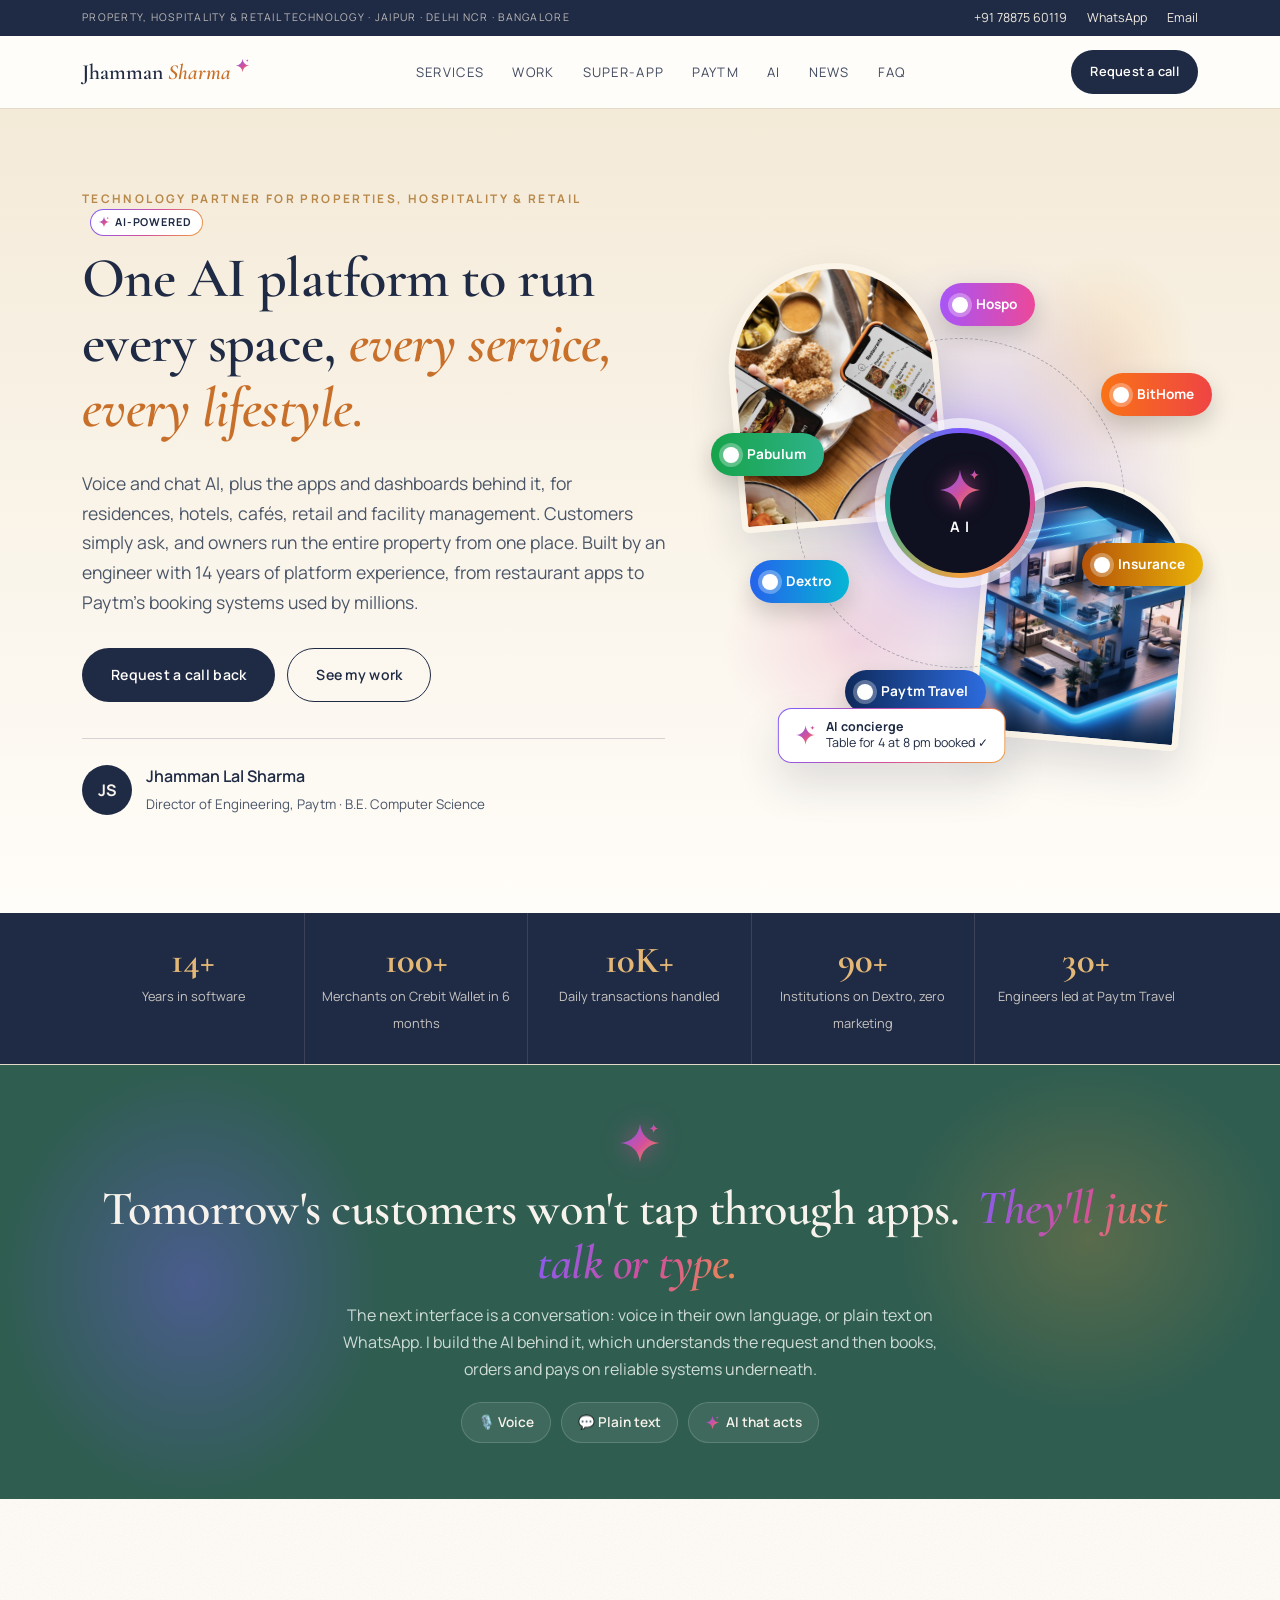
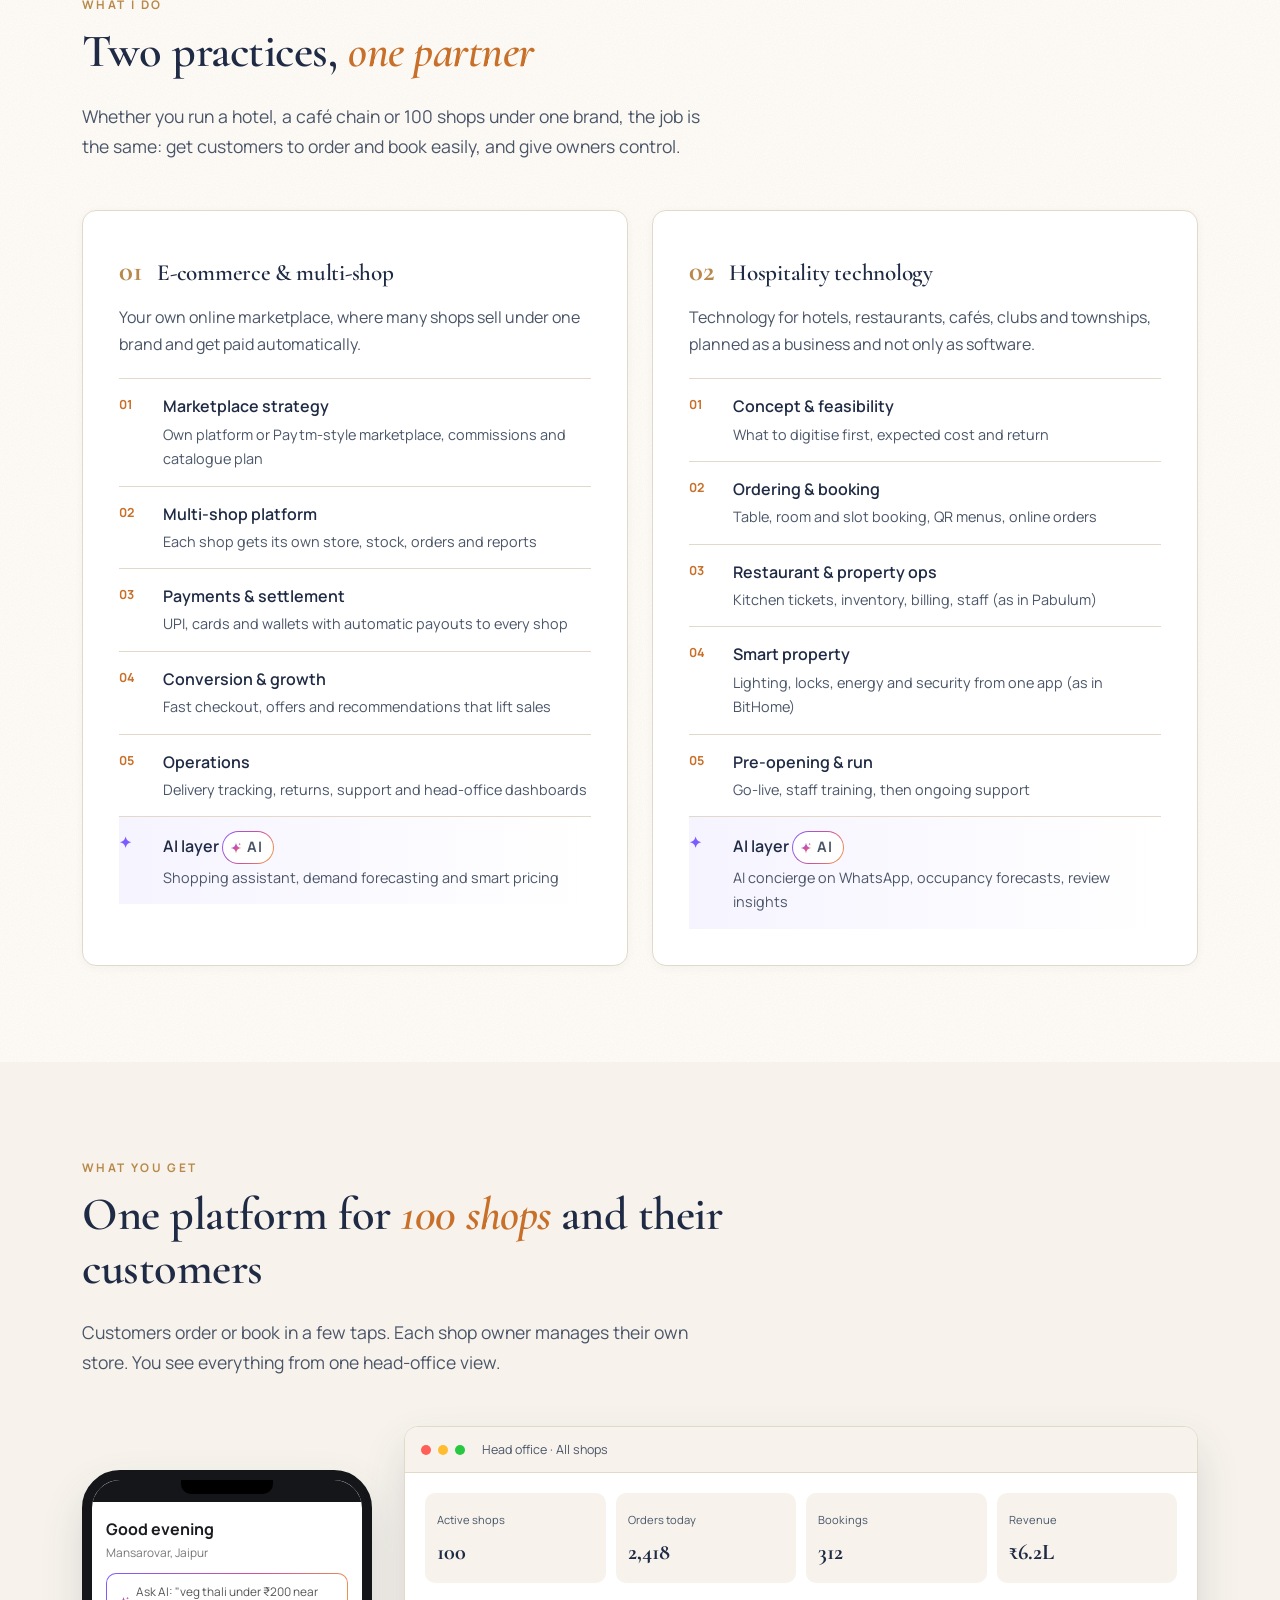
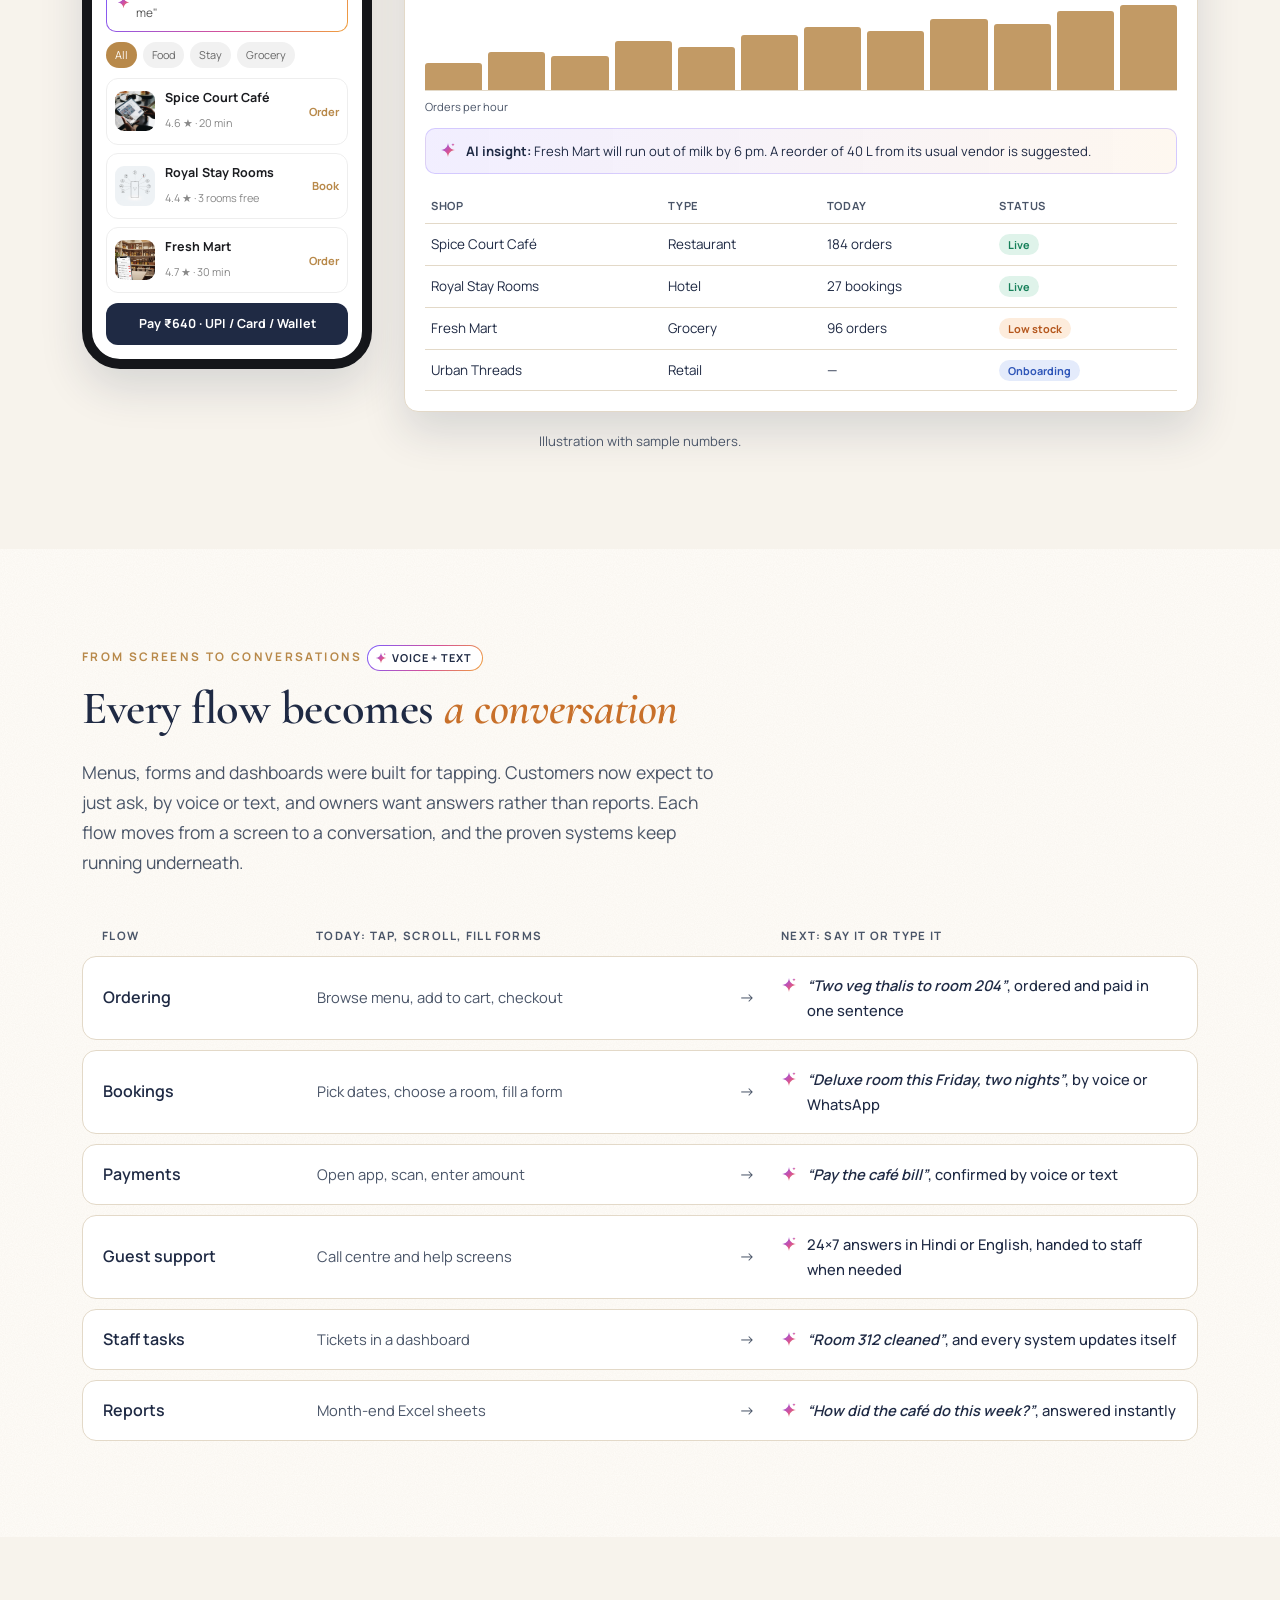
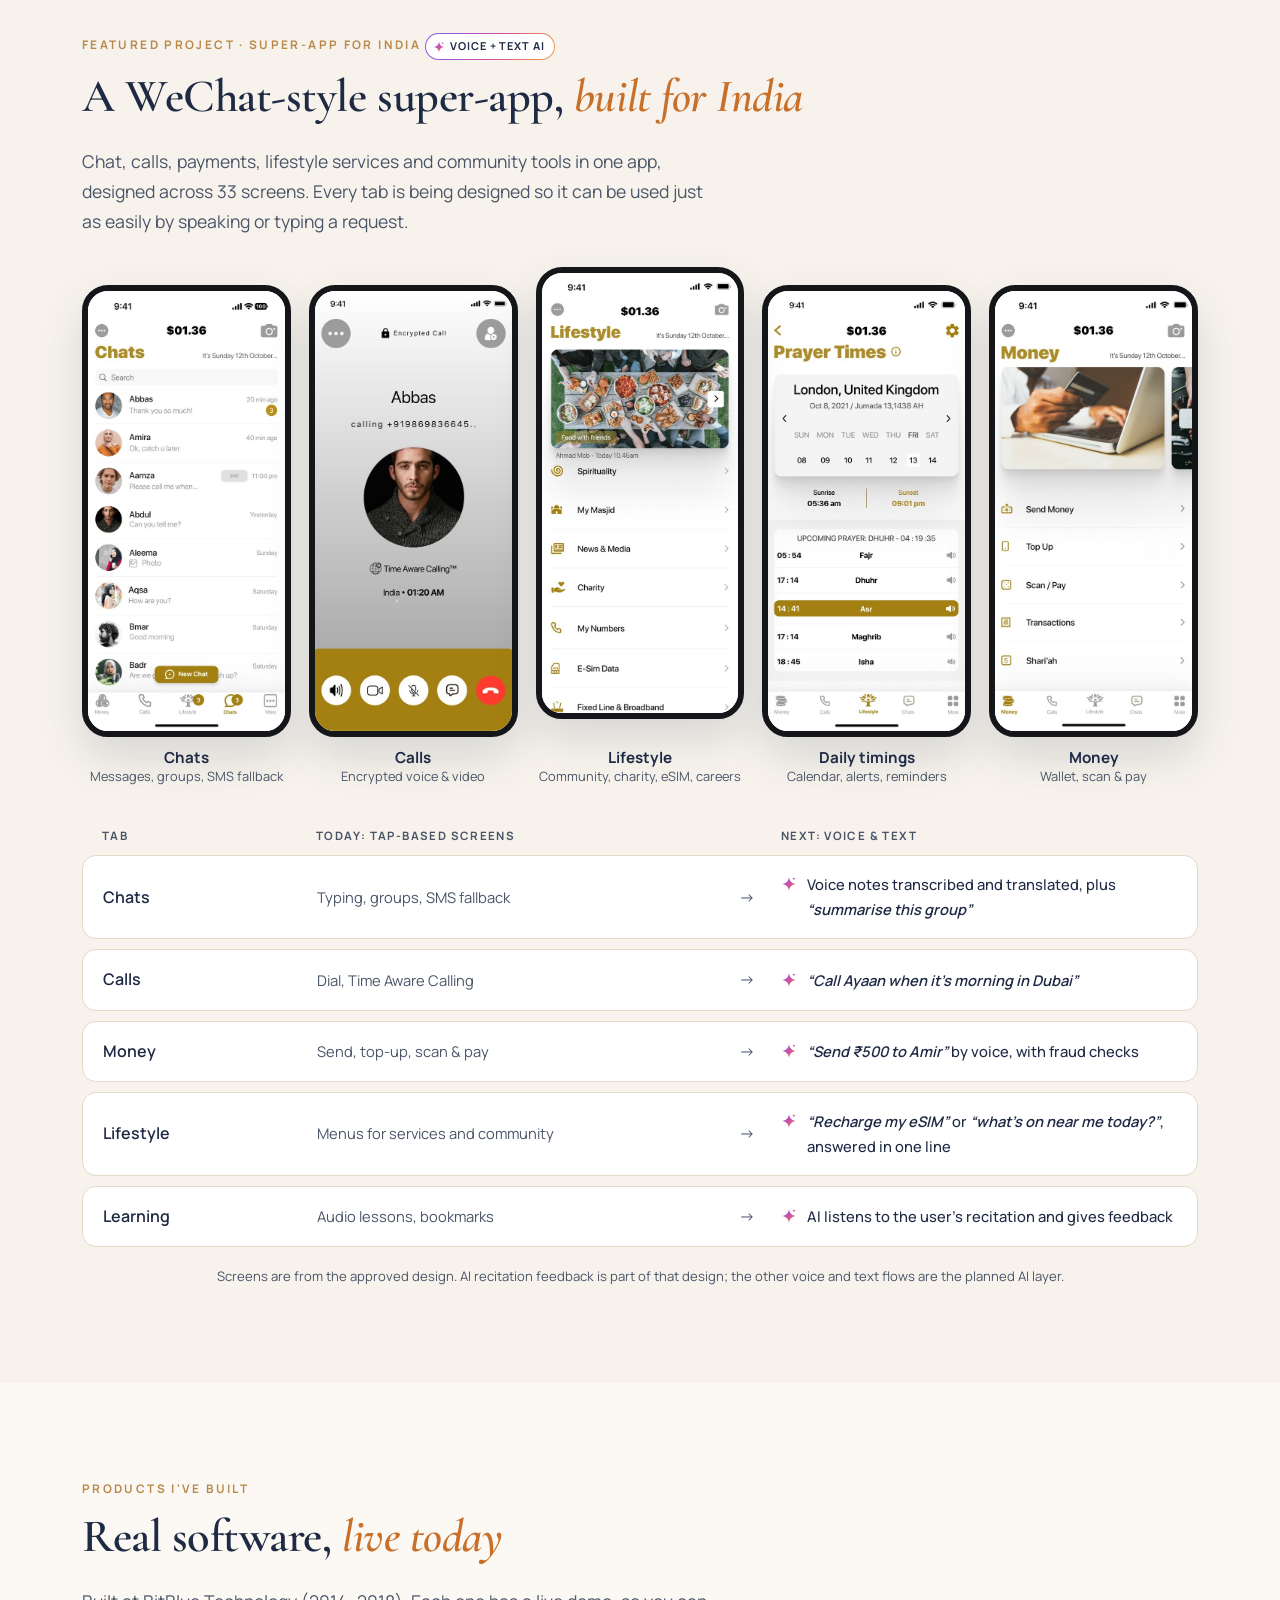
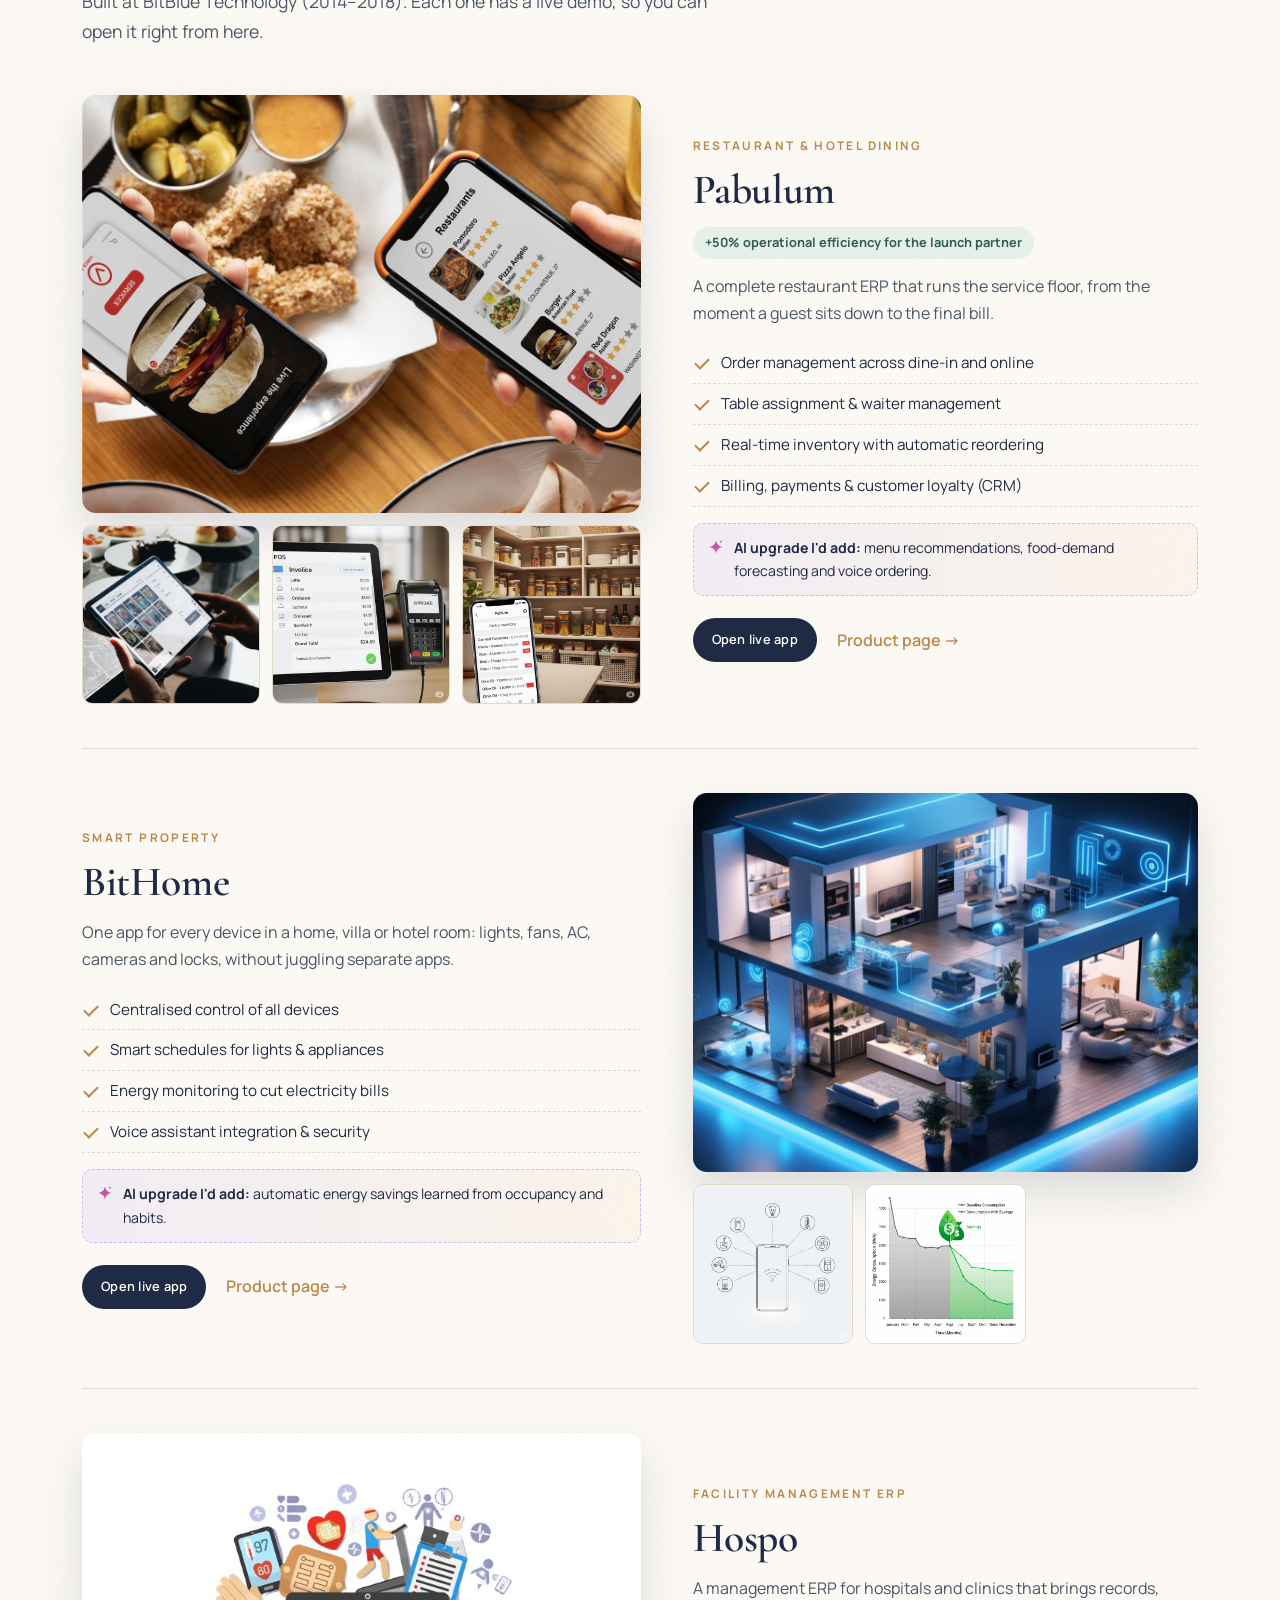
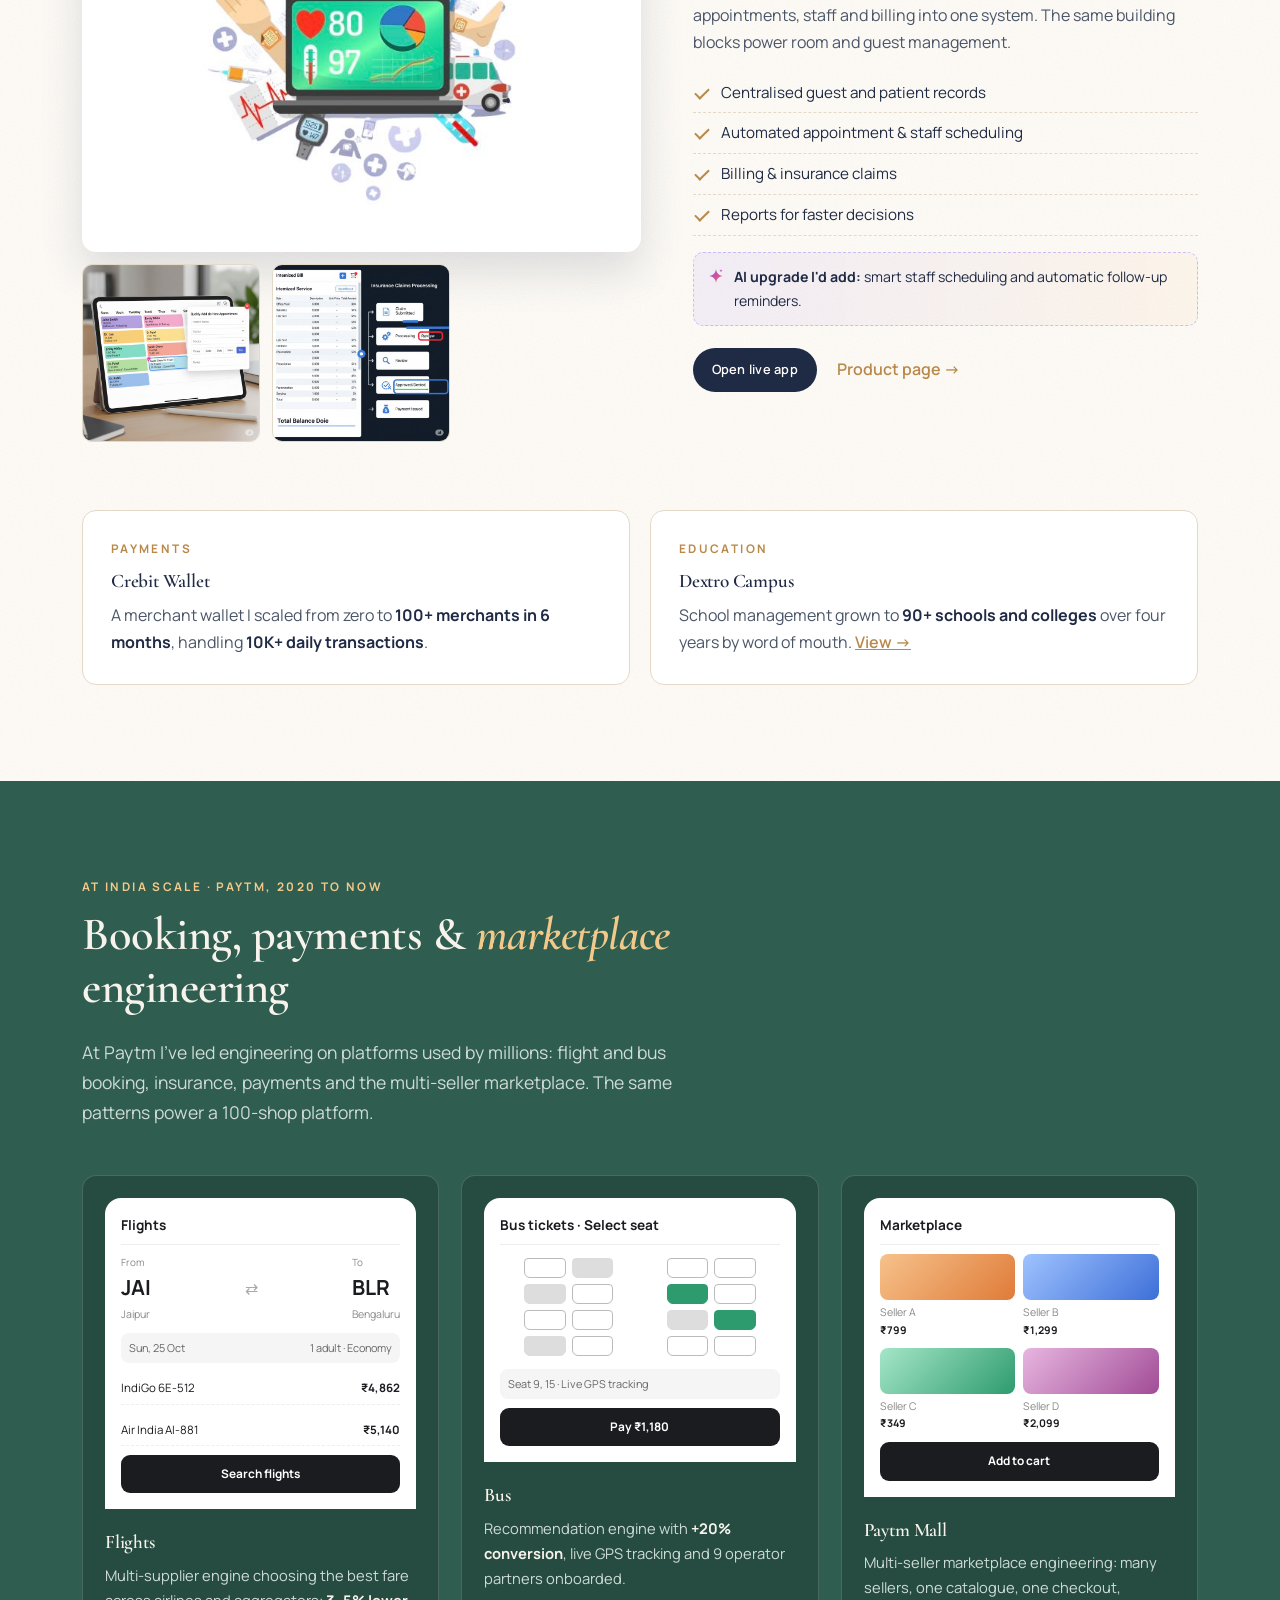
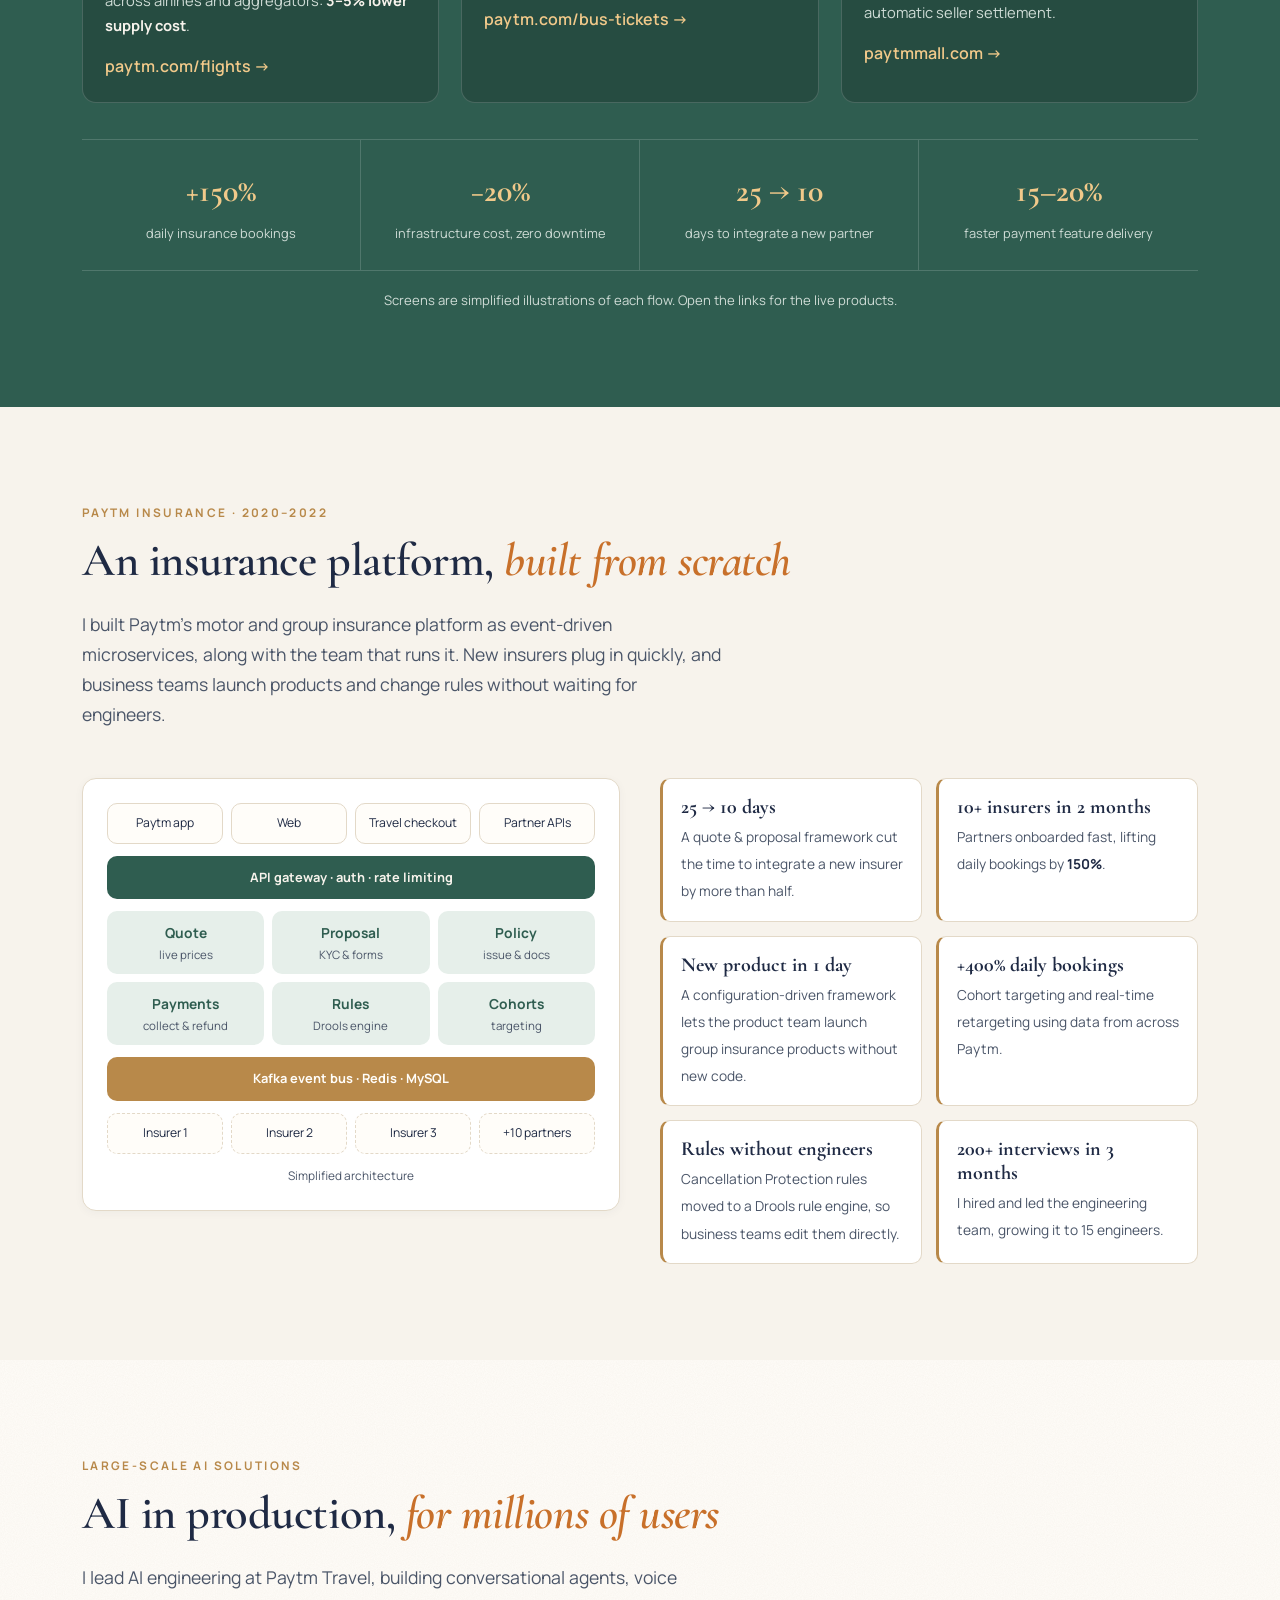
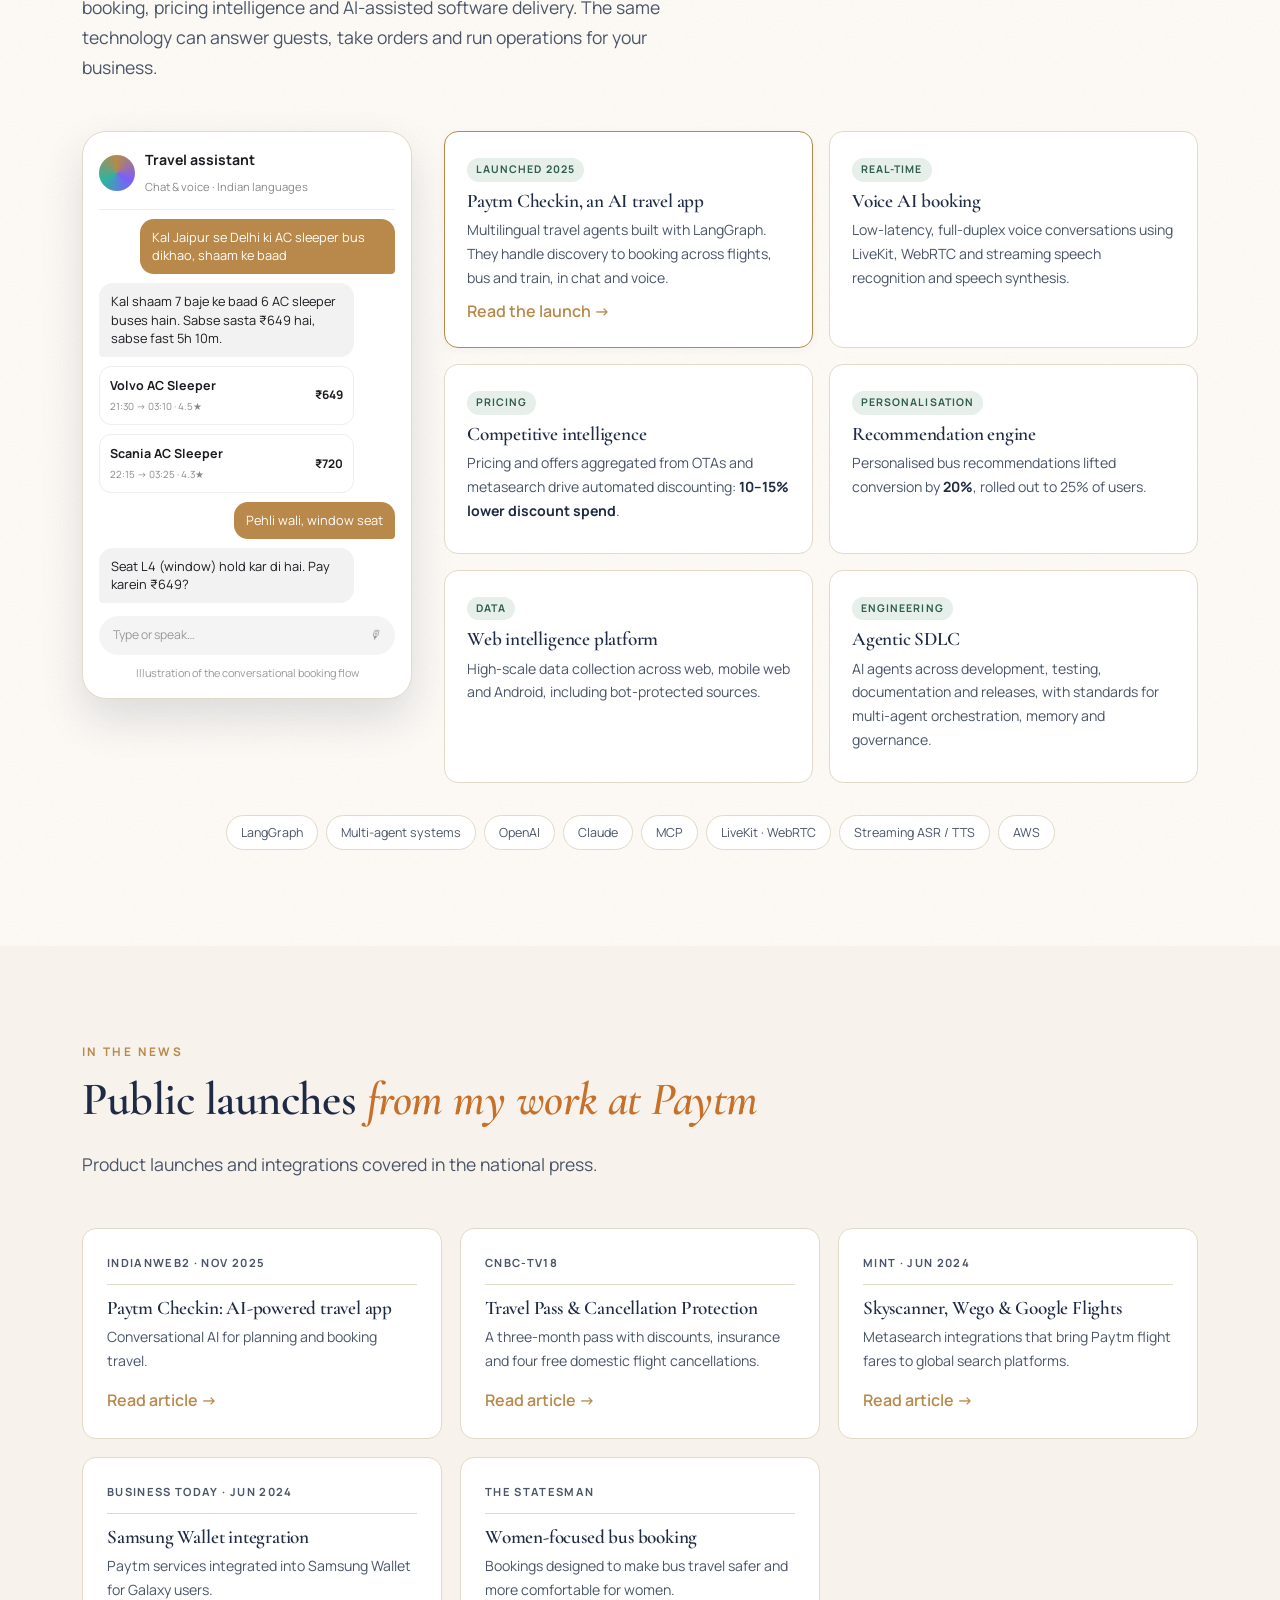
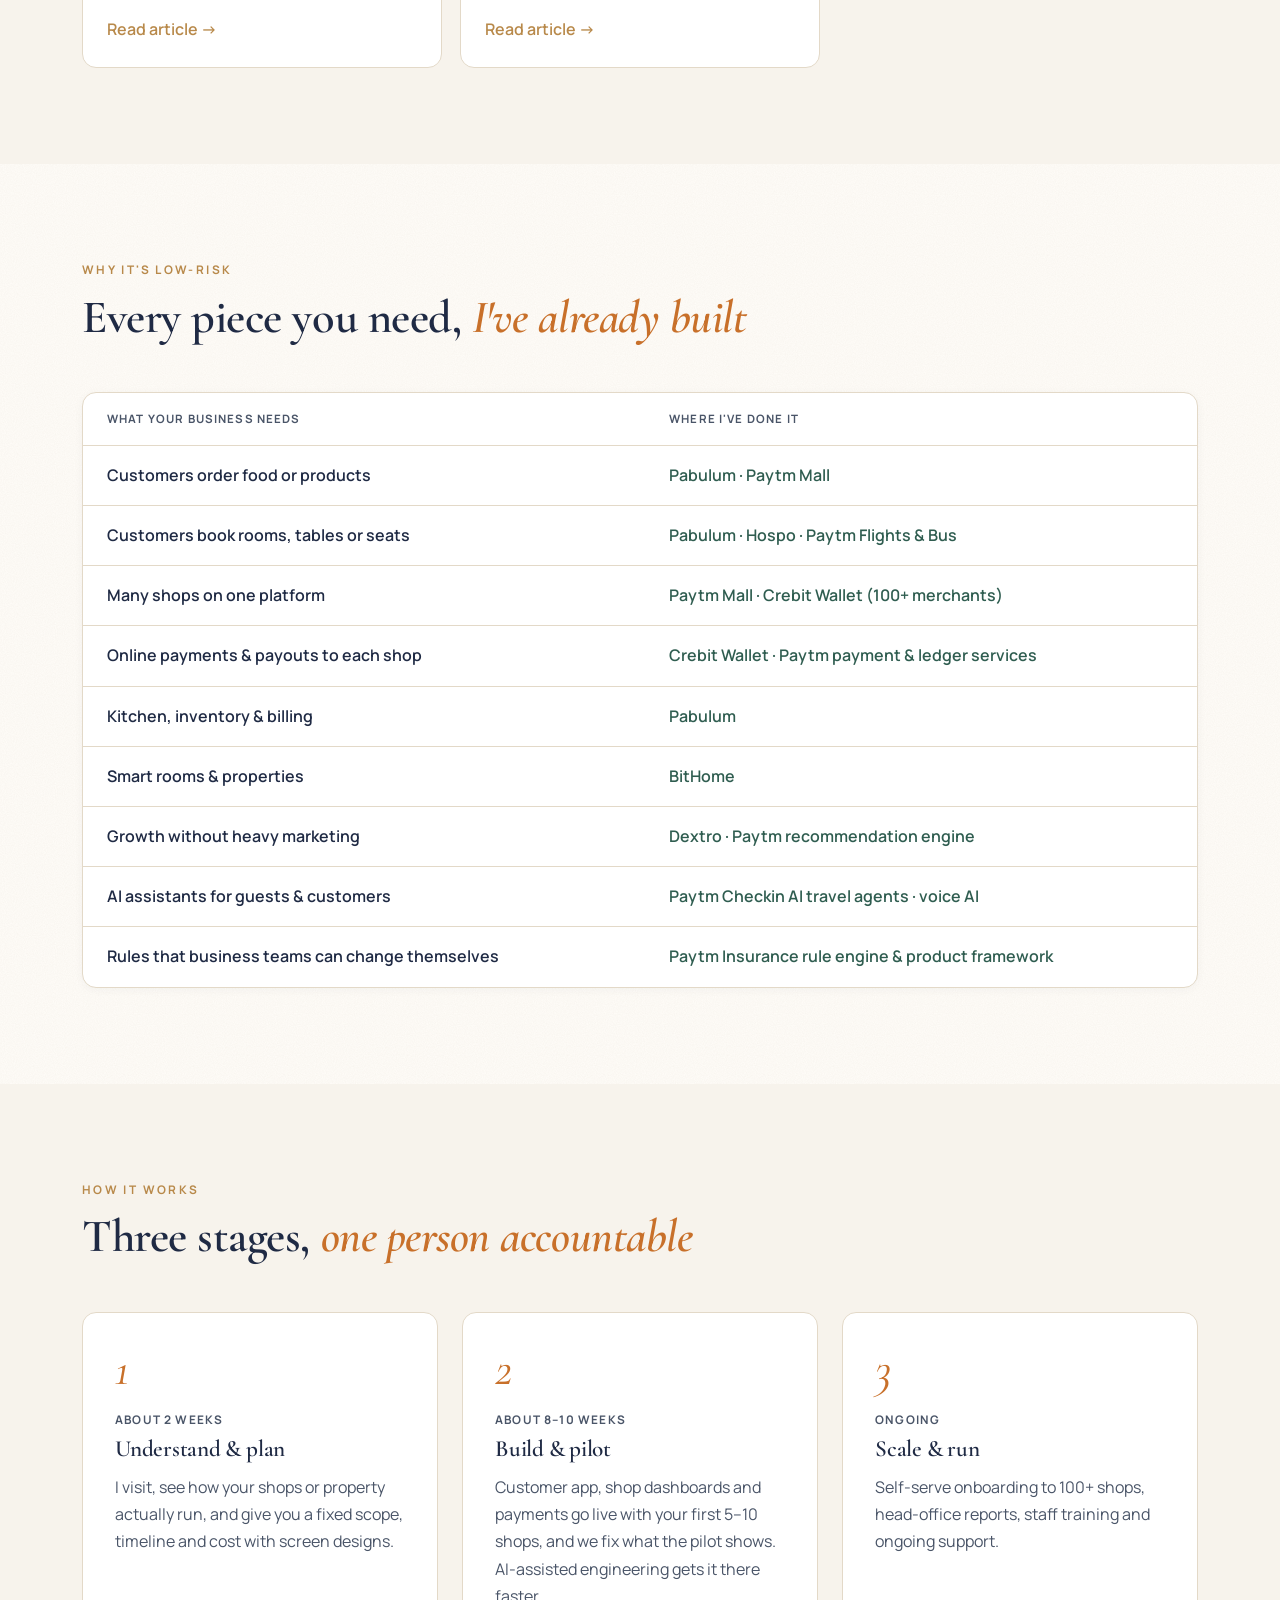
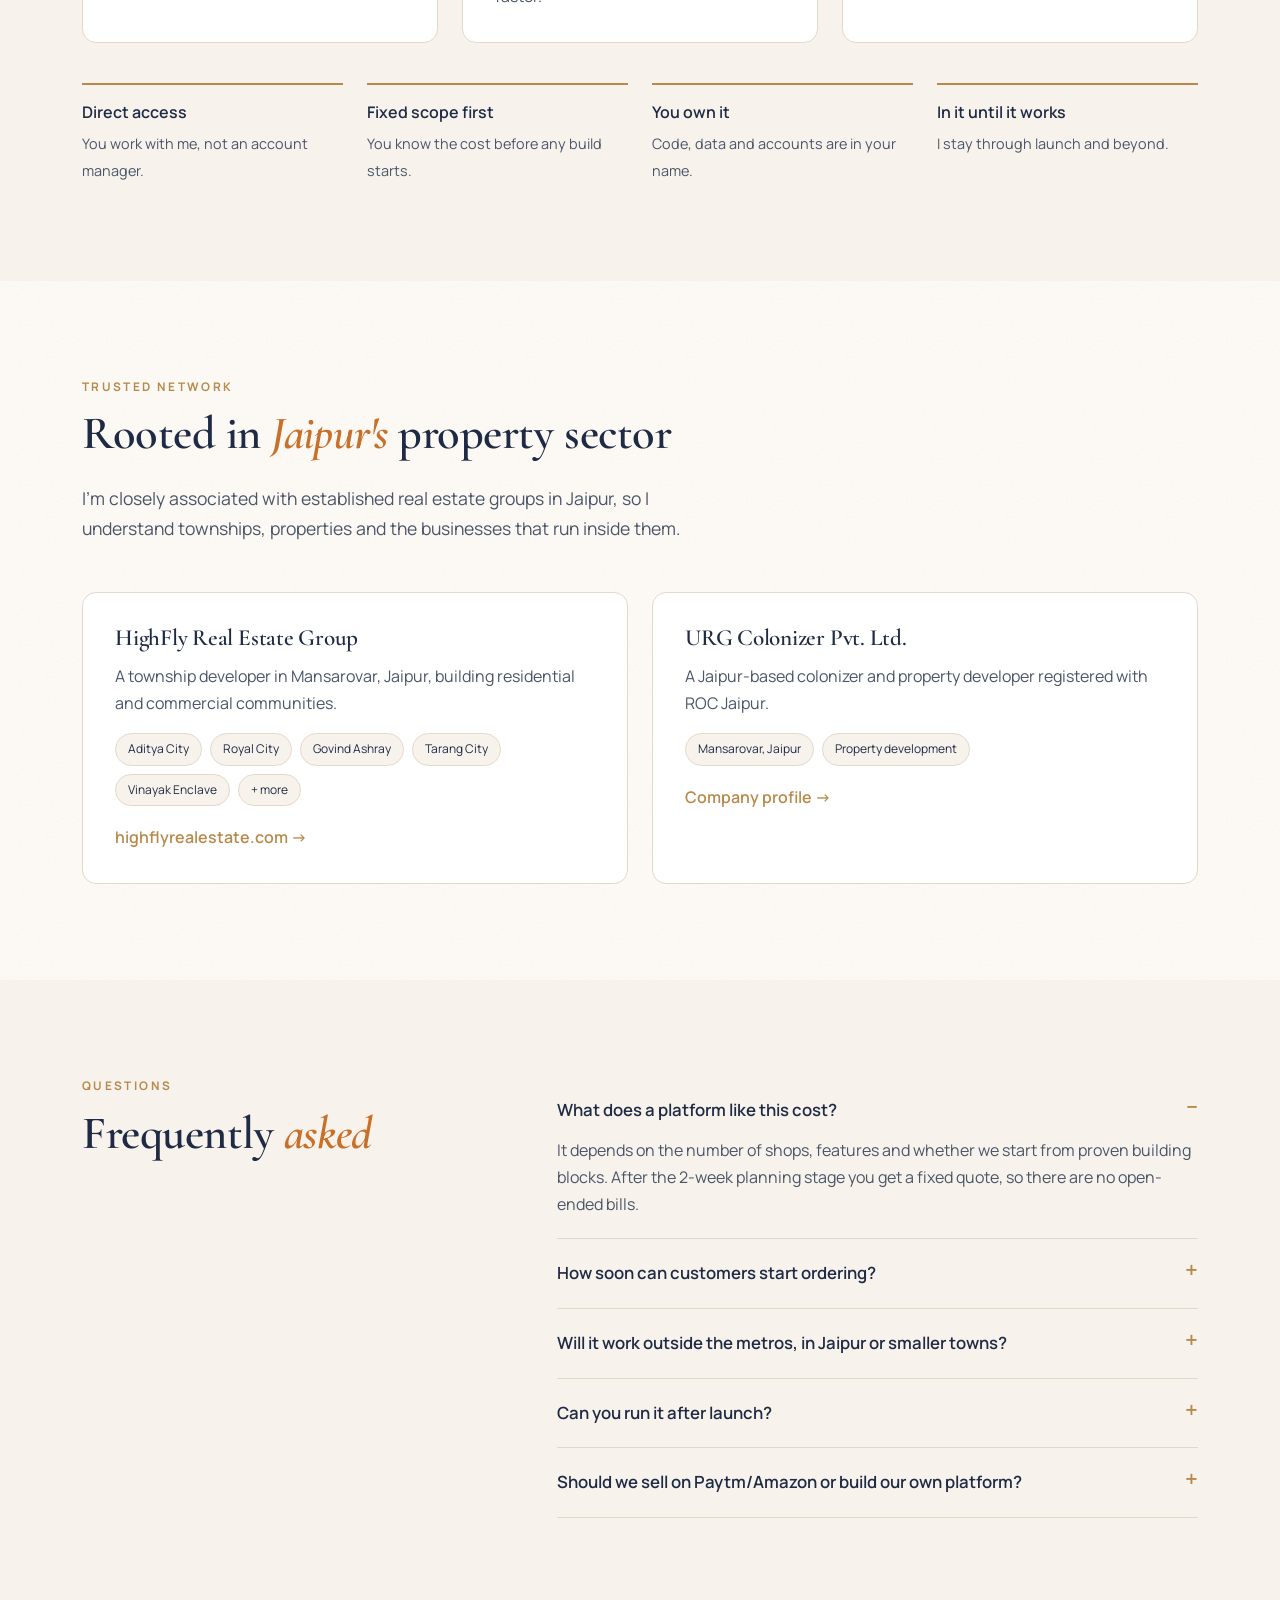
==== index.html @ 4aa09f67 "changes name of file" ====
<!doctype html>
<html lang="en">
<head>
<meta charset="utf-8">
<meta name="viewport" content="width=device-width, initial-scale=1">
<title>Jhamman Sharma — Ivory & Ink</title>
<meta name="description" content="Jhamman Lal Sharma: hospitality and e-commerce technology consultant. Ordering, booking and multi-shop platforms.">
<link rel="preconnect" href="https://fonts.googleapis.com">
<link rel="preconnect" href="https://fonts.gstatic.com" crossorigin>
<link href="https://fonts.googleapis.com/css2?family=Cormorant+Garamond:ital,wght@0,500;0,600;0,700;1,600&family=Manrope:wght@400;500;600;700&display=swap" rel="stylesheet">
<style>
/* Shared layout. Each theme file sets the variables below and may add overrides. */
*{box-sizing:border-box}
html{scroll-behavior:smooth}
body{margin:0;background:var(--bg);color:var(--ink);font-family:var(--body);font-weight:var(--body-weight,400);font-size:16px;line-height:1.7;-webkit-font-smoothing:antialiased}
img{max-width:100%;display:block}
a{color:inherit}
h1,h2,h3,h4{font-family:var(--head);font-weight:var(--head-weight,600);line-height:1.15;margin:0 0 .5em;letter-spacing:var(--head-spacing,-.01em)}
h1{font-size:clamp(2.4rem,6vw,4.4rem)}
h2{font-size:clamp(1.9rem,4vw,2.9rem)}
h3{font-size:1.45rem}
h4{font-size:1.2rem}
h1 em,h2 em{font-family:var(--em-font);font-style:var(--em-style,italic);font-weight:var(--em-weight,inherit);color:var(--em-color);font-size:var(--em-size,1em)}
p{margin:0 0 1em}
.wrap{max-width:1180px;margin:0 auto;padding:0 16px}
@media (min-width:760px){.wrap{padding:0 32px}}
.eyebrow,.kicker{font-size:.74rem;font-weight:700;letter-spacing:.2em;text-transform:uppercase;color:var(--accent);margin-bottom:.9em}
.lead{font-size:1.1rem;color:var(--muted);max-width:640px}
.note{font-size:.82rem;color:var(--muted);text-align:center;margin:18px 0 0}
.txt{font-weight:600;color:var(--accent);text-decoration:none}
.txt:hover{text-decoration:underline}
.scroll-x{overflow-x:auto}

/* buttons */
.btn{display:inline-block;padding:14px 28px;border-radius:var(--btn-radius);font-family:var(--body);font-weight:600;font-size:.88rem;letter-spacing:var(--btn-spacing,.02em);text-transform:var(--btn-transform,none);text-decoration:none;border:1px solid transparent;cursor:pointer;transition:transform .2s,background .2s,color .2s}
.btn:hover{transform:translateY(-1px)}
.btn-primary{background:var(--btn-bg,var(--accent));color:var(--accent-ink);border-color:transparent}
.btn-line{background:transparent;color:var(--hero-ink);border-color:var(--hero-line)}
.btn-sm{padding:10px 18px;font-size:.8rem}

/* top bar + header */
.topbar{background:var(--topbar-bg);color:var(--topbar-ink);font-size:.78rem}
.topbar-in{display:flex;justify-content:space-between;align-items:center;min-height:36px;gap:12px}
.topbar-note{letter-spacing:.12em;text-transform:uppercase;font-size:.66rem;opacity:.75}
.topbar-links{display:flex;gap:20px}
.topbar-links a{text-decoration:none}
.topbar-links a:hover{color:var(--accent)}
@media (max-width:760px){.topbar-note{display:none}.topbar-links{width:100%;justify-content:space-between}}
.header{position:sticky;top:0;z-index:30;background:var(--header-bg);border-bottom:1px solid var(--header-line);backdrop-filter:blur(10px)}
.header-in{display:flex;align-items:center;justify-content:space-between;height:72px;gap:16px}
.logo{font-family:var(--head);font-size:1.35rem;font-weight:var(--head-weight,600);text-decoration:none;color:var(--header-ink)}
.logo span{font-family:var(--em-font);font-style:var(--em-style,italic);color:var(--em-color)}
.nav{display:flex;gap:28px}
.nav a{text-decoration:none;color:var(--header-ink);font-size:.82rem;letter-spacing:.1em;text-transform:uppercase;opacity:.85}
.nav a:hover{color:var(--accent);opacity:1}
@media (max-width:900px){.nav{display:none}}

/* hero */
.hero{background:var(--hero-bg);color:var(--hero-ink);padding:80px 0 96px;position:relative;overflow:hidden}
.hero .lead{color:var(--hero-muted)}
.hero-grid{display:grid;grid-template-columns:1.1fr .9fr;gap:56px;align-items:center}
@media (max-width:900px){.hero-grid{grid-template-columns:1fr}.hero{padding:56px 0 64px}}
.ctas{display:flex;gap:12px;flex-wrap:wrap;margin:30px 0 36px}
.hero-who{display:flex;align-items:center;gap:14px;padding-top:24px;border-top:1px solid var(--hero-line)}
.hero-who b{display:block;font-weight:600}
.hero-who small{color:var(--hero-muted)}
.avatar{width:50px;height:50px;border-radius:50%;display:grid;place-items:center;font-weight:700;background:var(--accent);color:var(--accent-ink);flex:none}
.hero-art{position:relative;min-height:440px}
.frame{margin:0;position:absolute;overflow:hidden;border-radius:var(--radius-lg);box-shadow:var(--shadow)}
.frame img{width:100%;height:100%;object-fit:cover}
.frame-a{top:0;left:0;width:68%;height:78%}
.frame-b{bottom:0;right:0;width:52%;height:56%;border:6px solid var(--hero-bg)}
.hero-badge{position:absolute;left:4%;bottom:6%;background:var(--accent);color:var(--accent-ink);padding:16px 20px;border-radius:var(--radius);display:flex;gap:12px;align-items:center;box-shadow:var(--shadow)}
.hero-badge b{font-family:var(--head);font-size:2.2rem;line-height:1}
.hero-badge span{font-size:.78rem;line-height:1.3;font-weight:600}
@media (max-width:900px){.hero-art{min-height:340px}}

/* stats */
.stats-strip{background:var(--strip-bg);color:var(--strip-ink);border-bottom:1px solid var(--line)}
.stats{display:grid;grid-template-columns:repeat(5,1fr)}
.stat{padding:28px 16px;text-align:center;border-right:1px solid var(--strip-line)}
.stat:last-child{border-right:0}
.stat b{display:block;font-family:var(--head);font-size:2.3rem;line-height:1.1;color:var(--strip-num)}
.stat span{font-size:.8rem;opacity:.8}
@media (max-width:800px){.stats{grid-template-columns:repeat(2,1fr)}.stat{border-bottom:1px solid var(--strip-line)}.stat:last-child{grid-column:1/-1}}

/* sections */
.sec{padding:96px 0}
@media (max-width:760px){.sec{padding:64px 0}}
.sec-alt{background:var(--bg-alt)}
.sec-head{margin-bottom:48px;max-width:760px}
.sec-dark{background:var(--dark);color:var(--dark-ink)}
.sec-dark .lead,.sec-dark .note{color:var(--dark-muted)}
.sec-dark h2 em{color:var(--dark-em,var(--em-color))}

/* practices */
.practices{display:grid;grid-template-columns:1fr 1fr;gap:24px}
@media (max-width:860px){.practices{grid-template-columns:1fr}}
.practice{background:var(--card);border:1px solid var(--line);border-radius:var(--radius-lg);padding:36px;box-shadow:var(--shadow-soft)}
.practice-top{display:flex;align-items:baseline;gap:14px;margin-bottom:6px}
.practice-top .kicker{font-family:var(--head);font-size:1.8rem;letter-spacing:0;margin:0}
.practice>p{color:var(--muted)}
.steps{list-style:none;padding:0;margin:20px 0 0;counter-reset:s}
.steps li{display:grid;gap:2px;padding:14px 0 14px 44px;border-top:1px solid var(--line);position:relative;counter-increment:s}
.steps li::before{content:counter(s,decimal-leading-zero);position:absolute;left:0;top:15px;font-size:.78rem;font-weight:700;color:var(--accent)}
.steps b{font-weight:600}
.steps span{font-size:.9rem;color:var(--muted)}

/* platform mockup */
.showcase{display:grid;grid-template-columns:290px 1fr;gap:32px;align-items:center}
@media (max-width:900px){.showcase{grid-template-columns:1fr}}
.phone{width:100%;max-width:290px;margin:0 auto;border:10px solid #15161a;border-radius:38px;background:#fff;color:#1b1c20;overflow:hidden;box-shadow:var(--shadow)}
.phone-notch{height:22px;background:#15161a;display:flex;justify-content:center}
.phone-notch i{width:92px;height:14px;background:#000;border-radius:0 0 10px 10px}
.phone-screen{padding:14px;font-family:var(--body)}
.p-title{font-weight:700}
.p-sub{font-size:.74rem;color:#777}
.p-search{margin:10px 0;padding:8px 10px;border-radius:10px;background:#f1f1f1;font-size:.76rem;color:#888}
.p-chips{display:flex;gap:6px;margin-bottom:10px}
.p-chips span{font-size:.68rem;padding:4px 9px;border-radius:999px;background:#f1f1f1;color:#666}
.p-chips .on{background:var(--accent);color:var(--accent-ink)}
.p-shop{display:flex;gap:10px;align-items:center;padding:8px;border:1px solid #eee;border-radius:12px;margin-bottom:8px}
.p-shop img{width:40px;height:40px;border-radius:9px;object-fit:cover}
.p-shop b{display:block;font-size:.78rem}
.p-shop small{font-size:.68rem;color:#888}
.p-shop em{margin-left:auto;font-style:normal;font-size:.7rem;font-weight:700;color:var(--accent)}
.p-pay{margin-top:10px;padding:10px;border-radius:12px;background:#1b1c20;color:#fff;font-size:.78rem;font-weight:700;text-align:center}
.dash{background:var(--card);border:1px solid var(--line);border-radius:var(--radius-lg);overflow:hidden;box-shadow:var(--shadow)}
.dash-bar{display:flex;align-items:center;gap:7px;padding:12px 16px;background:var(--bg-alt);border-bottom:1px solid var(--line)}
.dash-bar i{width:10px;height:10px;border-radius:50%;background:#ff5f57}
.dash-bar i:nth-child(2){background:#febc2e}.dash-bar i:nth-child(3){background:#28c840}
.dash-bar span{margin-left:10px;font-size:.78rem;color:var(--muted)}
.dash-body{padding:20px}
.kpis{display:grid;grid-template-columns:repeat(4,1fr);gap:10px}
.kpis div{padding:12px;border-radius:var(--radius);background:var(--bg-alt)}
.kpis small{font-size:.7rem;color:var(--muted)}
.kpis b{display:block;font-family:var(--head);font-size:1.4rem}
@media (max-width:560px){.kpis{grid-template-columns:repeat(2,1fr)}}
.bars{display:flex;align-items:flex-end;gap:6px;height:90px;margin-top:18px;border-bottom:1px solid var(--line)}
.bars i{flex:1;background:var(--accent);border-radius:3px 3px 0 0;opacity:.85}
.bars-l{font-size:.7rem;color:var(--muted);margin:6px 0 12px}
.dash table{width:100%;border-collapse:collapse;font-size:.84rem}
.dash th{text-align:left;font-size:.7rem;text-transform:uppercase;letter-spacing:.06em;color:var(--muted);padding:8px 6px;border-bottom:1px solid var(--line)}
.dash td{padding:9px 6px;border-bottom:1px solid var(--line);white-space:nowrap}
.tag{font-size:.68rem;font-weight:700;padding:3px 9px;border-radius:999px}
.tag.ok{background:#dff3ea;color:#17805a}.tag.warn{background:#fdecdc;color:#b4561c}.tag.new{background:#e4ebfb;color:#2f56b8}

/* products */
.product{display:grid;grid-template-columns:1.05fr .95fr;gap:52px;align-items:center;padding:44px 0;border-top:1px solid var(--line)}
.product:first-of-type{border-top:0;padding-top:0}
.product.flip .product-media{order:2}
@media (max-width:900px){.product{grid-template-columns:1fr;gap:28px}.product.flip .product-media{order:0}}
.product-media .main{width:100%;aspect-ratio:4/3;object-fit:cover;border-radius:var(--radius-lg);box-shadow:var(--shadow)}
.product-media .main.contain{object-fit:contain;background:#fff;padding:20px}
.thumbs{display:grid;grid-template-columns:repeat(3,1fr);gap:12px;margin-top:12px}
.thumbs img{width:100%;aspect-ratio:1;object-fit:cover;border-radius:var(--radius);border:1px solid var(--line)}
.product-copy h3{font-size:2.3rem;margin-bottom:.3em}
.product-copy>p{color:var(--muted)}
.metric{display:inline-block;font-size:.8rem;font-weight:700;padding:5px 12px;border-radius:var(--btn-radius);background:var(--metric-bg);color:var(--metric-ink);margin-bottom:14px}
.ticks{list-style:none;padding:0;margin:0 0 24px}
.ticks li{padding:7px 0 7px 28px;position:relative;border-bottom:1px dashed var(--line);font-size:.95rem}
.ticks li::before{content:"";position:absolute;left:2px;top:15px;width:12px;height:6px;border-left:2px solid var(--accent);border-bottom:2px solid var(--accent);transform:rotate(-45deg)}
.links{display:flex;gap:20px;align-items:center;flex-wrap:wrap}
.minis{display:grid;grid-template-columns:1fr 1fr;gap:20px;margin-top:24px}
@media (max-width:760px){.minis{grid-template-columns:1fr}}
.mini{background:var(--card);border:1px solid var(--line);border-radius:var(--radius-lg);padding:28px}
.mini p{color:var(--muted);margin:0}
.mini b{color:var(--ink)}
.mini a{color:var(--accent);font-weight:600}

/* paytm */
.paytm-grid{display:grid;grid-template-columns:repeat(3,1fr);gap:22px}
@media (max-width:960px){.paytm-grid{grid-template-columns:1fr 1fr}}
@media (max-width:640px){.paytm-grid{grid-template-columns:1fr}}
.pcard{display:flex;flex-direction:column;text-decoration:none;background:var(--dark-card);border:1px solid var(--dark-line);border-radius:var(--radius-lg);overflow:hidden;transition:transform .25s}
.pcard:hover{transform:translateY(-4px)}
.mock{margin:22px 22px 0;background:#fff;color:#1b1c20;border-radius:16px 16px 0 0;padding:16px;font-family:var(--body);min-height:220px;display:flex;flex-direction:column;gap:9px}
.m-head{font-weight:700;font-size:.85rem;padding-bottom:6px;border-bottom:1px solid #eee}
.m-row{display:flex;justify-content:space-between;align-items:center}
.m-row small{display:block;font-size:.62rem;color:#888}
.m-row b{font-size:1.3rem}
.m-row span{display:block;font-size:.66rem;color:#888}
.m-arrow{color:#aaa}
.m-line{display:flex;justify-content:space-between;font-size:.68rem;color:#666;background:#f5f5f5;padding:6px 8px;border-radius:8px}
.m-fare{display:flex;justify-content:space-between;font-size:.72rem;padding:6px 0;border-bottom:1px dashed #eee}
.m-btn{margin-top:auto;background:#1b1c20;color:#fff;text-align:center;font-size:.74rem;font-weight:700;padding:9px;border-radius:9px}
.seats{display:grid;grid-template-columns:repeat(5,1fr);gap:6px;padding:4px 24px}
.seats i{height:20px;border:1.5px solid #bbb;border-radius:4px 4px 6px 6px}
.seats i.t{background:#ddd;border-color:#ddd}
.seats i.s{background:#2e9b6f;border-color:#2e9b6f}
.m-prods{display:grid;grid-template-columns:1fr 1fr;gap:8px}
.m-prods div{font-size:.66rem;display:grid}
.m-prods i{height:46px;border-radius:8px;margin-bottom:4px}
.m-prods span{color:#888}
.pcard-copy{padding:22px;color:var(--dark-ink)}
.pcard-copy p{color:var(--dark-muted);font-size:.92rem}
.pcard-copy b{color:var(--dark-ink)}
.pcard-copy .txt{color:var(--dark-em,var(--accent))}
.paytm-metrics{display:grid;grid-template-columns:repeat(4,1fr);margin-top:36px;border-top:1px solid var(--dark-line);border-bottom:1px solid var(--dark-line)}
.paytm-metrics div{padding:24px 12px;text-align:center;border-right:1px solid var(--dark-line)}
.paytm-metrics div:last-child{border-right:0}
.paytm-metrics b{display:block;font-family:var(--head);font-size:2rem;color:var(--dark-em,var(--accent))}
.paytm-metrics span{font-size:.8rem;color:var(--dark-muted)}
@media (max-width:760px){.paytm-metrics{grid-template-columns:1fr 1fr}.paytm-metrics div{border-bottom:1px solid var(--dark-line)}}

/* capability map */
.map{background:var(--card);border:1px solid var(--line);border-radius:var(--radius-lg);box-shadow:var(--shadow-soft)}
.map table{width:100%;border-collapse:collapse;min-width:520px}
.map th{text-align:left;font-size:.72rem;text-transform:uppercase;letter-spacing:.1em;color:var(--muted);padding:16px 24px;border-bottom:1px solid var(--line)}
.map td{padding:16px 24px;border-bottom:1px solid var(--line)}
.map tr:last-child td{border-bottom:0}
.map td:first-child{font-weight:600}
.map td:last-child{color:var(--accent)}

/* process */
.process{display:grid;grid-template-columns:repeat(3,1fr);gap:24px}
@media (max-width:860px){.process{grid-template-columns:1fr}}
.pstep{background:var(--card);border:1px solid var(--line);border-radius:var(--radius-lg);padding:32px;position:relative}
.pstep .num{font-family:var(--head);font-size:3rem;line-height:1;color:var(--accent);display:block;margin-bottom:12px}
.pstep small{font-size:.74rem;font-weight:700;letter-spacing:.1em;text-transform:uppercase;color:var(--muted)}
.pstep h3{margin-top:4px}
.pstep p{color:var(--muted);margin:0}
.promises{display:grid;grid-template-columns:repeat(4,1fr);gap:24px;margin-top:40px}
@media (max-width:860px){.promises{grid-template-columns:1fr 1fr}}
.promises div{border-top:2px solid var(--accent);padding-top:14px}
.promises b{display:block;font-weight:600;margin-bottom:4px}
.promises span{font-size:.9rem;color:var(--muted)}

/* network */
.net{display:grid;grid-template-columns:1fr 1fr;gap:24px}
@media (max-width:760px){.net{grid-template-columns:1fr}}
.net-card{background:var(--card);border:1px solid var(--line);border-radius:var(--radius-lg);padding:32px}
.net-card p{color:var(--muted)}
.pills{display:flex;flex-wrap:wrap;gap:8px;margin-bottom:18px}
.pills span{font-size:.75rem;padding:5px 12px;border-radius:999px;background:var(--bg-alt);border:1px solid var(--line)}

/* faq */
.faq-wrap{display:grid;grid-template-columns:.8fr 1.2fr;gap:48px}
@media (max-width:860px){.faq-wrap{grid-template-columns:1fr;gap:0}}
.faq details{border-bottom:1px solid var(--line);padding:20px 0}
.faq summary{cursor:pointer;font-weight:600;font-size:1.05rem;list-style:none;display:flex;justify-content:space-between;gap:16px}
.faq summary::-webkit-details-marker{display:none}
.faq summary::after{content:"+";color:var(--accent);font-size:1.4rem;line-height:1}
.faq details[open] summary::after{content:"−"}
.faq p{color:var(--muted);margin:12px 0 0}

/* contact */
.contact{background:var(--contact-bg);color:var(--contact-ink)}
.contact .lead{color:var(--contact-muted)}
.contact h2 em{color:var(--dark-em,var(--em-color))}
.contact-grid{display:grid;grid-template-columns:1fr 1fr;gap:56px;align-items:start}
@media (max-width:860px){.contact-grid{grid-template-columns:1fr}}
.contact-lines{display:grid;gap:10px;margin-top:24px}
.contact-lines a{text-decoration:none;font-size:1.05rem;border-bottom:1px solid var(--contact-line);padding-bottom:10px}
.contact-lines a:hover{color:var(--accent)}
.form{background:var(--card);color:var(--ink);border-radius:var(--radius-lg);padding:32px;display:grid;gap:16px;box-shadow:var(--shadow)}
.form label{display:grid;gap:6px;font-size:.8rem;font-weight:600;color:var(--muted)}
.form input,.form select{font:inherit;font-size:.95rem;padding:12px 14px;border:1px solid var(--line);border-radius:var(--radius);background:var(--bg);color:var(--ink)}
.form input:focus,.form select:focus{outline:2px solid var(--accent);outline-offset:1px}
.form small{color:var(--muted);text-align:center}
.footer{background:var(--contact-bg);color:var(--contact-muted);font-size:.8rem;text-align:center;padding:24px 0 36px;border-top:1px solid var(--contact-line)}

/* insurance */
.ins{display:grid;grid-template-columns:1fr 1fr;gap:40px;align-items:start}
@media (max-width:900px){.ins{grid-template-columns:1fr}}
.arch-diagram{background:var(--card);border:1px solid var(--line);border-radius:var(--radius-lg);padding:24px;display:grid;gap:12px;box-shadow:var(--shadow-soft)}
.arch-diagram>small{text-align:center;color:var(--muted);font-size:.74rem}
.ad-row{display:grid;grid-template-columns:repeat(4,1fr);gap:8px}
.ad-row span{font-size:.76rem;text-align:center;padding:9px 6px;border-radius:var(--radius);border:1px solid var(--line);background:var(--bg)}
.ad-svc{grid-template-columns:repeat(3,1fr)}
.ad-svc span{background:var(--metric-bg);border-color:transparent;color:var(--ink);font-size:.72rem;color:var(--muted)}
.ad-svc b{display:block;font-size:.86rem;color:var(--metric-ink)}
.ad-gw,.ad-bus{text-align:center;font-size:.8rem;font-weight:700;padding:11px;border-radius:var(--radius);background:var(--dark);color:var(--dark-ink);position:relative}
.ad-bus{background:var(--accent);color:var(--accent-ink)}
.ad-ins span{border-style:dashed}
.ins-points{display:grid;grid-template-columns:1fr 1fr;gap:14px}
@media (max-width:560px){.ins-points{grid-template-columns:1fr}}
.ip{background:var(--card);border:1px solid var(--line);border-left:3px solid var(--accent);border-radius:var(--radius);padding:16px 18px}
.ip b{display:block;font-family:var(--head);font-size:1.25rem;line-height:1.2;margin-bottom:4px}
.ip span{font-size:.86rem;color:var(--muted)}
.ip strong{color:var(--ink)}

/* ai */
.ai-top{display:grid;grid-template-columns:330px 1fr;gap:32px;align-items:start}
@media (max-width:960px){.ai-top{grid-template-columns:1fr}}
.chat{background:#fff;color:#1b1c20;border-radius:24px;border:1px solid var(--line);padding:16px;display:grid;gap:9px;box-shadow:var(--shadow);font-family:var(--body);max-width:360px;width:100%;margin:0 auto}
.chat-head{display:flex;gap:10px;align-items:center;padding-bottom:10px;border-bottom:1px solid #eee}
.chat-head i{width:36px;height:36px;border-radius:50%;background:conic-gradient(var(--accent),#7c5cff,#2fb3a0,var(--accent))}
.chat-head b{display:block;font-size:.88rem}
.chat-head small{font-size:.7rem;color:#888}
.msg{font-size:.8rem;line-height:1.45;padding:9px 12px;border-radius:14px;max-width:86%}
.msg.me{justify-self:end;background:var(--accent);color:var(--accent-ink);border-bottom-right-radius:4px}
.msg.bot{background:#f2f2f2;border-bottom-left-radius:4px}
.msg-card{display:flex;justify-content:space-between;align-items:center;border:1px solid #eee;border-radius:12px;padding:8px 10px;font-size:.74rem;max-width:86%}
.msg-card b{display:block;font-size:.78rem}
.msg-card small{color:#888}
.msg-card em{font-style:normal;font-weight:700}
.chat-input{display:flex;justify-content:space-between;align-items:center;background:#f4f4f4;border-radius:999px;padding:9px 14px;font-size:.76rem;color:#999;margin-top:4px}
.chat-note{text-align:center;font-size:.68rem;color:#999}
.ai-grid{display:grid;grid-template-columns:repeat(2,1fr);gap:16px}
@media (max-width:640px){.ai-grid{grid-template-columns:1fr}}
.ai-card{display:block;text-decoration:none;background:var(--card);border:1px solid var(--line);border-radius:var(--radius-lg);padding:22px;transition:transform .2s}
a.ai-card{border-color:var(--accent);box-shadow:var(--shadow-soft)}
a.ai-card:hover{transform:translateY(-3px)}
.ai-card h4{margin:8px 0 6px}
.ai-card p{font-size:.88rem;color:var(--muted);margin:0 0 8px}
.ai-card b{color:var(--ink)}
.ai-tag{display:inline-block;font-size:.66rem;font-weight:700;letter-spacing:.1em;text-transform:uppercase;padding:3px 9px;border-radius:999px;background:var(--metric-bg);color:var(--metric-ink)}
.ai-stack{display:flex;flex-wrap:wrap;gap:8px;justify-content:center;margin-top:32px}
.ai-stack span{font-size:.78rem;padding:6px 14px;border-radius:999px;border:1px solid var(--line);background:var(--card);color:var(--muted)}

/* press */
.press{display:grid;grid-template-columns:repeat(3,1fr);gap:18px}
@media (max-width:960px){.press{grid-template-columns:1fr 1fr}}
@media (max-width:600px){.press{grid-template-columns:1fr}}
.pr{display:flex;flex-direction:column;text-decoration:none;background:var(--card);border:1px solid var(--line);border-radius:var(--radius-lg);padding:24px;transition:transform .2s,border-color .2s}
.pr:hover{transform:translateY(-3px);border-color:var(--accent)}
.pr-src{font-size:.7rem;font-weight:700;letter-spacing:.12em;text-transform:uppercase;color:var(--muted);padding-bottom:12px;margin-bottom:12px;border-bottom:1px solid var(--line)}
.pr h4{margin-bottom:6px}
.pr p{font-size:.88rem;color:var(--muted);flex:1}

/* AI touches: sparkle mark, chips, insight rows, traditional-vs-AI table */
:root{--ai-grad:linear-gradient(120deg,#7c5cff,#d4509a 55%,#f0a03c)}
.spark{width:1em;height:1em;vertical-align:-.12em;fill:url(#aiGrad)}
.ai-chip{display:inline-flex;align-items:center;gap:5px;font-size:.68rem;font-weight:700;letter-spacing:.08em;text-transform:uppercase;padding:3px 10px 3px 7px;border-radius:999px;background:var(--card);border:1px solid transparent;background-image:linear-gradient(var(--card),var(--card)),var(--ai-grad);background-origin:border-box;background-clip:padding-box,border-box;color:var(--ink);vertical-align:middle;white-space:nowrap}
.ai-chip .spark{width:12px;height:12px}
.ai-text{background:var(--ai-grad);-webkit-background-clip:text;background-clip:text;color:transparent;font-weight:700}
.hero .ai-chip{margin-left:8px}
.logo .spark{width:.7em;height:.7em;margin-left:4px;vertical-align:.25em}
.hero-ai{position:absolute;top:6%;right:0;display:flex;align-items:center;gap:10px;background:var(--card);color:var(--ink);padding:12px 16px;border-radius:var(--radius);box-shadow:var(--shadow);font-size:.78rem;line-height:1.3;max-width:220px;z-index:2}
.hero-ai .spark{width:28px;height:28px;flex:none}
.hero-ai b{display:block}
.steps li.ai-step{background:linear-gradient(90deg,rgba(124,92,255,.07),transparent)}
.steps li.ai-step::before{content:"✦";color:#7c5cff;font-size:.95rem;top:13px}
.p-ask{display:flex;align-items:center;gap:6px;margin:10px 0;padding:8px 10px;border-radius:10px;font-size:.74rem;color:#555;border:1px solid transparent;background-image:linear-gradient(#fff,#fff),var(--ai-grad);background-origin:border-box;background-clip:padding-box,border-box}
.p-ask .spark{width:13px;height:13px;flex:none}
.ai-insight{display:flex;gap:10px;align-items:flex-start;margin:4px 0 14px;padding:11px 14px;border-radius:var(--radius);font-size:.82rem;background:linear-gradient(90deg,rgba(124,92,255,.10),rgba(240,160,60,.08));border:1px solid rgba(124,92,255,.25);color:var(--ink)}
.ai-insight .spark{width:16px;height:16px;flex:none;margin-top:2px}
.ai-insight b{font-weight:700}
.ai-up{display:flex;gap:10px;align-items:flex-start;font-size:.88rem;padding:12px 14px;border-radius:var(--radius);margin:-8px 0 22px;background:linear-gradient(90deg,rgba(124,92,255,.08),rgba(240,160,60,.06));border:1px dashed rgba(124,92,255,.35)}
.ai-up .spark{width:16px;height:16px;flex:none;margin-top:3px}
.layer{display:grid;gap:10px}
.layer-row{display:grid;grid-template-columns:200px 1fr 40px 1fr;gap:14px;align-items:center;background:var(--card);border:1px solid var(--line);border-radius:var(--radius-lg);padding:16px 20px}
.layer-head{background:none;border:0;padding:0 20px;font-size:.72rem;font-weight:700;letter-spacing:.12em;text-transform:uppercase;color:var(--muted)}
.layer-row>b{font-weight:600}
.layer-row .trad{color:var(--muted);font-size:.92rem}
.layer-row .arrow{text-align:center;color:var(--muted)}
.layer-row .withai{display:flex;gap:10px;align-items:flex-start;font-size:.92rem;font-weight:500}
.layer-row .withai .spark{width:16px;height:16px;flex:none;margin-top:4px}
@media (max-width:800px){.layer-row{grid-template-columns:1fr;gap:6px}.layer-row .arrow{display:none}.layer-head{display:none}.layer-row .trad::before{content:"Today: ";font-weight:700}}

/* hero visual: live platform scene */
.hv{min-height:480px}
.hv-photo{position:absolute;margin:0;top:0;right:0;width:58%;height:62%;border-radius:var(--radius-lg);overflow:hidden;box-shadow:var(--shadow)}
.hv-photo img{width:100%;height:100%;object-fit:cover}
.hv-photo::after{content:"";position:absolute;inset:0;background:linear-gradient(200deg,transparent 40%,rgba(0,0,0,.35))}
.hv-dash{position:absolute;left:0;top:16%;width:64%;background:var(--card);color:var(--ink);border:1px solid var(--line);border-radius:var(--radius-lg);padding:18px 20px;box-shadow:var(--shadow);z-index:2}
.hv-top{display:flex;justify-content:space-between;font-size:.72rem;color:var(--muted)}
.hv-live{color:#17a36b;font-weight:700}
.hv-big{font-family:var(--head);font-size:2.2rem;line-height:1.1;margin:6px 0 2px}
.hv-big small{font-family:var(--body);font-size:.72rem;font-weight:700;color:#17a36b;vertical-align:middle}
.hv-line{width:100%;height:70px;display:block;color:var(--accent)}
.hv-line .area{fill:currentColor;opacity:.12}
.hv-line .ln{fill:none;stroke:currentColor;stroke-width:3;stroke-linecap:round;vector-effect:non-scaling-stroke}
.hv-kpis{display:grid;grid-template-columns:repeat(3,1fr);gap:8px;margin-top:10px;padding-top:12px;border-top:1px solid var(--line)}
.hv-kpis b{display:block;font-family:var(--head);font-size:1.15rem;line-height:1.2}
.hv-kpis small{font-size:.7rem;color:var(--muted)}
.hv-phone{position:absolute;right:4%;bottom:0;width:42%;min-width:200px;background:#fff;color:#1b1c20;border:8px solid #15161a;border-radius:28px;padding:12px;display:grid;gap:7px;box-shadow:var(--shadow);z-index:3;font-family:var(--body)}
.hv-chat-h{display:flex;align-items:center;gap:6px;font-size:.78rem;padding-bottom:6px;border-bottom:1px solid #eee}
.hv-chat-h .spark{width:16px;height:16px}
.hv-msg{font-size:.74rem;line-height:1.4;padding:7px 10px;border-radius:12px;max-width:88%}
.hv-msg.me{justify-self:end;background:var(--accent);color:var(--accent-ink);border-bottom-right-radius:3px}
.hv-msg.bot{background:#f1f1f1;border-bottom-left-radius:3px}
.hv-typing{display:flex;gap:4px;padding:8px 10px;background:#f1f1f1;border-radius:12px;width:max-content}
.hv-typing i{width:6px;height:6px;border-radius:50%;background:#aaa;animation:hvdot 1.2s infinite}
.hv-typing i:nth-child(2){animation-delay:.2s}.hv-typing i:nth-child(3){animation-delay:.4s}
@keyframes hvdot{0%,60%,100%{opacity:.3;transform:none}30%{opacity:1;transform:translateY(-3px)}}
.hv-toast{position:absolute;z-index:4;display:flex;align-items:center;gap:8px;background:var(--card);color:var(--ink);border:1px solid var(--line);border-radius:999px;padding:9px 14px;font-size:.76rem;font-weight:600;box-shadow:var(--shadow);white-space:nowrap;animation:hvfloat 5s ease-in-out infinite}
.hv-toast b{color:var(--accent)}
.hv-toast .spark{width:15px;height:15px}
.hv-toast.t1{top:3%;left:6%}
.hv-toast.t2{top:62%;left:-3%;animation-delay:1.2s}
.hv-toast.t3{bottom:4%;left:8%;animation-delay:2.4s;border:1px solid transparent;background-image:linear-gradient(var(--card),var(--card)),var(--ai-grad);background-origin:border-box;background-clip:padding-box,border-box}
@keyframes hvfloat{0%,100%{transform:translateY(0)}50%{transform:translateY(-6px)}}
@media (prefers-reduced-motion:reduce){.hv-toast,.hv-typing i{animation:none}}
@media (max-width:900px){.hv{min-height:520px}.hv-dash{width:78%}.hv-photo{width:70%}.hv-phone{width:58%}.hv-toast.t2{left:0}}
@media (max-width:480px){.hv-dash{width:92%}.hv-phone{width:66%;min-width:0}.hv-toast{font-size:.7rem}}
.hero h1{font-size:clamp(2.2rem,4.4vw,3.7rem)}
.hv-spaces{display:flex;flex-wrap:wrap;gap:5px;margin:10px 0 4px}
.hv-spaces span{font-size:.64rem;font-weight:600;padding:3px 8px;border-radius:999px;background:var(--bg-alt);color:var(--muted)}
.hv-spaces .on{background:var(--accent);color:var(--accent-ink)}
.hv-toast.t4{top:14%;right:-2%;animation-delay:3.4s}
.hv-photo::after{background:linear-gradient(200deg,transparent 50%,rgba(0,0,0,.25))}
@media (max-width:900px){.hv-toast.t4{display:none}}
.hv-dash{width:60%}

/* hero visual: AI core with orbiting products (BitBlue-inspired) */
.orbit{min-height:500px;isolation:isolate}
.ob-glow{position:absolute;inset:-10%;z-index:-1;background:radial-gradient(circle at 55% 45%,rgba(124,92,255,.28),transparent 45%),radial-gradient(circle at 30% 75%,rgba(212,80,154,.22),transparent 40%),radial-gradient(circle at 80% 20%,rgba(240,160,60,.22),transparent 40%);filter:blur(10px)}
.ob-photo{position:absolute;margin:0;overflow:hidden;border-radius:var(--radius-lg);box-shadow:var(--shadow);border:6px solid var(--card)}
.ob-photo img{width:100%;height:100%;object-fit:cover}
.ob-p1{top:2%;left:2%;width:44%;aspect-ratio:4/5;transform:rotate(-5deg)}
.ob-p2{bottom:2%;right:2%;width:44%;aspect-ratio:4/5;transform:rotate(5deg)}
.ob-ring{position:absolute;left:50%;top:50%;width:330px;height:330px;margin:-165px 0 0 -165px;border-radius:50%;border:1.5px dashed color-mix(in srgb,var(--hero-ink) 30%,transparent);animation:obspin 40s linear infinite}
.ob-core{position:absolute;left:50%;top:50%;width:150px;height:150px;margin:-75px 0 0 -75px;border-radius:50%;padding:5px;background:conic-gradient(from 0deg,#7c5cff,#d4509a,#f0a03c,#2fb3a0,#7c5cff);box-shadow:0 0 0 10px color-mix(in srgb,var(--card) 60%,transparent),0 0 60px rgba(124,92,255,.55);animation:obspin 8s linear infinite;z-index:3}
.ob-core-in{width:100%;height:100%;border-radius:50%;background:#0f1020;display:grid;place-items:center;align-content:center;gap:2px;animation:obspin 8s linear infinite reverse}
.ob-core-in .spark{width:46px;height:46px;filter:drop-shadow(0 0 10px rgba(212,80,154,.8))}
.ob-core-in b{color:#fff;font-family:var(--body);font-size:.9rem;letter-spacing:.3em;padding-left:.3em}
.ob-pill{position:absolute;z-index:4;display:inline-flex;align-items:center;gap:8px;padding:10px 18px 10px 12px;border-radius:999px;color:#fff;font-family:var(--body);font-weight:700;font-size:.85rem;text-decoration:none;box-shadow:0 10px 24px rgba(0,0,0,.18);animation:hvfloat 5s ease-in-out infinite;white-space:nowrap}
.ob-pill i{width:16px;height:16px;border-radius:50%;background:#fff;box-shadow:0 0 0 4px rgba(255,255,255,.3)}
.ob-pill:hover{text-decoration:none;filter:brightness(1.08)}
.ob-pill.c1{background:linear-gradient(90deg,#16a34a,#2fb38a);top:36%;left:-2%}
.ob-pill.c2{background:linear-gradient(90deg,#a855f7,#ec4899);top:6%;left:46%;animation-delay:.8s}
.ob-pill.c3{background:linear-gradient(90deg,#f97316,#ef4444);top:24%;right:-3%;animation-delay:1.6s}
.ob-pill.c4{background:linear-gradient(90deg,#2563eb,#06b6d4);bottom:30%;left:6%;animation-delay:2.4s}
.ob-pill.c5{background:linear-gradient(90deg,#0f2a5c,#2d6cdf);bottom:8%;left:26%;animation-delay:3.2s}
.ob-pill.c6{background:linear-gradient(90deg,#b45309,#eab308);top:58%;right:-1%;animation-delay:4s}
.ob-chat{position:absolute;z-index:5;left:50%;bottom:-2%;transform:translateX(-80%);display:flex;gap:10px;align-items:center;background:var(--card);color:var(--ink);padding:10px 16px;border-radius:14px;box-shadow:var(--shadow);font-size:.78rem;line-height:1.35;border:1px solid transparent;background-image:linear-gradient(var(--card),var(--card)),var(--ai-grad);background-origin:border-box;background-clip:padding-box,border-box;white-space:nowrap}
.ob-chat .spark{width:22px;height:22px;flex:none}
.ob-chat b{display:block}
@keyframes obspin{to{transform:rotate(360deg)}}
@media (prefers-reduced-motion:reduce){.ob-ring,.ob-core,.ob-core-in,.ob-pill{animation:none}}
@media (max-width:900px){.orbit{min-height:460px}.ob-ring{width:260px;height:260px;margin:-130px 0 0 -130px}.ob-core{width:120px;height:120px;margin:-60px 0 0 -60px}.ob-pill{font-size:.76rem;padding:8px 14px 8px 10px}.ob-pill.c1{left:0}.ob-pill.c3,.ob-pill.c6{right:0}.ob-chat{bottom:0}}
.ob-glow{inset:0;filter:none;background:radial-gradient(closest-side at 55% 48%,rgba(124,92,255,.26),transparent),radial-gradient(closest-side at 28% 78%,rgba(212,80,154,.18),transparent),radial-gradient(closest-side at 80% 22%,rgba(240,160,60,.18),transparent)}
@media (max-width:900px){.orbit{min-height:520px}.ob-pill.c5{bottom:15%;left:4%}.ob-chat{bottom:-1%;left:auto;right:4%;transform:none}}

/* highlight band */
.hl-band{background:var(--dark);color:var(--dark-ink);padding:56px 0;position:relative;overflow:hidden}
.hl-band::before{content:"";position:absolute;inset:0;background:radial-gradient(closest-side at 15% 50%,rgba(124,92,255,.35),transparent),radial-gradient(closest-side at 85% 40%,rgba(240,160,60,.22),transparent)}
.hl-in{position:relative;text-align:center;display:grid;justify-items:center;gap:10px}
.hl-mark .spark{width:44px;height:44px;filter:drop-shadow(0 0 12px rgba(212,80,154,.7))}
.hl-line{font-family:var(--head);font-weight:var(--head-weight,600);font-size:clamp(1.8rem,4vw,3rem);line-height:1.15;margin:0;letter-spacing:var(--head-spacing,-.01em)}
.hl-line em{font-family:var(--em-font);font-style:var(--em-style,italic);background:var(--ai-grad);-webkit-background-clip:text;background-clip:text;color:transparent;padding-right:.08em}
.hl-sub{color:var(--dark-muted);max-width:640px;margin:0}

/* featured super-app project */
.superapp-screens{display:grid;grid-template-columns:repeat(5,1fr);gap:18px;align-items:end;margin-bottom:40px}
.superapp-screens figure{margin:0;display:grid;gap:10px}
.superapp-screens img{width:100%;aspect-ratio:540/1169;object-fit:cover;object-position:top;border-radius:26px;border:6px solid #15161a;box-shadow:var(--shadow);background:#fff}
.superapp-screens .mid img{transform:translateY(-18px)}
.superapp-screens figcaption{font-size:.8rem;color:var(--muted);text-align:center;line-height:1.4}
.superapp-screens figcaption b{display:block;color:var(--ink);font-size:.95rem}
@media (max-width:900px){.superapp-screens{grid-template-columns:repeat(3,1fr)}.superapp-screens .mid img{transform:none}}
@media (max-width:560px){.superapp-screens{grid-template-columns:repeat(2,1fr)}}

.hl-modes{display:flex;flex-wrap:wrap;gap:10px;justify-content:center;margin-top:8px}
.hl-modes span{display:inline-flex;align-items:center;gap:6px;font-size:.85rem;font-weight:600;padding:8px 16px;border-radius:999px;background:rgba(255,255,255,.08);border:1px solid var(--dark-line)}
.hl-modes .spark{width:15px;height:15px}
.layer-row q{font-style:italic;font-weight:600}
.hl-line em{padding:.05em .25em .15em .15em;-webkit-box-decoration-break:clone;box-decoration-break:clone}

/* @fonts https://fonts.googleapis.com/css2?family=Cormorant+Garamond:ital,wght@0,500;0,600;0,700;1,600&family=Manrope:wght@400;500;600;700&display=swap */
/* @title Jhamman Sharma — Ivory & Ink */
/* Ivory & Ink: palette and type from the Merrillion 2 site */
:root{
  --ink-navy:#1F2A44; --gold:#B8894A; --saffron:#C8702A; --monsoon:#2F5D50;
  --bg:#FFFDF9; --bg-alt:#F7F3EC; --card:#FFFFFF; --ink:#1F2A44; --muted:#4A5568; --line:#E3D9C8;
  --accent:#B8894A; --accent-ink:#FFFDF9; --btn-bg:#1F2A44;
  --head:'Cormorant Garamond',Georgia,serif; --body:'Manrope','Helvetica Neue',Arial,sans-serif; --head-weight:600;
  --em-font:'Cormorant Garamond',Georgia,serif; --em-style:italic; --em-color:var(--saffron);
  --radius:10px; --radius-lg:14px; --btn-radius:999px;
  --shadow:0 20px 44px rgba(31,42,68,.14); --shadow-soft:0 2px 10px rgba(31,42,68,.04);
  --topbar-bg:var(--ink-navy); --topbar-ink:#F1EBE0;
  --header-bg:rgba(255,253,249,.92); --header-ink:var(--ink-navy); --header-line:var(--line);
  --hero-bg:#F4EAD8; --hero-ink:var(--ink-navy); --hero-muted:#4A5568; --hero-line:rgba(31,42,68,.18);
  --strip-bg:var(--ink-navy); --strip-ink:#F1EBE0; --strip-num:#E3B877; --strip-line:rgba(255,255,255,.12);
  --dark:var(--monsoon); --dark-ink:#F7F3EC; --dark-muted:#cfdcd6; --dark-line:rgba(255,255,255,.16); --dark-card:rgba(0,0,0,.18); --dark-em:#F1C98A;
  --metric-bg:#E6EFEA; --metric-ink:var(--monsoon);
  --contact-bg:var(--ink-navy); --contact-ink:#F7F3EC; --contact-muted:#c9cfdb; --contact-line:rgba(255,255,255,.14);
}
body{background-image:url("data:image/svg+xml,%3Csvg xmlns='http://www.w3.org/2000/svg' width='160' height='160'%3E%3Cfilter id='n'%3E%3CfeTurbulence type='fractalNoise' baseFrequency='.9' numOctaves='2' stitchTiles='stitch'/%3E%3CfeColorMatrix values='0 0 0 0 .34 0 0 0 0 .24 0 0 0 0 .16 0 0 0 .07 0'/%3E%3C/filter%3E%3Crect width='100%25' height='100%25' filter='url(%23n)'/%3E%3C/svg%3E")}
.hero{background:linear-gradient(180deg,#F4EAD8,#FFFDF9)}
.btn-primary{color:#FFFDF9}
.btn-primary:hover{background:var(--gold)}
.btn-line{border-color:var(--ink-navy);color:var(--ink-navy)}
.frame-a{border-radius:200px 200px 14px 14px}
.frame-b{border-color:#FBF4E8}
.hero-badge{background:var(--saffron);color:#fff}
.avatar{background:var(--ink-navy);color:#F7F3EC}
.eyebrow{color:var(--gold)}
.sec-dark .eyebrow{color:#F1C98A}
.contact .eyebrow{color:#E3B877}
.product-copy h3{font-size:2.6rem}
.map td:last-child{color:var(--monsoon);font-weight:600}
.steps li::before{color:var(--saffron)}
.pstep .num{color:var(--saffron);font-style:italic}
.promises div{border-top-color:var(--gold)}
.p-pay{background:var(--ink-navy)}
.contact .form{border:1px solid var(--line)}
.hv-photo{border-radius:200px 200px 14px 14px}
.hv-msg.me{background:var(--ink-navy)}
.ob-photo{border-radius:200px 200px 14px 14px;border-color:#FBF4E8}

</style>
</head>
<body>
<svg width="0" height="0" style="position:absolute" aria-hidden="true">
  <defs>
    <linearGradient id="aiGrad" x1="0" y1="0" x2="1" y2="1"><stop offset="0" stop-color="#7c5cff"/><stop offset=".55" stop-color="#d4509a"/><stop offset="1" stop-color="#f0a03c"/></linearGradient>
    <symbol id="spk" viewBox="0 0 24 24"><path d="M12 1.5C12.7 7.6 16.4 11.3 22.5 12 16.4 12.7 12.7 16.4 12 22.5 11.3 16.4 7.6 12.7 1.5 12 7.6 11.3 11.3 7.6 12 1.5Z"/><path d="M19.5 1.5c.2 1.6 1 2.4 2.5 2.5-1.5.2-2.3 1-2.5 2.5-.2-1.5-1-2.3-2.5-2.5 1.5-.1 2.3-.9 2.5-2.5Z"/></symbol>
  </defs>
</svg>
<div class="topbar">
  <div class="wrap topbar-in">
    <span class="topbar-note">Property, Hospitality &amp; Retail Technology · Jaipur · Delhi NCR · Bangalore</span>
    <div class="topbar-links">
      <a href="tel:+917887560119">+91 78875 60119</a>
      <a href="https://wa.me/917887560119" target="_blank" rel="noopener">WhatsApp</a>
      <a href="mailto:jhammansharma23@gmail.com">Email</a>
    </div>
  </div>
</div>

<header class="header">
  <div class="wrap header-in">
    <a class="logo" href="#top">Jhamman <span>Sharma</span><svg class="spark" aria-hidden="true"><use href="#spk"/></svg></a>
    <nav class="nav">
      <a href="#services">Services</a>
      <a href="#work">Work</a>
      <a href="#superapp">Super-app</a>
      <a href="#paytm">Paytm</a>
      <a href="#ai">AI</a>
      <a href="#news">News</a>
      <a href="#faq">FAQ</a>
    </nav>
    <a class="btn btn-primary btn-sm" href="#contact">Request a call</a>
  </div>
</header>

<section class="hero" id="top">
  <div class="wrap hero-grid">
    <div class="hero-copy">
      <div class="eyebrow">Technology partner for properties, hospitality &amp; retail <span class="ai-chip"><svg class="spark" aria-hidden="true"><use href="#spk"/></svg>AI-powered</span></div>
      <h1>One AI platform to run every space, <em>every service, every lifestyle.</em></h1>
      <p class="lead">Voice and chat AI, plus the apps and dashboards behind it, for residences, hotels, cafés, retail and facility management. Customers simply ask, and owners run the entire property from one place. Built by an engineer with 14 years of platform experience, from restaurant apps to Paytm's booking systems used by millions.</p>
      <div class="ctas">
        <a class="btn btn-primary" href="#contact">Request a call back</a>
        <a class="btn btn-line" href="#work">See my work</a>
      </div>
      <div class="hero-who">
        <div class="avatar">JS</div>
        <div><b>Jhamman Lal Sharma</b><small>Director of Engineering, Paytm · B.E. Computer Science</small></div>
      </div>
    </div>
    <div class="hero-art orbit" aria-label="AI core connecting products I have built">
      <div class="ob-glow"></div>
      <figure class="ob-photo ob-p1"><img src="assets/pabulum-app.jpg" alt="Pabulum restaurant app"></figure>
      <figure class="ob-photo ob-p2"><img src="assets/bithome-app.jpg" alt="BitHome smart home"></figure>
      <div class="ob-ring"></div>
      <div class="ob-core"><div class="ob-core-in"><svg class="spark" aria-hidden="true"><use href="#spk"/></svg><b>AI</b></div></div>
      <a class="ob-pill c1" href="https://pabulum-bt.web.app/" target="_blank" rel="noopener"><i></i>Pabulum</a>
      <a class="ob-pill c2" href="https://hospo-bt.web.app/" target="_blank" rel="noopener"><i></i>Hospo</a>
      <a class="ob-pill c3" href="https://bithome-bt.web.app/" target="_blank" rel="noopener"><i></i>BitHome</a>
      <a class="ob-pill c4" href="https://bitbluetech.com/products/dextro/" target="_blank" rel="noopener"><i></i>Dextro</a>
      <a class="ob-pill c5" href="#paytm"><i></i>Paytm Travel</a>
      <a class="ob-pill c6" href="#insurance"><i></i>Insurance</a>
      <div class="ob-chat"><svg class="spark" aria-hidden="true"><use href="#spk"/></svg><div><b>AI concierge</b>Table for 4 at 8 pm booked ✓</div></div>
    </div>
  </div>
</section>

<section class="stats-strip">
  <div class="wrap stats">
    <div class="stat"><b>14+</b><span>Years in software</span></div>
    <div class="stat"><b>100+</b><span>Merchants on Crebit Wallet in 6 months</span></div>
    <div class="stat"><b>10K+</b><span>Daily transactions handled</span></div>
    <div class="stat"><b>90+</b><span>Institutions on Dextro, zero marketing</span></div>
    <div class="stat"><b>30+</b><span>Engineers led at Paytm Travel</span></div>
  </div>
</section>


<section class="hl-band">
  <div class="wrap hl-in">
    <div class="hl-mark"><svg class="spark" aria-hidden="true"><use href="#spk"/></svg></div>
    <p class="hl-line">Tomorrow's customers won't tap through apps. <em>They'll just talk or type.</em></p>
    <p class="hl-sub">The next interface is a conversation: voice in their own language, or plain text on WhatsApp. I build the AI behind it, which understands the request and then books, orders and pays on reliable systems underneath.</p>
    <div class="hl-modes"><span>🎙️ Voice</span><span>💬 Plain text</span><span><svg class="spark" aria-hidden="true"><use href="#spk"/></svg> AI that acts</span></div>
  </div>
</section>

<section id="services" class="sec">
  <div class="wrap">
    <div class="sec-head">
      <div class="eyebrow">What I do</div>
      <h2>Two practices, <em>one partner</em></h2>
      <p class="lead">Whether you run a hotel, a café chain or 100 shops under one brand, the job is the same: get customers to order and book easily, and give owners control.</p>
    </div>
    <div class="practices">
      <div class="practice">
        <div class="practice-top"><span class="kicker">01</span><h3>E-commerce &amp; multi-shop</h3></div>
        <p>Your own online marketplace, where many shops sell under one brand and get paid automatically.</p>
        <ol class="steps">
          <li><b>Marketplace strategy</b><span>Own platform or Paytm-style marketplace, commissions and catalogue plan</span></li>
          <li><b>Multi-shop platform</b><span>Each shop gets its own store, stock, orders and reports</span></li>
          <li><b>Payments &amp; settlement</b><span>UPI, cards and wallets with automatic payouts to every shop</span></li>
          <li><b>Conversion &amp; growth</b><span>Fast checkout, offers and recommendations that lift sales</span></li>
          <li><b>Operations</b><span>Delivery tracking, returns, support and head-office dashboards</span></li>
          <li class="ai-step"><b>AI layer <span class="ai-chip"><svg class="spark" aria-hidden="true"><use href="#spk"/></svg>AI</span></b><span>Shopping assistant, demand forecasting and smart pricing</span></li>
        </ol>
      </div>
      <div class="practice">
        <div class="practice-top"><span class="kicker">02</span><h3>Hospitality technology</h3></div>
        <p>Technology for hotels, restaurants, cafés, clubs and townships, planned as a business and not only as software.</p>
        <ol class="steps">
          <li><b>Concept &amp; feasibility</b><span>What to digitise first, expected cost and return</span></li>
          <li><b>Ordering &amp; booking</b><span>Table, room and slot booking, QR menus, online orders</span></li>
          <li><b>Restaurant &amp; property ops</b><span>Kitchen tickets, inventory, billing, staff (as in Pabulum)</span></li>
          <li><b>Smart property</b><span>Lighting, locks, energy and security from one app (as in BitHome)</span></li>
          <li><b>Pre-opening &amp; run</b><span>Go-live, staff training, then ongoing support</span></li>
          <li class="ai-step"><b>AI layer <span class="ai-chip"><svg class="spark" aria-hidden="true"><use href="#spk"/></svg>AI</span></b><span>AI concierge on WhatsApp, occupancy forecasts, review insights</span></li>
        </ol>
      </div>
    </div>
  </div>
</section>

<section id="platform" class="sec sec-alt">
  <div class="wrap">
    <div class="sec-head">
      <div class="eyebrow">What you get</div>
      <h2>One platform for <em>100 shops</em> and their customers</h2>
      <p class="lead">Customers order or book in a few taps. Each shop owner manages their own store. You see everything from one head-office view.</p>
    </div>
    <div class="showcase">
      <div class="phone">
        <div class="phone-notch"><i></i></div>
        <div class="phone-screen">
          <div class="p-title">Good evening</div>
          <div class="p-sub">Mansarovar, Jaipur</div>
          <div class="p-ask"><svg class="spark" aria-hidden="true"><use href="#spk"/></svg>Ask AI: "veg thali under ₹200 near me"</div>
          <div class="p-chips"><span class="on">All</span><span>Food</span><span>Stay</span><span>Grocery</span></div>
          <div class="p-shop"><img src="assets/pabulum-orders.jpg" alt=""><div><b>Spice Court Café</b><small>4.6 ★ · 20 min</small></div><em>Order</em></div>
          <div class="p-shop"><img src="assets/bithome-control.jpg" alt=""><div><b>Royal Stay Rooms</b><small>4.4 ★ · 3 rooms free</small></div><em>Book</em></div>
          <div class="p-shop"><img src="assets/pabulum-inventory.jpg" alt=""><div><b>Fresh Mart</b><small>4.7 ★ · 30 min</small></div><em>Order</em></div>
          <div class="p-pay">Pay ₹640 · UPI / Card / Wallet</div>
        </div>
      </div>
      <div class="dash">
        <div class="dash-bar"><i></i><i></i><i></i><span>Head office · All shops</span></div>
        <div class="dash-body">
          <div class="kpis">
            <div><small>Active shops</small><b>100</b></div>
            <div><small>Orders today</small><b>2,418</b></div>
            <div><small>Bookings</small><b>312</b></div>
            <div><small>Revenue</small><b>₹6.2L</b></div>
          </div>
          <div class="bars" aria-hidden="true"><i style="height:30%"></i><i style="height:42%"></i><i style="height:38%"></i><i style="height:55%"></i><i style="height:48%"></i><i style="height:62%"></i><i style="height:70%"></i><i style="height:66%"></i><i style="height:80%"></i><i style="height:74%"></i><i style="height:88%"></i><i style="height:95%"></i></div>
          <div class="bars-l">Orders per hour</div>
          <div class="ai-insight"><svg class="spark" aria-hidden="true"><use href="#spk"/></svg><div><b>AI insight:</b> Fresh Mart will run out of milk by 6 pm. A reorder of 40 L from its usual vendor is suggested.</div></div>
          <div class="scroll-x">
            <table>
              <tr><th>Shop</th><th>Type</th><th>Today</th><th>Status</th></tr>
              <tr><td>Spice Court Café</td><td>Restaurant</td><td>184 orders</td><td><span class="tag ok">Live</span></td></tr>
              <tr><td>Royal Stay Rooms</td><td>Hotel</td><td>27 bookings</td><td><span class="tag ok">Live</span></td></tr>
              <tr><td>Fresh Mart</td><td>Grocery</td><td>96 orders</td><td><span class="tag warn">Low stock</span></td></tr>
              <tr><td>Urban Threads</td><td>Retail</td><td>—</td><td><span class="tag new">Onboarding</span></td></tr>
            </table>
          </div>
        </div>
      </div>
    </div>
    <p class="note">Illustration with sample numbers.</p>
  </div>
</section>


<section id="ai-layer" class="sec">
  <div class="wrap">
    <div class="sec-head">
      <div class="eyebrow">From screens to conversations <span class="ai-chip"><svg class="spark" aria-hidden="true"><use href="#spk"/></svg>Voice + text</span></div>
      <h2>Every flow becomes <em>a conversation</em></h2>
      <p class="lead">Menus, forms and dashboards were built for tapping. Customers now expect to just ask, by voice or text, and owners want answers rather than reports. Each flow moves from a screen to a conversation, and the proven systems keep running underneath.</p>
    </div>
    <div class="layer">
      <div class="layer-row layer-head"><span>Flow</span><span>Today: tap, scroll, fill forms</span><span></span><span>Next: say it or type it</span></div>
      <div class="layer-row"><b>Ordering</b><span class="trad">Browse menu, add to cart, checkout</span><span class="arrow">→</span><span class="withai"><svg class="spark" aria-hidden="true"><use href="#spk"/></svg><span><q>Two veg thalis to room 204</q>, ordered and paid in one sentence</span></span></div>
      <div class="layer-row"><b>Bookings</b><span class="trad">Pick dates, choose a room, fill a form</span><span class="arrow">→</span><span class="withai"><svg class="spark" aria-hidden="true"><use href="#spk"/></svg><span><q>Deluxe room this Friday, two nights</q>, by voice or WhatsApp</span></span></div>
      <div class="layer-row"><b>Payments</b><span class="trad">Open app, scan, enter amount</span><span class="arrow">→</span><span class="withai"><svg class="spark" aria-hidden="true"><use href="#spk"/></svg><span><q>Pay the café bill</q>, confirmed by voice or text</span></span></div>
      <div class="layer-row"><b>Guest support</b><span class="trad">Call centre and help screens</span><span class="arrow">→</span><span class="withai"><svg class="spark" aria-hidden="true"><use href="#spk"/></svg><span>24×7 answers in Hindi or English, handed to staff when needed</span></span></div>
      <div class="layer-row"><b>Staff tasks</b><span class="trad">Tickets in a dashboard</span><span class="arrow">→</span><span class="withai"><svg class="spark" aria-hidden="true"><use href="#spk"/></svg><span><q>Room 312 cleaned</q>, and every system updates itself</span></span></div>
      <div class="layer-row"><b>Reports</b><span class="trad">Month-end Excel sheets</span><span class="arrow">→</span><span class="withai"><svg class="spark" aria-hidden="true"><use href="#spk"/></svg><span><q>How did the café do this week?</q>, answered instantly</span></span></div>
    </div>
  </div>
</section>


<section id="superapp" class="sec sec-alt">
  <div class="wrap">
    <div class="sec-head">
      <div class="eyebrow">Featured project · Super-app for India <span class="ai-chip"><svg class="spark" aria-hidden="true"><use href="#spk"/></svg>Voice + text AI</span></div>
      <h2>A WeChat-style super-app, <em>built for India</em></h2>
      <p class="lead">Chat, calls, payments, lifestyle services and community tools in one app, designed across 33 screens. Every tab is being designed so it can be used just as easily by speaking or typing a request.</p>
    </div>
    <div class="superapp-screens">
      <figure><img src="assets/superapp-chats.jpg" alt="Super-app chats screen"><figcaption><b>Chats</b>Messages, groups, SMS fallback</figcaption></figure>
      <figure><img src="assets/superapp-call.jpg" alt="Super-app call screen"><figcaption><b>Calls</b>Encrypted voice &amp; video</figcaption></figure>
      <figure class="mid"><img src="assets/superapp-lifestyle.jpg" alt="Super-app lifestyle hub"><figcaption><b>Lifestyle</b>Community, charity, eSIM, careers</figcaption></figure>
      <figure><img src="assets/superapp-prayer-times.jpg" alt="Super-app daily timings screen"><figcaption><b>Daily timings</b>Calendar, alerts, reminders</figcaption></figure>
      <figure><img src="assets/superapp-money.jpg" alt="Super-app wallet"><figcaption><b>Money</b>Wallet, scan &amp; pay</figcaption></figure>
    </div>
    <div class="layer superapp-layer">
      <div class="layer-row layer-head"><span>Tab</span><span>Today: tap-based screens</span><span></span><span>Next: voice &amp; text</span></div>
      <div class="layer-row"><b>Chats</b><span class="trad">Typing, groups, SMS fallback</span><span class="arrow">→</span><span class="withai"><svg class="spark" aria-hidden="true"><use href="#spk"/></svg><span>Voice notes transcribed and translated, plus <q>summarise this group</q></span></span></div>
      <div class="layer-row"><b>Calls</b><span class="trad">Dial, Time Aware Calling</span><span class="arrow">→</span><span class="withai"><svg class="spark" aria-hidden="true"><use href="#spk"/></svg><span><q>Call Ayaan when it's morning in Dubai</q></span></span></div>
      <div class="layer-row"><b>Money</b><span class="trad">Send, top-up, scan &amp; pay</span><span class="arrow">→</span><span class="withai"><svg class="spark" aria-hidden="true"><use href="#spk"/></svg><span><q>Send ₹500 to Amir</q> by voice, with fraud checks</span></span></div>
      <div class="layer-row"><b>Lifestyle</b><span class="trad">Menus for services and community</span><span class="arrow">→</span><span class="withai"><svg class="spark" aria-hidden="true"><use href="#spk"/></svg><span><q>Recharge my eSIM</q> or <q>what's on near me today?</q>, answered in one line</span></span></div>
      <div class="layer-row"><b>Learning</b><span class="trad">Audio lessons, bookmarks</span><span class="arrow">→</span><span class="withai"><svg class="spark" aria-hidden="true"><use href="#spk"/></svg><span>AI listens to the user's recitation and gives feedback</span></span></div>
    </div>
    <p class="note">Screens are from the approved design. AI recitation feedback is part of that design; the other voice and text flows are the planned AI layer.</p>
  </div>
</section>

<section id="work" class="sec">
  <div class="wrap">
    <div class="sec-head">
      <div class="eyebrow">Products I've built</div>
      <h2>Real software, <em>live today</em></h2>
      <p class="lead">Built at BitBlue Technology (2014–2018). Each one has a live demo, so you can open it right from here.</p>
    </div>

    <article class="product">
      <div class="product-media">
        <img class="main" src="assets/pabulum-app.jpg" alt="Pabulum restaurant app on phones">
        <div class="thumbs"><img src="assets/pabulum-orders.jpg" alt="Order taking on a tablet"><img src="assets/pabulum-billing.jpg" alt="Billing and payments"><img src="assets/pabulum-inventory.jpg" alt="Inventory management"></div>
      </div>
      <div class="product-copy">
        <div class="kicker">Restaurant &amp; hotel dining</div>
        <h3>Pabulum</h3>
        <span class="metric">+50% operational efficiency for the launch partner</span>
        <p>A complete restaurant ERP that runs the service floor, from the moment a guest sits down to the final bill.</p>
        <ul class="ticks"><li>Order management across dine-in and online</li><li>Table assignment &amp; waiter management</li><li>Real-time inventory with automatic reordering</li><li>Billing, payments &amp; customer loyalty (CRM)</li></ul>
        <div class="ai-up"><svg class="spark" aria-hidden="true"><use href="#spk"/></svg><div><b>AI upgrade I'd add:</b> menu recommendations, food-demand forecasting and voice ordering.</div></div>
        <div class="links"><a class="btn btn-primary btn-sm" href="https://pabulum-bt.web.app/" target="_blank" rel="noopener">Open live app</a><a class="txt" href="https://bitbluetech.com/products/pabulum/" target="_blank" rel="noopener">Product page →</a></div>
      </div>
    </article>

    <article class="product flip">
      <div class="product-media">
        <img class="main" src="assets/bithome-app.jpg" alt="BitHome smart home illustration">
        <div class="thumbs"><img src="assets/bithome-control.jpg" alt="Centralised control"><img src="assets/bithome-energy.jpg" alt="Energy monitoring"></div>
      </div>
      <div class="product-copy">
        <div class="kicker">Smart property</div>
        <h3>BitHome</h3>
        <p>One app for every device in a home, villa or hotel room: lights, fans, AC, cameras and locks, without juggling separate apps.</p>
        <ul class="ticks"><li>Centralised control of all devices</li><li>Smart schedules for lights &amp; appliances</li><li>Energy monitoring to cut electricity bills</li><li>Voice assistant integration &amp; security</li></ul>
        <div class="ai-up"><svg class="spark" aria-hidden="true"><use href="#spk"/></svg><div><b>AI upgrade I'd add:</b> automatic energy savings learned from occupancy and habits.</div></div>
        <div class="links"><a class="btn btn-primary btn-sm" href="https://bithome-bt.web.app/" target="_blank" rel="noopener">Open live app</a><a class="txt" href="https://bitbluetech.com/products/bithome/" target="_blank" rel="noopener">Product page →</a></div>
      </div>
    </article>

    <article class="product">
      <div class="product-media">
        <img class="main contain" src="assets/hospo-app.jpg" alt="Hospo management system illustration">
        <div class="thumbs"><img src="assets/hospo-scheduling.jpg" alt="Appointment scheduling"><img src="assets/hospo-billing.jpg" alt="Billing"></div>
      </div>
      <div class="product-copy">
        <div class="kicker">Facility management ERP</div>
        <h3>Hospo</h3>
        <p>A management ERP for hospitals and clinics that brings records, appointments, staff and billing into one system. The same building blocks power room and guest management.</p>
        <ul class="ticks"><li>Centralised guest and patient records</li><li>Automated appointment &amp; staff scheduling</li><li>Billing &amp; insurance claims</li><li>Reports for faster decisions</li></ul>
        <div class="ai-up"><svg class="spark" aria-hidden="true"><use href="#spk"/></svg><div><b>AI upgrade I'd add:</b> smart staff scheduling and automatic follow-up reminders.</div></div>
        <div class="links"><a class="btn btn-primary btn-sm" href="https://hospo-bt.web.app/" target="_blank" rel="noopener">Open live app</a><a class="txt" href="https://bitbluetech.com/products/hospo/" target="_blank" rel="noopener">Product page →</a></div>
      </div>
    </article>

    <div class="minis">
      <div class="mini"><div class="kicker">Payments</div><h4>Crebit Wallet</h4><p>A merchant wallet I scaled from zero to <b>100+ merchants in 6 months</b>, handling <b>10K+ daily transactions</b>.</p></div>
      <div class="mini"><div class="kicker">Education</div><h4>Dextro Campus</h4><p>School management grown to <b>90+ schools and colleges</b> over four years by word of mouth. <a href="https://bitbluetech.com/products/dextro/" target="_blank" rel="noopener">View →</a></p></div>
    </div>
  </div>
</section>

<section id="paytm" class="sec sec-dark">
  <div class="wrap">
    <div class="sec-head">
      <div class="eyebrow">At India scale · Paytm, 2020 to now</div>
      <h2>Booking, payments &amp; <em>marketplace</em> engineering</h2>
      <p class="lead">At Paytm I've led engineering on platforms used by millions: flight and bus booking, insurance, payments and the multi-seller marketplace. The same patterns power a 100-shop platform.</p>
    </div>
    <div class="paytm-grid">
      <a class="pcard" href="https://paytm.com/flights" target="_blank" rel="noopener">
        <div class="mock">
          <div class="m-head">Flights</div>
          <div class="m-row"><div><small>From</small><b>JAI</b><span>Jaipur</span></div><div class="m-arrow">⇄</div><div><small>To</small><b>BLR</b><span>Bengaluru</span></div></div>
          <div class="m-line"><span>Sun, 25 Oct</span><span>1 adult · Economy</span></div>
          <div class="m-fare"><span>IndiGo 6E-512</span><b>₹4,862</b></div>
          <div class="m-fare"><span>Air India AI-881</span><b>₹5,140</b></div>
          <div class="m-btn">Search flights</div>
        </div>
        <div class="pcard-copy"><h4>Flights</h4><p>Multi-supplier engine choosing the best fare across airlines and aggregators: <b>3–5% lower supply cost</b>.</p><span class="txt">paytm.com/flights →</span></div>
      </a>
      <a class="pcard" href="https://paytm.com/bus-tickets" target="_blank" rel="noopener">
        <div class="mock">
          <div class="m-head">Bus tickets · Select seat</div>
          <div class="seats">
            <i></i><i class="t"></i><b></b><i></i><i></i>
            <i class="t"></i><i></i><b></b><i class="s"></i><i></i>
            <i></i><i></i><b></b><i class="t"></i><i class="s"></i>
            <i class="t"></i><i></i><b></b><i></i><i></i>
          </div>
          <div class="m-line"><span>Seat 9, 15 · Live GPS tracking</span></div>
          <div class="m-btn">Pay ₹1,180</div>
        </div>
        <div class="pcard-copy"><h4>Bus</h4><p>Recommendation engine with <b>+20% conversion</b>, live GPS tracking and 9 operator partners onboarded.</p><span class="txt">paytm.com/bus-tickets →</span></div>
      </a>
      <a class="pcard" href="https://paytmmall.com/" target="_blank" rel="noopener">
        <div class="mock">
          <div class="m-head">Marketplace</div>
          <div class="m-prods">
            <div><i style="background:linear-gradient(135deg,#f6c28b,#e07b39)"></i><span>Seller A</span><b>₹799</b></div>
            <div><i style="background:linear-gradient(135deg,#9fc3ff,#3d6fd8)"></i><span>Seller B</span><b>₹1,299</b></div>
            <div><i style="background:linear-gradient(135deg,#a5e6c8,#2e9b6f)"></i><span>Seller C</span><b>₹349</b></div>
            <div><i style="background:linear-gradient(135deg,#e7b6e0,#a14c96)"></i><span>Seller D</span><b>₹2,099</b></div>
          </div>
          <div class="m-btn">Add to cart</div>
        </div>
        <div class="pcard-copy"><h4>Paytm Mall</h4><p>Multi-seller marketplace engineering: many sellers, one catalogue, one checkout, automatic seller settlement.</p><span class="txt">paytmmall.com →</span></div>
      </a>
    </div>
    <div class="paytm-metrics">
      <div><b>+150%</b><span>daily insurance bookings</span></div>
      <div><b>−20%</b><span>infrastructure cost, zero downtime</span></div>
      <div><b>25 → 10</b><span>days to integrate a new partner</span></div>
      <div><b>15–20%</b><span>faster payment feature delivery</span></div>
    </div>
    <p class="note">Screens are simplified illustrations of each flow. Open the links for the live products.</p>
  </div>
</section>

<section id="insurance" class="sec sec-alt">
  <div class="wrap">
    <div class="sec-head">
      <div class="eyebrow">Paytm Insurance · 2020–2022</div>
      <h2>An insurance platform, <em>built from scratch</em></h2>
      <p class="lead">I built Paytm's motor and group insurance platform as event-driven microservices, along with the team that runs it. New insurers plug in quickly, and business teams launch products and change rules without waiting for engineers.</p>
    </div>
    <div class="ins">
      <div class="arch-diagram" aria-label="Insurance microservices architecture">
        <div class="ad-row ad-chan"><span>Paytm app</span><span>Web</span><span>Travel checkout</span><span>Partner APIs</span></div>
        <div class="ad-gw">API gateway · auth · rate limiting</div>
        <div class="ad-row ad-svc">
          <span><b>Quote</b>live prices</span><span><b>Proposal</b>KYC &amp; forms</span><span><b>Policy</b>issue &amp; docs</span>
          <span><b>Payments</b>collect &amp; refund</span><span><b>Rules</b>Drools engine</span><span><b>Cohorts</b>targeting</span>
        </div>
        <div class="ad-bus">Kafka event bus · Redis · MySQL</div>
        <div class="ad-row ad-ins"><span>Insurer 1</span><span>Insurer 2</span><span>Insurer 3</span><span>+10 partners</span></div>
        <small>Simplified architecture</small>
      </div>
      <div class="ins-points">
        <div class="ip"><b>25 → 10 days</b><span>A quote &amp; proposal framework cut the time to integrate a new insurer by more than half.</span></div>
        <div class="ip"><b>10+ insurers in 2 months</b><span>Partners onboarded fast, lifting daily bookings by <strong>150%</strong>.</span></div>
        <div class="ip"><b>New product in 1 day</b><span>A configuration-driven framework lets the product team launch group insurance products without new code.</span></div>
        <div class="ip"><b>+400% daily bookings</b><span>Cohort targeting and real-time retargeting using data from across Paytm.</span></div>
        <div class="ip"><b>Rules without engineers</b><span>Cancellation Protection rules moved to a Drools rule engine, so business teams edit them directly.</span></div>
        <div class="ip"><b>200+ interviews in 3 months</b><span>I hired and led the engineering team, growing it to 15 engineers.</span></div>
      </div>
    </div>
  </div>
</section>

<section id="ai" class="sec">
  <div class="wrap">
    <div class="sec-head">
      <div class="eyebrow">Large-scale AI solutions</div>
      <h2>AI in production, <em>for millions of users</em></h2>
      <p class="lead">I lead AI engineering at Paytm Travel, building conversational agents, voice booking, pricing intelligence and AI-assisted software delivery. The same technology can answer guests, take orders and run operations for your business.</p>
    </div>
    <div class="ai-top">
      <div class="chat">
        <div class="chat-head"><i></i><div><b>Travel assistant</b><small>Chat &amp; voice · Indian languages</small></div></div>
        <div class="msg me">Kal Jaipur se Delhi ki AC sleeper bus dikhao, shaam ke baad</div>
        <div class="msg bot">Kal shaam 7 baje ke baad 6 AC sleeper buses hain. Sabse sasta ₹649 hai, sabse fast 5h 10m.</div>
        <div class="msg-card"><div><b>Volvo AC Sleeper</b><small>21:30 → 03:10 · 4.5★</small></div><em>₹649</em></div>
        <div class="msg-card"><div><b>Scania AC Sleeper</b><small>22:15 → 03:25 · 4.3★</small></div><em>₹720</em></div>
        <div class="msg me">Pehli wali, window seat</div>
        <div class="msg bot">Seat L4 (window) hold kar di hai. Pay karein ₹649?</div>
        <div class="chat-input"><span>Type or speak…</span><i>🎙</i></div>
        <small class="chat-note">Illustration of the conversational booking flow</small>
      </div>
      <div class="ai-grid">
        <a class="ai-card" href="https://www.indianweb2.com/2025/11/paytm-launches-ai-powered-travel-app.html" target="_blank" rel="noopener">
          <span class="ai-tag">Launched 2025</span><h4>Paytm Checkin, an AI travel app</h4>
          <p>Multilingual travel agents built with LangGraph. They handle discovery to booking across flights, bus and train, in chat and voice.</p><span class="txt">Read the launch →</span>
        </a>
        <div class="ai-card"><span class="ai-tag">Real-time</span><h4>Voice AI booking</h4><p>Low-latency, full-duplex voice conversations using LiveKit, WebRTC and streaming speech recognition and speech synthesis.</p></div>
        <div class="ai-card"><span class="ai-tag">Pricing</span><h4>Competitive intelligence</h4><p>Pricing and offers aggregated from OTAs and metasearch drive automated discounting: <b>10–15% lower discount spend</b>.</p></div>
        <div class="ai-card"><span class="ai-tag">Personalisation</span><h4>Recommendation engine</h4><p>Personalised bus recommendations lifted conversion by <b>20%</b>, rolled out to 25% of users.</p></div>
        <div class="ai-card"><span class="ai-tag">Data</span><h4>Web intelligence platform</h4><p>High-scale data collection across web, mobile web and Android, including bot-protected sources.</p></div>
        <div class="ai-card"><span class="ai-tag">Engineering</span><h4>Agentic SDLC</h4><p>AI agents across development, testing, documentation and releases, with standards for multi-agent orchestration, memory and governance.</p></div>
      </div>
    </div>
    <div class="ai-stack"><span>LangGraph</span><span>Multi-agent systems</span><span>OpenAI</span><span>Claude</span><span>MCP</span><span>LiveKit · WebRTC</span><span>Streaming ASR / TTS</span><span>AWS</span></div>
  </div>
</section>

<section id="news" class="sec sec-alt">
  <div class="wrap">
    <div class="sec-head">
      <div class="eyebrow">In the news</div>
      <h2>Public launches <em>from my work at Paytm</em></h2>
      <p class="lead">Product launches and integrations covered in the national press.</p>
    </div>
    <div class="press">
      <a class="pr" href="https://www.indianweb2.com/2025/11/paytm-launches-ai-powered-travel-app.html" target="_blank" rel="noopener">
        <span class="pr-src">IndianWeb2 · Nov 2025</span><h4>Paytm Checkin: AI-powered travel app</h4><p>Conversational AI for planning and booking travel.</p><span class="txt">Read article →</span>
      </a>
      <a class="pr" href="https://www.cnbctv18.com/travel/paytm-launches-travel-pass-flight-bookings-how-to-access-discounts-insurance-free-cancellations-19582533.htm" target="_blank" rel="noopener">
        <span class="pr-src">CNBC-TV18</span><h4>Travel Pass &amp; Cancellation Protection</h4><p>A three-month pass with discounts, insurance and four free domestic flight cancellations.</p><span class="txt">Read article →</span>
      </a>
      <a class="pr" href="https://www.livemint.com/companies/paytm-joins-hands-with-skyscanner-wego-googleflights-as-it-eyes-expansion-11719206573143.html" target="_blank" rel="noopener">
        <span class="pr-src">Mint · Jun 2024</span><h4>Skyscanner, Wego &amp; Google Flights</h4><p>Metasearch integrations that bring Paytm flight fares to global search platforms.</p><span class="txt">Read article →</span>
      </a>
      <a class="pr" href="https://www.businesstoday.in/markets/company-stock/story/paytm-stock-rally-after-samsung-partnership-stock-rebound-25-in-a-week-433106-2024-06-13" target="_blank" rel="noopener">
        <span class="pr-src">Business Today · Jun 2024</span><h4>Samsung Wallet integration</h4><p>Paytm services integrated into Samsung Wallet for Galaxy users.</p><span class="txt">Read article →</span>
      </a>
      <a class="pr" href="https://www.thestatesman.com/business/paytm-launches-booking-for-female-to-enhance-womens-bus-travel-experience-1503281452.html" target="_blank" rel="noopener">
        <span class="pr-src">The Statesman</span><h4>Women-focused bus booking</h4><p>Bookings designed to make bus travel safer and more comfortable for women.</p><span class="txt">Read article →</span>
      </a>
    </div>
  </div>
</section>

<section class="sec">
  <div class="wrap">
    <div class="sec-head">
      <div class="eyebrow">Why it's low-risk</div>
      <h2>Every piece you need, <em>I've already built</em></h2>
    </div>
    <div class="map scroll-x">
      <table>
        <tr><th>What your business needs</th><th>Where I've done it</th></tr>
        <tr><td>Customers order food or products</td><td>Pabulum · Paytm Mall</td></tr>
        <tr><td>Customers book rooms, tables or seats</td><td>Pabulum · Hospo · Paytm Flights &amp; Bus</td></tr>
        <tr><td>Many shops on one platform</td><td>Paytm Mall · Crebit Wallet (100+ merchants)</td></tr>
        <tr><td>Online payments &amp; payouts to each shop</td><td>Crebit Wallet · Paytm payment &amp; ledger services</td></tr>
        <tr><td>Kitchen, inventory &amp; billing</td><td>Pabulum</td></tr>
        <tr><td>Smart rooms &amp; properties</td><td>BitHome</td></tr>
        <tr><td>Growth without heavy marketing</td><td>Dextro · Paytm recommendation engine</td></tr>
        <tr><td>AI assistants for guests &amp; customers</td><td>Paytm Checkin AI travel agents · voice AI</td></tr>
        <tr><td>Rules that business teams can change themselves</td><td>Paytm Insurance rule engine &amp; product framework</td></tr>
      </table>
    </div>
  </div>
</section>

<section id="process" class="sec sec-alt">
  <div class="wrap">
    <div class="sec-head">
      <div class="eyebrow">How it works</div>
      <h2>Three stages, <em>one person accountable</em></h2>
    </div>
    <div class="process">
      <div class="pstep"><span class="num">1</span><small>About 2 weeks</small><h3>Understand &amp; plan</h3><p>I visit, see how your shops or property actually run, and give you a fixed scope, timeline and cost with screen designs.</p></div>
      <div class="pstep"><span class="num">2</span><small>About 8–10 weeks</small><h3>Build &amp; pilot</h3><p>Customer app, shop dashboards and payments go live with your first 5–10 shops, and we fix what the pilot shows. AI-assisted engineering gets it there faster.</p></div>
      <div class="pstep"><span class="num">3</span><small>Ongoing</small><h3>Scale &amp; run</h3><p>Self-serve onboarding to 100+ shops, head-office reports, staff training and ongoing support.</p></div>
    </div>
    <div class="promises">
      <div><b>Direct access</b><span>You work with me, not an account manager.</span></div>
      <div><b>Fixed scope first</b><span>You know the cost before any build starts.</span></div>
      <div><b>You own it</b><span>Code, data and accounts are in your name.</span></div>
      <div><b>In it until it works</b><span>I stay through launch and beyond.</span></div>
    </div>
  </div>
</section>

<section id="network" class="sec">
  <div class="wrap">
    <div class="sec-head">
      <div class="eyebrow">Trusted network</div>
      <h2>Rooted in <em>Jaipur's</em> property sector</h2>
      <p class="lead">I'm closely associated with established real estate groups in Jaipur, so I understand townships, properties and the businesses that run inside them.</p>
    </div>
    <div class="net">
      <div class="net-card">
        <h3>HighFly Real Estate Group</h3>
        <p>A township developer in Mansarovar, Jaipur, building residential and commercial communities.</p>
        <div class="pills"><span>Aditya City</span><span>Royal City</span><span>Govind Ashray</span><span>Tarang City</span><span>Vinayak Enclave</span><span>+ more</span></div>
        <a class="txt" href="https://highflyrealestate.com/" target="_blank" rel="noopener">highflyrealestate.com →</a>
      </div>
      <div class="net-card">
        <h3>URG Colonizer Pvt. Ltd.</h3>
        <p>A Jaipur-based colonizer and property developer registered with ROC Jaipur.</p>
        <div class="pills"><span>Mansarovar, Jaipur</span><span>Property development</span></div>
        <a class="txt" href="https://tracxn.com/d/legal-entities/india/urg-colonizer-private-limited/__OYivucKuVonXjHG3CvmptGk1sxacODy3KSIndPjfCtA" target="_blank" rel="noopener">Company profile →</a>
      </div>
    </div>
  </div>
</section>

<section id="faq" class="sec sec-alt">
  <div class="wrap faq-wrap">
    <div class="sec-head">
      <div class="eyebrow">Questions</div>
      <h2>Frequently <em>asked</em></h2>
    </div>
    <div class="faq">
      <details open><summary>What does a platform like this cost?</summary><p>It depends on the number of shops, features and whether we start from proven building blocks. After the 2-week planning stage you get a fixed quote, so there are no open-ended bills.</p></details>
      <details><summary>How soon can customers start ordering?</summary><p>A pilot with your first 5–10 shops is typically live in 8–10 weeks from the start of the build.</p></details>
      <details><summary>Will it work outside the metros, in Jaipur or smaller towns?</summary><p>Yes. UPI payments, Hindi/English screens and light apps that work on basic phones and slow networks are part of the plan from day one.</p></details>
      <details><summary>Can you run it after launch?</summary><p>Yes. I can stay on for support and improvements, or train your team and hand over completely. Either way, you own the code and data.</p></details>
      <details><summary>Should we sell on Paytm/Amazon or build our own platform?</summary><p>Often both. Marketplaces bring reach while your own platform builds loyalty and saves commission. I'll help you choose the mix in the planning stage.</p></details>
    </div>
  </div>
</section>

<section id="contact" class="sec contact">
  <div class="wrap contact-grid">
    <div>
      <div class="eyebrow">Let's talk</div>
      <h2>Tell me about your <em>business</em></h2>
      <p class="lead">A 30-minute call is enough to understand your shops or property and show you what the first version would look like.</p>
      <div class="contact-lines">
        <a href="tel:+917887560119">+91 78875 60119</a>
        <a href="mailto:jhammansharma23@gmail.com">jhammansharma23@gmail.com</a>
        <a href="https://www.linkedin.com/in/jhamman-sharma" target="_blank" rel="noopener">linkedin.com/in/jhamman-sharma</a>
      </div>
    </div>
    <form class="form" id="callback">
      <label>Your name<input name="name" required placeholder="Full name"></label>
      <label>Phone<input name="phone" required placeholder="+91" inputmode="tel"></label>
      <label>Business type
        <select name="type"><option>Hotel / Resort</option><option>Restaurant / Café</option><option>Multi-shop / Retail</option><option>Real estate / Township</option><option>Other</option></select>
      </label>
      <label>City<input name="city" placeholder="e.g. Jaipur"></label>
      <button class="btn btn-primary" type="submit">Request a call back on WhatsApp</button>
      <small>Opens WhatsApp with your details filled in.</small>
    </form>
  </div>
</section>

<footer class="footer">
  <div class="wrap">© Jhamman Lal Sharma · Product images from the live BitBlue apps; Paytm screens are illustrations.</div>
</footer>

<script>
document.getElementById('callback').addEventListener('submit', function (e) {
  e.preventDefault();
  var f = new FormData(this);
  var msg = 'Hi Jhamman, I would like a call back.\nName: ' + f.get('name') + '\nPhone: ' + f.get('phone') +
            '\nBusiness: ' + f.get('type') + '\nCity: ' + (f.get('city') || '-');
  window.open('https://wa.me/917887560119?text=' + encodeURIComponent(msg), '_blank');
});
</script>

</body>
</html>
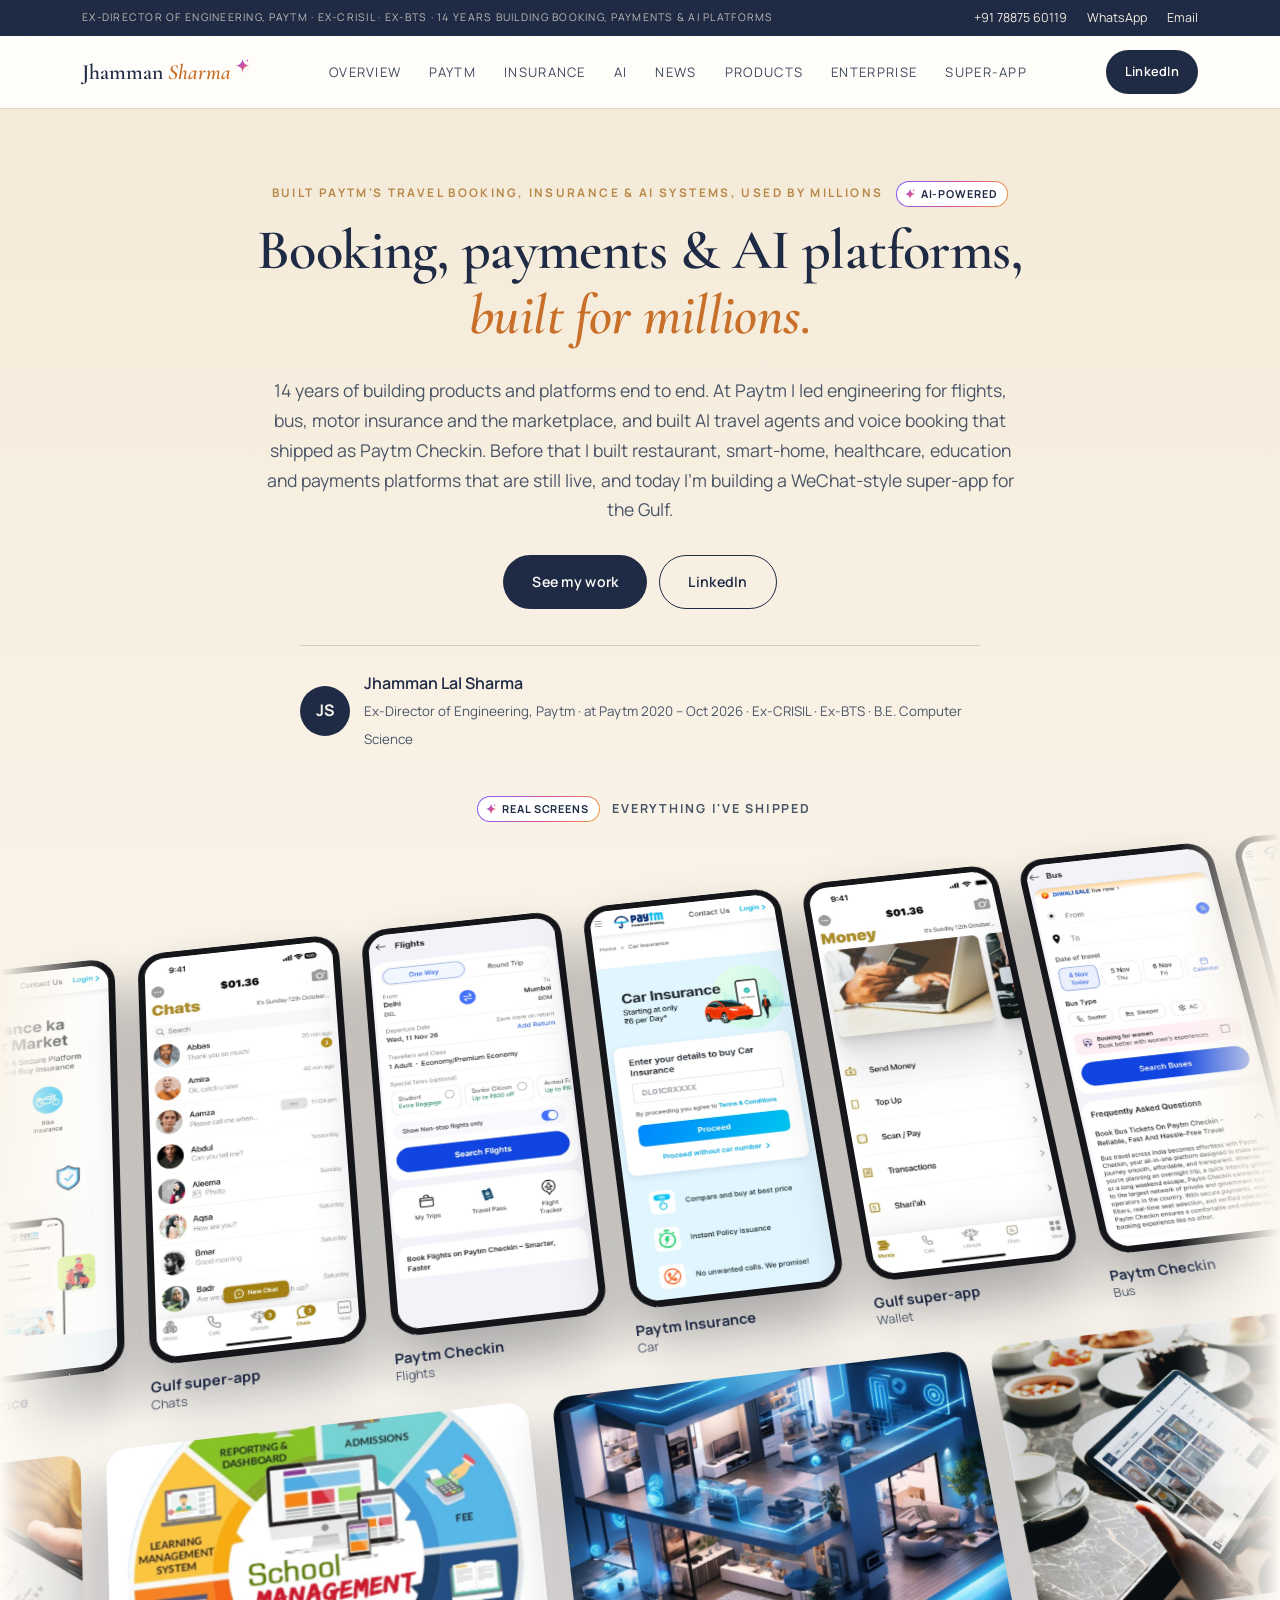
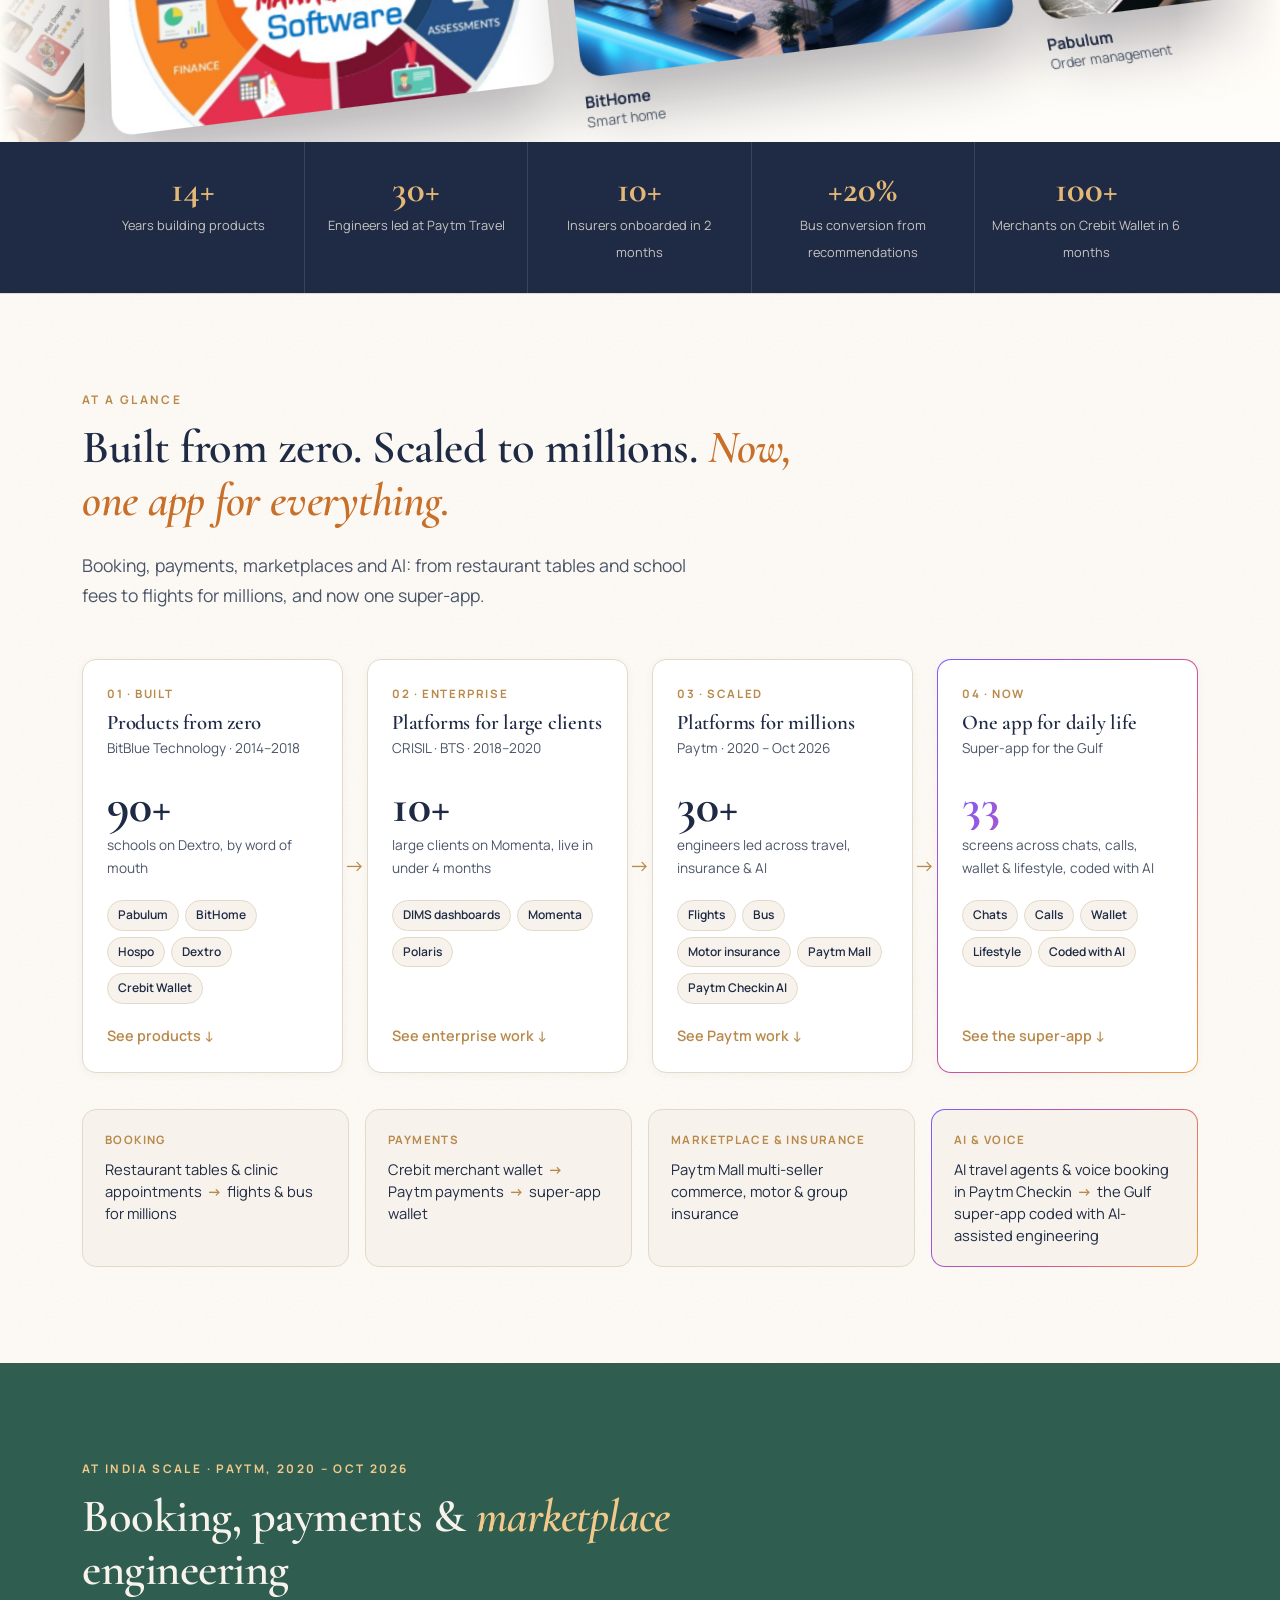
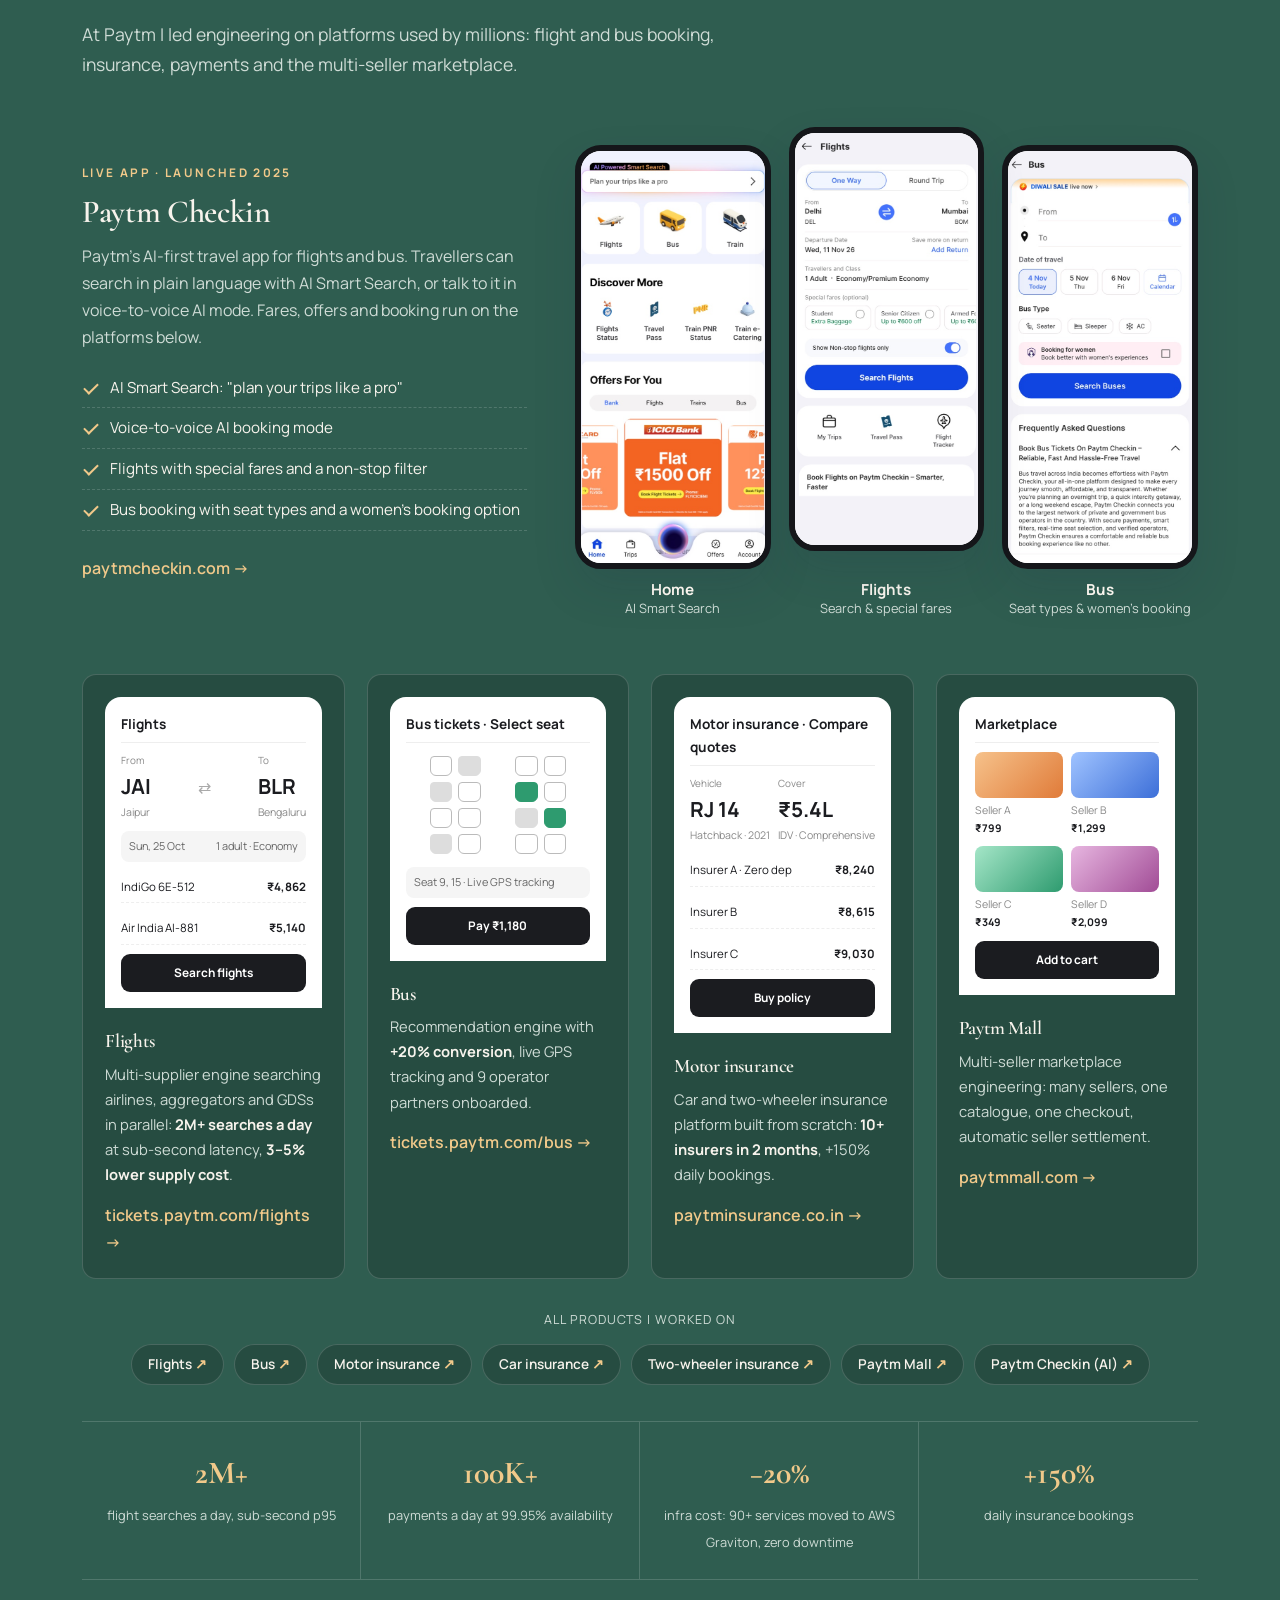
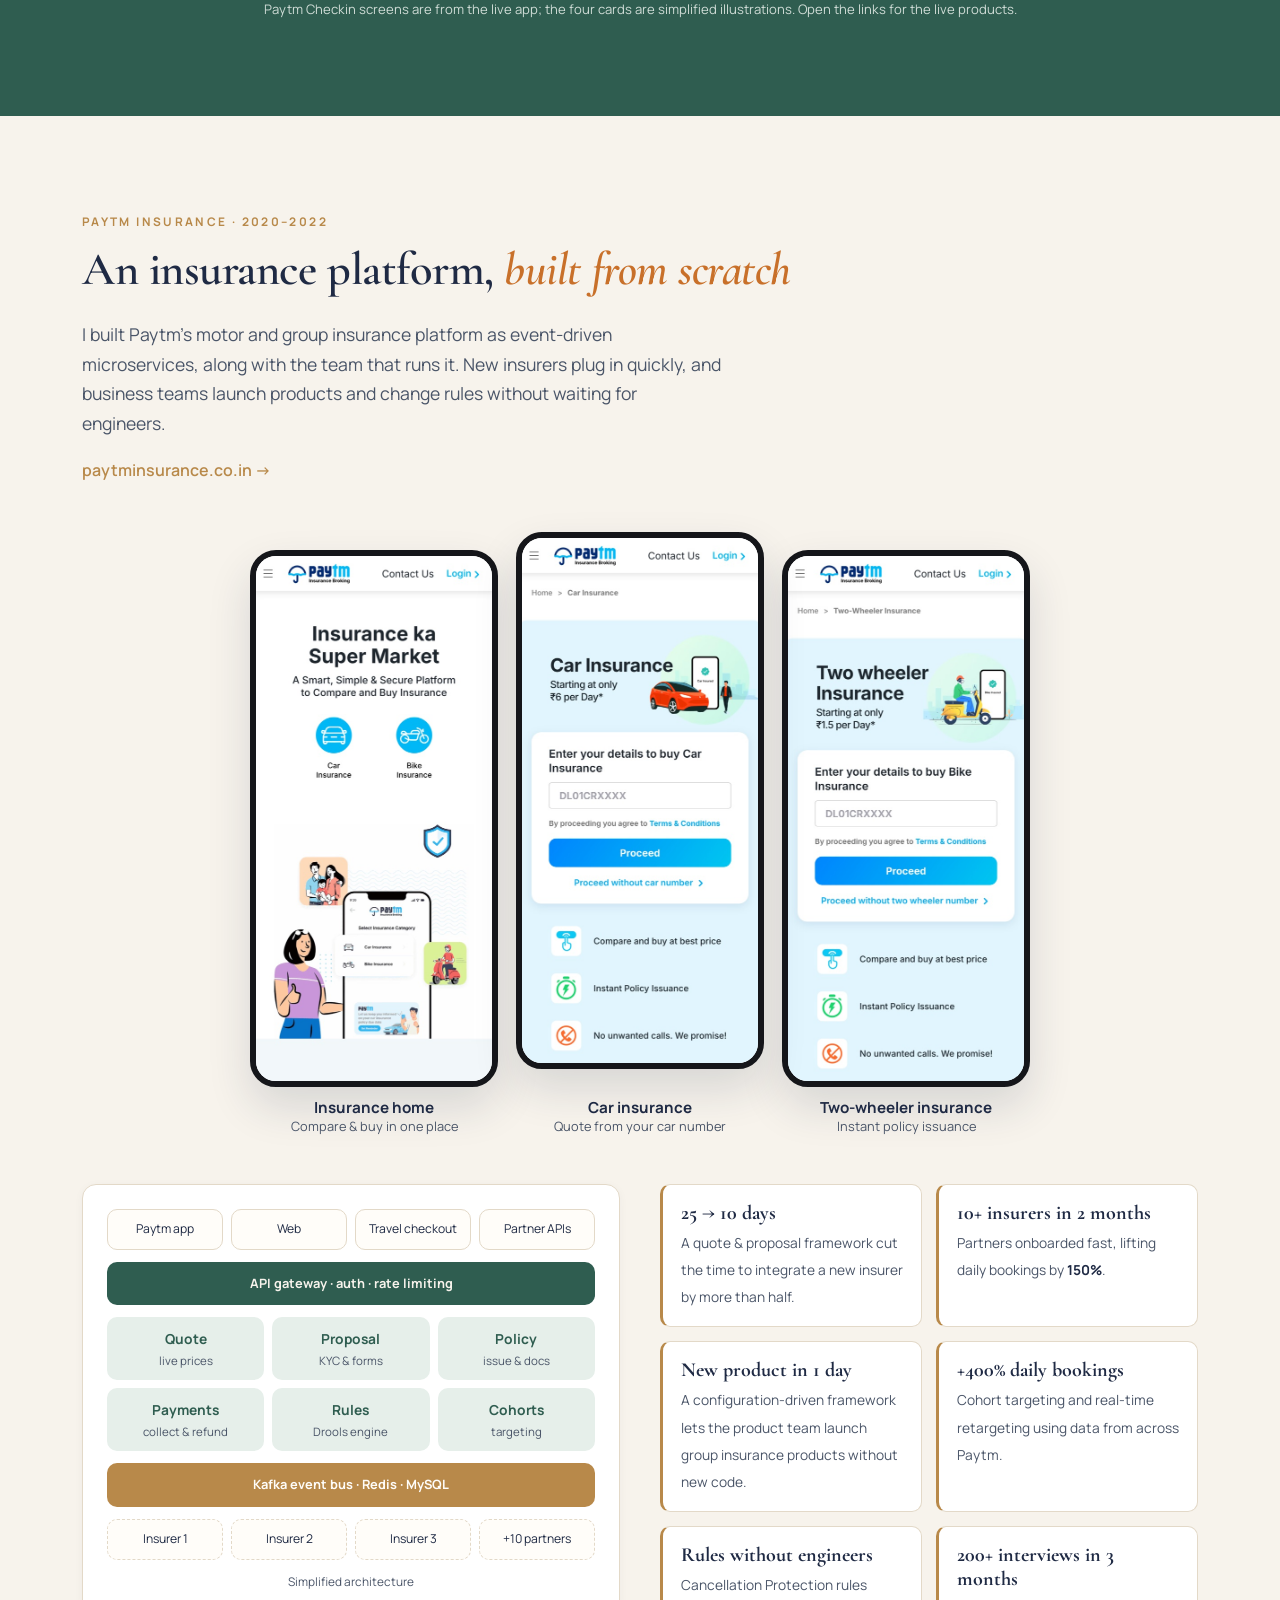
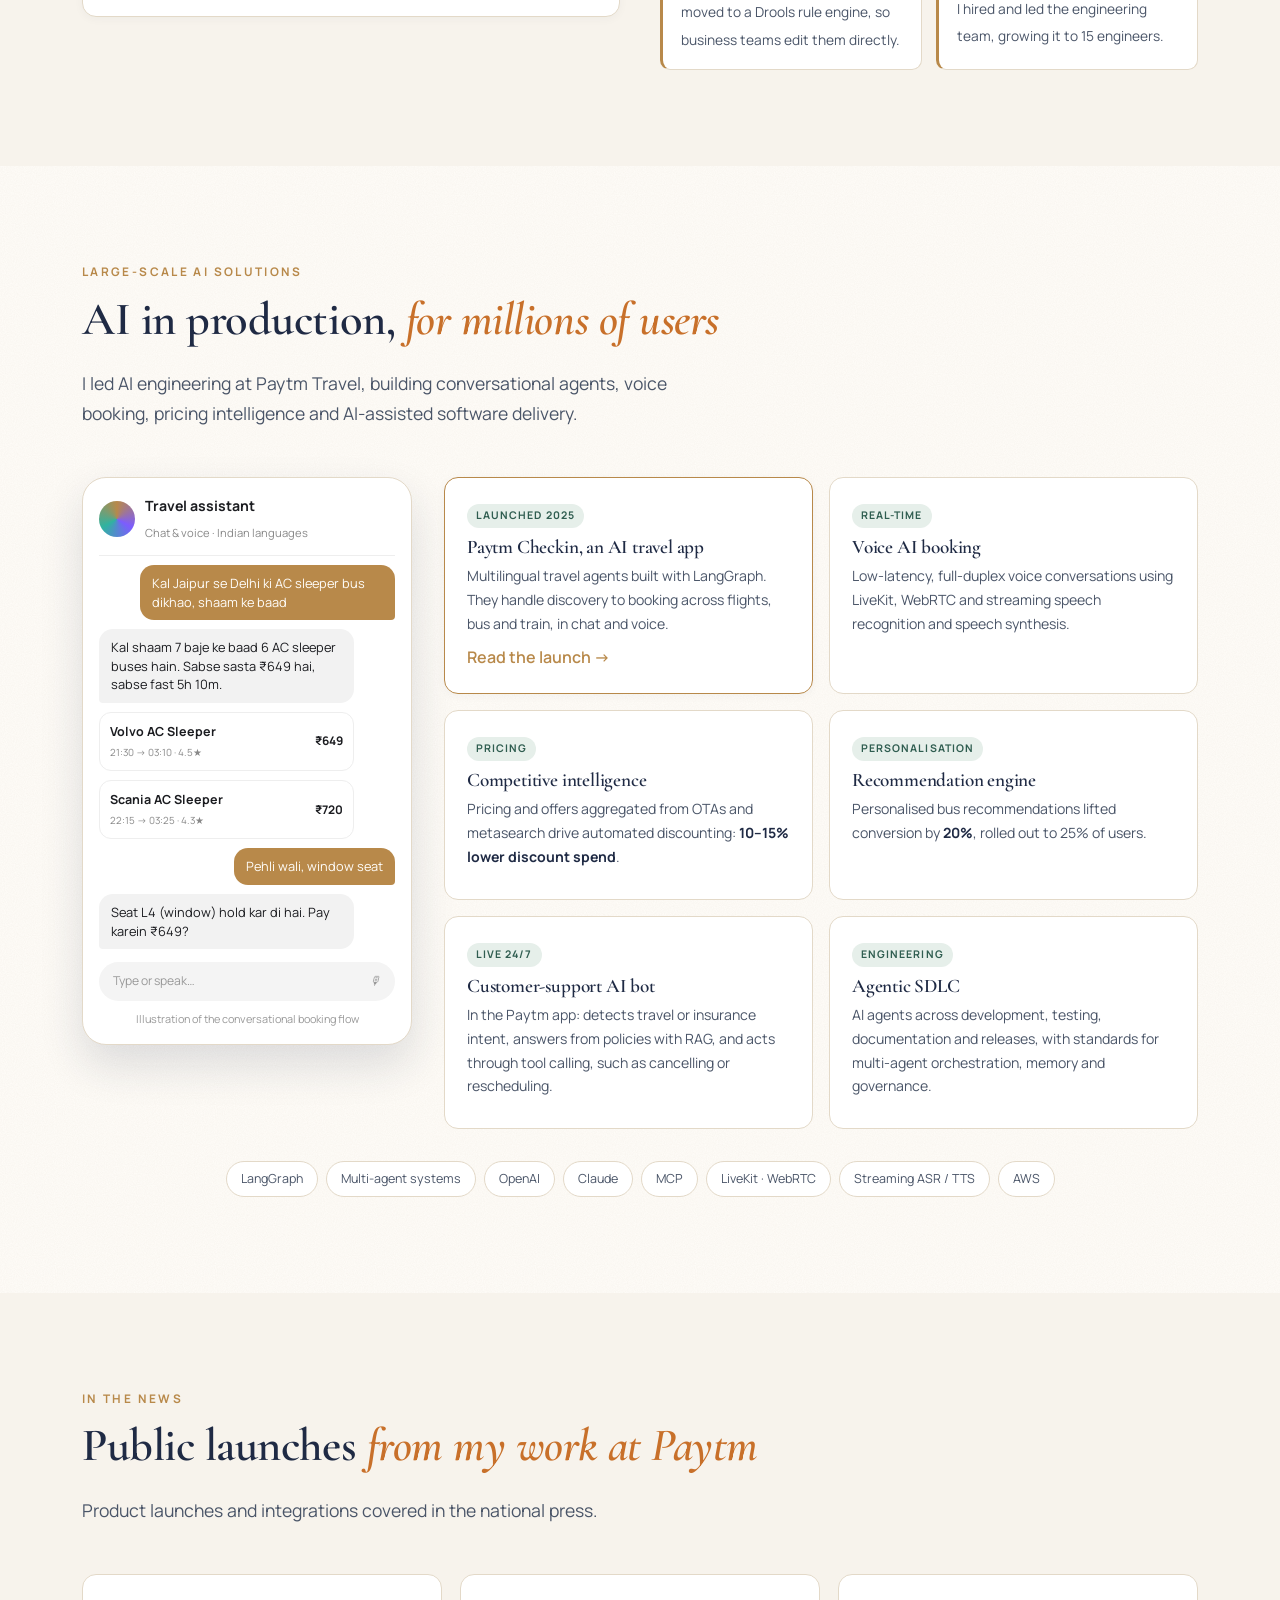
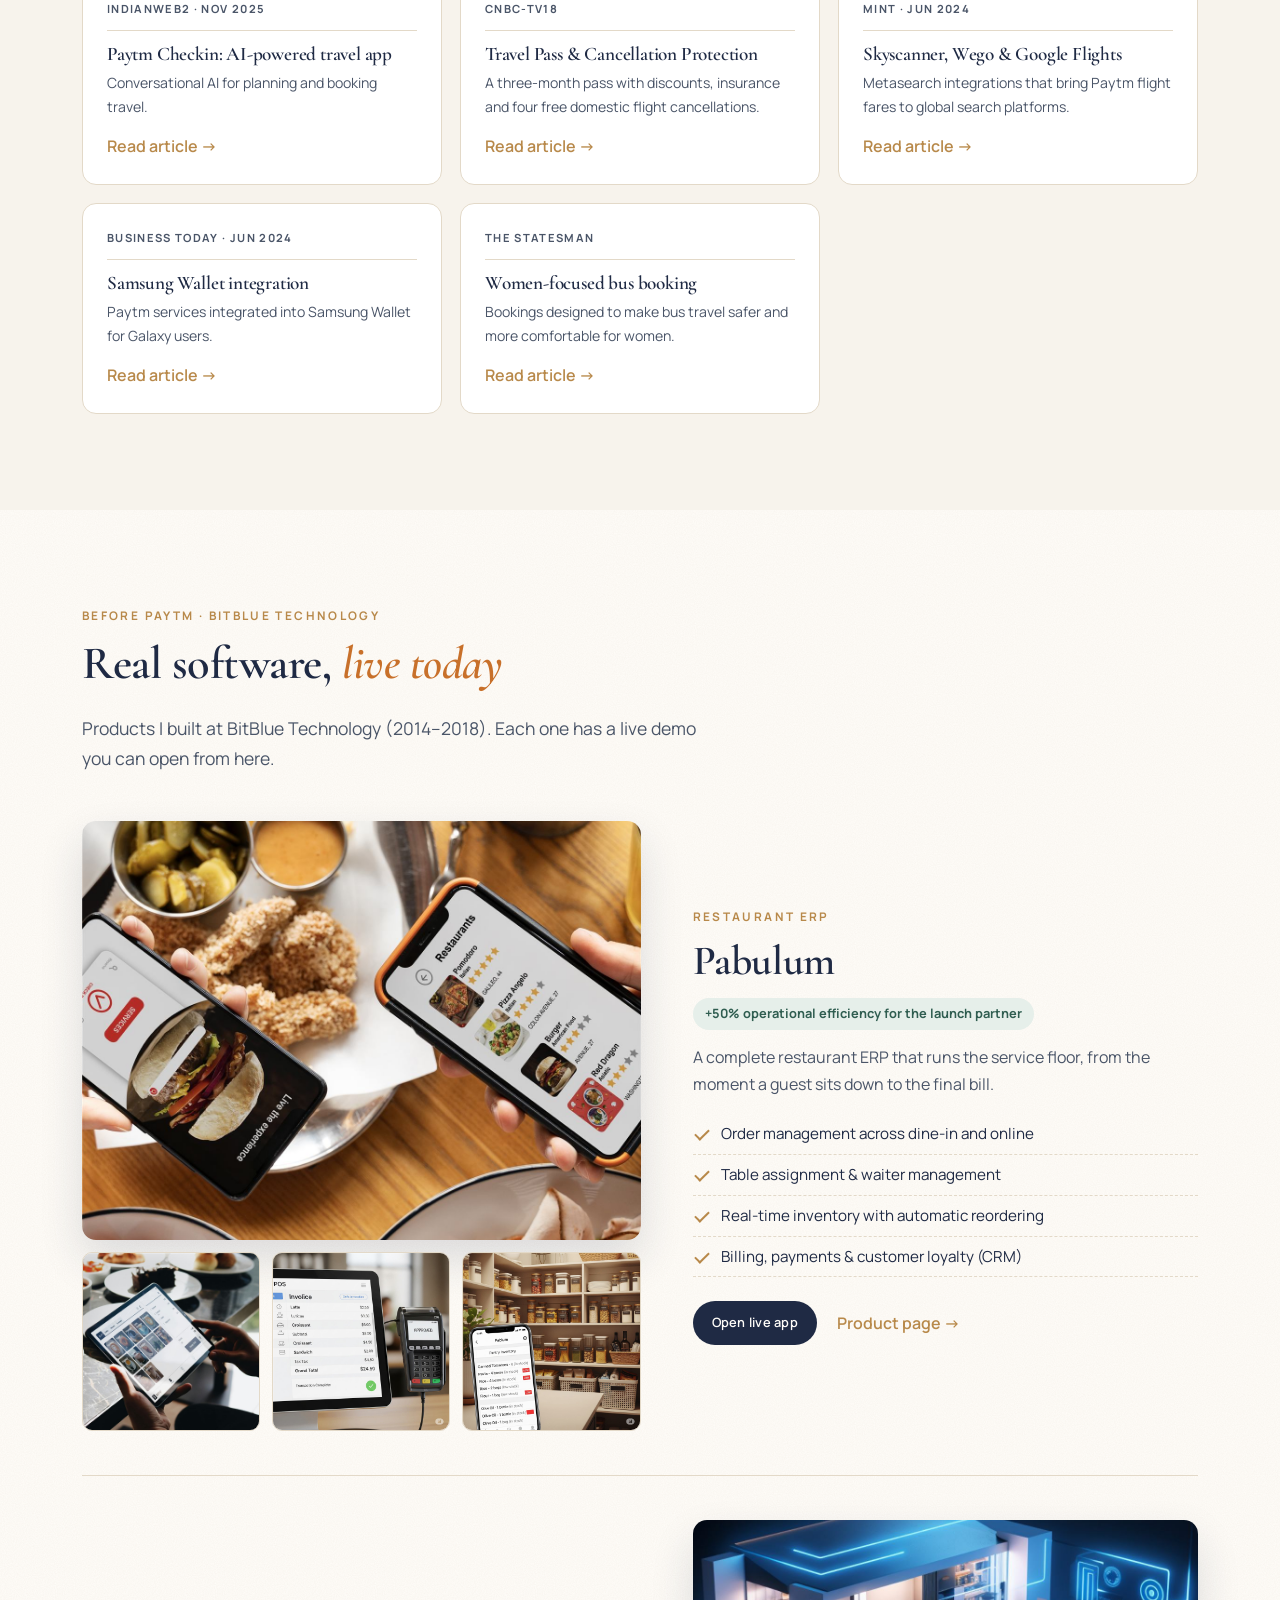
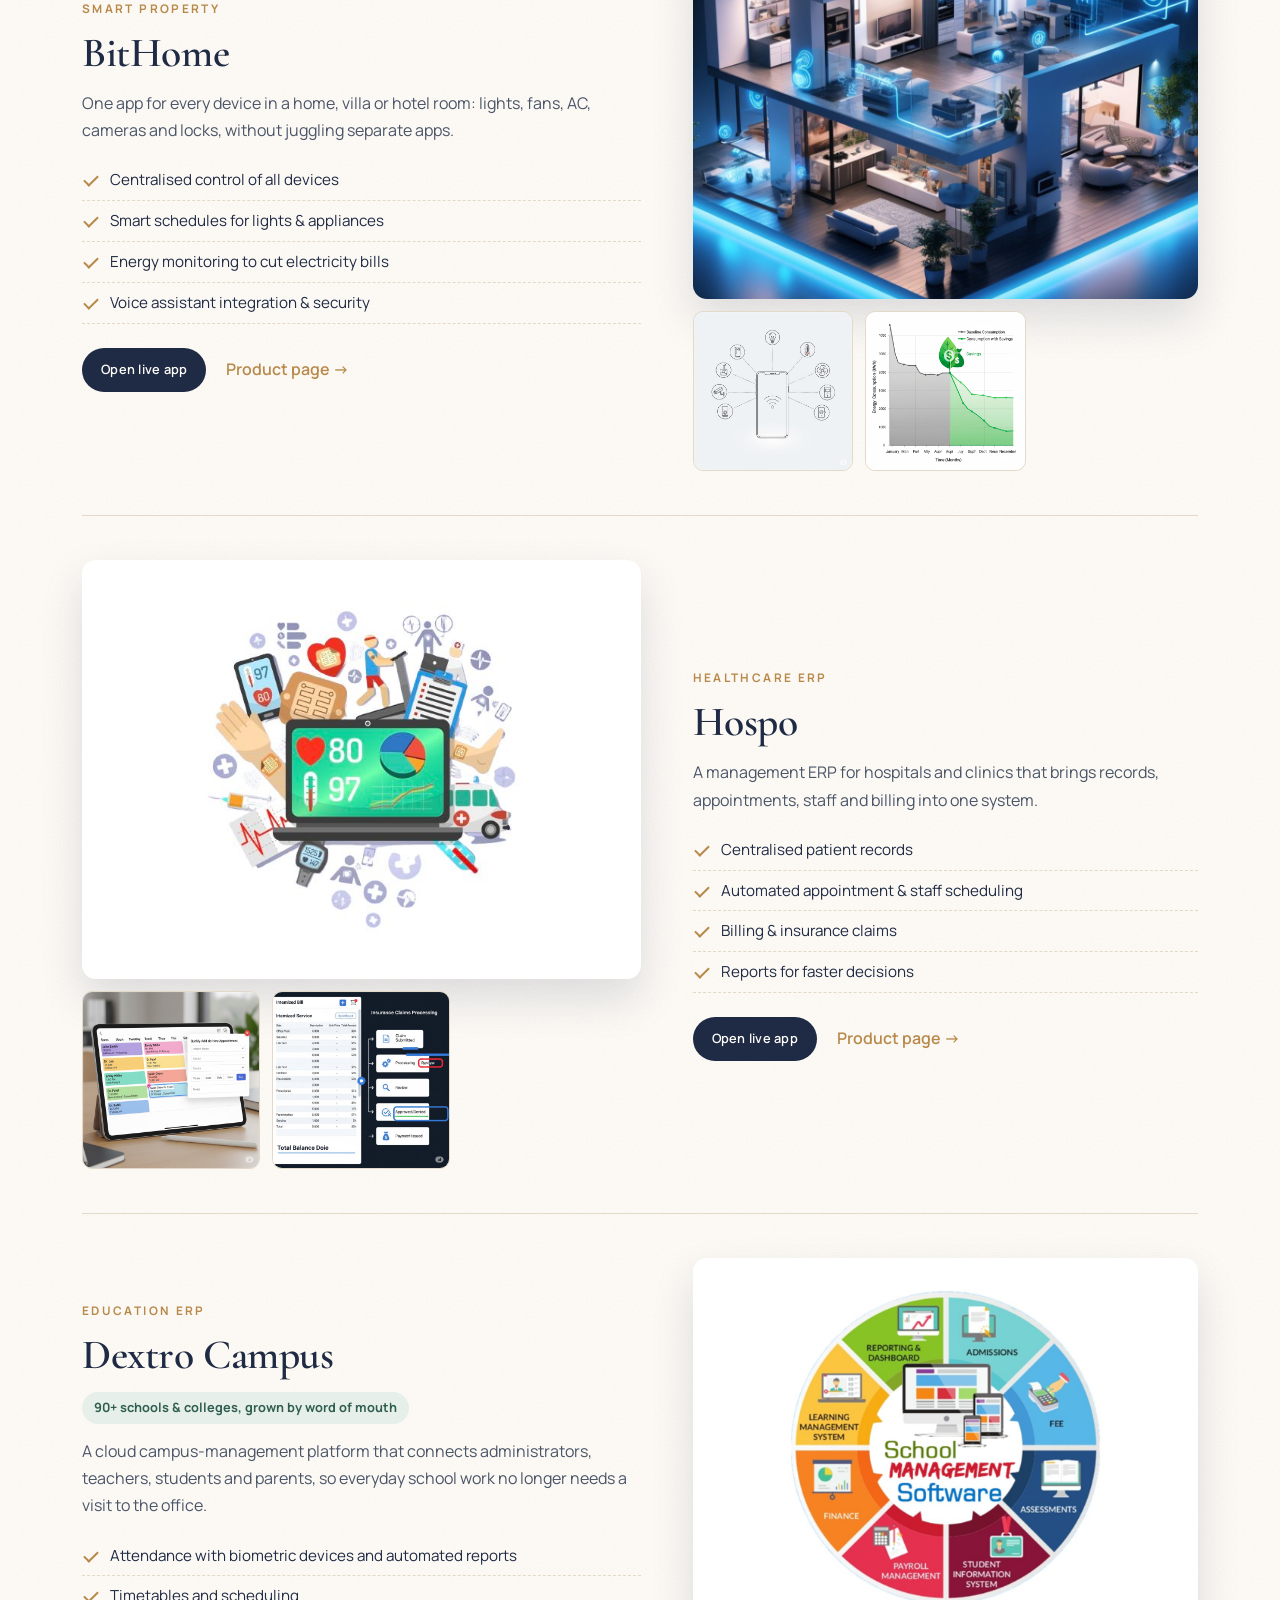
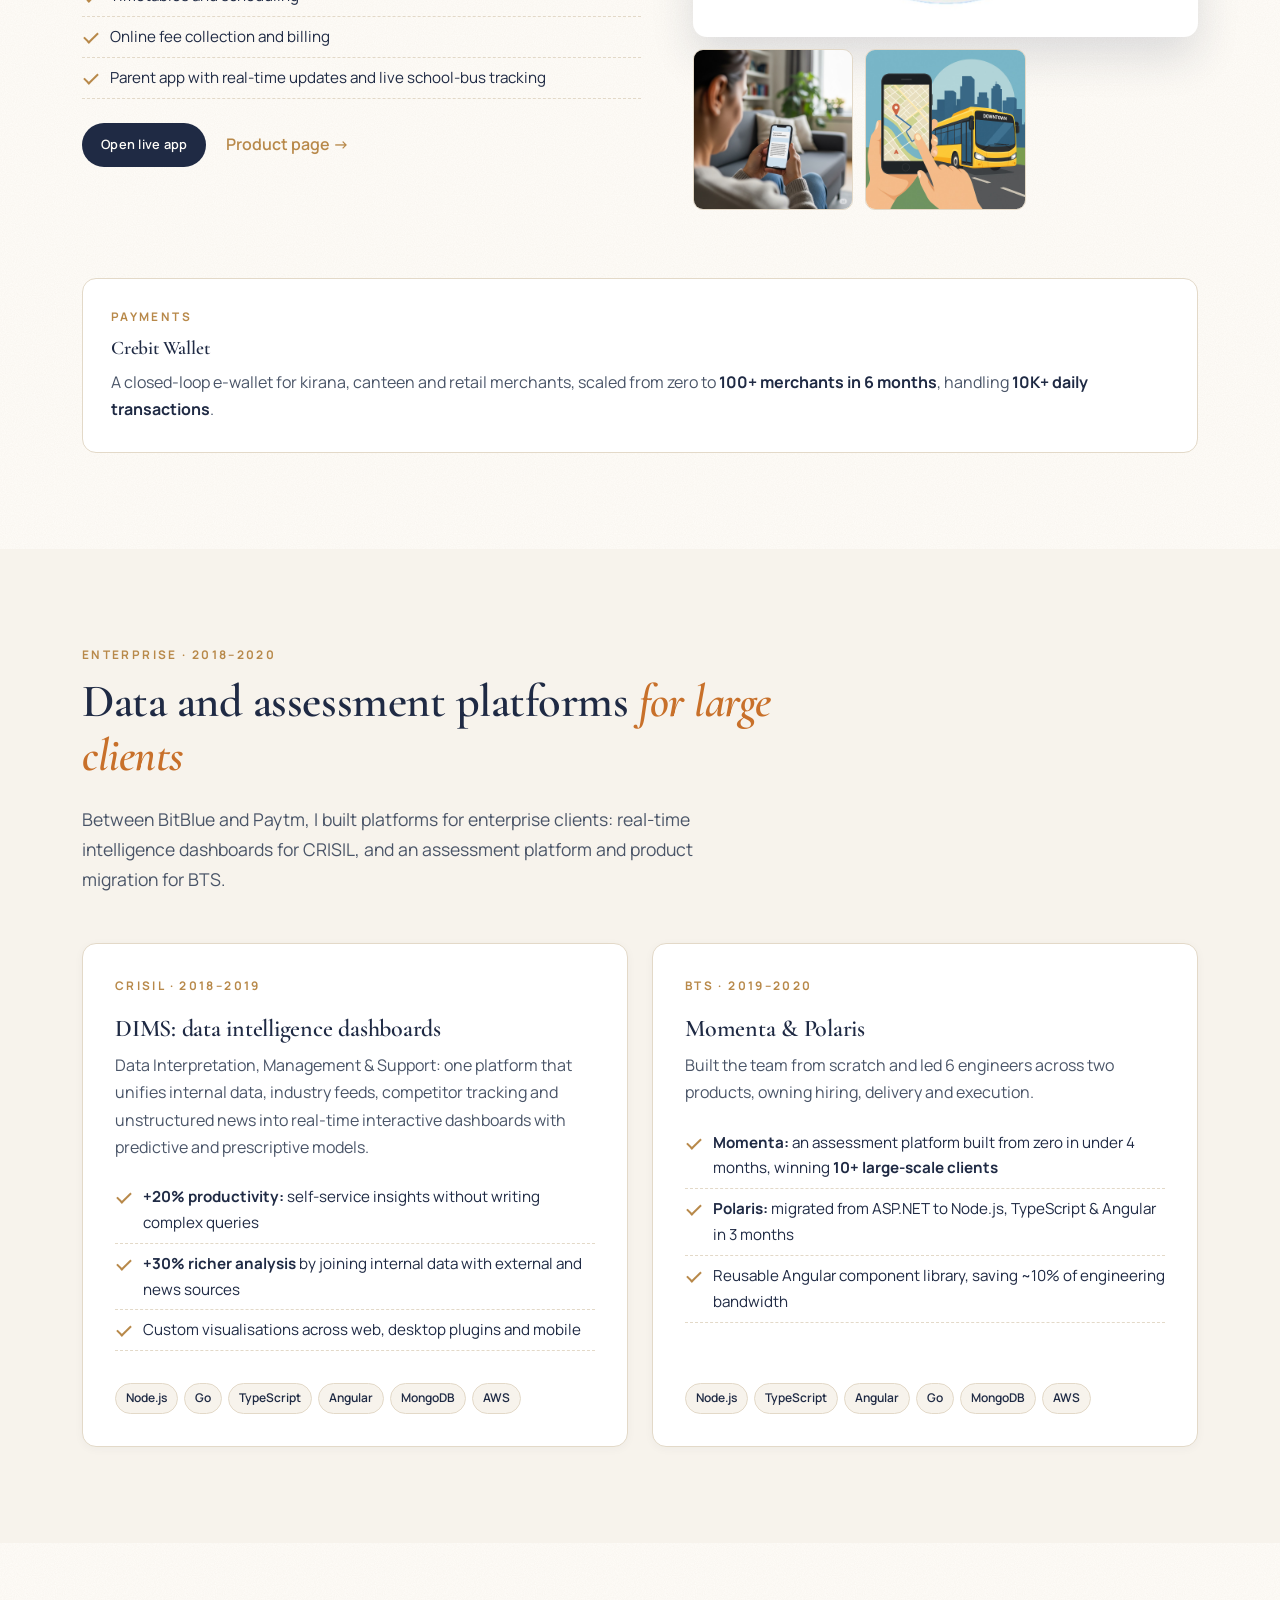
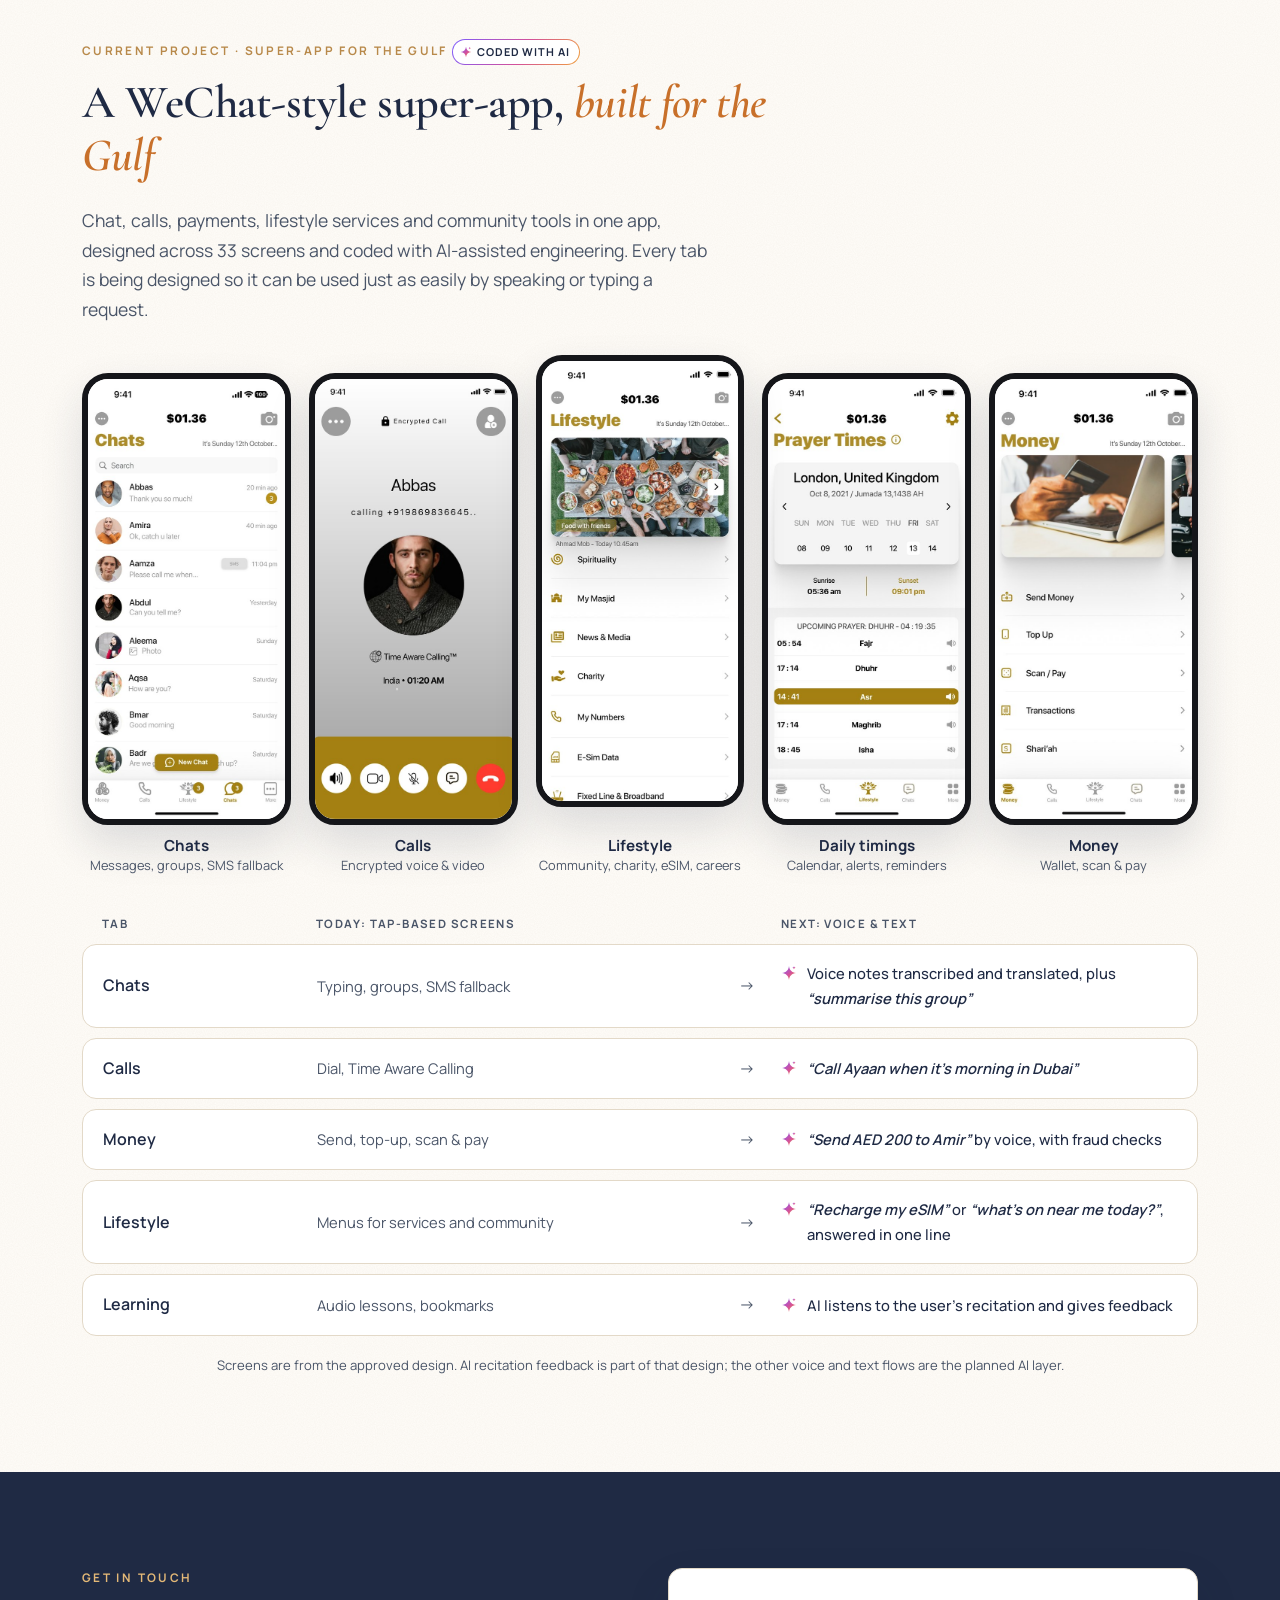
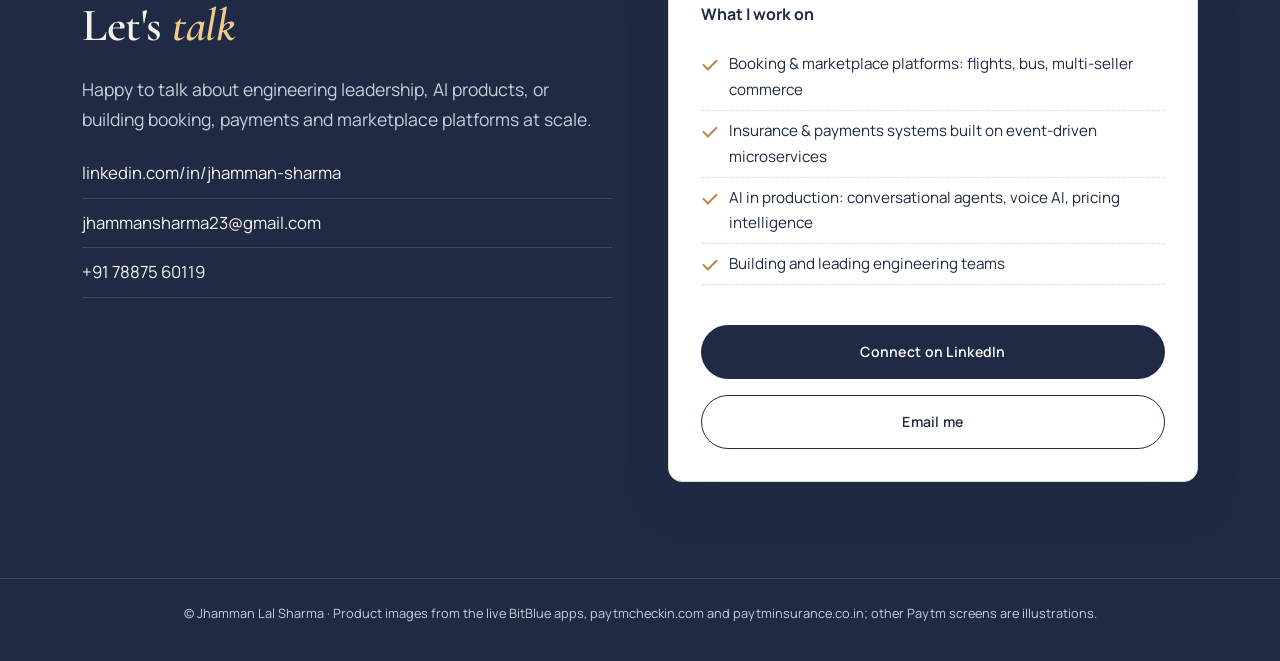
==== commit 980f0486: "Rework profile around shipped work: product wall hero, chapters, real screens - Hero: centred intro " ====
--- a/index.html
+++ b/index.html
@@ -4,7 +4,7 @@
 <meta charset="utf-8">
 <meta name="viewport" content="width=device-width, initial-scale=1">
 <title>Jhamman Sharma — Ivory & Ink</title>
-<meta name="description" content="Jhamman Lal Sharma: hospitality and e-commerce technology consultant. Ordering, booking and multi-shop platforms.">
+<meta name="description" content="Jhamman Lal Sharma: engineering leader. Booking, payments, insurance and AI platforms built at Paytm scale, plus live products from BitBlue.">
 <link rel="preconnect" href="https://fonts.googleapis.com">
 <link rel="preconnect" href="https://fonts.gstatic.com" crossorigin>
 <link href="https://fonts.googleapis.com/css2?family=Cormorant+Garamond:ital,wght@0,500;0,600;0,700;1,600&family=Manrope:wght@400;500;600;700&display=swap" rel="stylesheet">
@@ -164,13 +164,14 @@
 .minis{display:grid;grid-template-columns:1fr 1fr;gap:20px;margin-top:24px}
 @media (max-width:760px){.minis{grid-template-columns:1fr}}
 .mini{background:var(--card);border:1px solid var(--line);border-radius:var(--radius-lg);padding:28px}
+.mini:only-child{grid-column:1/-1}
 .mini p{color:var(--muted);margin:0}
 .mini b{color:var(--ink)}
 .mini a{color:var(--accent);font-weight:600}
 
 /* paytm */
-.paytm-grid{display:grid;grid-template-columns:repeat(3,1fr);gap:22px}
-@media (max-width:960px){.paytm-grid{grid-template-columns:1fr 1fr}}
+.paytm-grid{display:grid;grid-template-columns:repeat(4,1fr);gap:22px}
+@media (max-width:1100px){.paytm-grid{grid-template-columns:1fr 1fr}}
 @media (max-width:640px){.paytm-grid{grid-template-columns:1fr}}
 .pcard{display:flex;flex-direction:column;text-decoration:none;background:var(--dark-card);border:1px solid var(--dark-line);border-radius:var(--radius-lg);overflow:hidden;transition:transform .25s}
 .pcard:hover{transform:translateY(-4px)}
@@ -196,6 +197,11 @@
 .pcard-copy p{color:var(--dark-muted);font-size:.92rem}
 .pcard-copy b{color:var(--dark-ink)}
 .pcard-copy .txt{color:var(--dark-em,var(--accent))}
+.plinks{display:flex;flex-wrap:wrap;align-items:center;justify-content:center;gap:10px;margin-top:30px}
+.plinks-title{width:100%;text-align:center;font-size:.78rem;letter-spacing:.08em;text-transform:uppercase;color:var(--dark-muted);margin-bottom:4px}
+.plinks a{font-size:.85rem;font-weight:600;padding:8px 16px;border-radius:999px;text-decoration:none;color:var(--dark-ink);background:var(--dark-card);border:1px solid var(--dark-line);transition:border-color .2s,color .2s}
+.plinks a::after{content:" ↗";color:var(--dark-em,var(--accent))}
+.plinks a:hover{border-color:var(--dark-em,var(--accent));color:var(--dark-em,var(--accent))}
 .paytm-metrics{display:grid;grid-template-columns:repeat(4,1fr);margin-top:36px;border-top:1px solid var(--dark-line);border-bottom:1px solid var(--dark-line)}
 .paytm-metrics div{padding:24px 12px;text-align:center;border-right:1px solid var(--dark-line)}
 .paytm-metrics div:last-child{border-right:0}
@@ -258,6 +264,7 @@
 .form input,.form select{font:inherit;font-size:.95rem;padding:12px 14px;border:1px solid var(--line);border-radius:var(--radius);background:var(--bg);color:var(--ink)}
 .form input:focus,.form select:focus{outline:2px solid var(--accent);outline-offset:1px}
 .form small{color:var(--muted);text-align:center}
+.form .btn{justify-content:center;text-align:center}
 .footer{background:var(--contact-bg);color:var(--contact-muted);font-size:.8rem;text-align:center;padding:24px 0 36px;border-top:1px solid var(--contact-line)}
 
 /* insurance */
@@ -448,6 +455,117 @@
 .hl-modes .spark{width:15px;height:15px}
 .layer-row q{font-style:italic;font-weight:600}
 .hl-line em{padding:.05em .25em .15em .15em;-webkit-box-decoration-break:clone;box-decoration-break:clone}
+/* Paytm Checkin showcase inside the dark Paytm section */
+.checkin{display:grid;grid-template-columns:1fr 1.4fr;gap:48px;align-items:center;margin:0 0 56px}
+@media (max-width:900px){.checkin{grid-template-columns:1fr;gap:32px}}
+.checkin-copy .kicker{color:var(--dark-em,var(--accent))}
+.checkin-copy h3{color:var(--dark-ink);font-size:2rem;margin:6px 0 12px}
+.checkin-copy p{color:var(--dark-muted)}
+.checkin-copy .ticks li{color:var(--dark-ink);border-bottom-color:var(--dark-line)}
+.checkin-copy .ticks li::before{border-color:var(--dark-em,var(--accent))}
+.checkin-copy .txt{color:var(--dark-em,var(--accent))}
+.checkin-phones{grid-template-columns:repeat(3,1fr);margin-bottom:0;padding-top:18px}
+.checkin-phones img{aspect-ratio:390/844}
+.sec-dark .superapp-screens figcaption{color:var(--dark-muted)}
+.sec-dark .superapp-screens figcaption b{color:var(--dark-ink)}
+@media (max-width:900px){.checkin-phones{grid-template-columns:repeat(3,1fr)}.checkin-phones .mid img{transform:translateY(-18px)}}
+@media (max-width:560px){.checkin-phones{gap:10px}.checkin-phones img{border-width:4px;border-radius:18px}.checkin-phones figcaption{font-size:.7rem}}
+.ins-phones{max-width:780px;margin:0 auto 48px}
+.ob-screen img{object-position:top;background:#eef0fb;padding-top:16%;box-sizing:border-box}
+/* Orbit labels: Paytm labels stack on the left under the Checkin screen, BitBlue labels stack top-right, Pabulum sits on its photo */
+.ob-pill.c4{top:1%;right:2%;left:auto;bottom:auto}
+.ob-pill.c2{top:13%;right:8%;left:auto;bottom:auto}
+.ob-pill.c3{top:25%;right:-2%;left:auto;bottom:auto}
+.ob-pill.c1{bottom:5%;right:16%;top:auto;left:auto}
+.ob-pill.c5{bottom:32%;left:0;top:auto;right:auto}
+.ob-pill.c6{bottom:20%;left:4%;top:auto;right:auto}
+.ob-chat{bottom:3%;left:0;right:auto;transform:none}
+@media (max-width:900px){
+  .ob-pill.c4{top:0;right:0}
+  .ob-pill.c2{top:10%;right:4%}
+  .ob-pill.c3{top:20%;right:0}
+  .ob-pill.c1{bottom:19%;right:0}
+  .ob-pill.c5{bottom:33%;left:0}
+  .ob-pill.c6{bottom:22%;left:0}
+  .ob-chat{bottom:2%;left:0;right:auto}
+}
+
+/* Product wall: tilted, two-row marquee of real screens */
+.wall{position:relative;overflow:hidden;padding:96px 0 24px;background:var(--bg-alt);isolation:isolate}
+.wall::before{content:"";position:absolute;inset:0;z-index:-1;background:radial-gradient(closest-side at 18% 30%,rgba(124,92,255,.22),transparent),radial-gradient(closest-side at 82% 70%,rgba(212,80,154,.18),transparent),radial-gradient(closest-side at 60% 20%,rgba(240,160,60,.16),transparent)}
+.wall-head{text-align:center}
+.wall-head h2{max-width:920px;margin:14px auto 0;font-size:clamp(1.7rem,3.4vw,2.9rem);line-height:1.15}
+.wall-head h2 em{background:var(--ai-grad);-webkit-background-clip:text;background-clip:text;color:transparent}
+.wall-stage{perspective:1800px;margin-top:28px;height:920px;-webkit-mask-image:linear-gradient(90deg,transparent,#000 8%,#000 92%,transparent);mask-image:linear-gradient(90deg,transparent,#000 8%,#000 92%,transparent)}
+.wall-tilt{width:150%;margin-left:-25%;transform:rotateX(20deg) rotateZ(-7deg);transform-origin:50% 40%;padding-top:40px}
+.wall-row{margin:0 0 30px}
+.wall-track{display:flex;width:max-content;animation:wallscroll 70s linear infinite}
+.wall-dup{display:flex}
+.r2 .wall-track{animation-duration:85s;animation-direction:reverse}
+.wall-stage:hover .wall-track{animation-play-state:paused}
+@keyframes wallscroll{to{transform:translateX(-50%)}}
+.wp,.wc{margin:0 24px 0 0;flex:none}
+.wp{width:210px}
+.wp img{width:100%;aspect-ratio:390/844;object-fit:cover;object-position:top;border-radius:28px;border:7px solid #15161a;background:#fff;box-shadow:0 34px 60px rgba(15,16,32,.35)}
+.wc{width:400px}
+.wc img{width:100%;aspect-ratio:3/2;object-fit:cover;border-radius:20px;background:#fff;box-shadow:0 30px 56px rgba(15,16,32,.3)}
+.wp figcaption,.wc figcaption{margin-top:12px;font-size:.78rem;color:var(--muted);line-height:1.35}
+.wp figcaption b,.wc figcaption b{display:block;color:var(--ink);font-size:.9rem}
+@media (max-width:900px){.wall{padding-top:72px}.wall-stage{height:640px}.wp{width:140px}.wp img{border-width:5px;border-radius:20px}.wc{width:260px}.wp,.wc{margin-right:16px}.wall-row{margin-bottom:22px}}
+@media (prefers-reduced-motion:reduce){.wall-track{animation:none}}
+/* Hero: centred intro with the product wall as the hero visual */
+.hero-wall{padding:72px 0 0}
+.hero-solo{text-align:center;max-width:900px}
+.hero-solo .lead{max-width:760px;margin-left:auto;margin-right:auto}
+.hero-solo .ctas{justify-content:center}
+.hero-solo .hero-who{justify-content:center;text-align:left;max-width:680px;margin:0 auto}
+.wall-label{text-align:center;margin-top:44px;font-size:.78rem;font-weight:700;letter-spacing:.14em;text-transform:uppercase;color:var(--hero-muted)}
+.wall-label .ai-chip{margin-right:8px}
+.hero-wall .wall-stage{margin-top:0}
+.hero-wall .wp figcaption,.hero-wall .wc figcaption{color:var(--hero-muted)}
+.hero-wall .wp figcaption b,.hero-wall .wc figcaption b{color:var(--hero-ink)}
+@media (max-width:900px){.hero-wall{padding-top:48px}.wall-label{margin-top:32px}}
+
+/* At a glance: three chapters + common-thread grid */
+.chapters{display:grid;grid-template-columns:repeat(3,1fr);gap:28px;position:relative}
+.chapter{position:relative;display:flex;flex-direction:column;text-decoration:none;color:var(--ink);background:var(--card);border:1px solid var(--line);border-radius:var(--radius-lg);padding:28px;box-shadow:var(--shadow-soft);transition:transform .25s,box-shadow .25s}
+.chapter:hover{transform:translateY(-4px);box-shadow:var(--shadow)}
+.chapter:not(:last-child)::after{content:"→";position:absolute;right:-24px;top:50%;transform:translateY(-50%);width:20px;text-align:center;font-size:1.3rem;color:var(--accent);z-index:2}
+.ch-step{font-size:.72rem;font-weight:700;letter-spacing:.14em;text-transform:uppercase;color:var(--accent)}
+.chapter h3{margin:8px 0 2px;font-size:1.5rem}
+.ch-org{font-size:.85rem;color:var(--muted)}
+.ch-num{font-family:var(--head);font-size:3rem;line-height:1;margin-top:22px;color:var(--ink)}
+.ch-now .ch-num{background:var(--ai-grad);-webkit-background-clip:text;background-clip:text;color:transparent}
+.ch-numlabel{font-size:.85rem;color:var(--muted);margin-top:4px}
+.ch-chips{display:flex;flex-wrap:wrap;gap:6px;margin:20px 0}
+.ch-chips i{font-style:normal;font-size:.75rem;font-weight:600;padding:4px 10px;border-radius:999px;background:var(--bg-alt);border:1px solid var(--line)}
+.ch-go{margin-top:auto;font-weight:600;font-size:.9rem;color:var(--accent)}
+.ch-now{border-color:transparent;background-image:linear-gradient(var(--card),var(--card)),var(--ai-grad);background-origin:border-box;background-clip:padding-box,border-box}
+@media (max-width:900px){.chapters{grid-template-columns:1fr;gap:34px}.chapter:not(:last-child)::after{content:"↓";right:auto;left:50%;top:auto;bottom:-30px;transform:translateX(-50%)}}
+.threads{display:grid;grid-template-columns:repeat(4,1fr);gap:16px;margin-top:36px}
+.thread-card{padding:20px 22px;border-radius:var(--radius-lg);background:var(--bg-alt);border:1px solid var(--line)}
+.tc-k{display:block;font-size:.72rem;font-weight:700;letter-spacing:.12em;text-transform:uppercase;color:var(--accent);margin-bottom:8px}
+.thread-card p{margin:0;font-size:.92rem;line-height:1.5}
+.thread-card p span{color:var(--accent);font-weight:700;padding:0 2px}
+.tc-ai{border-color:transparent;background-image:linear-gradient(var(--bg-alt),var(--bg-alt)),var(--ai-grad);background-origin:border-box;background-clip:padding-box,border-box}
+@media (max-width:1000px){.threads{grid-template-columns:1fr 1fr}}
+@media (max-width:560px){.threads{grid-template-columns:1fr}}
+
+/* Enterprise work (CRISIL, BTS) */
+.ent-grid{display:grid;grid-template-columns:1fr 1fr;gap:24px}
+.ent-card{background:var(--card);border:1px solid var(--line);border-radius:var(--radius-lg);padding:32px;box-shadow:var(--shadow-soft);display:flex;flex-direction:column}
+.ent-card .kicker{color:var(--accent)}
+.ent-card h3{margin:8px 0 10px;font-size:1.5rem}
+.ent-card>p{color:var(--muted)}
+.ent-card .ch-chips{margin:auto 0 0;padding-top:8px}
+@media (max-width:860px){.ent-grid{grid-template-columns:1fr}}
+/* four chapters */
+.chapters{grid-template-columns:repeat(4,1fr);gap:24px}
+.chapter{padding:24px}
+.chapter h3{font-size:1.3rem}
+.chapter:not(:last-child)::after{right:-22px}
+@media (max-width:1100px){.chapters{grid-template-columns:1fr 1fr;gap:34px}.chapter:nth-child(2)::after{content:"↓";right:auto;left:50%;top:auto;bottom:-30px;transform:translateX(-50%)}}
+@media (max-width:900px){.chapters{grid-template-columns:1fr}.chapter:not(:last-child)::after{content:"↓";right:auto;left:50%;top:auto;bottom:-30px;transform:translateX(-50%)}}
 
 /* @fonts https://fonts.googleapis.com/css2?family=Cormorant+Garamond:ital,wght@0,500;0,600;0,700;1,600&family=Manrope:wght@400;500;600;700&display=swap */
 /* @title Jhamman Sharma — Ivory & Ink */
@@ -502,7 +620,7 @@
 </svg>
 <div class="topbar">
   <div class="wrap topbar-in">
-    <span class="topbar-note">Property, Hospitality &amp; Retail Technology · Jaipur · Delhi NCR · Bangalore</span>
+    <span class="topbar-note">Ex-Director of Engineering, Paytm · Ex-CRISIL · Ex-BTS · 14 years building booking, payments &amp; AI platforms</span>
     <div class="topbar-links">
       <a href="tel:+917887560119">+91 78875 60119</a>
       <a href="https://wa.me/917887560119" target="_blank" rel="noopener">WhatsApp</a>
@@ -515,259 +633,150 @@
   <div class="wrap header-in">
     <a class="logo" href="#top">Jhamman <span>Sharma</span><svg class="spark" aria-hidden="true"><use href="#spk"/></svg></a>
     <nav class="nav">
-      <a href="#services">Services</a>
-      <a href="#work">Work</a>
-      <a href="#superapp">Super-app</a>
+      <a href="#glance">Overview</a>
       <a href="#paytm">Paytm</a>
+      <a href="#insurance">Insurance</a>
       <a href="#ai">AI</a>
       <a href="#news">News</a>
-      <a href="#faq">FAQ</a>
+      <a href="#work">Products</a>
+      <a href="#enterprise">Enterprise</a>
+      <a href="#superapp">Super-app</a>
     </nav>
-    <a class="btn btn-primary btn-sm" href="#contact">Request a call</a>
+    <a class="btn btn-primary btn-sm" href="https://www.linkedin.com/in/jhamman-sharma/" target="_blank" rel="noopener">LinkedIn</a>
   </div>
 </header>
 
-<section class="hero" id="top">
-  <div class="wrap hero-grid">
+<section class="hero hero-wall" id="top">
+  <div class="wrap hero-solo">
     <div class="hero-copy">
-      <div class="eyebrow">Technology partner for properties, hospitality &amp; retail <span class="ai-chip"><svg class="spark" aria-hidden="true"><use href="#spk"/></svg>AI-powered</span></div>
-      <h1>One AI platform to run every space, <em>every service, every lifestyle.</em></h1>
-      <p class="lead">Voice and chat AI, plus the apps and dashboards behind it, for residences, hotels, cafés, retail and facility management. Customers simply ask, and owners run the entire property from one place. Built by an engineer with 14 years of platform experience, from restaurant apps to Paytm's booking systems used by millions.</p>
+      <div class="eyebrow">Built Paytm's travel booking, insurance &amp; AI systems, used by millions <span class="ai-chip"><svg class="spark" aria-hidden="true"><use href="#spk"/></svg>AI-powered</span></div>
+      <h1>Booking, payments &amp; AI platforms, <em>built for millions.</em></h1>
+      <p class="lead">14 years of building products and platforms end to end. At Paytm I led engineering for flights, bus, motor insurance and the marketplace, and built AI travel agents and voice booking that shipped as Paytm Checkin. Before that I built restaurant, smart-home, healthcare, education and payments platforms that are still live, and today I'm building a WeChat-style super-app for the Gulf.</p>
       <div class="ctas">
-        <a class="btn btn-primary" href="#contact">Request a call back</a>
-        <a class="btn btn-line" href="#work">See my work</a>
+        <a class="btn btn-primary" href="#glance">See my work</a>
+        <a class="btn btn-line" href="https://www.linkedin.com/in/jhamman-sharma/" target="_blank" rel="noopener">LinkedIn</a>
       </div>
       <div class="hero-who">
         <div class="avatar">JS</div>
-        <div><b>Jhamman Lal Sharma</b><small>Director of Engineering, Paytm · B.E. Computer Science</small></div>
-      </div>
-    </div>
-    <div class="hero-art orbit" aria-label="AI core connecting products I have built">
-      <div class="ob-glow"></div>
-      <figure class="ob-photo ob-p1"><img src="assets/pabulum-app.jpg" alt="Pabulum restaurant app"></figure>
-      <figure class="ob-photo ob-p2"><img src="assets/bithome-app.jpg" alt="BitHome smart home"></figure>
-      <div class="ob-ring"></div>
-      <div class="ob-core"><div class="ob-core-in"><svg class="spark" aria-hidden="true"><use href="#spk"/></svg><b>AI</b></div></div>
-      <a class="ob-pill c1" href="https://pabulum-bt.web.app/" target="_blank" rel="noopener"><i></i>Pabulum</a>
-      <a class="ob-pill c2" href="https://hospo-bt.web.app/" target="_blank" rel="noopener"><i></i>Hospo</a>
-      <a class="ob-pill c3" href="https://bithome-bt.web.app/" target="_blank" rel="noopener"><i></i>BitHome</a>
-      <a class="ob-pill c4" href="https://bitbluetech.com/products/dextro/" target="_blank" rel="noopener"><i></i>Dextro</a>
-      <a class="ob-pill c5" href="#paytm"><i></i>Paytm Travel</a>
-      <a class="ob-pill c6" href="#insurance"><i></i>Insurance</a>
-      <div class="ob-chat"><svg class="spark" aria-hidden="true"><use href="#spk"/></svg><div><b>AI concierge</b>Table for 4 at 8 pm booked ✓</div></div>
+        <div><b>Jhamman Lal Sharma</b><small>Ex-Director of Engineering, Paytm · at Paytm 2020 – Oct 2026 · Ex-CRISIL · Ex-BTS · B.E. Computer Science</small></div>
+      </div>
+    </div>
+  </div>
+  <div class="wall-label"><span class="ai-chip"><svg class="spark" aria-hidden="true"><use href="#spk"/></svg>Real screens</span> Everything I've shipped</div>
+  <div class="wall-stage" aria-label="Screens from products I have built">
+    <div class="wall-tilt">
+      <div class="wall-row r1">
+        <div class="wall-track">
+          <figure class="wp"><img loading="lazy" decoding="async" src="assets/checkin-home.jpg" alt="Paytm Checkin: AI Smart Search"><figcaption><b>Paytm Checkin</b>AI Smart Search</figcaption></figure>
+          <figure class="wp"><img loading="lazy" decoding="async" src="assets/insurance-home.jpg" alt="Paytm Insurance: Compare & buy"><figcaption><b>Paytm Insurance</b>Compare &amp; buy</figcaption></figure>
+          <figure class="wp"><img loading="lazy" decoding="async" src="assets/superapp-chats.jpg" alt="Gulf super-app: Chats"><figcaption><b>Gulf super-app</b>Chats</figcaption></figure>
+          <figure class="wp"><img loading="lazy" decoding="async" src="assets/checkin-flights.jpg" alt="Paytm Checkin: Flights"><figcaption><b>Paytm Checkin</b>Flights</figcaption></figure>
+          <figure class="wp"><img loading="lazy" decoding="async" src="assets/insurance-car.jpg" alt="Paytm Insurance: Car"><figcaption><b>Paytm Insurance</b>Car</figcaption></figure>
+          <figure class="wp"><img loading="lazy" decoding="async" src="assets/superapp-money.jpg" alt="Gulf super-app: Wallet"><figcaption><b>Gulf super-app</b>Wallet</figcaption></figure>
+          <figure class="wp"><img loading="lazy" decoding="async" src="assets/checkin-bus.jpg" alt="Paytm Checkin: Bus"><figcaption><b>Paytm Checkin</b>Bus</figcaption></figure>
+          <figure class="wp"><img loading="lazy" decoding="async" src="assets/insurance-bike.jpg" alt="Paytm Insurance: Two-wheeler"><figcaption><b>Paytm Insurance</b>Two-wheeler</figcaption></figure>
+          <figure class="wp"><img loading="lazy" decoding="async" src="assets/superapp-lifestyle.jpg" alt="Gulf super-app: Lifestyle"><figcaption><b>Gulf super-app</b>Lifestyle</figcaption></figure>
+          <figure class="wp"><img loading="lazy" decoding="async" src="assets/superapp-call.jpg" alt="Gulf super-app: Calls"><figcaption><b>Gulf super-app</b>Calls</figcaption></figure>
+          <figure class="wp"><img loading="lazy" decoding="async" src="assets/superapp-prayer-times.jpg" alt="Gulf super-app: Daily timings"><figcaption><b>Gulf super-app</b>Daily timings</figcaption></figure>
+          <div class="wall-dup" aria-hidden="true">
+          <figure class="wp"><img loading="lazy" decoding="async" src="assets/checkin-home.jpg" alt=""><figcaption><b>Paytm Checkin</b>AI Smart Search</figcaption></figure>
+          <figure class="wp"><img loading="lazy" decoding="async" src="assets/insurance-home.jpg" alt=""><figcaption><b>Paytm Insurance</b>Compare &amp; buy</figcaption></figure>
+          <figure class="wp"><img loading="lazy" decoding="async" src="assets/superapp-chats.jpg" alt=""><figcaption><b>Gulf super-app</b>Chats</figcaption></figure>
+          <figure class="wp"><img loading="lazy" decoding="async" src="assets/checkin-flights.jpg" alt=""><figcaption><b>Paytm Checkin</b>Flights</figcaption></figure>
+          <figure class="wp"><img loading="lazy" decoding="async" src="assets/insurance-car.jpg" alt=""><figcaption><b>Paytm Insurance</b>Car</figcaption></figure>
+          <figure class="wp"><img loading="lazy" decoding="async" src="assets/superapp-money.jpg" alt=""><figcaption><b>Gulf super-app</b>Wallet</figcaption></figure>
+          <figure class="wp"><img loading="lazy" decoding="async" src="assets/checkin-bus.jpg" alt=""><figcaption><b>Paytm Checkin</b>Bus</figcaption></figure>
+          <figure class="wp"><img loading="lazy" decoding="async" src="assets/insurance-bike.jpg" alt=""><figcaption><b>Paytm Insurance</b>Two-wheeler</figcaption></figure>
+          <figure class="wp"><img loading="lazy" decoding="async" src="assets/superapp-lifestyle.jpg" alt=""><figcaption><b>Gulf super-app</b>Lifestyle</figcaption></figure>
+          <figure class="wp"><img loading="lazy" decoding="async" src="assets/superapp-call.jpg" alt=""><figcaption><b>Gulf super-app</b>Calls</figcaption></figure>
+          <figure class="wp"><img loading="lazy" decoding="async" src="assets/superapp-prayer-times.jpg" alt=""><figcaption><b>Gulf super-app</b>Daily timings</figcaption></figure>
+          </div>
+        </div>
+      </div>
+      <div class="wall-row r2">
+        <div class="wall-track">
+          <figure class="wc"><img loading="lazy" decoding="async" src="assets/pabulum-app.jpg" alt="Pabulum: Restaurant ERP"><figcaption><b>Pabulum</b>Restaurant ERP</figcaption></figure>
+          <figure class="wc"><img loading="lazy" decoding="async" src="assets/dextro-app.jpg" alt="Dextro Campus: Education ERP"><figcaption><b>Dextro Campus</b>Education ERP</figcaption></figure>
+          <figure class="wc"><img loading="lazy" decoding="async" src="assets/bithome-app.jpg" alt="BitHome: Smart home"><figcaption><b>BitHome</b>Smart home</figcaption></figure>
+          <figure class="wc"><img loading="lazy" decoding="async" src="assets/pabulum-orders.jpg" alt="Pabulum: Order management"><figcaption><b>Pabulum</b>Order management</figcaption></figure>
+          <figure class="wc"><img loading="lazy" decoding="async" src="assets/hospo-app.jpg" alt="Hospo: Healthcare ERP"><figcaption><b>Hospo</b>Healthcare ERP</figcaption></figure>
+          <figure class="wc"><img loading="lazy" decoding="async" src="assets/dextro-parents.jpg" alt="Dextro Campus: Parent app"><figcaption><b>Dextro Campus</b>Parent app</figcaption></figure>
+          <figure class="wc"><img loading="lazy" decoding="async" src="assets/bithome-control.jpg" alt="BitHome: Device control"><figcaption><b>BitHome</b>Device control</figcaption></figure>
+          <figure class="wc"><img loading="lazy" decoding="async" src="assets/pabulum-billing.jpg" alt="Pabulum: Billing"><figcaption><b>Pabulum</b>Billing</figcaption></figure>
+          <figure class="wc"><img loading="lazy" decoding="async" src="assets/hospo-scheduling.jpg" alt="Hospo: Scheduling"><figcaption><b>Hospo</b>Scheduling</figcaption></figure>
+          <div class="wall-dup" aria-hidden="true">
+          <figure class="wc"><img loading="lazy" decoding="async" src="assets/pabulum-app.jpg" alt=""><figcaption><b>Pabulum</b>Restaurant ERP</figcaption></figure>
+          <figure class="wc"><img loading="lazy" decoding="async" src="assets/dextro-app.jpg" alt=""><figcaption><b>Dextro Campus</b>Education ERP</figcaption></figure>
+          <figure class="wc"><img loading="lazy" decoding="async" src="assets/bithome-app.jpg" alt=""><figcaption><b>BitHome</b>Smart home</figcaption></figure>
+          <figure class="wc"><img loading="lazy" decoding="async" src="assets/pabulum-orders.jpg" alt=""><figcaption><b>Pabulum</b>Order management</figcaption></figure>
+          <figure class="wc"><img loading="lazy" decoding="async" src="assets/hospo-app.jpg" alt=""><figcaption><b>Hospo</b>Healthcare ERP</figcaption></figure>
+          <figure class="wc"><img loading="lazy" decoding="async" src="assets/dextro-parents.jpg" alt=""><figcaption><b>Dextro Campus</b>Parent app</figcaption></figure>
+          <figure class="wc"><img loading="lazy" decoding="async" src="assets/bithome-control.jpg" alt=""><figcaption><b>BitHome</b>Device control</figcaption></figure>
+          <figure class="wc"><img loading="lazy" decoding="async" src="assets/pabulum-billing.jpg" alt=""><figcaption><b>Pabulum</b>Billing</figcaption></figure>
+          <figure class="wc"><img loading="lazy" decoding="async" src="assets/hospo-scheduling.jpg" alt=""><figcaption><b>Hospo</b>Scheduling</figcaption></figure>
+          </div>
+        </div>
+      </div>
     </div>
   </div>
 </section>
 
 <section class="stats-strip">
   <div class="wrap stats">
-    <div class="stat"><b>14+</b><span>Years in software</span></div>
+    <div class="stat"><b>14+</b><span>Years building products</span></div>
+    <div class="stat"><b>30+</b><span>Engineers led at Paytm Travel</span></div>
+    <div class="stat"><b>10+</b><span>Insurers onboarded in 2 months</span></div>
+    <div class="stat"><b>+20%</b><span>Bus conversion from recommendations</span></div>
     <div class="stat"><b>100+</b><span>Merchants on Crebit Wallet in 6 months</span></div>
-    <div class="stat"><b>10K+</b><span>Daily transactions handled</span></div>
-    <div class="stat"><b>90+</b><span>Institutions on Dextro, zero marketing</span></div>
-    <div class="stat"><b>30+</b><span>Engineers led at Paytm Travel</span></div>
   </div>
 </section>
 
-
-<section class="hl-band">
-  <div class="wrap hl-in">
-    <div class="hl-mark"><svg class="spark" aria-hidden="true"><use href="#spk"/></svg></div>
-    <p class="hl-line">Tomorrow's customers won't tap through apps. <em>They'll just talk or type.</em></p>
-    <p class="hl-sub">The next interface is a conversation: voice in their own language, or plain text on WhatsApp. I build the AI behind it, which understands the request and then books, orders and pays on reliable systems underneath.</p>
-    <div class="hl-modes"><span>🎙️ Voice</span><span>💬 Plain text</span><span><svg class="spark" aria-hidden="true"><use href="#spk"/></svg> AI that acts</span></div>
-  </div>
-</section>
-
-<section id="services" class="sec">
+<section id="glance" class="sec glance">
   <div class="wrap">
     <div class="sec-head">
-      <div class="eyebrow">What I do</div>
-      <h2>Two practices, <em>one partner</em></h2>
-      <p class="lead">Whether you run a hotel, a café chain or 100 shops under one brand, the job is the same: get customers to order and book easily, and give owners control.</p>
-    </div>
-    <div class="practices">
-      <div class="practice">
-        <div class="practice-top"><span class="kicker">01</span><h3>E-commerce &amp; multi-shop</h3></div>
-        <p>Your own online marketplace, where many shops sell under one brand and get paid automatically.</p>
-        <ol class="steps">
-          <li><b>Marketplace strategy</b><span>Own platform or Paytm-style marketplace, commissions and catalogue plan</span></li>
-          <li><b>Multi-shop platform</b><span>Each shop gets its own store, stock, orders and reports</span></li>
-          <li><b>Payments &amp; settlement</b><span>UPI, cards and wallets with automatic payouts to every shop</span></li>
-          <li><b>Conversion &amp; growth</b><span>Fast checkout, offers and recommendations that lift sales</span></li>
-          <li><b>Operations</b><span>Delivery tracking, returns, support and head-office dashboards</span></li>
-          <li class="ai-step"><b>AI layer <span class="ai-chip"><svg class="spark" aria-hidden="true"><use href="#spk"/></svg>AI</span></b><span>Shopping assistant, demand forecasting and smart pricing</span></li>
-        </ol>
-      </div>
-      <div class="practice">
-        <div class="practice-top"><span class="kicker">02</span><h3>Hospitality technology</h3></div>
-        <p>Technology for hotels, restaurants, cafés, clubs and townships, planned as a business and not only as software.</p>
-        <ol class="steps">
-          <li><b>Concept &amp; feasibility</b><span>What to digitise first, expected cost and return</span></li>
-          <li><b>Ordering &amp; booking</b><span>Table, room and slot booking, QR menus, online orders</span></li>
-          <li><b>Restaurant &amp; property ops</b><span>Kitchen tickets, inventory, billing, staff (as in Pabulum)</span></li>
-          <li><b>Smart property</b><span>Lighting, locks, energy and security from one app (as in BitHome)</span></li>
-          <li><b>Pre-opening &amp; run</b><span>Go-live, staff training, then ongoing support</span></li>
-          <li class="ai-step"><b>AI layer <span class="ai-chip"><svg class="spark" aria-hidden="true"><use href="#spk"/></svg>AI</span></b><span>AI concierge on WhatsApp, occupancy forecasts, review insights</span></li>
-        </ol>
-      </div>
-    </div>
-  </div>
-</section>
-
-<section id="platform" class="sec sec-alt">
-  <div class="wrap">
-    <div class="sec-head">
-      <div class="eyebrow">What you get</div>
-      <h2>One platform for <em>100 shops</em> and their customers</h2>
-      <p class="lead">Customers order or book in a few taps. Each shop owner manages their own store. You see everything from one head-office view.</p>
-    </div>
-    <div class="showcase">
-      <div class="phone">
-        <div class="phone-notch"><i></i></div>
-        <div class="phone-screen">
-          <div class="p-title">Good evening</div>
-          <div class="p-sub">Mansarovar, Jaipur</div>
-          <div class="p-ask"><svg class="spark" aria-hidden="true"><use href="#spk"/></svg>Ask AI: "veg thali under ₹200 near me"</div>
-          <div class="p-chips"><span class="on">All</span><span>Food</span><span>Stay</span><span>Grocery</span></div>
-          <div class="p-shop"><img src="assets/pabulum-orders.jpg" alt=""><div><b>Spice Court Café</b><small>4.6 ★ · 20 min</small></div><em>Order</em></div>
-          <div class="p-shop"><img src="assets/bithome-control.jpg" alt=""><div><b>Royal Stay Rooms</b><small>4.4 ★ · 3 rooms free</small></div><em>Book</em></div>
-          <div class="p-shop"><img src="assets/pabulum-inventory.jpg" alt=""><div><b>Fresh Mart</b><small>4.7 ★ · 30 min</small></div><em>Order</em></div>
-          <div class="p-pay">Pay ₹640 · UPI / Card / Wallet</div>
-        </div>
-      </div>
-      <div class="dash">
-        <div class="dash-bar"><i></i><i></i><i></i><span>Head office · All shops</span></div>
-        <div class="dash-body">
-          <div class="kpis">
-            <div><small>Active shops</small><b>100</b></div>
-            <div><small>Orders today</small><b>2,418</b></div>
-            <div><small>Bookings</small><b>312</b></div>
-            <div><small>Revenue</small><b>₹6.2L</b></div>
-          </div>
-          <div class="bars" aria-hidden="true"><i style="height:30%"></i><i style="height:42%"></i><i style="height:38%"></i><i style="height:55%"></i><i style="height:48%"></i><i style="height:62%"></i><i style="height:70%"></i><i style="height:66%"></i><i style="height:80%"></i><i style="height:74%"></i><i style="height:88%"></i><i style="height:95%"></i></div>
-          <div class="bars-l">Orders per hour</div>
-          <div class="ai-insight"><svg class="spark" aria-hidden="true"><use href="#spk"/></svg><div><b>AI insight:</b> Fresh Mart will run out of milk by 6 pm. A reorder of 40 L from its usual vendor is suggested.</div></div>
-          <div class="scroll-x">
-            <table>
-              <tr><th>Shop</th><th>Type</th><th>Today</th><th>Status</th></tr>
-              <tr><td>Spice Court Café</td><td>Restaurant</td><td>184 orders</td><td><span class="tag ok">Live</span></td></tr>
-              <tr><td>Royal Stay Rooms</td><td>Hotel</td><td>27 bookings</td><td><span class="tag ok">Live</span></td></tr>
-              <tr><td>Fresh Mart</td><td>Grocery</td><td>96 orders</td><td><span class="tag warn">Low stock</span></td></tr>
-              <tr><td>Urban Threads</td><td>Retail</td><td>—</td><td><span class="tag new">Onboarding</span></td></tr>
-            </table>
-          </div>
-        </div>
-      </div>
-    </div>
-    <p class="note">Illustration with sample numbers.</p>
-  </div>
-</section>
-
-
-<section id="ai-layer" class="sec">
-  <div class="wrap">
-    <div class="sec-head">
-      <div class="eyebrow">From screens to conversations <span class="ai-chip"><svg class="spark" aria-hidden="true"><use href="#spk"/></svg>Voice + text</span></div>
-      <h2>Every flow becomes <em>a conversation</em></h2>
-      <p class="lead">Menus, forms and dashboards were built for tapping. Customers now expect to just ask, by voice or text, and owners want answers rather than reports. Each flow moves from a screen to a conversation, and the proven systems keep running underneath.</p>
-    </div>
-    <div class="layer">
-      <div class="layer-row layer-head"><span>Flow</span><span>Today: tap, scroll, fill forms</span><span></span><span>Next: say it or type it</span></div>
-      <div class="layer-row"><b>Ordering</b><span class="trad">Browse menu, add to cart, checkout</span><span class="arrow">→</span><span class="withai"><svg class="spark" aria-hidden="true"><use href="#spk"/></svg><span><q>Two veg thalis to room 204</q>, ordered and paid in one sentence</span></span></div>
-      <div class="layer-row"><b>Bookings</b><span class="trad">Pick dates, choose a room, fill a form</span><span class="arrow">→</span><span class="withai"><svg class="spark" aria-hidden="true"><use href="#spk"/></svg><span><q>Deluxe room this Friday, two nights</q>, by voice or WhatsApp</span></span></div>
-      <div class="layer-row"><b>Payments</b><span class="trad">Open app, scan, enter amount</span><span class="arrow">→</span><span class="withai"><svg class="spark" aria-hidden="true"><use href="#spk"/></svg><span><q>Pay the café bill</q>, confirmed by voice or text</span></span></div>
-      <div class="layer-row"><b>Guest support</b><span class="trad">Call centre and help screens</span><span class="arrow">→</span><span class="withai"><svg class="spark" aria-hidden="true"><use href="#spk"/></svg><span>24×7 answers in Hindi or English, handed to staff when needed</span></span></div>
-      <div class="layer-row"><b>Staff tasks</b><span class="trad">Tickets in a dashboard</span><span class="arrow">→</span><span class="withai"><svg class="spark" aria-hidden="true"><use href="#spk"/></svg><span><q>Room 312 cleaned</q>, and every system updates itself</span></span></div>
-      <div class="layer-row"><b>Reports</b><span class="trad">Month-end Excel sheets</span><span class="arrow">→</span><span class="withai"><svg class="spark" aria-hidden="true"><use href="#spk"/></svg><span><q>How did the café do this week?</q>, answered instantly</span></span></div>
-    </div>
-  </div>
-</section>
-
-
-<section id="superapp" class="sec sec-alt">
-  <div class="wrap">
-    <div class="sec-head">
-      <div class="eyebrow">Featured project · Super-app for India <span class="ai-chip"><svg class="spark" aria-hidden="true"><use href="#spk"/></svg>Voice + text AI</span></div>
-      <h2>A WeChat-style super-app, <em>built for India</em></h2>
-      <p class="lead">Chat, calls, payments, lifestyle services and community tools in one app, designed across 33 screens. Every tab is being designed so it can be used just as easily by speaking or typing a request.</p>
-    </div>
-    <div class="superapp-screens">
-      <figure><img src="assets/superapp-chats.jpg" alt="Super-app chats screen"><figcaption><b>Chats</b>Messages, groups, SMS fallback</figcaption></figure>
-      <figure><img src="assets/superapp-call.jpg" alt="Super-app call screen"><figcaption><b>Calls</b>Encrypted voice &amp; video</figcaption></figure>
-      <figure class="mid"><img src="assets/superapp-lifestyle.jpg" alt="Super-app lifestyle hub"><figcaption><b>Lifestyle</b>Community, charity, eSIM, careers</figcaption></figure>
-      <figure><img src="assets/superapp-prayer-times.jpg" alt="Super-app daily timings screen"><figcaption><b>Daily timings</b>Calendar, alerts, reminders</figcaption></figure>
-      <figure><img src="assets/superapp-money.jpg" alt="Super-app wallet"><figcaption><b>Money</b>Wallet, scan &amp; pay</figcaption></figure>
-    </div>
-    <div class="layer superapp-layer">
-      <div class="layer-row layer-head"><span>Tab</span><span>Today: tap-based screens</span><span></span><span>Next: voice &amp; text</span></div>
-      <div class="layer-row"><b>Chats</b><span class="trad">Typing, groups, SMS fallback</span><span class="arrow">→</span><span class="withai"><svg class="spark" aria-hidden="true"><use href="#spk"/></svg><span>Voice notes transcribed and translated, plus <q>summarise this group</q></span></span></div>
-      <div class="layer-row"><b>Calls</b><span class="trad">Dial, Time Aware Calling</span><span class="arrow">→</span><span class="withai"><svg class="spark" aria-hidden="true"><use href="#spk"/></svg><span><q>Call Ayaan when it's morning in Dubai</q></span></span></div>
-      <div class="layer-row"><b>Money</b><span class="trad">Send, top-up, scan &amp; pay</span><span class="arrow">→</span><span class="withai"><svg class="spark" aria-hidden="true"><use href="#spk"/></svg><span><q>Send ₹500 to Amir</q> by voice, with fraud checks</span></span></div>
-      <div class="layer-row"><b>Lifestyle</b><span class="trad">Menus for services and community</span><span class="arrow">→</span><span class="withai"><svg class="spark" aria-hidden="true"><use href="#spk"/></svg><span><q>Recharge my eSIM</q> or <q>what's on near me today?</q>, answered in one line</span></span></div>
-      <div class="layer-row"><b>Learning</b><span class="trad">Audio lessons, bookmarks</span><span class="arrow">→</span><span class="withai"><svg class="spark" aria-hidden="true"><use href="#spk"/></svg><span>AI listens to the user's recitation and gives feedback</span></span></div>
-    </div>
-    <p class="note">Screens are from the approved design. AI recitation feedback is part of that design; the other voice and text flows are the planned AI layer.</p>
-  </div>
-</section>
-
-<section id="work" class="sec">
-  <div class="wrap">
-    <div class="sec-head">
-      <div class="eyebrow">Products I've built</div>
-      <h2>Real software, <em>live today</em></h2>
-      <p class="lead">Built at BitBlue Technology (2014–2018). Each one has a live demo, so you can open it right from here.</p>
-    </div>
-
-    <article class="product">
-      <div class="product-media">
-        <img class="main" src="assets/pabulum-app.jpg" alt="Pabulum restaurant app on phones">
-        <div class="thumbs"><img src="assets/pabulum-orders.jpg" alt="Order taking on a tablet"><img src="assets/pabulum-billing.jpg" alt="Billing and payments"><img src="assets/pabulum-inventory.jpg" alt="Inventory management"></div>
-      </div>
-      <div class="product-copy">
-        <div class="kicker">Restaurant &amp; hotel dining</div>
-        <h3>Pabulum</h3>
-        <span class="metric">+50% operational efficiency for the launch partner</span>
-        <p>A complete restaurant ERP that runs the service floor, from the moment a guest sits down to the final bill.</p>
-        <ul class="ticks"><li>Order management across dine-in and online</li><li>Table assignment &amp; waiter management</li><li>Real-time inventory with automatic reordering</li><li>Billing, payments &amp; customer loyalty (CRM)</li></ul>
-        <div class="ai-up"><svg class="spark" aria-hidden="true"><use href="#spk"/></svg><div><b>AI upgrade I'd add:</b> menu recommendations, food-demand forecasting and voice ordering.</div></div>
-        <div class="links"><a class="btn btn-primary btn-sm" href="https://pabulum-bt.web.app/" target="_blank" rel="noopener">Open live app</a><a class="txt" href="https://bitbluetech.com/products/pabulum/" target="_blank" rel="noopener">Product page →</a></div>
-      </div>
-    </article>
-
-    <article class="product flip">
-      <div class="product-media">
-        <img class="main" src="assets/bithome-app.jpg" alt="BitHome smart home illustration">
-        <div class="thumbs"><img src="assets/bithome-control.jpg" alt="Centralised control"><img src="assets/bithome-energy.jpg" alt="Energy monitoring"></div>
-      </div>
-      <div class="product-copy">
-        <div class="kicker">Smart property</div>
-        <h3>BitHome</h3>
-        <p>One app for every device in a home, villa or hotel room: lights, fans, AC, cameras and locks, without juggling separate apps.</p>
-        <ul class="ticks"><li>Centralised control of all devices</li><li>Smart schedules for lights &amp; appliances</li><li>Energy monitoring to cut electricity bills</li><li>Voice assistant integration &amp; security</li></ul>
-        <div class="ai-up"><svg class="spark" aria-hidden="true"><use href="#spk"/></svg><div><b>AI upgrade I'd add:</b> automatic energy savings learned from occupancy and habits.</div></div>
-        <div class="links"><a class="btn btn-primary btn-sm" href="https://bithome-bt.web.app/" target="_blank" rel="noopener">Open live app</a><a class="txt" href="https://bitbluetech.com/products/bithome/" target="_blank" rel="noopener">Product page →</a></div>
-      </div>
-    </article>
-
-    <article class="product">
-      <div class="product-media">
-        <img class="main contain" src="assets/hospo-app.jpg" alt="Hospo management system illustration">
-        <div class="thumbs"><img src="assets/hospo-scheduling.jpg" alt="Appointment scheduling"><img src="assets/hospo-billing.jpg" alt="Billing"></div>
-      </div>
-      <div class="product-copy">
-        <div class="kicker">Facility management ERP</div>
-        <h3>Hospo</h3>
-        <p>A management ERP for hospitals and clinics that brings records, appointments, staff and billing into one system. The same building blocks power room and guest management.</p>
-        <ul class="ticks"><li>Centralised guest and patient records</li><li>Automated appointment &amp; staff scheduling</li><li>Billing &amp; insurance claims</li><li>Reports for faster decisions</li></ul>
-        <div class="ai-up"><svg class="spark" aria-hidden="true"><use href="#spk"/></svg><div><b>AI upgrade I'd add:</b> smart staff scheduling and automatic follow-up reminders.</div></div>
-        <div class="links"><a class="btn btn-primary btn-sm" href="https://hospo-bt.web.app/" target="_blank" rel="noopener">Open live app</a><a class="txt" href="https://bitbluetech.com/products/hospo/" target="_blank" rel="noopener">Product page →</a></div>
-      </div>
-    </article>
-
-    <div class="minis">
-      <div class="mini"><div class="kicker">Payments</div><h4>Crebit Wallet</h4><p>A merchant wallet I scaled from zero to <b>100+ merchants in 6 months</b>, handling <b>10K+ daily transactions</b>.</p></div>
-      <div class="mini"><div class="kicker">Education</div><h4>Dextro Campus</h4><p>School management grown to <b>90+ schools and colleges</b> over four years by word of mouth. <a href="https://bitbluetech.com/products/dextro/" target="_blank" rel="noopener">View →</a></p></div>
+      <div class="eyebrow">At a glance</div>
+      <h2>Built from zero. Scaled to millions. <em>Now, one app for everything.</em></h2>
+      <p class="lead">Booking, payments, marketplaces and AI: from restaurant tables and school fees to flights for millions, and now one super-app.</p>
+    </div>
+    <div class="chapters">
+      <a class="chapter" href="#work">
+        <span class="ch-step">01 · Built</span>
+        <h3>Products from zero</h3>
+        <span class="ch-org">BitBlue Technology · 2014–2018</span>
+        <b class="ch-num">90+</b><span class="ch-numlabel">schools on Dextro, by word of mouth</span>
+        <span class="ch-chips"><i>Pabulum</i><i>BitHome</i><i>Hospo</i><i>Dextro</i><i>Crebit Wallet</i></span>
+        <span class="ch-go">See products ↓</span>
+      </a>
+      <a class="chapter" href="#enterprise">
+        <span class="ch-step">02 · Enterprise</span>
+        <h3>Platforms for large clients</h3>
+        <span class="ch-org">CRISIL · BTS · 2018–2020</span>
+        <b class="ch-num">10+</b><span class="ch-numlabel">large clients on Momenta, live in under 4 months</span>
+        <span class="ch-chips"><i>DIMS dashboards</i><i>Momenta</i><i>Polaris</i></span>
+        <span class="ch-go">See enterprise work ↓</span>
+      </a>
+      <a class="chapter" href="#paytm">
+        <span class="ch-step">03 · Scaled</span>
+        <h3>Platforms for millions</h3>
+        <span class="ch-org">Paytm · 2020 – Oct 2026</span>
+        <b class="ch-num">30+</b><span class="ch-numlabel">engineers led across travel, insurance &amp; AI</span>
+        <span class="ch-chips"><i>Flights</i><i>Bus</i><i>Motor insurance</i><i>Paytm Mall</i><i>Paytm Checkin AI</i></span>
+        <span class="ch-go">See Paytm work ↓</span>
+      </a>
+      <a class="chapter ch-now" href="#superapp">
+        <span class="ch-step">04 · Now</span>
+        <h3>One app for daily life</h3>
+        <span class="ch-org">Super-app for the Gulf</span>
+        <b class="ch-num">33</b><span class="ch-numlabel">screens across chats, calls, wallet &amp; lifestyle, coded with AI</span>
+        <span class="ch-chips"><i>Chats</i><i>Calls</i><i>Wallet</i><i>Lifestyle</i><i>Coded with AI</i></span>
+        <span class="ch-go">See the super-app ↓</span>
+      </a>
+    </div>
+    <div class="threads">
+      <div class="thread-card"><span class="tc-k">Booking</span><p>Restaurant tables &amp; clinic appointments <span>→</span> flights &amp; bus for millions</p></div>
+      <div class="thread-card"><span class="tc-k">Payments</span><p>Crebit merchant wallet <span>→</span> Paytm payments <span>→</span> super-app wallet</p></div>
+      <div class="thread-card"><span class="tc-k">Marketplace &amp; insurance</span><p>Paytm Mall multi-seller commerce, motor &amp; group insurance</p></div>
+      <div class="thread-card tc-ai"><span class="tc-k">AI &amp; voice</span><p>AI travel agents &amp; voice booking in Paytm Checkin <span>→</span> the Gulf super-app coded with AI-assisted engineering</p></div>
     </div>
   </div>
 </section>
@@ -775,12 +784,26 @@
 <section id="paytm" class="sec sec-dark">
   <div class="wrap">
     <div class="sec-head">
-      <div class="eyebrow">At India scale · Paytm, 2020 to now</div>
+      <div class="eyebrow">At India scale · Paytm, 2020 – Oct 2026</div>
       <h2>Booking, payments &amp; <em>marketplace</em> engineering</h2>
-      <p class="lead">At Paytm I've led engineering on platforms used by millions: flight and bus booking, insurance, payments and the multi-seller marketplace. The same patterns power a 100-shop platform.</p>
+      <p class="lead">At Paytm I led engineering on platforms used by millions: flight and bus booking, insurance, payments and the multi-seller marketplace.</p>
+    </div>
+    <div class="checkin">
+      <div class="checkin-copy">
+        <div class="kicker">Live app · Launched 2025</div>
+        <h3>Paytm Checkin</h3>
+        <p>Paytm's AI-first travel app for flights and bus. Travellers can search in plain language with AI Smart Search, or talk to it in voice-to-voice AI mode. Fares, offers and booking run on the platforms below.</p>
+        <ul class="ticks"><li>AI Smart Search: "plan your trips like a pro"</li><li>Voice-to-voice AI booking mode</li><li>Flights with special fares and a non-stop filter</li><li>Bus booking with seat types and a women's booking option</li></ul>
+        <a class="txt" href="https://paytmcheckin.com/" target="_blank" rel="noopener">paytmcheckin.com →</a>
+      </div>
+      <div class="superapp-screens checkin-phones">
+        <figure><img src="assets/checkin-home.jpg" alt="Paytm Checkin home with AI Smart Search" loading="lazy"><figcaption><b>Home</b>AI Smart Search</figcaption></figure>
+        <figure class="mid"><img src="assets/checkin-flights.jpg" alt="Paytm Checkin flight search" loading="lazy"><figcaption><b>Flights</b>Search &amp; special fares</figcaption></figure>
+        <figure><img src="assets/checkin-bus.jpg" alt="Paytm Checkin bus search" loading="lazy"><figcaption><b>Bus</b>Seat types &amp; women's booking</figcaption></figure>
+      </div>
     </div>
     <div class="paytm-grid">
-      <a class="pcard" href="https://paytm.com/flights" target="_blank" rel="noopener">
+      <a class="pcard" href="https://tickets.paytm.com/flights/" target="_blank" rel="noopener">
         <div class="mock">
           <div class="m-head">Flights</div>
           <div class="m-row"><div><small>From</small><b>JAI</b><span>Jaipur</span></div><div class="m-arrow">⇄</div><div><small>To</small><b>BLR</b><span>Bengaluru</span></div></div>
@@ -789,9 +812,9 @@
           <div class="m-fare"><span>Air India AI-881</span><b>₹5,140</b></div>
           <div class="m-btn">Search flights</div>
         </div>
-        <div class="pcard-copy"><h4>Flights</h4><p>Multi-supplier engine choosing the best fare across airlines and aggregators: <b>3–5% lower supply cost</b>.</p><span class="txt">paytm.com/flights →</span></div>
-      </a>
-      <a class="pcard" href="https://paytm.com/bus-tickets" target="_blank" rel="noopener">
+        <div class="pcard-copy"><h4>Flights</h4><p>Multi-supplier engine searching airlines, aggregators and GDSs in parallel: <b>2M+ searches a day</b> at sub-second latency, <b>3–5% lower supply cost</b>.</p><span class="txt">tickets.paytm.com/flights →</span></div>
+      </a>
+      <a class="pcard" href="https://tickets.paytm.com/bus/" target="_blank" rel="noopener">
         <div class="mock">
           <div class="m-head">Bus tickets · Select seat</div>
           <div class="seats">
@@ -803,7 +826,18 @@
           <div class="m-line"><span>Seat 9, 15 · Live GPS tracking</span></div>
           <div class="m-btn">Pay ₹1,180</div>
         </div>
-        <div class="pcard-copy"><h4>Bus</h4><p>Recommendation engine with <b>+20% conversion</b>, live GPS tracking and 9 operator partners onboarded.</p><span class="txt">paytm.com/bus-tickets →</span></div>
+        <div class="pcard-copy"><h4>Bus</h4><p>Recommendation engine with <b>+20% conversion</b>, live GPS tracking and 9 operator partners onboarded.</p><span class="txt">tickets.paytm.com/bus →</span></div>
+      </a>
+      <a class="pcard" href="https://paytminsurance.co.in/motor-insurance/" target="_blank" rel="noopener">
+        <div class="mock">
+          <div class="m-head">Motor insurance · Compare quotes</div>
+          <div class="m-row"><div><small>Vehicle</small><b>RJ 14</b><span>Hatchback · 2021</span></div><div><small>Cover</small><b>₹5.4L</b><span>IDV · Comprehensive</span></div></div>
+          <div class="m-fare"><span>Insurer A · Zero dep</span><b>₹8,240</b></div>
+          <div class="m-fare"><span>Insurer B</span><b>₹8,615</b></div>
+          <div class="m-fare"><span>Insurer C</span><b>₹9,030</b></div>
+          <div class="m-btn">Buy policy</div>
+        </div>
+        <div class="pcard-copy"><h4>Motor insurance</h4><p>Car and two-wheeler insurance platform built from scratch: <b>10+ insurers in 2 months</b>, +150% daily bookings.</p><span class="txt">paytminsurance.co.in →</span></div>
       </a>
       <a class="pcard" href="https://paytmmall.com/" target="_blank" rel="noopener">
         <div class="mock">
@@ -819,13 +853,23 @@
         <div class="pcard-copy"><h4>Paytm Mall</h4><p>Multi-seller marketplace engineering: many sellers, one catalogue, one checkout, automatic seller settlement.</p><span class="txt">paytmmall.com →</span></div>
       </a>
     </div>
+    <div class="plinks">
+      <span class="plinks-title">All products I worked on</span>
+      <a href="https://tickets.paytm.com/flights/" target="_blank" rel="noopener">Flights</a>
+      <a href="https://tickets.paytm.com/bus/" target="_blank" rel="noopener">Bus</a>
+      <a href="https://paytminsurance.co.in/motor-insurance/" target="_blank" rel="noopener">Motor insurance</a>
+      <a href="https://paytminsurance.co.in/car-insurance/" target="_blank" rel="noopener">Car insurance</a>
+      <a href="https://paytminsurance.co.in/two-wheeler-insurance/" target="_blank" rel="noopener">Two-wheeler insurance</a>
+      <a href="https://paytmmall.com/" target="_blank" rel="noopener">Paytm Mall</a>
+      <a href="https://www.indianweb2.com/2025/11/paytm-launches-ai-powered-travel-app.html" target="_blank" rel="noopener">Paytm Checkin (AI)</a>
+    </div>
     <div class="paytm-metrics">
+      <div><b>2M+</b><span>flight searches a day, sub-second p95</span></div>
+      <div><b>100K+</b><span>payments a day at 99.95% availability</span></div>
+      <div><b>−20%</b><span>infra cost: 90+ services moved to AWS Graviton, zero downtime</span></div>
       <div><b>+150%</b><span>daily insurance bookings</span></div>
-      <div><b>−20%</b><span>infrastructure cost, zero downtime</span></div>
-      <div><b>25 → 10</b><span>days to integrate a new partner</span></div>
-      <div><b>15–20%</b><span>faster payment feature delivery</span></div>
-    </div>
-    <p class="note">Screens are simplified illustrations of each flow. Open the links for the live products.</p>
+    </div>
+    <p class="note">Paytm Checkin screens are from the live app; the four cards are simplified illustrations. Open the links for the live products.</p>
   </div>
 </section>
 
@@ -835,6 +879,12 @@
       <div class="eyebrow">Paytm Insurance · 2020–2022</div>
       <h2>An insurance platform, <em>built from scratch</em></h2>
       <p class="lead">I built Paytm's motor and group insurance platform as event-driven microservices, along with the team that runs it. New insurers plug in quickly, and business teams launch products and change rules without waiting for engineers.</p>
+      <a class="txt" href="https://paytminsurance.co.in/" target="_blank" rel="noopener">paytminsurance.co.in →</a>
+    </div>
+    <div class="superapp-screens checkin-phones ins-phones">
+      <figure><img src="assets/insurance-home.jpg" alt="Paytm Insurance home: compare and buy car and bike insurance" loading="lazy"><figcaption><b>Insurance home</b>Compare &amp; buy in one place</figcaption></figure>
+      <figure class="mid"><img src="assets/insurance-car.jpg" alt="Paytm car insurance quote flow" loading="lazy"><figcaption><b>Car insurance</b>Quote from your car number</figcaption></figure>
+      <figure><img src="assets/insurance-bike.jpg" alt="Paytm two-wheeler insurance quote flow" loading="lazy"><figcaption><b>Two-wheeler insurance</b>Instant policy issuance</figcaption></figure>
     </div>
     <div class="ins">
       <div class="arch-diagram" aria-label="Insurance microservices architecture">
@@ -865,7 +915,7 @@
     <div class="sec-head">
       <div class="eyebrow">Large-scale AI solutions</div>
       <h2>AI in production, <em>for millions of users</em></h2>
-      <p class="lead">I lead AI engineering at Paytm Travel, building conversational agents, voice booking, pricing intelligence and AI-assisted software delivery. The same technology can answer guests, take orders and run operations for your business.</p>
+      <p class="lead">I led AI engineering at Paytm Travel, building conversational agents, voice booking, pricing intelligence and AI-assisted software delivery.</p>
     </div>
     <div class="ai-top">
       <div class="chat">
@@ -887,7 +937,7 @@
         <div class="ai-card"><span class="ai-tag">Real-time</span><h4>Voice AI booking</h4><p>Low-latency, full-duplex voice conversations using LiveKit, WebRTC and streaming speech recognition and speech synthesis.</p></div>
         <div class="ai-card"><span class="ai-tag">Pricing</span><h4>Competitive intelligence</h4><p>Pricing and offers aggregated from OTAs and metasearch drive automated discounting: <b>10–15% lower discount spend</b>.</p></div>
         <div class="ai-card"><span class="ai-tag">Personalisation</span><h4>Recommendation engine</h4><p>Personalised bus recommendations lifted conversion by <b>20%</b>, rolled out to 25% of users.</p></div>
-        <div class="ai-card"><span class="ai-tag">Data</span><h4>Web intelligence platform</h4><p>High-scale data collection across web, mobile web and Android, including bot-protected sources.</p></div>
+        <div class="ai-card"><span class="ai-tag">Live 24/7</span><h4>Customer-support AI bot</h4><p>In the Paytm app: detects travel or insurance intent, answers from policies with RAG, and acts through tool calling, such as cancelling or rescheduling.</p></div>
         <div class="ai-card"><span class="ai-tag">Engineering</span><h4>Agentic SDLC</h4><p>AI agents across development, testing, documentation and releases, with standards for multi-agent orchestration, memory and governance.</p></div>
       </div>
     </div>
@@ -922,127 +972,154 @@
   </div>
 </section>
 
-<section class="sec">
+<section id="work" class="sec">
   <div class="wrap">
     <div class="sec-head">
-      <div class="eyebrow">Why it's low-risk</div>
-      <h2>Every piece you need, <em>I've already built</em></h2>
-    </div>
-    <div class="map scroll-x">
-      <table>
-        <tr><th>What your business needs</th><th>Where I've done it</th></tr>
-        <tr><td>Customers order food or products</td><td>Pabulum · Paytm Mall</td></tr>
-        <tr><td>Customers book rooms, tables or seats</td><td>Pabulum · Hospo · Paytm Flights &amp; Bus</td></tr>
-        <tr><td>Many shops on one platform</td><td>Paytm Mall · Crebit Wallet (100+ merchants)</td></tr>
-        <tr><td>Online payments &amp; payouts to each shop</td><td>Crebit Wallet · Paytm payment &amp; ledger services</td></tr>
-        <tr><td>Kitchen, inventory &amp; billing</td><td>Pabulum</td></tr>
-        <tr><td>Smart rooms &amp; properties</td><td>BitHome</td></tr>
-        <tr><td>Growth without heavy marketing</td><td>Dextro · Paytm recommendation engine</td></tr>
-        <tr><td>AI assistants for guests &amp; customers</td><td>Paytm Checkin AI travel agents · voice AI</td></tr>
-        <tr><td>Rules that business teams can change themselves</td><td>Paytm Insurance rule engine &amp; product framework</td></tr>
-      </table>
+      <div class="eyebrow">Before Paytm · BitBlue Technology</div>
+      <h2>Real software, <em>live today</em></h2>
+      <p class="lead">Products I built at BitBlue Technology (2014–2018). Each one has a live demo you can open from here.</p>
+    </div>
+
+    <article class="product">
+      <div class="product-media">
+        <img loading="lazy" decoding="async" class="main" src="assets/pabulum-app.jpg" alt="Pabulum restaurant app on phones">
+        <div class="thumbs"><img loading="lazy" decoding="async" src="assets/pabulum-orders.jpg" alt="Order taking on a tablet"><img loading="lazy" decoding="async" src="assets/pabulum-billing.jpg" alt="Billing and payments"><img loading="lazy" decoding="async" src="assets/pabulum-inventory.jpg" alt="Inventory management"></div>
+      </div>
+      <div class="product-copy">
+        <div class="kicker">Restaurant ERP</div>
+        <h3>Pabulum</h3>
+        <span class="metric">+50% operational efficiency for the launch partner</span>
+        <p>A complete restaurant ERP that runs the service floor, from the moment a guest sits down to the final bill.</p>
+        <ul class="ticks"><li>Order management across dine-in and online</li><li>Table assignment &amp; waiter management</li><li>Real-time inventory with automatic reordering</li><li>Billing, payments &amp; customer loyalty (CRM)</li></ul>
+        <div class="links"><a class="btn btn-primary btn-sm" href="https://pabulum-bt.web.app/" target="_blank" rel="noopener">Open live app</a><a class="txt" href="https://bitbluetech.com/products/pabulum/" target="_blank" rel="noopener">Product page →</a></div>
+      </div>
+    </article>
+
+    <article class="product flip">
+      <div class="product-media">
+        <img loading="lazy" decoding="async" class="main" src="assets/bithome-app.jpg" alt="BitHome smart home illustration">
+        <div class="thumbs"><img loading="lazy" decoding="async" src="assets/bithome-control.jpg" alt="Centralised control"><img loading="lazy" decoding="async" src="assets/bithome-energy.jpg" alt="Energy monitoring"></div>
+      </div>
+      <div class="product-copy">
+        <div class="kicker">Smart property</div>
+        <h3>BitHome</h3>
+        <p>One app for every device in a home, villa or hotel room: lights, fans, AC, cameras and locks, without juggling separate apps.</p>
+        <ul class="ticks"><li>Centralised control of all devices</li><li>Smart schedules for lights &amp; appliances</li><li>Energy monitoring to cut electricity bills</li><li>Voice assistant integration &amp; security</li></ul>
+        <div class="links"><a class="btn btn-primary btn-sm" href="https://bithome-bt.web.app/" target="_blank" rel="noopener">Open live app</a><a class="txt" href="https://bitbluetech.com/products/bithome/" target="_blank" rel="noopener">Product page →</a></div>
+      </div>
+    </article>
+
+    <article class="product">
+      <div class="product-media">
+        <img loading="lazy" decoding="async" class="main contain" src="assets/hospo-app.jpg" alt="Hospo management system illustration">
+        <div class="thumbs"><img loading="lazy" decoding="async" src="assets/hospo-scheduling.jpg" alt="Appointment scheduling"><img loading="lazy" decoding="async" src="assets/hospo-billing.jpg" alt="Billing"></div>
+      </div>
+      <div class="product-copy">
+        <div class="kicker">Healthcare ERP</div>
+        <h3>Hospo</h3>
+        <p>A management ERP for hospitals and clinics that brings records, appointments, staff and billing into one system.</p>
+        <ul class="ticks"><li>Centralised patient records</li><li>Automated appointment &amp; staff scheduling</li><li>Billing &amp; insurance claims</li><li>Reports for faster decisions</li></ul>
+        <div class="links"><a class="btn btn-primary btn-sm" href="https://hospo-bt.web.app/" target="_blank" rel="noopener">Open live app</a><a class="txt" href="https://bitbluetech.com/products/hospo/" target="_blank" rel="noopener">Product page →</a></div>
+      </div>
+    </article>
+
+    <article class="product flip">
+      <div class="product-media">
+        <img loading="lazy" decoding="async" class="main contain" src="assets/dextro-app.jpg" alt="Dextro Campus modules: admissions, fees, assessments, finance, payroll and more">
+        <div class="thumbs"><img loading="lazy" decoding="async" src="assets/dextro-parents.jpg" alt="Parent app with school updates"><img loading="lazy" decoding="async" src="assets/dextro-bus.jpg" alt="Live school-bus GPS tracking"></div>
+      </div>
+      <div class="product-copy">
+        <div class="kicker">Education ERP</div>
+        <h3>Dextro Campus</h3>
+        <span class="metric">90+ schools &amp; colleges, grown by word of mouth</span>
+        <p>A cloud campus-management platform that connects administrators, teachers, students and parents, so everyday school work no longer needs a visit to the office.</p>
+        <ul class="ticks"><li>Attendance with biometric devices and automated reports</li><li>Timetables and scheduling</li><li>Online fee collection and billing</li><li>Parent app with real-time updates and live school-bus tracking</li></ul>
+        <div class="links"><a class="btn btn-primary btn-sm" href="https://dextro-bt.web.app/" target="_blank" rel="noopener">Open live app</a><a class="txt" href="https://bitbluetech.com/products/dextro/" target="_blank" rel="noopener">Product page →</a></div>
+      </div>
+    </article>
+
+    <div class="minis">
+      <div class="mini"><div class="kicker">Payments</div><h4>Crebit Wallet</h4><p>A closed-loop e-wallet for kirana, canteen and retail merchants, scaled from zero to <b>100+ merchants in 6 months</b>, handling <b>10K+ daily transactions</b>.</p></div>
     </div>
   </div>
 </section>
 
-<section id="process" class="sec sec-alt">
+<section id="enterprise" class="sec sec-alt">
   <div class="wrap">
     <div class="sec-head">
-      <div class="eyebrow">How it works</div>
-      <h2>Three stages, <em>one person accountable</em></h2>
-    </div>
-    <div class="process">
-      <div class="pstep"><span class="num">1</span><small>About 2 weeks</small><h3>Understand &amp; plan</h3><p>I visit, see how your shops or property actually run, and give you a fixed scope, timeline and cost with screen designs.</p></div>
-      <div class="pstep"><span class="num">2</span><small>About 8–10 weeks</small><h3>Build &amp; pilot</h3><p>Customer app, shop dashboards and payments go live with your first 5–10 shops, and we fix what the pilot shows. AI-assisted engineering gets it there faster.</p></div>
-      <div class="pstep"><span class="num">3</span><small>Ongoing</small><h3>Scale &amp; run</h3><p>Self-serve onboarding to 100+ shops, head-office reports, staff training and ongoing support.</p></div>
-    </div>
-    <div class="promises">
-      <div><b>Direct access</b><span>You work with me, not an account manager.</span></div>
-      <div><b>Fixed scope first</b><span>You know the cost before any build starts.</span></div>
-      <div><b>You own it</b><span>Code, data and accounts are in your name.</span></div>
-      <div><b>In it until it works</b><span>I stay through launch and beyond.</span></div>
+      <div class="eyebrow">Enterprise · 2018–2020</div>
+      <h2>Data and assessment platforms <em>for large clients</em></h2>
+      <p class="lead">Between BitBlue and Paytm, I built platforms for enterprise clients: real-time intelligence dashboards for CRISIL, and an assessment platform and product migration for BTS.</p>
+    </div>
+    <div class="ent-grid">
+      <article class="ent-card">
+        <div class="kicker">CRISIL · 2018–2019</div>
+        <h3>DIMS: data intelligence dashboards</h3>
+        <p>Data Interpretation, Management &amp; Support: one platform that unifies internal data, industry feeds, competitor tracking and unstructured news into real-time interactive dashboards with predictive and prescriptive models.</p>
+        <ul class="ticks"><li><b>+20% productivity:</b> self-service insights without writing complex queries</li><li><b>+30% richer analysis</b> by joining internal data with external and news sources</li><li>Custom visualisations across web, desktop plugins and mobile</li></ul>
+        <span class="ch-chips"><i>Node.js</i><i>Go</i><i>TypeScript</i><i>Angular</i><i>MongoDB</i><i>AWS</i></span>
+      </article>
+      <article class="ent-card">
+        <div class="kicker">BTS · 2019–2020</div>
+        <h3>Momenta &amp; Polaris</h3>
+        <p>Built the team from scratch and led 6 engineers across two products, owning hiring, delivery and execution.</p>
+        <ul class="ticks"><li><b>Momenta:</b> an assessment platform built from zero in under 4 months, winning <b>10+ large-scale clients</b></li><li><b>Polaris:</b> migrated from ASP.NET to Node.js, TypeScript &amp; Angular in 3 months</li><li>Reusable Angular component library, saving ~10% of engineering bandwidth</li></ul>
+        <span class="ch-chips"><i>Node.js</i><i>TypeScript</i><i>Angular</i><i>Go</i><i>MongoDB</i><i>AWS</i></span>
+      </article>
     </div>
   </div>
 </section>
 
-<section id="network" class="sec">
+<section id="superapp" class="sec">
   <div class="wrap">
     <div class="sec-head">
-      <div class="eyebrow">Trusted network</div>
-      <h2>Rooted in <em>Jaipur's</em> property sector</h2>
-      <p class="lead">I'm closely associated with established real estate groups in Jaipur, so I understand townships, properties and the businesses that run inside them.</p>
-    </div>
-    <div class="net">
-      <div class="net-card">
-        <h3>HighFly Real Estate Group</h3>
-        <p>A township developer in Mansarovar, Jaipur, building residential and commercial communities.</p>
-        <div class="pills"><span>Aditya City</span><span>Royal City</span><span>Govind Ashray</span><span>Tarang City</span><span>Vinayak Enclave</span><span>+ more</span></div>
-        <a class="txt" href="https://highflyrealestate.com/" target="_blank" rel="noopener">highflyrealestate.com →</a>
-      </div>
-      <div class="net-card">
-        <h3>URG Colonizer Pvt. Ltd.</h3>
-        <p>A Jaipur-based colonizer and property developer registered with ROC Jaipur.</p>
-        <div class="pills"><span>Mansarovar, Jaipur</span><span>Property development</span></div>
-        <a class="txt" href="https://tracxn.com/d/legal-entities/india/urg-colonizer-private-limited/__OYivucKuVonXjHG3CvmptGk1sxacODy3KSIndPjfCtA" target="_blank" rel="noopener">Company profile →</a>
-      </div>
-    </div>
-  </div>
-</section>
-
-<section id="faq" class="sec sec-alt">
-  <div class="wrap faq-wrap">
-    <div class="sec-head">
-      <div class="eyebrow">Questions</div>
-      <h2>Frequently <em>asked</em></h2>
-    </div>
-    <div class="faq">
-      <details open><summary>What does a platform like this cost?</summary><p>It depends on the number of shops, features and whether we start from proven building blocks. After the 2-week planning stage you get a fixed quote, so there are no open-ended bills.</p></details>
-      <details><summary>How soon can customers start ordering?</summary><p>A pilot with your first 5–10 shops is typically live in 8–10 weeks from the start of the build.</p></details>
-      <details><summary>Will it work outside the metros, in Jaipur or smaller towns?</summary><p>Yes. UPI payments, Hindi/English screens and light apps that work on basic phones and slow networks are part of the plan from day one.</p></details>
-      <details><summary>Can you run it after launch?</summary><p>Yes. I can stay on for support and improvements, or train your team and hand over completely. Either way, you own the code and data.</p></details>
-      <details><summary>Should we sell on Paytm/Amazon or build our own platform?</summary><p>Often both. Marketplaces bring reach while your own platform builds loyalty and saves commission. I'll help you choose the mix in the planning stage.</p></details>
-    </div>
+      <div class="eyebrow">Current project · Super-app for the Gulf <span class="ai-chip"><svg class="spark" aria-hidden="true"><use href="#spk"/></svg>Coded with AI</span></div>
+      <h2>A WeChat-style super-app, <em>built for the Gulf</em></h2>
+      <p class="lead">Chat, calls, payments, lifestyle services and community tools in one app, designed across 33 screens and coded with AI-assisted engineering. Every tab is being designed so it can be used just as easily by speaking or typing a request.</p>
+    </div>
+    <div class="superapp-screens">
+      <figure><img loading="lazy" decoding="async" src="assets/superapp-chats.jpg" alt="Super-app chats screen"><figcaption><b>Chats</b>Messages, groups, SMS fallback</figcaption></figure>
+      <figure><img loading="lazy" decoding="async" src="assets/superapp-call.jpg" alt="Super-app call screen"><figcaption><b>Calls</b>Encrypted voice &amp; video</figcaption></figure>
+      <figure class="mid"><img loading="lazy" decoding="async" src="assets/superapp-lifestyle.jpg" alt="Super-app lifestyle hub"><figcaption><b>Lifestyle</b>Community, charity, eSIM, careers</figcaption></figure>
+      <figure><img loading="lazy" decoding="async" src="assets/superapp-prayer-times.jpg" alt="Super-app daily timings screen"><figcaption><b>Daily timings</b>Calendar, alerts, reminders</figcaption></figure>
+      <figure><img loading="lazy" decoding="async" src="assets/superapp-money.jpg" alt="Super-app wallet"><figcaption><b>Money</b>Wallet, scan &amp; pay</figcaption></figure>
+    </div>
+    <div class="layer superapp-layer">
+      <div class="layer-row layer-head"><span>Tab</span><span>Today: tap-based screens</span><span></span><span>Next: voice &amp; text</span></div>
+      <div class="layer-row"><b>Chats</b><span class="trad">Typing, groups, SMS fallback</span><span class="arrow">→</span><span class="withai"><svg class="spark" aria-hidden="true"><use href="#spk"/></svg><span>Voice notes transcribed and translated, plus <q>summarise this group</q></span></span></div>
+      <div class="layer-row"><b>Calls</b><span class="trad">Dial, Time Aware Calling</span><span class="arrow">→</span><span class="withai"><svg class="spark" aria-hidden="true"><use href="#spk"/></svg><span><q>Call Ayaan when it's morning in Dubai</q></span></span></div>
+      <div class="layer-row"><b>Money</b><span class="trad">Send, top-up, scan &amp; pay</span><span class="arrow">→</span><span class="withai"><svg class="spark" aria-hidden="true"><use href="#spk"/></svg><span><q>Send AED 200 to Amir</q> by voice, with fraud checks</span></span></div>
+      <div class="layer-row"><b>Lifestyle</b><span class="trad">Menus for services and community</span><span class="arrow">→</span><span class="withai"><svg class="spark" aria-hidden="true"><use href="#spk"/></svg><span><q>Recharge my eSIM</q> or <q>what's on near me today?</q>, answered in one line</span></span></div>
+      <div class="layer-row"><b>Learning</b><span class="trad">Audio lessons, bookmarks</span><span class="arrow">→</span><span class="withai"><svg class="spark" aria-hidden="true"><use href="#spk"/></svg><span>AI listens to the user's recitation and gives feedback</span></span></div>
+    </div>
+    <p class="note">Screens are from the approved design. AI recitation feedback is part of that design; the other voice and text flows are the planned AI layer.</p>
   </div>
 </section>
 
 <section id="contact" class="sec contact">
   <div class="wrap contact-grid">
     <div>
-      <div class="eyebrow">Let's talk</div>
-      <h2>Tell me about your <em>business</em></h2>
-      <p class="lead">A 30-minute call is enough to understand your shops or property and show you what the first version would look like.</p>
+      <div class="eyebrow">Get in touch</div>
+      <h2>Let's <em>talk</em></h2>
+      <p class="lead">Happy to talk about engineering leadership, AI products, or building booking, payments and marketplace platforms at scale.</p>
       <div class="contact-lines">
+        <a href="https://www.linkedin.com/in/jhamman-sharma/" target="_blank" rel="noopener">linkedin.com/in/jhamman-sharma</a>
+        <a href="mailto:jhammansharma23@gmail.com">jhammansharma23@gmail.com</a>
         <a href="tel:+917887560119">+91 78875 60119</a>
-        <a href="mailto:jhammansharma23@gmail.com">jhammansharma23@gmail.com</a>
-        <a href="https://www.linkedin.com/in/jhamman-sharma" target="_blank" rel="noopener">linkedin.com/in/jhamman-sharma</a>
-      </div>
-    </div>
-    <form class="form" id="callback">
-      <label>Your name<input name="name" required placeholder="Full name"></label>
-      <label>Phone<input name="phone" required placeholder="+91" inputmode="tel"></label>
-      <label>Business type
-        <select name="type"><option>Hotel / Resort</option><option>Restaurant / Café</option><option>Multi-shop / Retail</option><option>Real estate / Township</option><option>Other</option></select>
-      </label>
-      <label>City<input name="city" placeholder="e.g. Jaipur"></label>
-      <button class="btn btn-primary" type="submit">Request a call back on WhatsApp</button>
-      <small>Opens WhatsApp with your details filled in.</small>
-    </form>
+      </div>
+    </div>
+    <div class="form">
+      <b>What I work on</b>
+      <ul class="ticks"><li>Booking &amp; marketplace platforms: flights, bus, multi-seller commerce</li><li>Insurance &amp; payments systems built on event-driven microservices</li><li>AI in production: conversational agents, voice AI, pricing intelligence</li><li>Building and leading engineering teams</li></ul>
+      <a class="btn btn-primary" href="https://www.linkedin.com/in/jhamman-sharma/" target="_blank" rel="noopener">Connect on LinkedIn</a>
+      <a class="btn btn-line" href="mailto:jhammansharma23@gmail.com">Email me</a>
+    </div>
   </div>
 </section>
 
 <footer class="footer">
-  <div class="wrap">© Jhamman Lal Sharma · Product images from the live BitBlue apps; Paytm screens are illustrations.</div>
+  <div class="wrap">© Jhamman Lal Sharma · Product images from the live BitBlue apps, paytmcheckin.com and paytminsurance.co.in; other Paytm screens are illustrations.</div>
 </footer>
-
-<script>
-document.getElementById('callback').addEventListener('submit', function (e) {
-  e.preventDefault();
-  var f = new FormData(this);
-  var msg = 'Hi Jhamman, I would like a call back.\nName: ' + f.get('name') + '\nPhone: ' + f.get('phone') +
-            '\nBusiness: ' + f.get('type') + '\nCity: ' + (f.get('city') || '-');
-  window.open('https://wa.me/917887560119?text=' + encodeURIComponent(msg), '_blank');
-});
-</script>
 
 </body>
 </html>
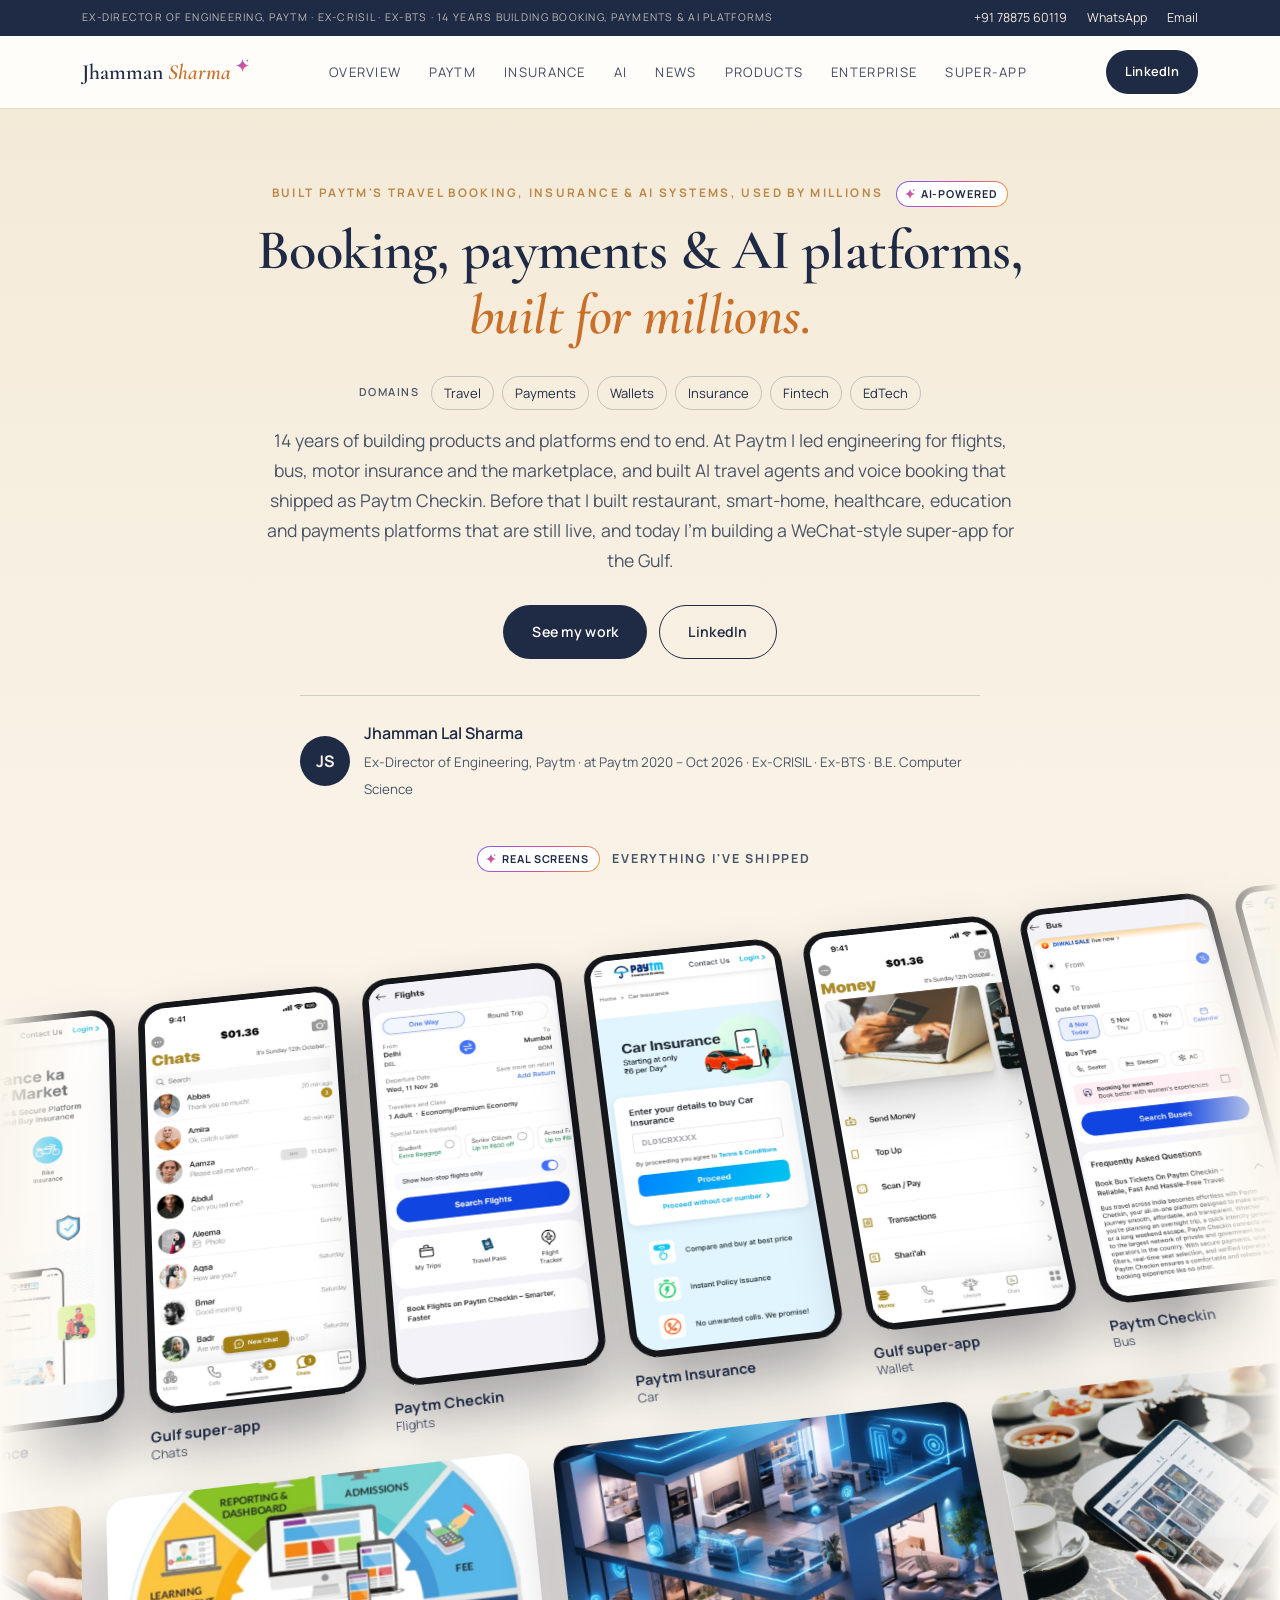
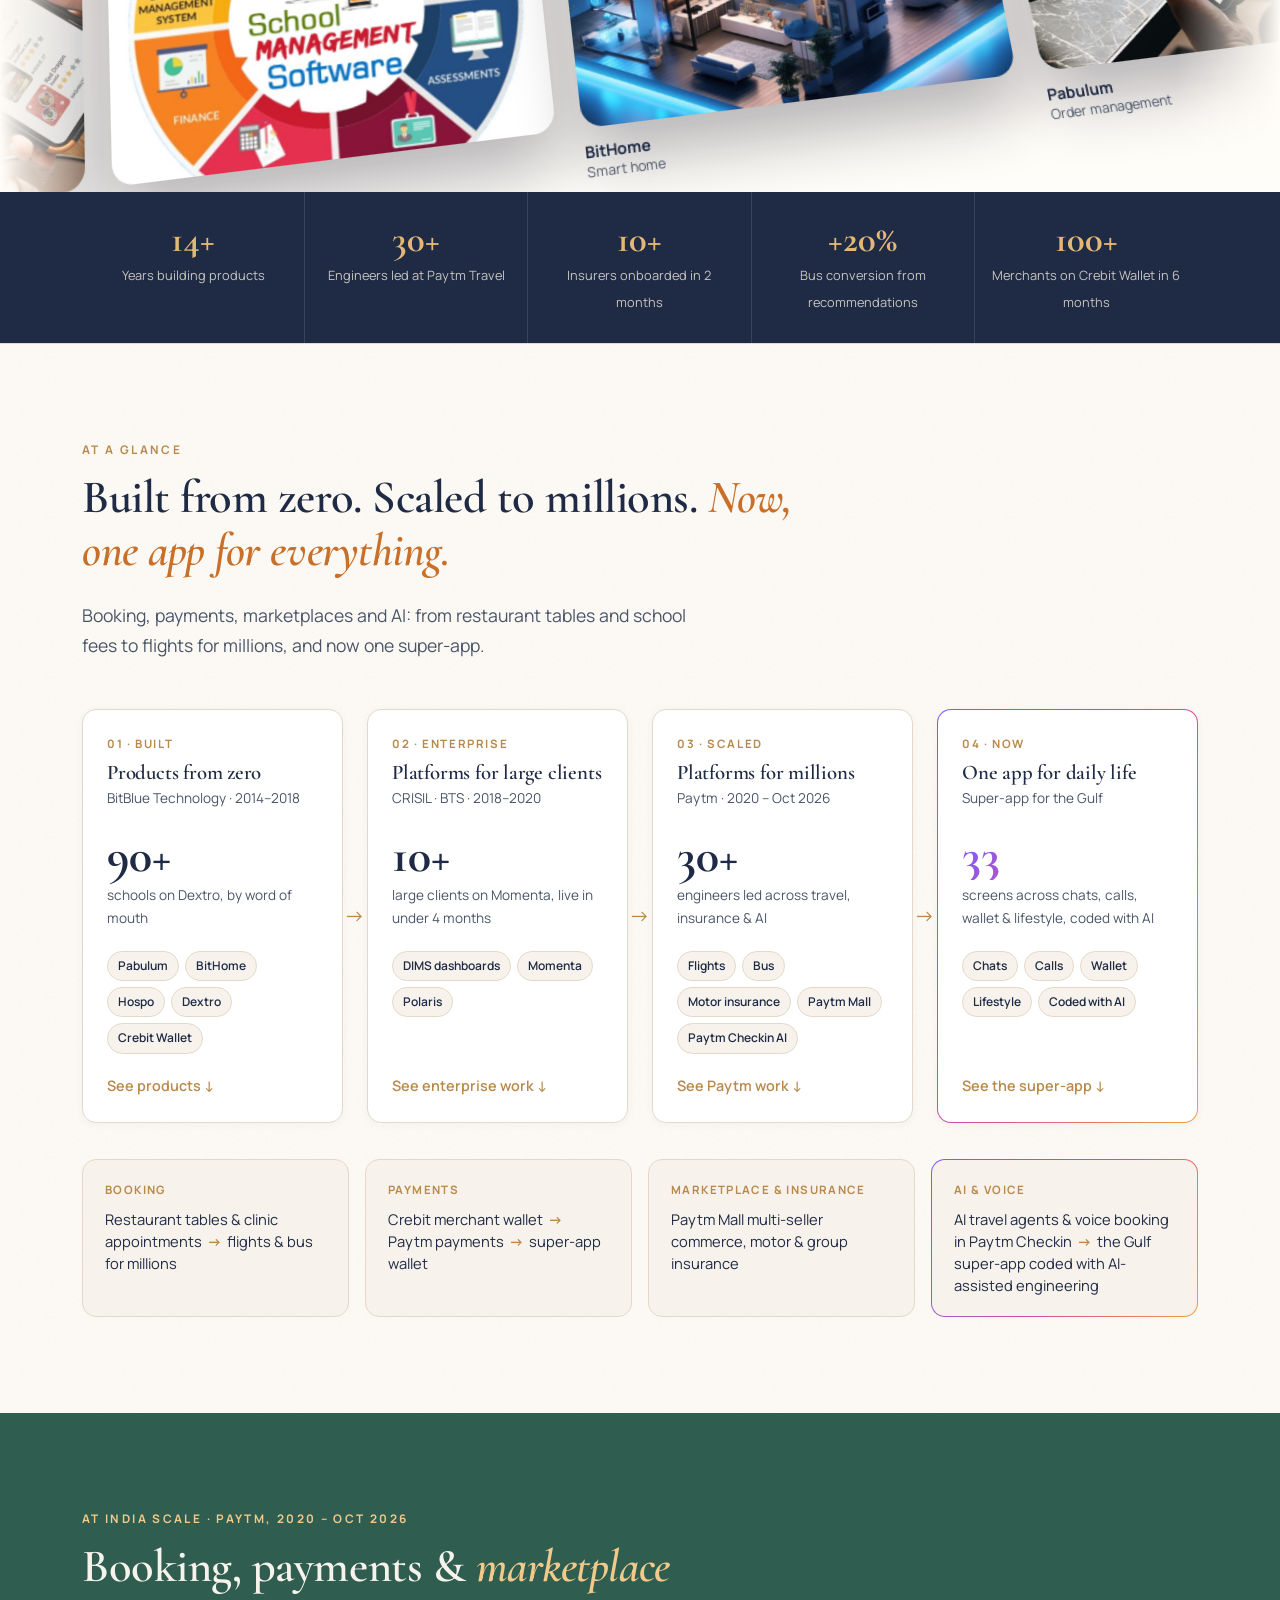
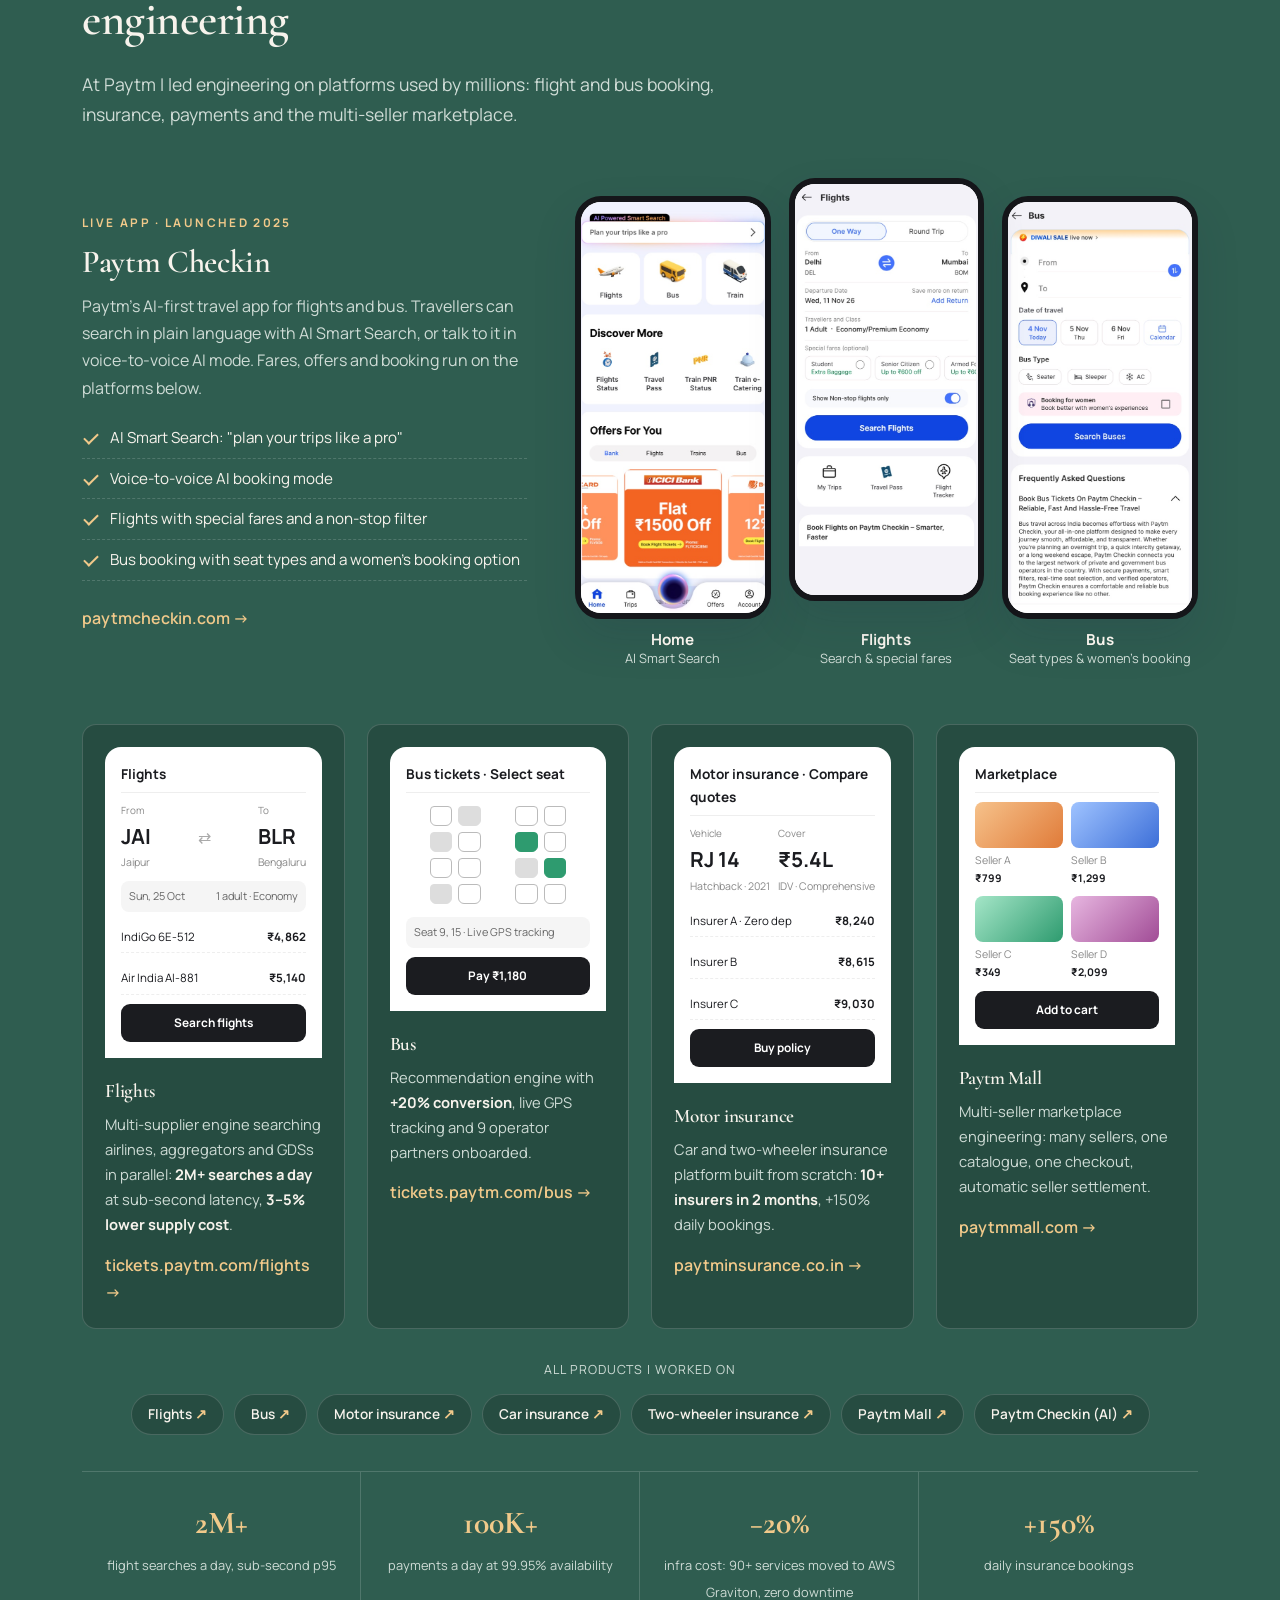
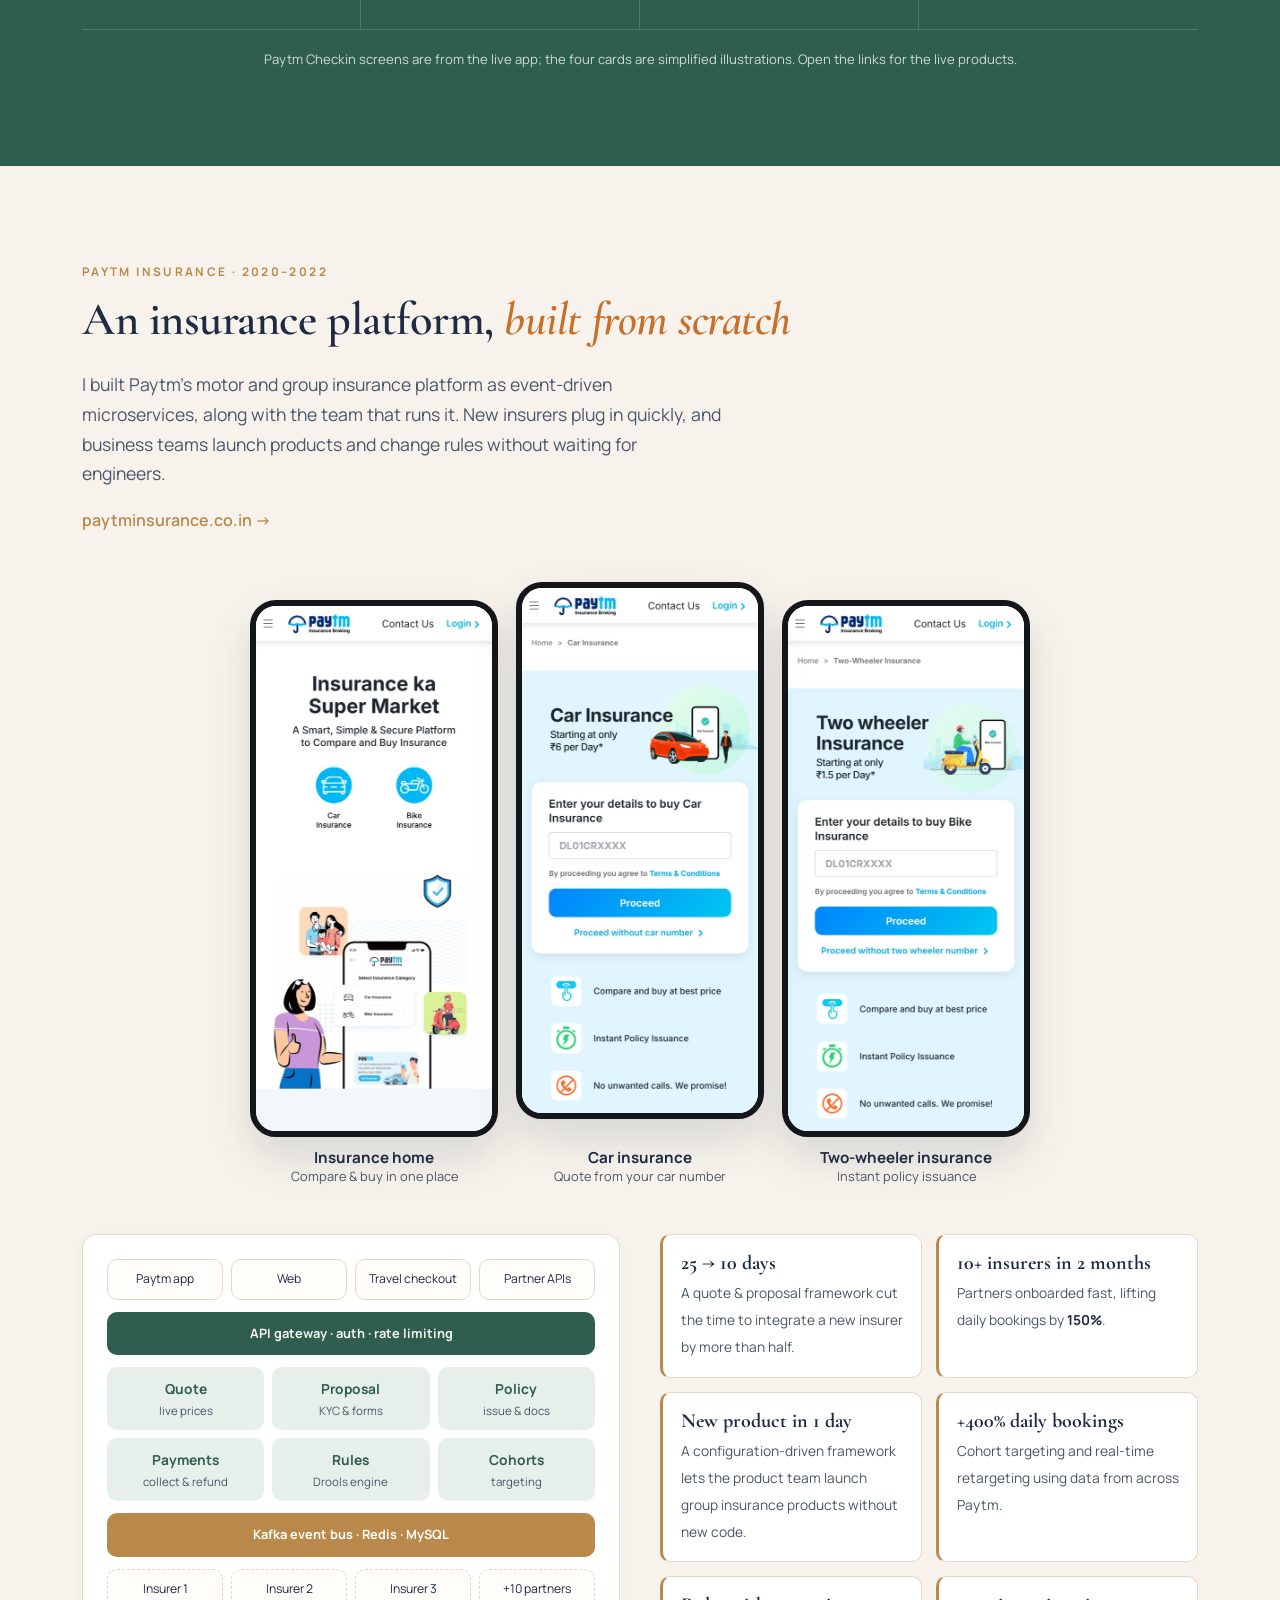
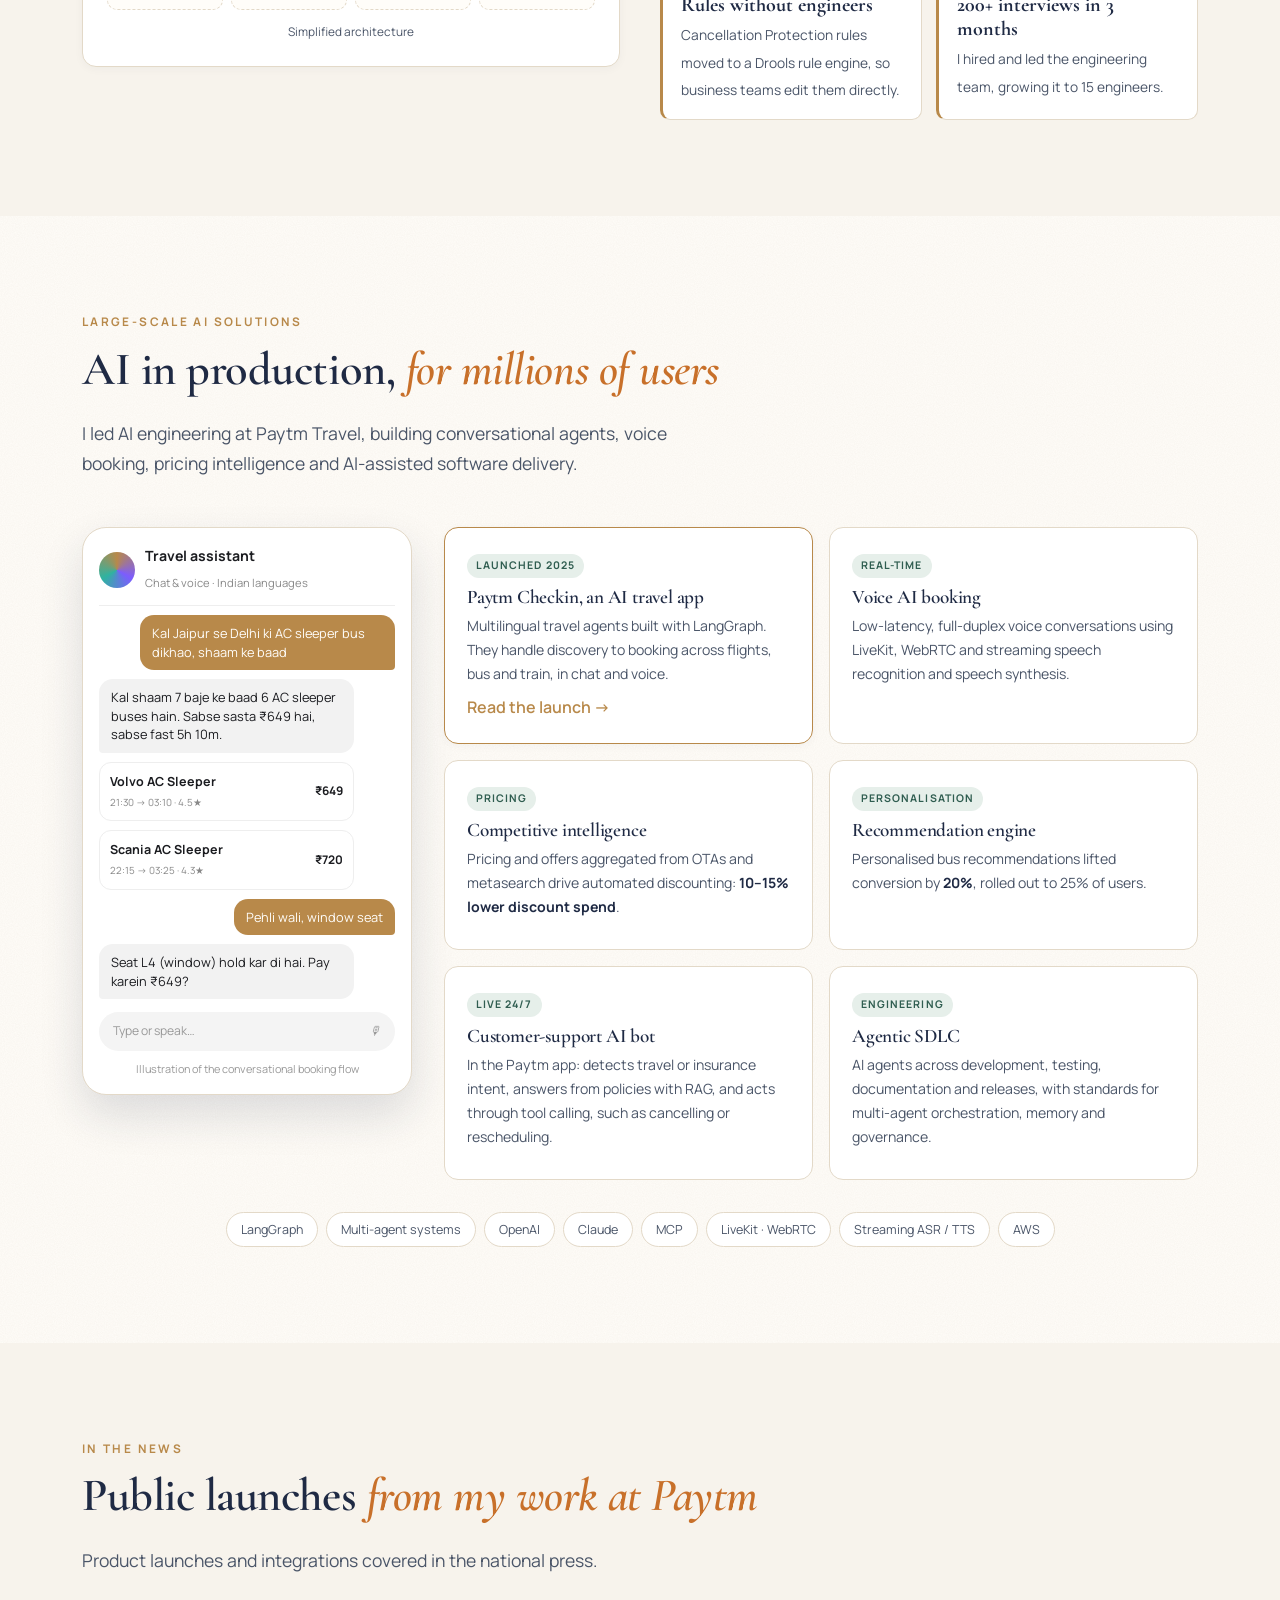
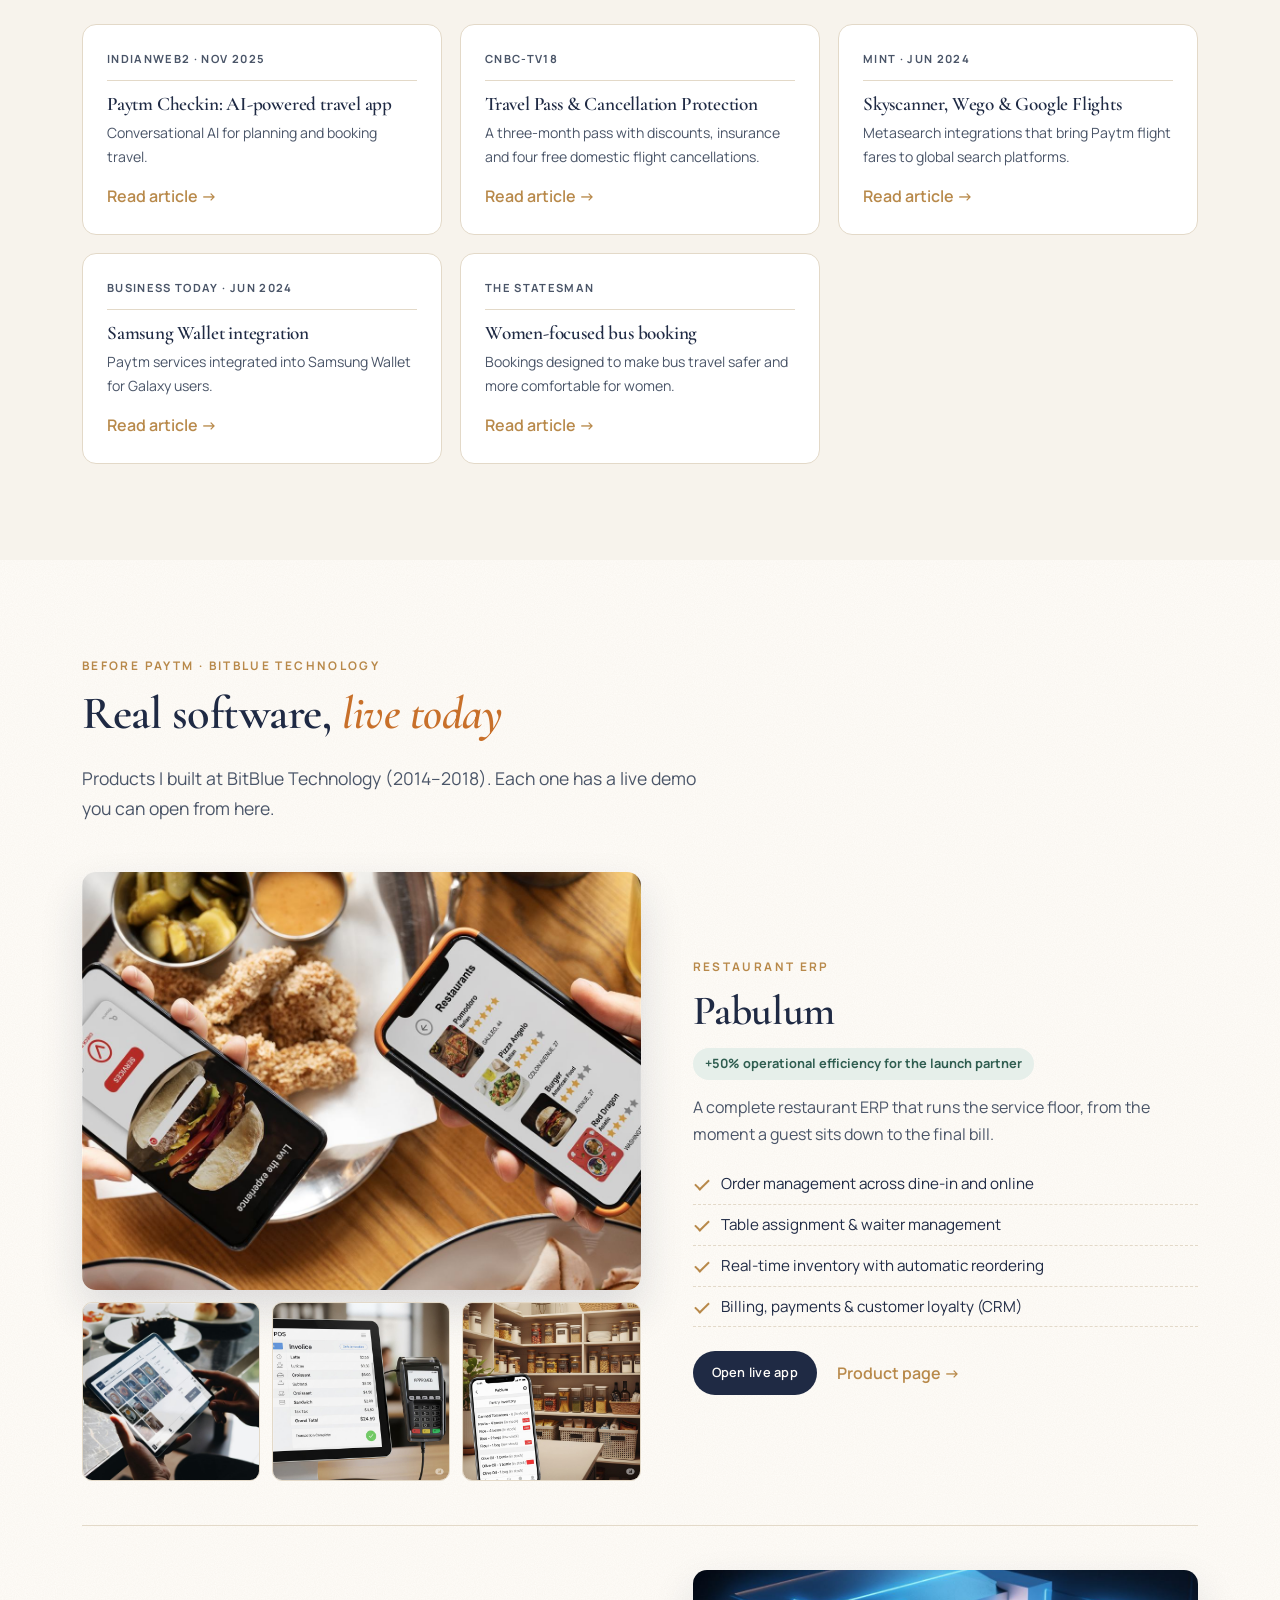
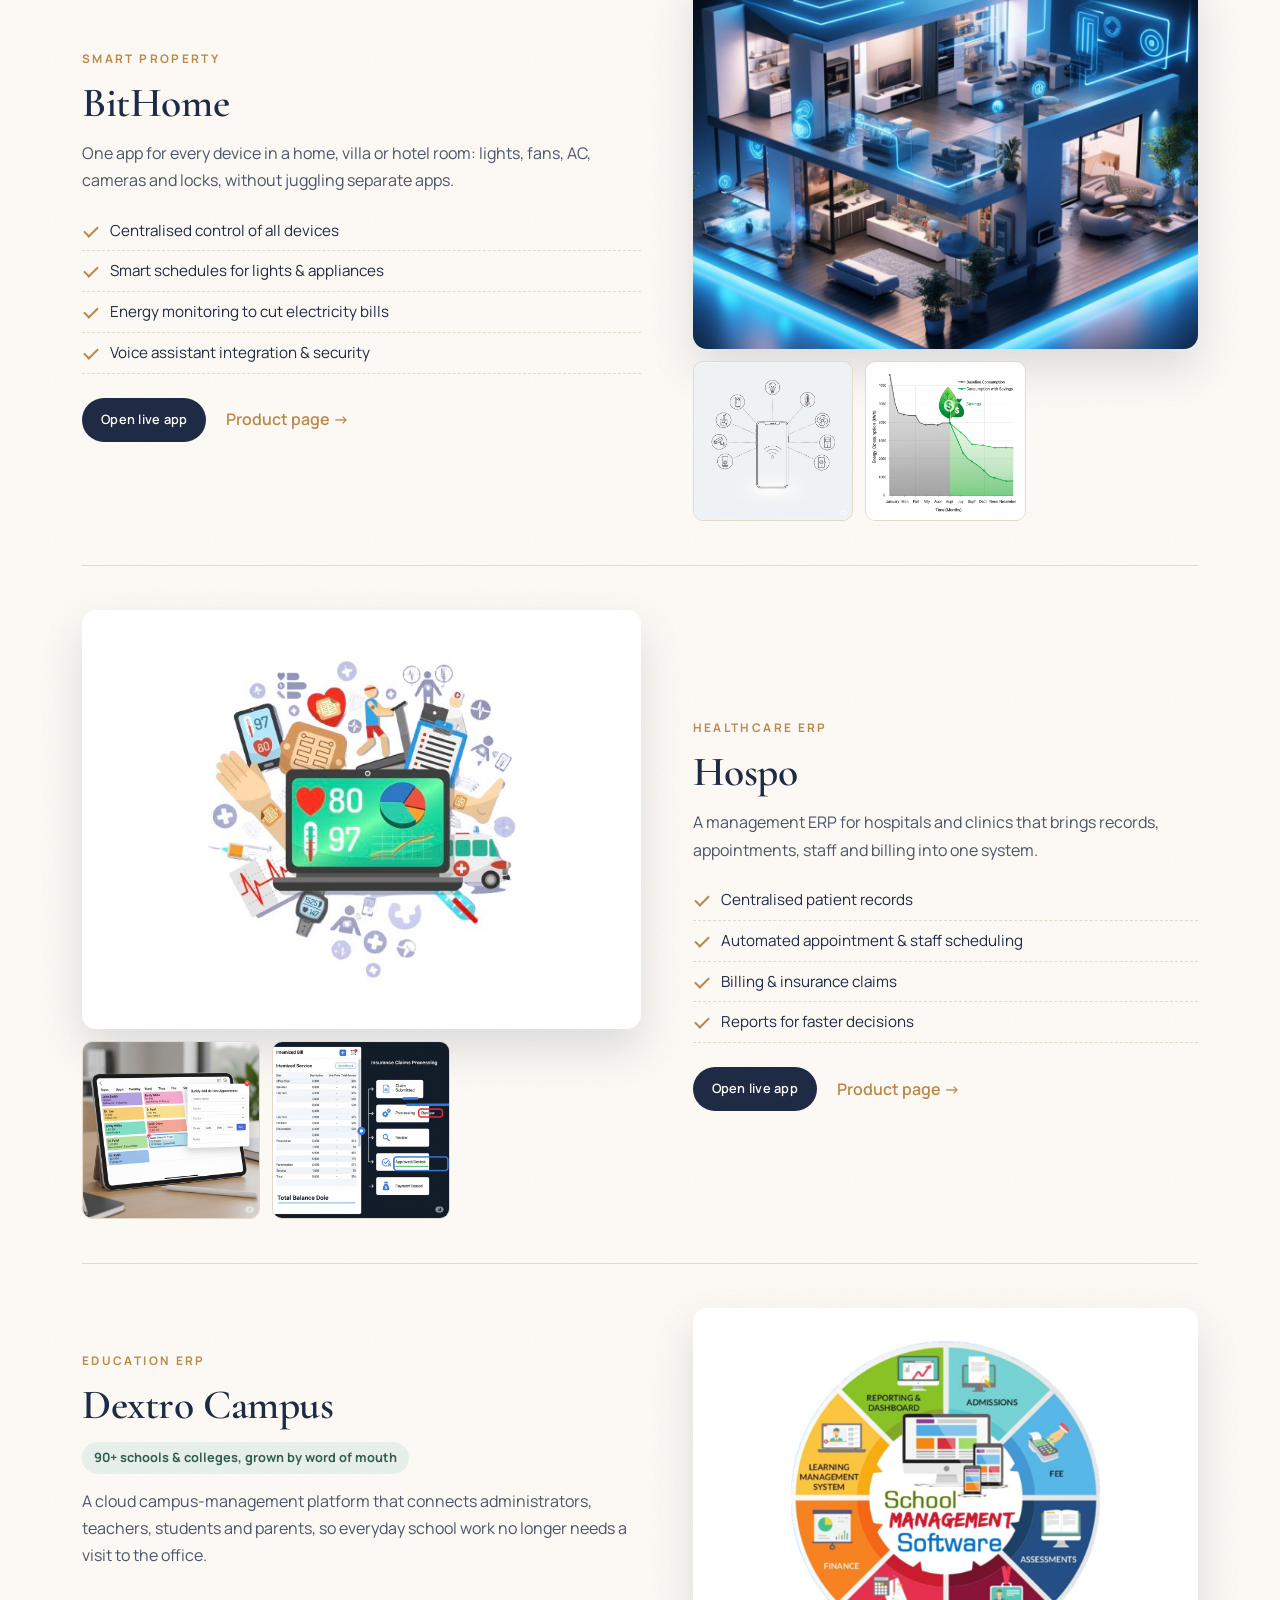
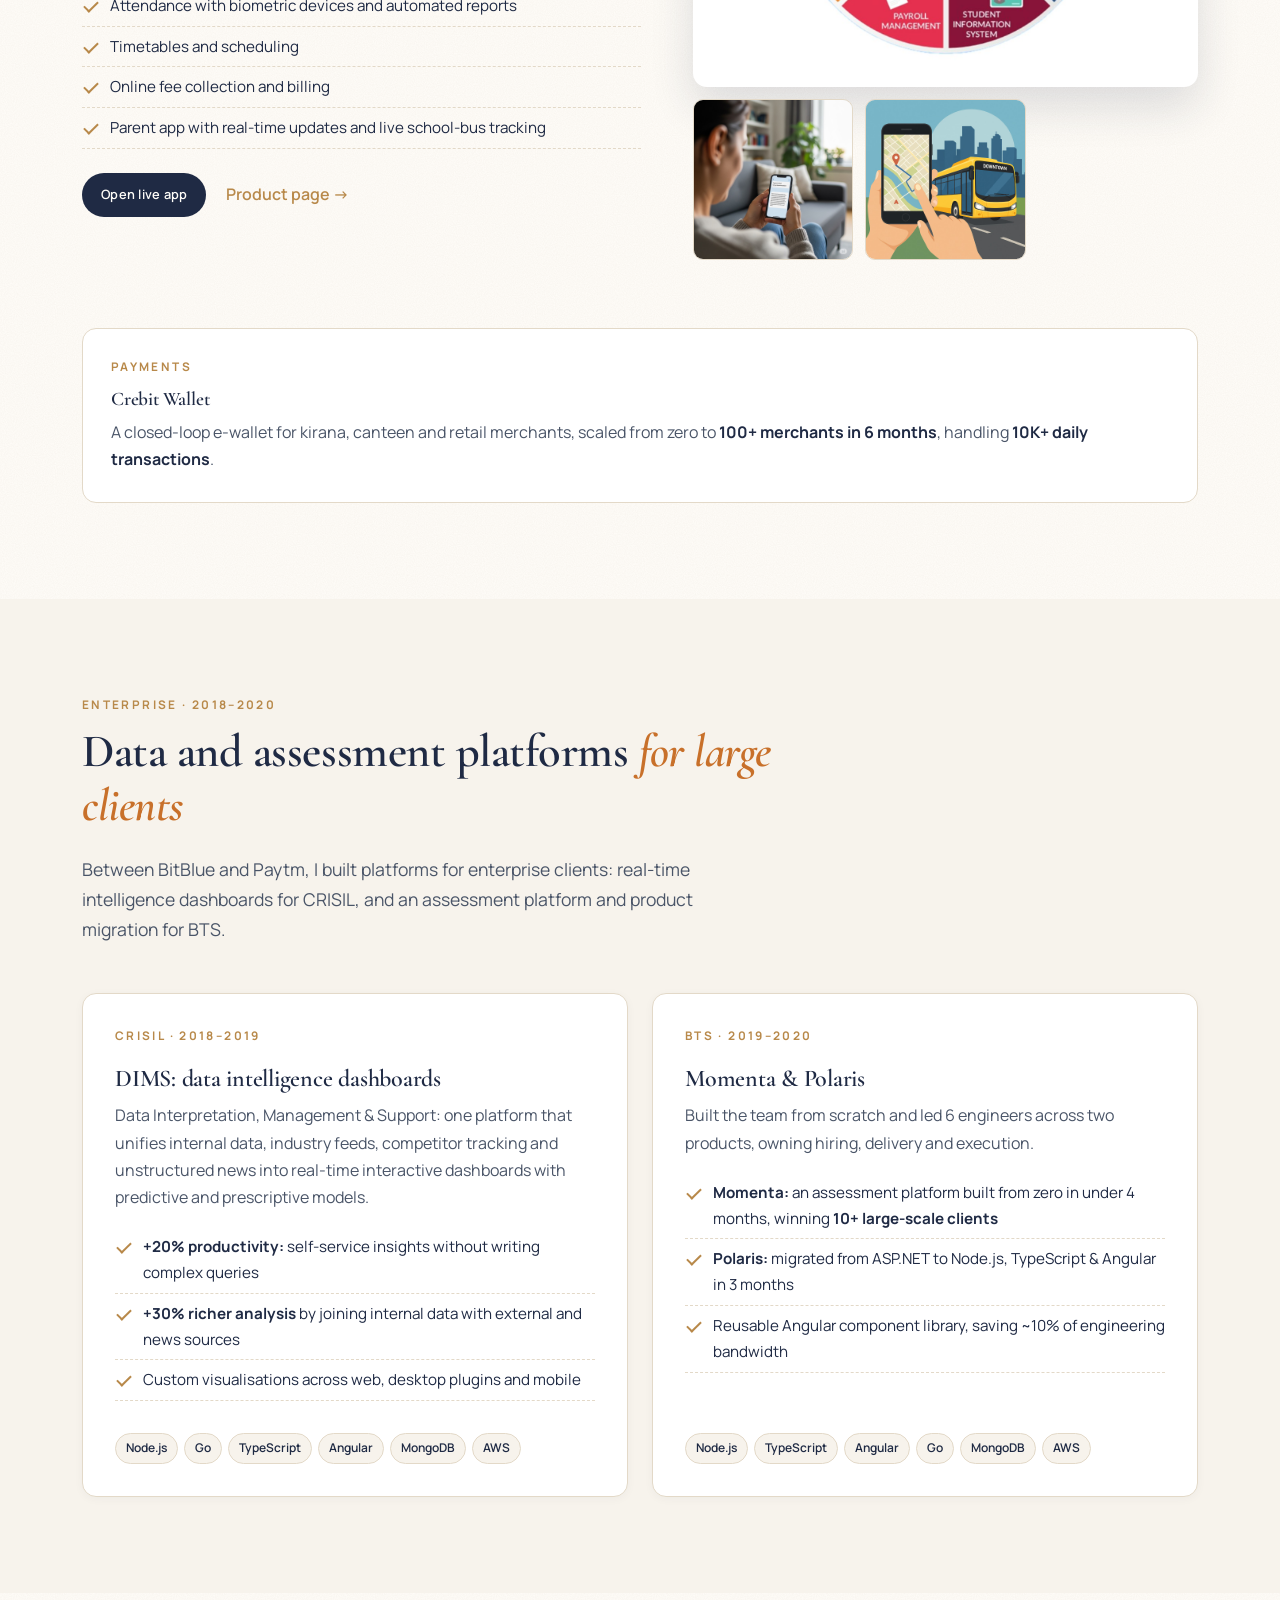
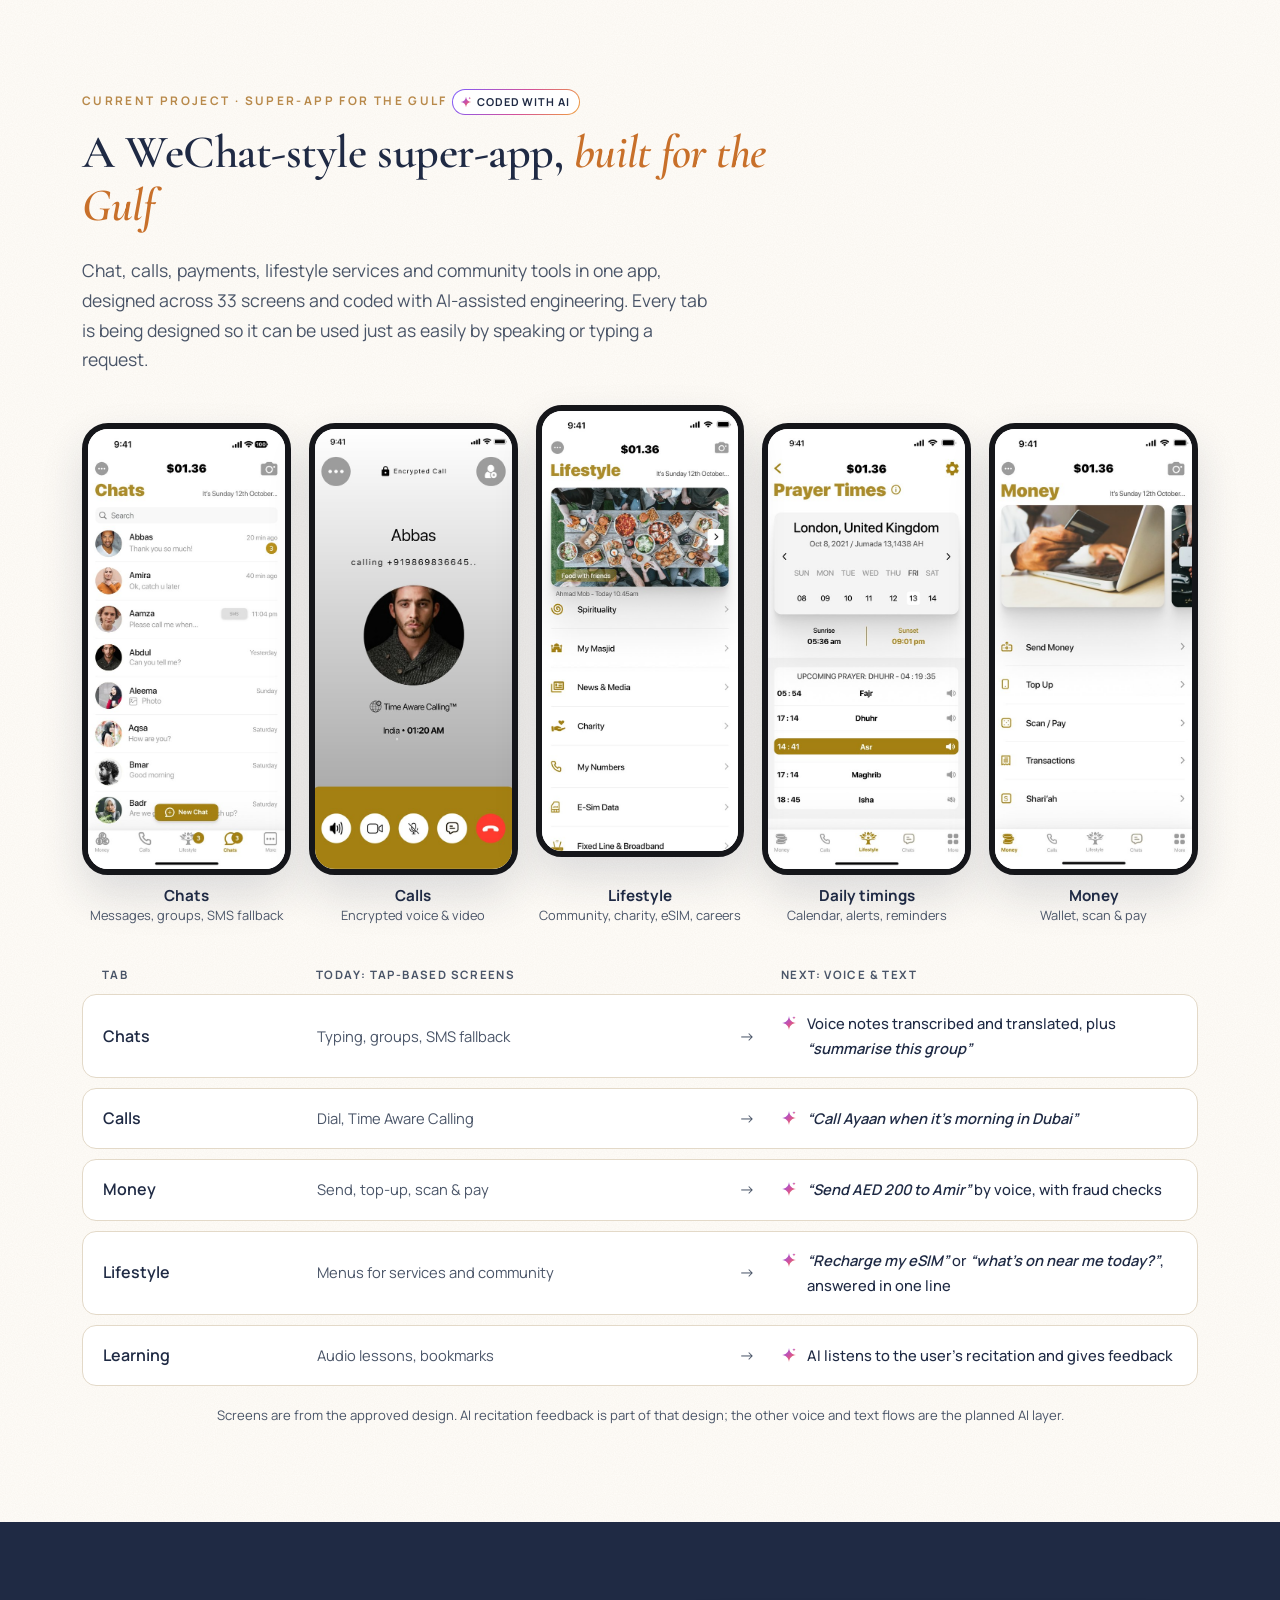
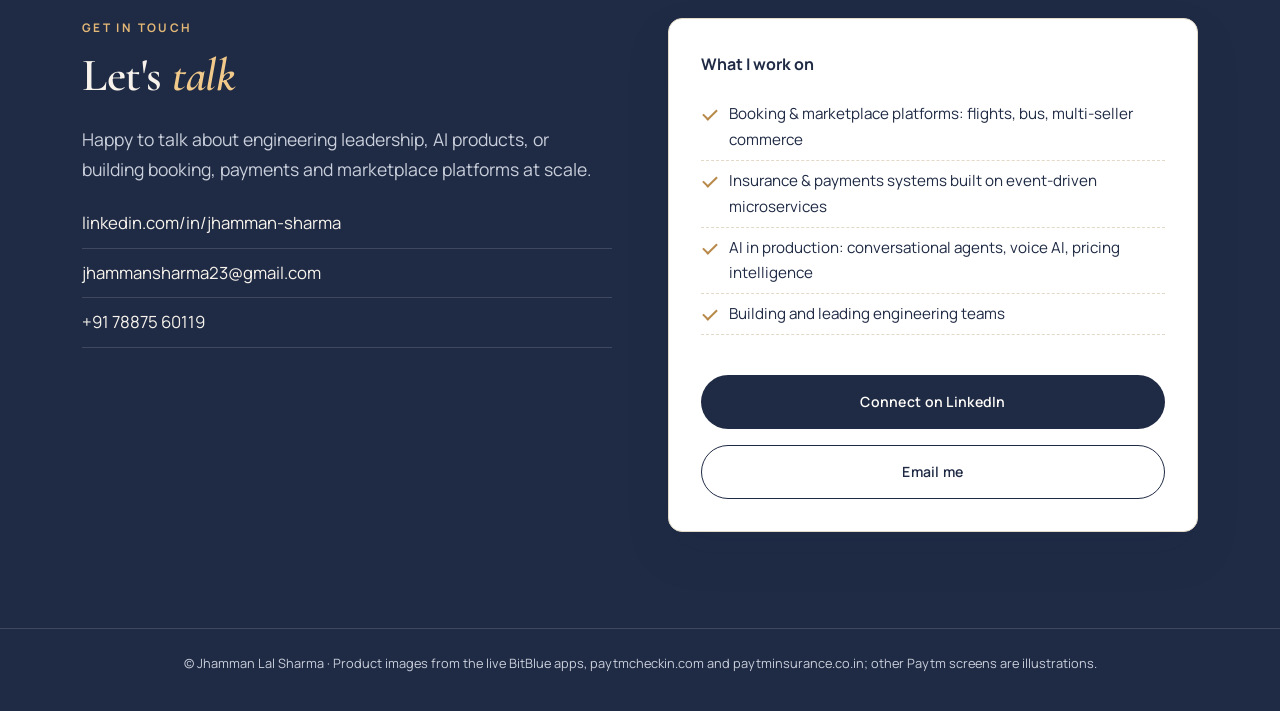
==== commit 8c5d089a: "Add domains row under hero headline Co-Authored-By: Claude Opus 5.5 <noreply@anthropic.com>" ====
--- a/index.html
+++ b/index.html
@@ -566,6 +566,9 @@
 .chapter:not(:last-child)::after{right:-22px}
 @media (max-width:1100px){.chapters{grid-template-columns:1fr 1fr;gap:34px}.chapter:nth-child(2)::after{content:"↓";right:auto;left:50%;top:auto;bottom:-30px;transform:translateX(-50%)}}
 @media (max-width:900px){.chapters{grid-template-columns:1fr}.chapter:not(:last-child)::after{content:"↓";right:auto;left:50%;top:auto;bottom:-30px;transform:translateX(-50%)}}
+.domains{display:flex;flex-wrap:wrap;justify-content:center;align-items:center;gap:8px;margin:18px auto 16px}
+.domains span{font-size:11px;letter-spacing:.14em;text-transform:uppercase;color:var(--hero-muted,var(--muted));margin-right:4px;font-weight:600}
+.domains i{font-style:normal;font-size:13px;padding:5px 12px;border-radius:999px;border:1px solid color-mix(in srgb,var(--hero-ink,var(--ink)) 22%,transparent);color:var(--hero-ink,var(--ink))}
 
 /* @fonts https://fonts.googleapis.com/css2?family=Cormorant+Garamond:ital,wght@0,500;0,600;0,700;1,600&family=Manrope:wght@400;500;600;700&display=swap */
 /* @title Jhamman Sharma — Ivory & Ink */
@@ -651,6 +654,7 @@
     <div class="hero-copy">
       <div class="eyebrow">Built Paytm's travel booking, insurance &amp; AI systems, used by millions <span class="ai-chip"><svg class="spark" aria-hidden="true"><use href="#spk"/></svg>AI-powered</span></div>
       <h1>Booking, payments &amp; AI platforms, <em>built for millions.</em></h1>
+      <div class="domains"><span>Domains</span><i>Travel</i><i>Payments</i><i>Wallets</i><i>Insurance</i><i>Fintech</i><i>EdTech</i></div>
       <p class="lead">14 years of building products and platforms end to end. At Paytm I led engineering for flights, bus, motor insurance and the marketplace, and built AI travel agents and voice booking that shipped as Paytm Checkin. Before that I built restaurant, smart-home, healthcare, education and payments platforms that are still live, and today I'm building a WeChat-style super-app for the Gulf.</p>
       <div class="ctas">
         <a class="btn btn-primary" href="#glance">See my work</a>
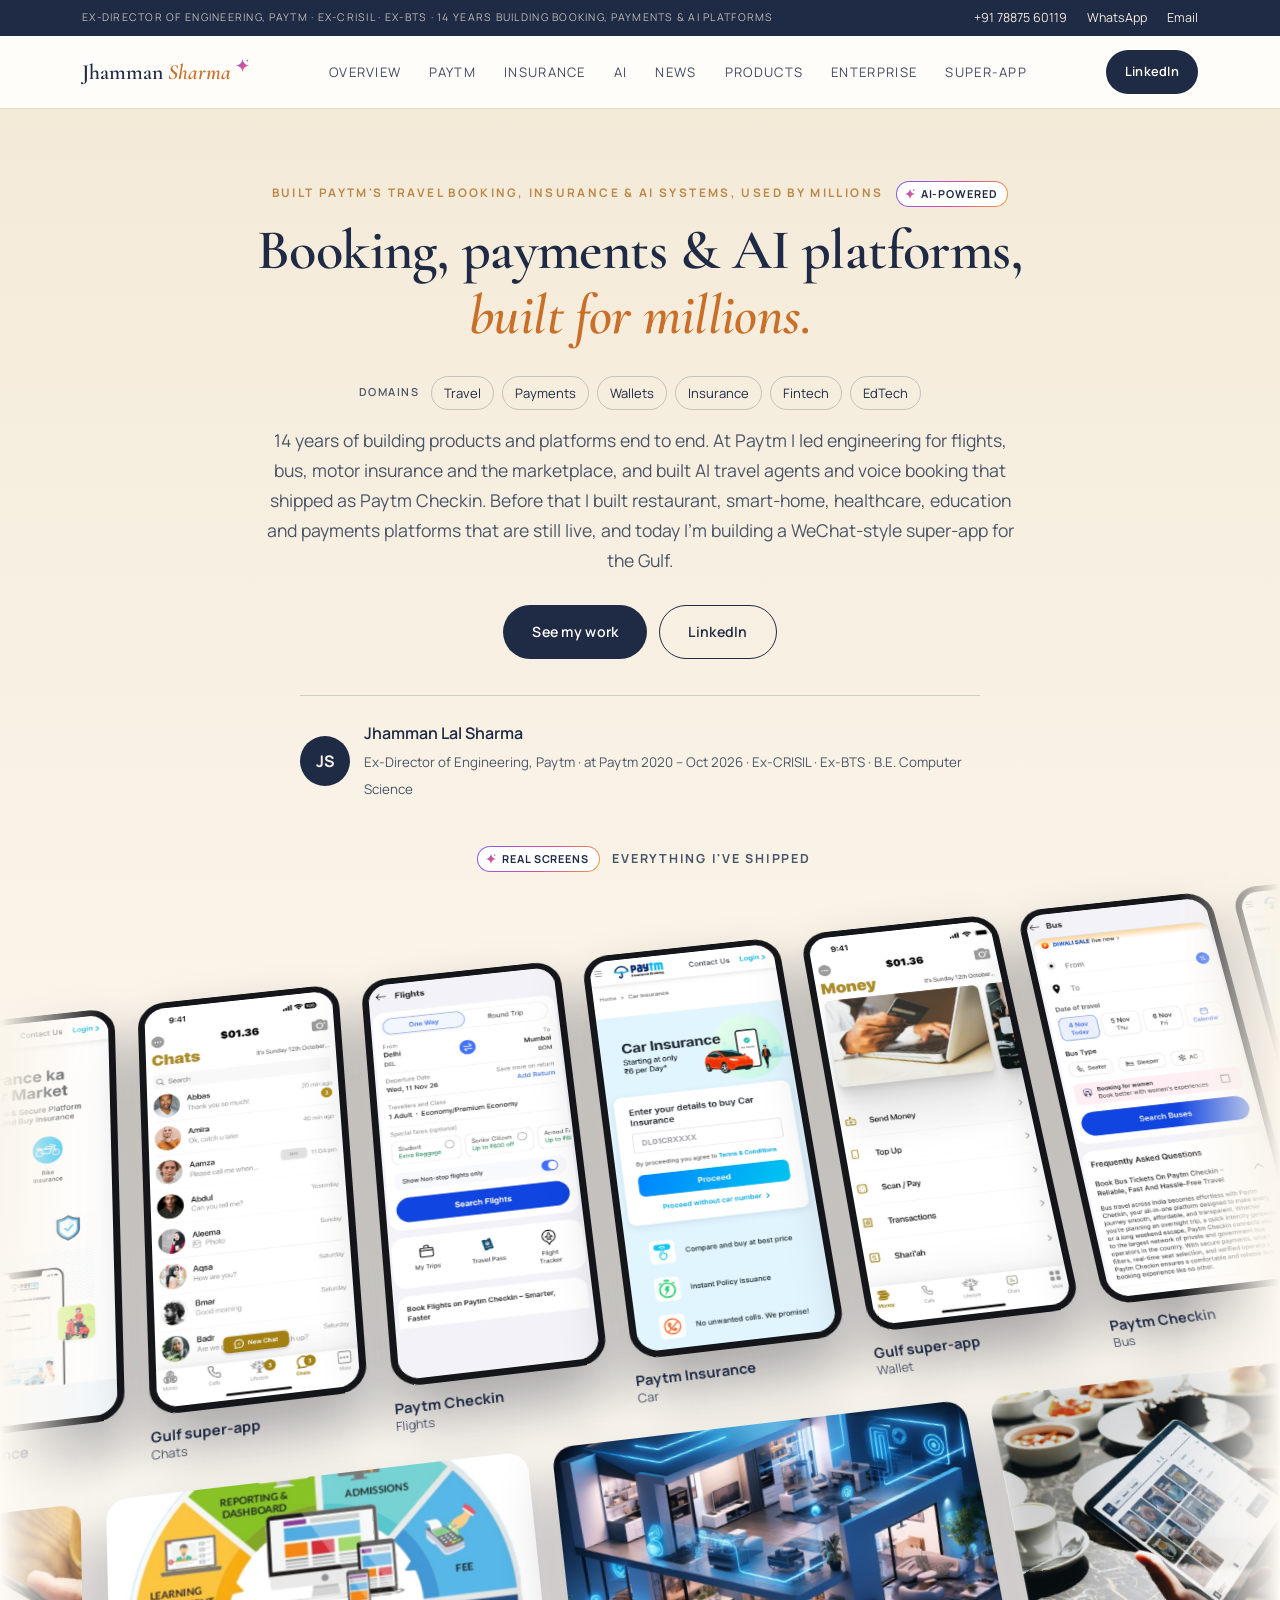
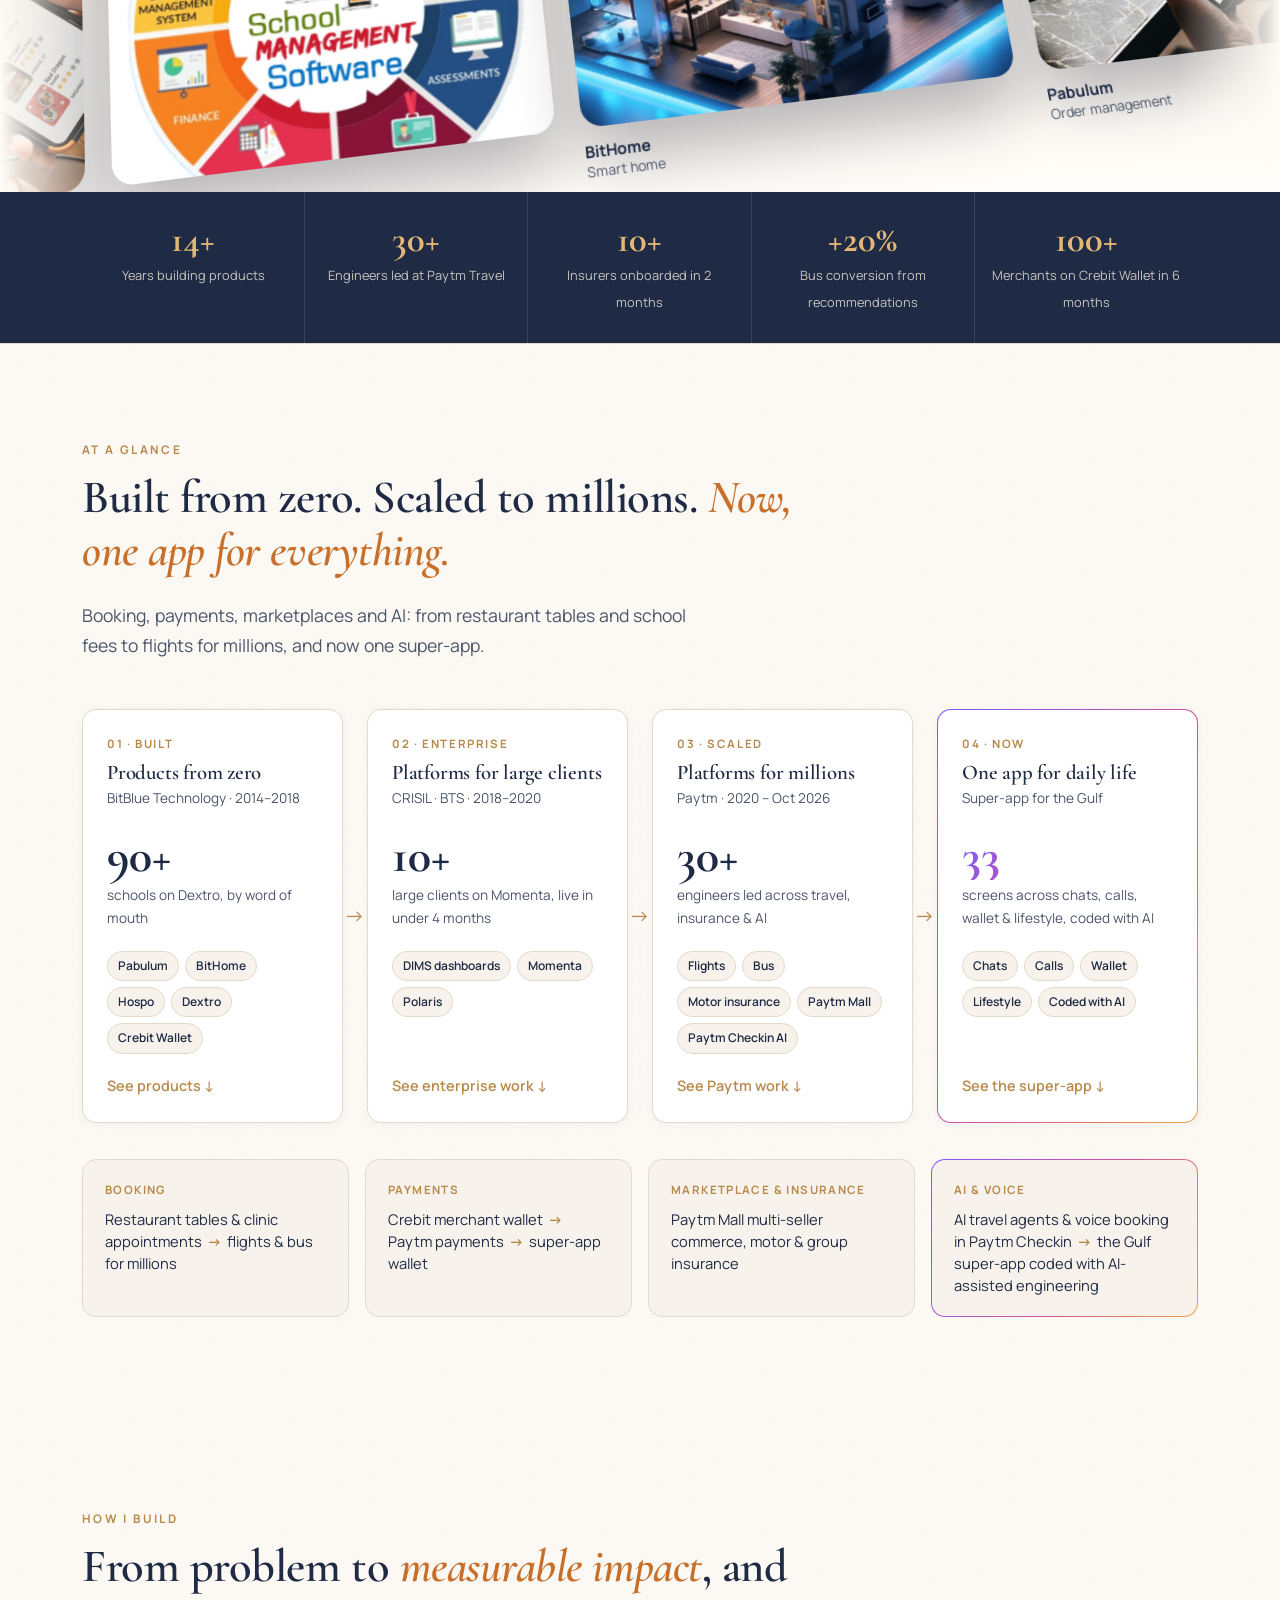
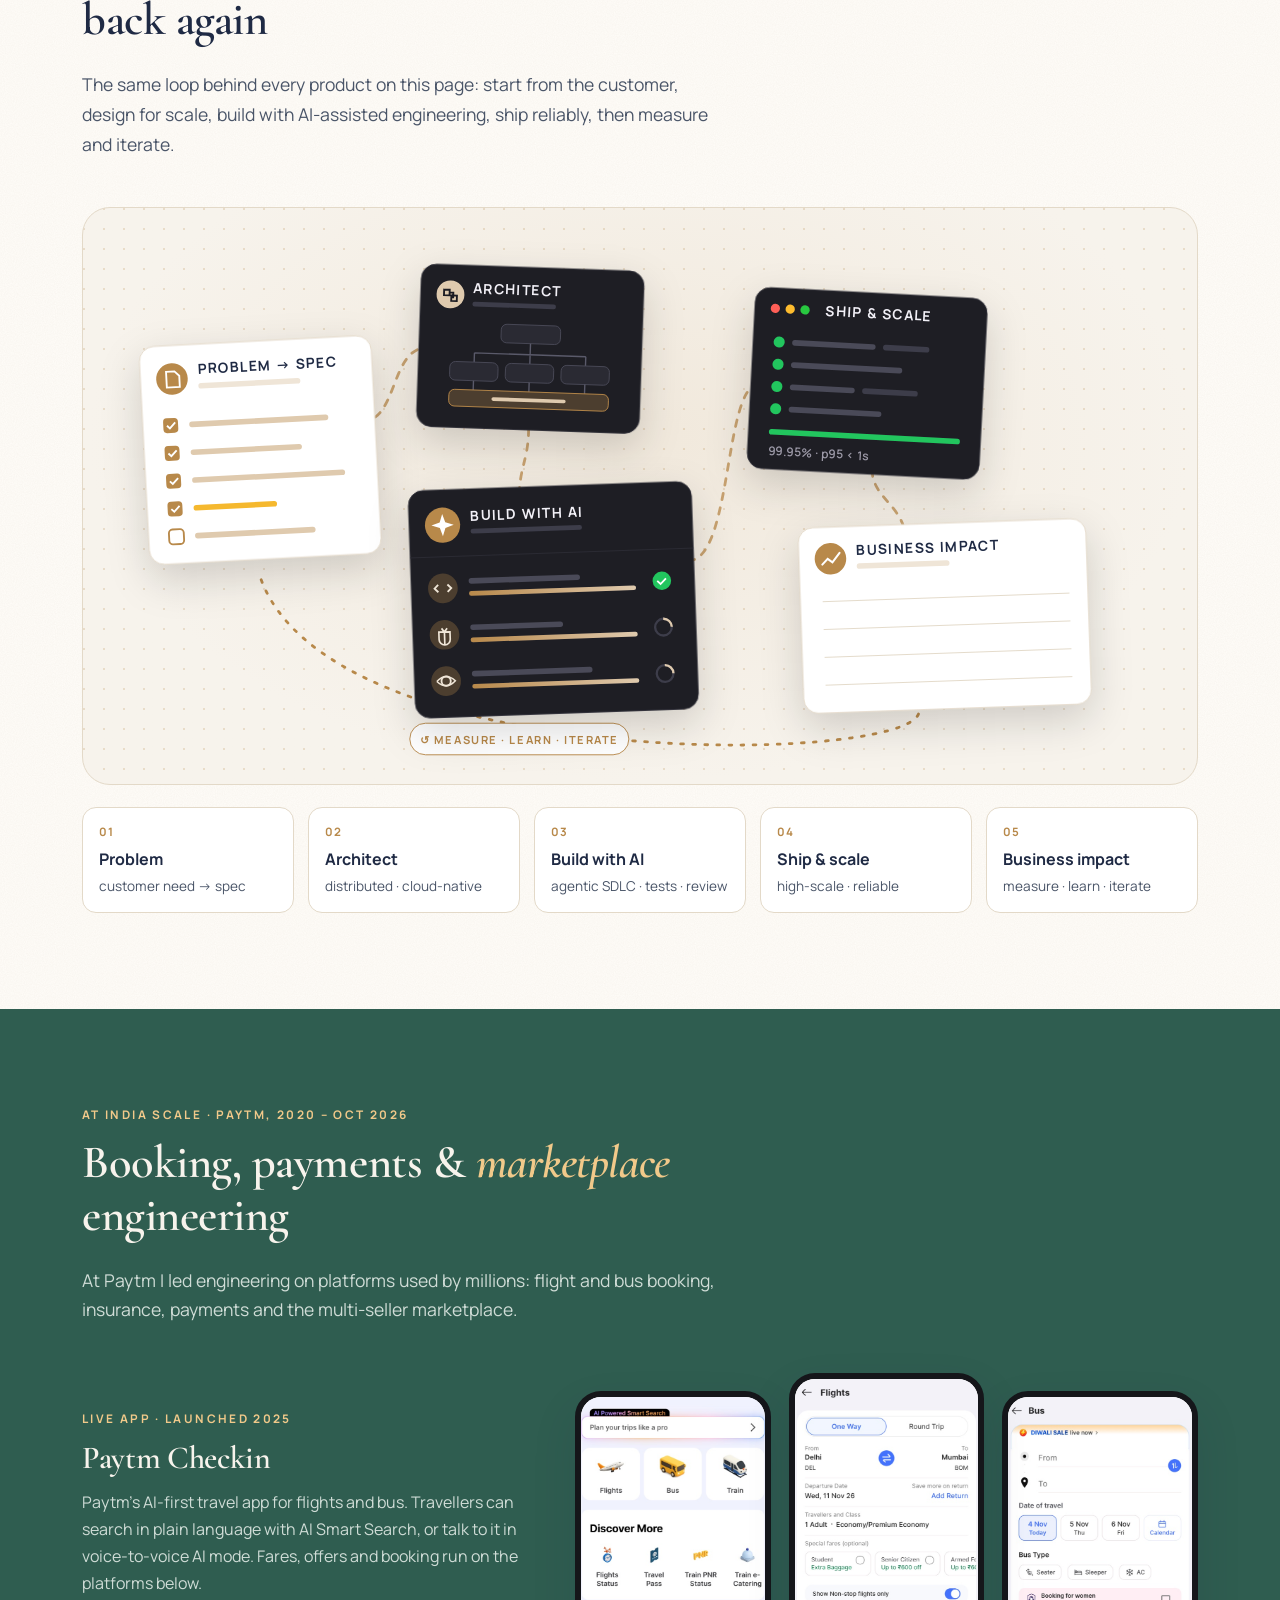
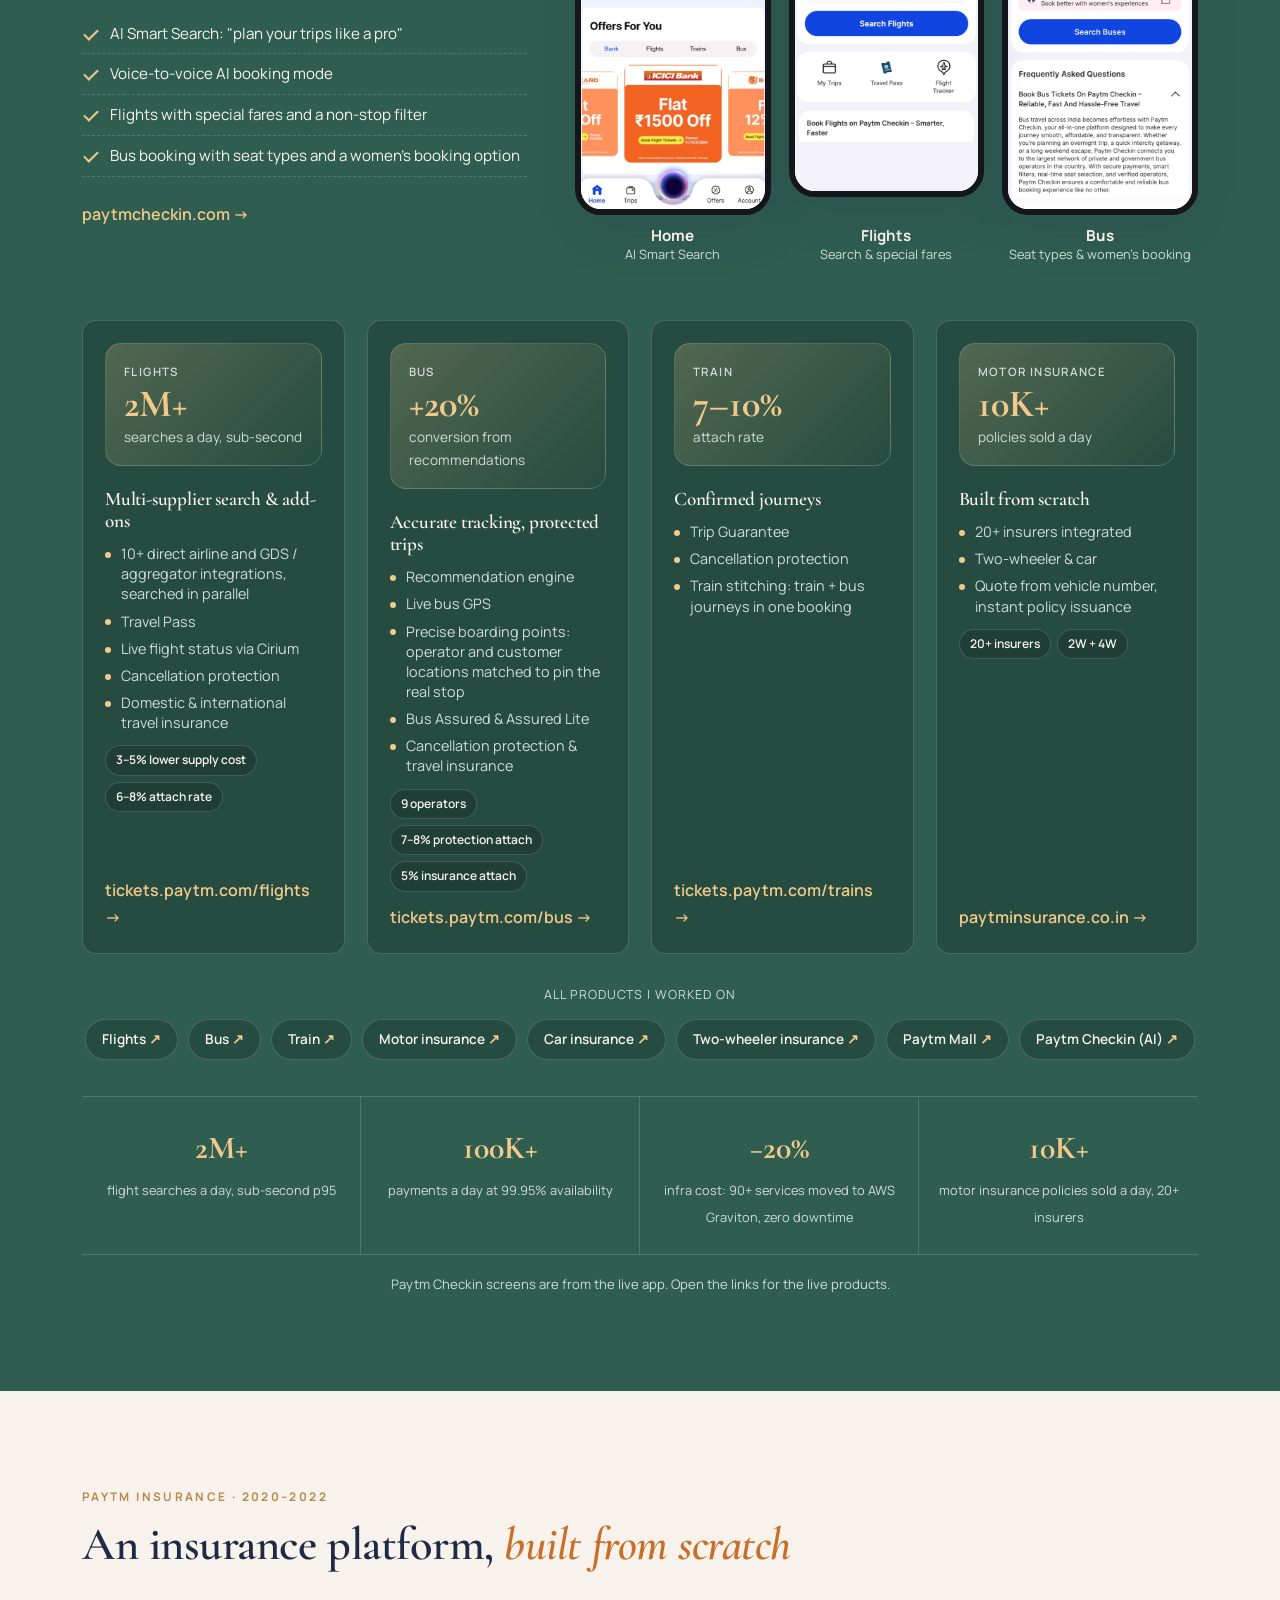
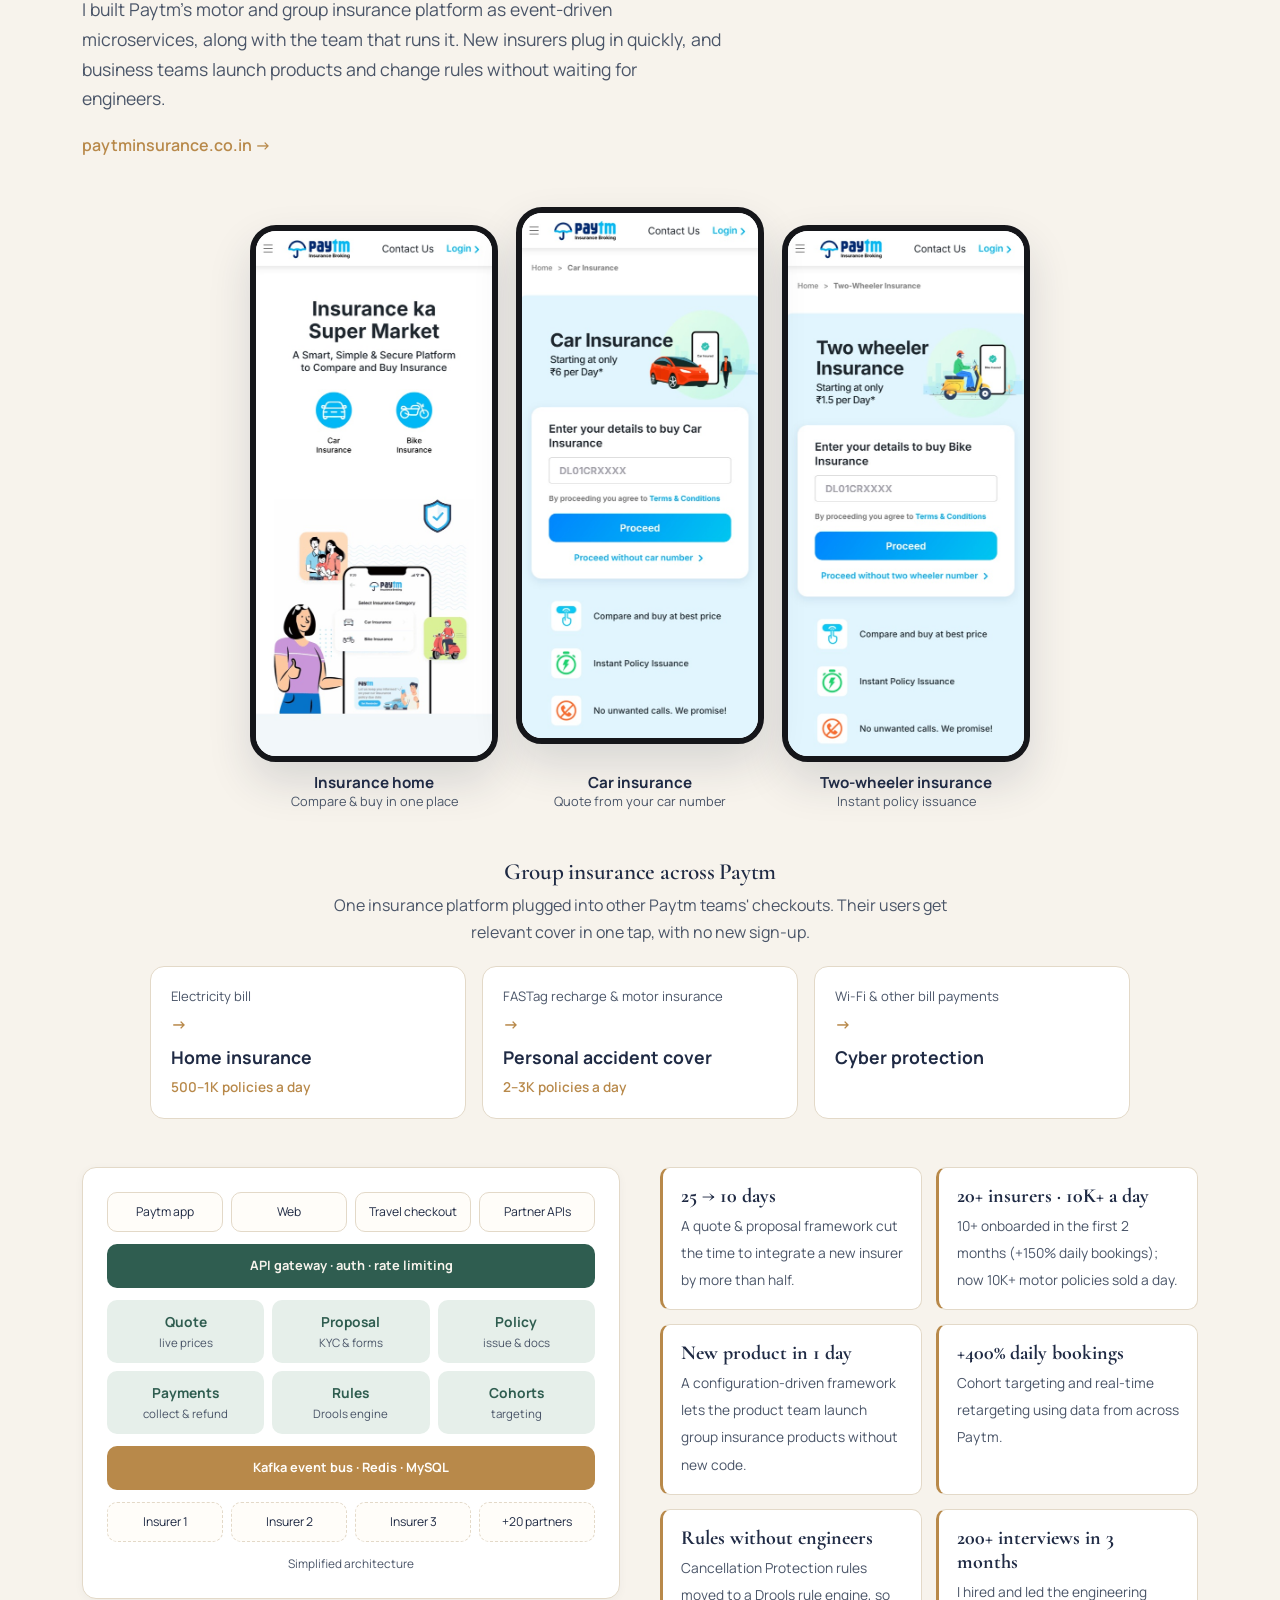
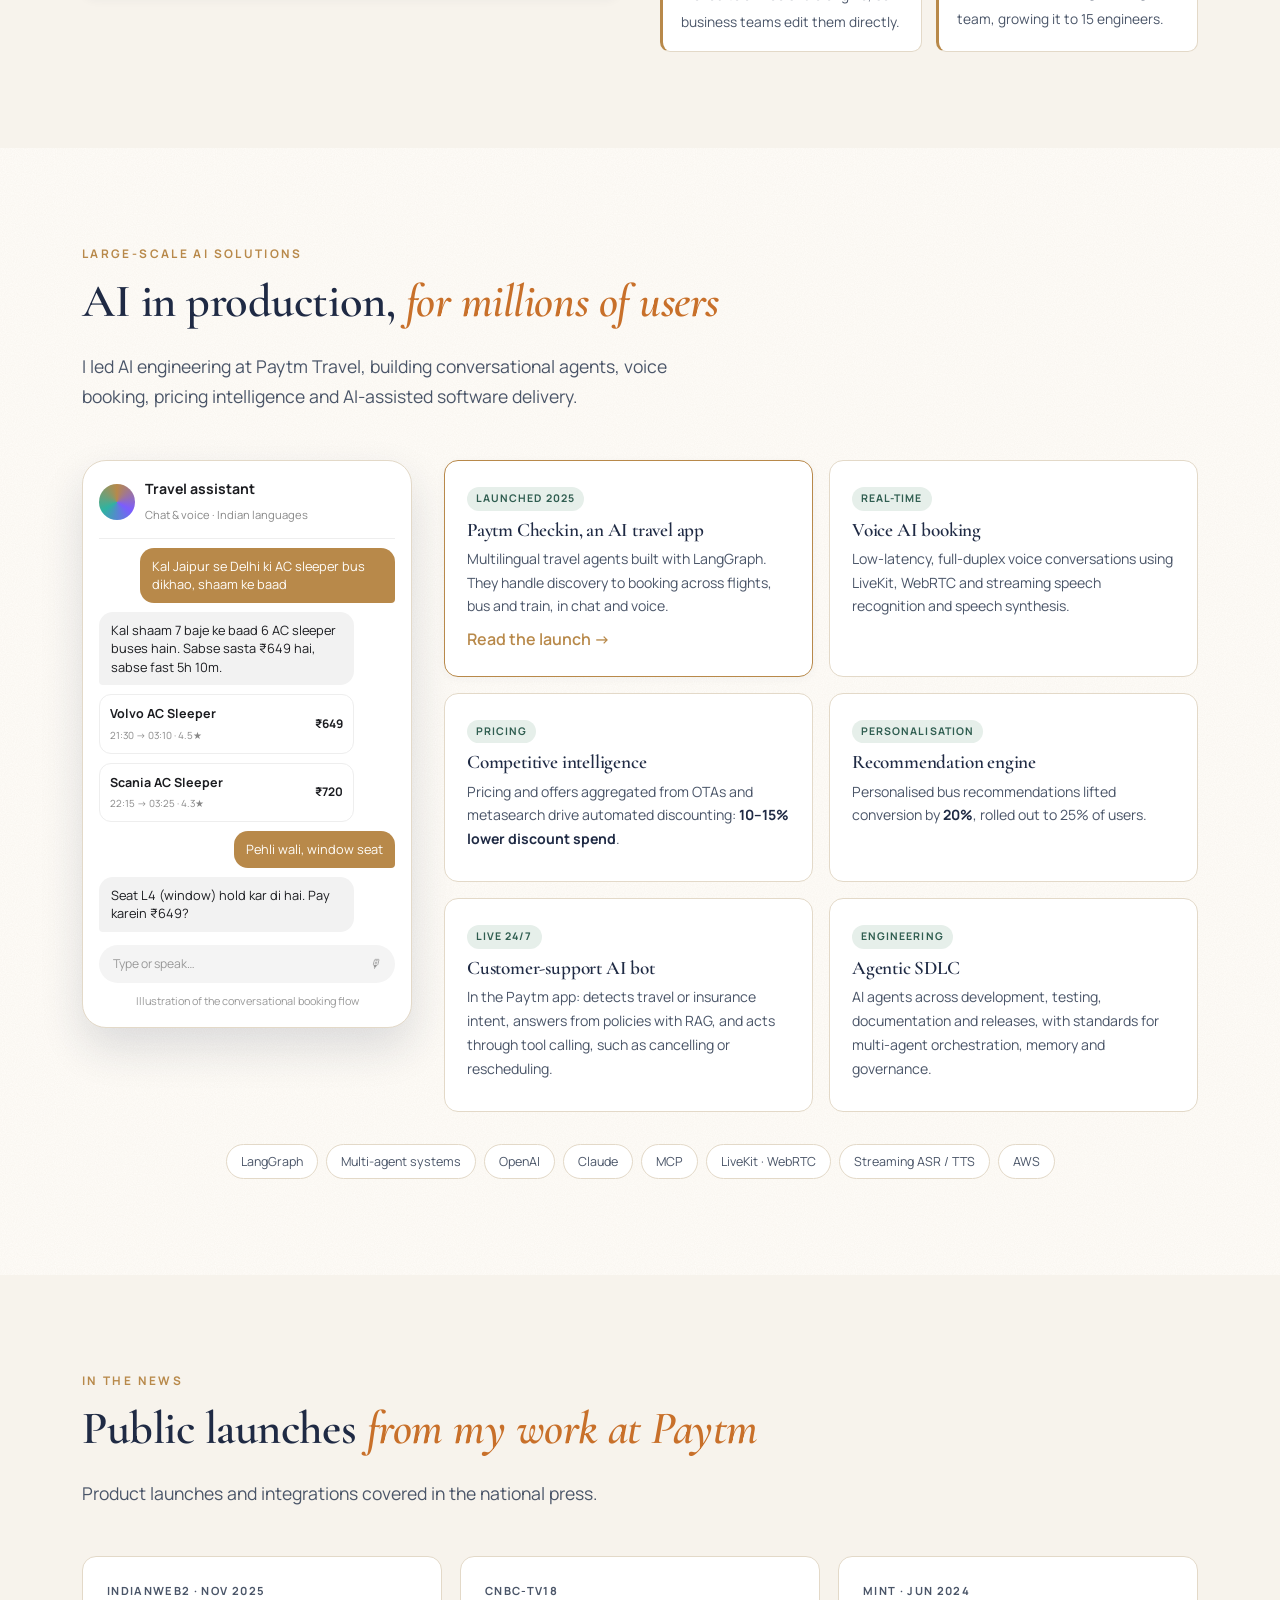
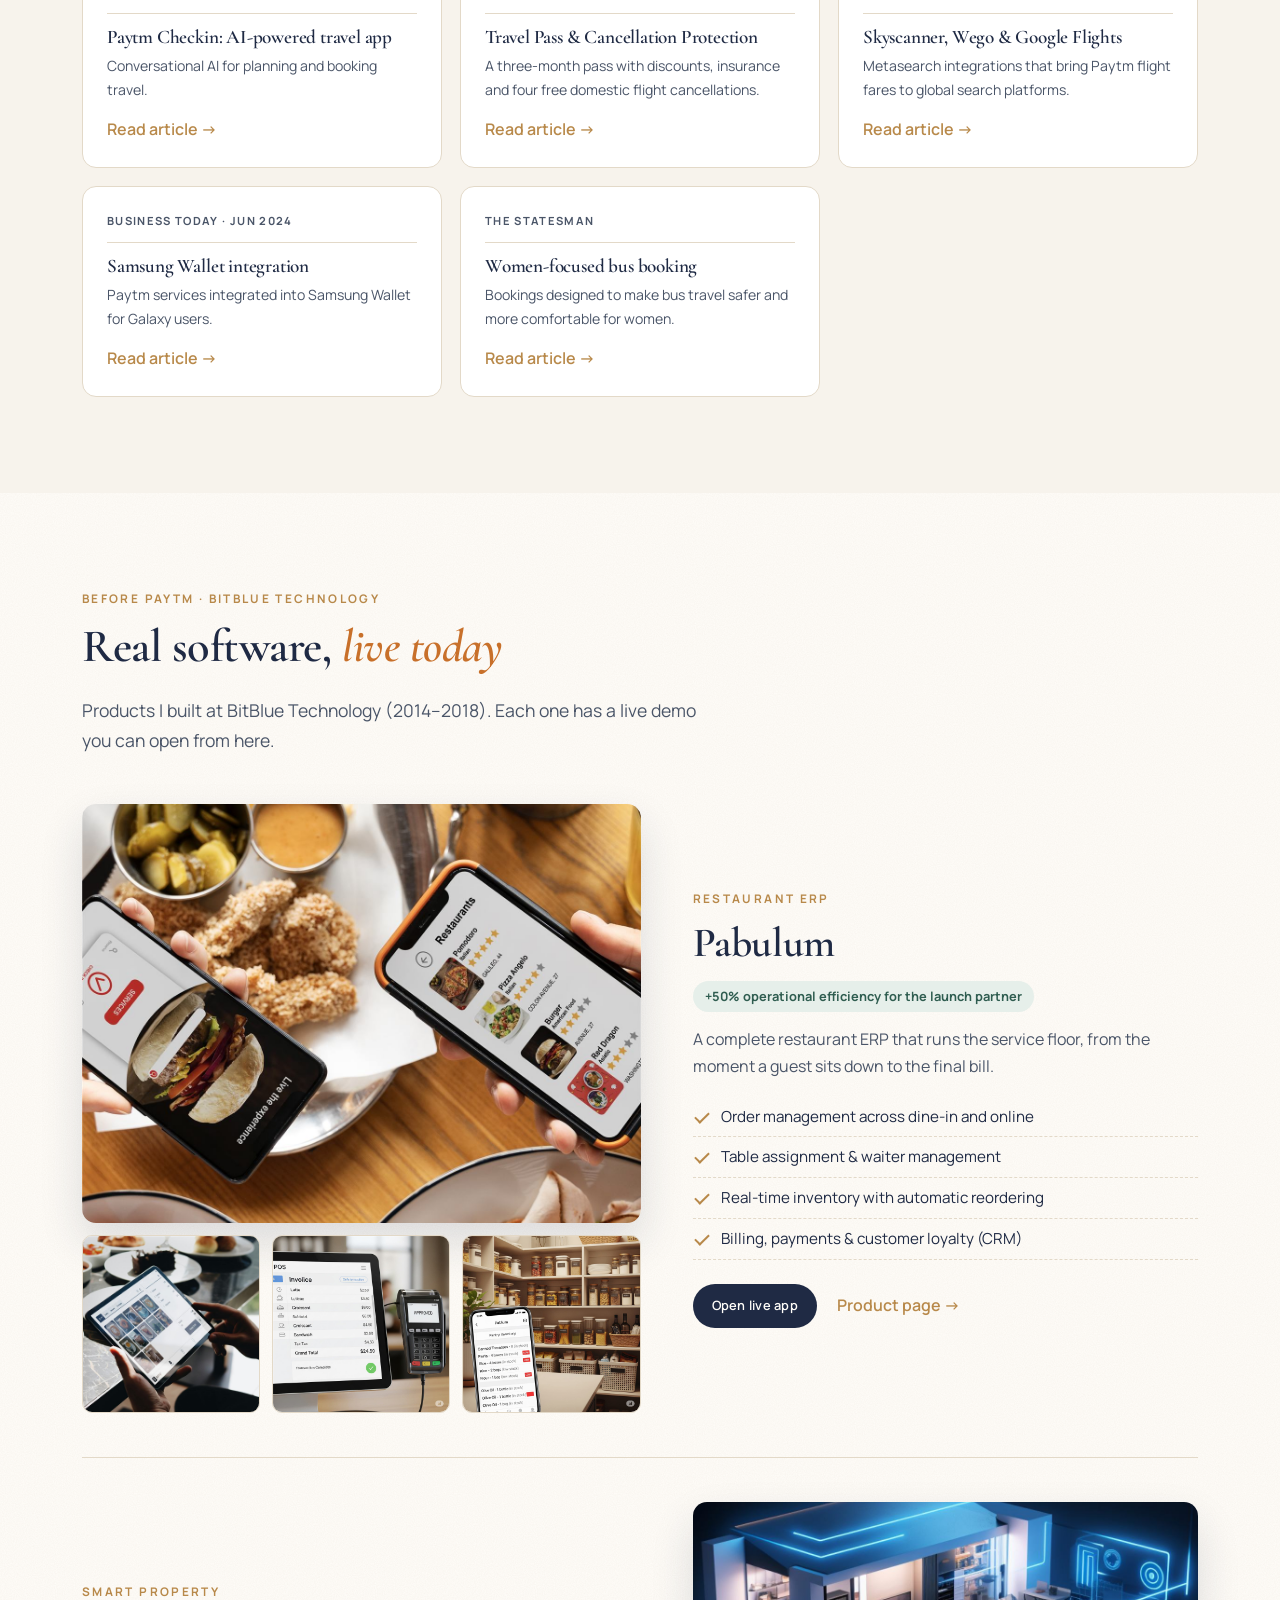
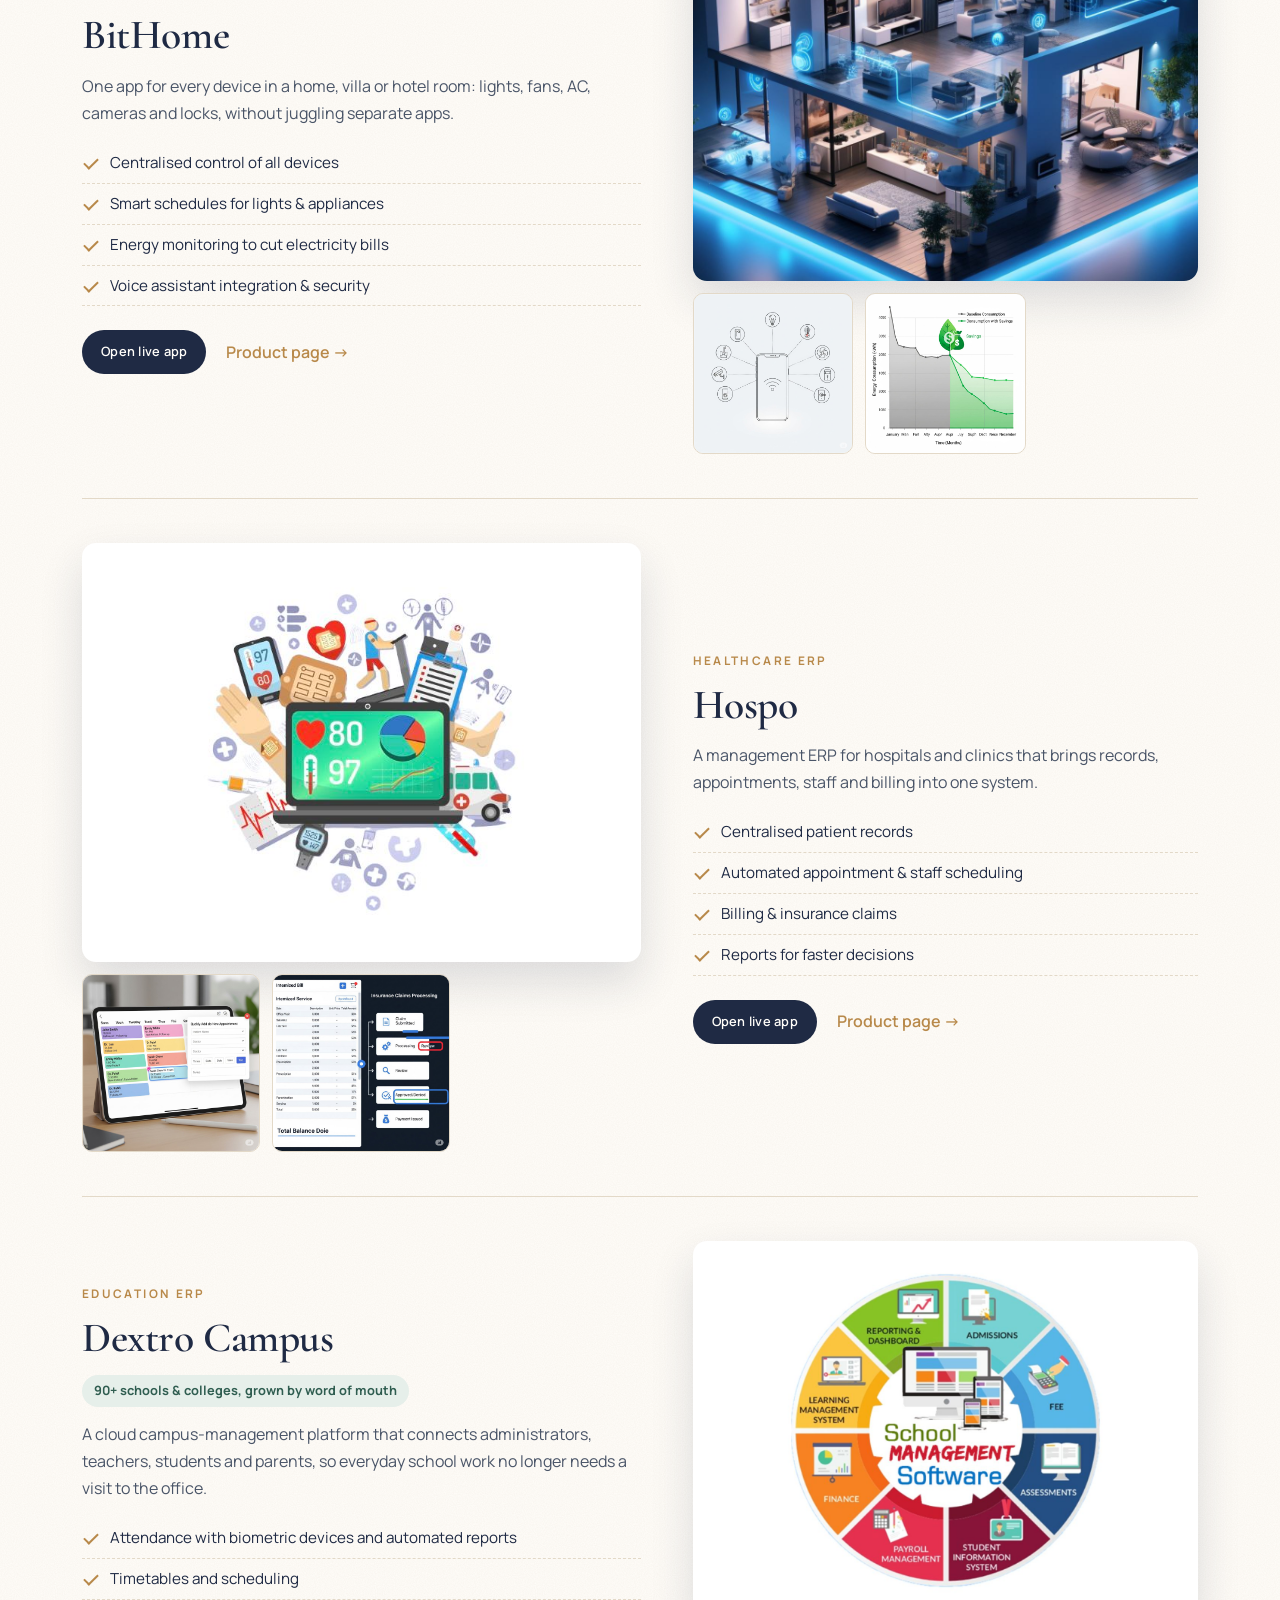
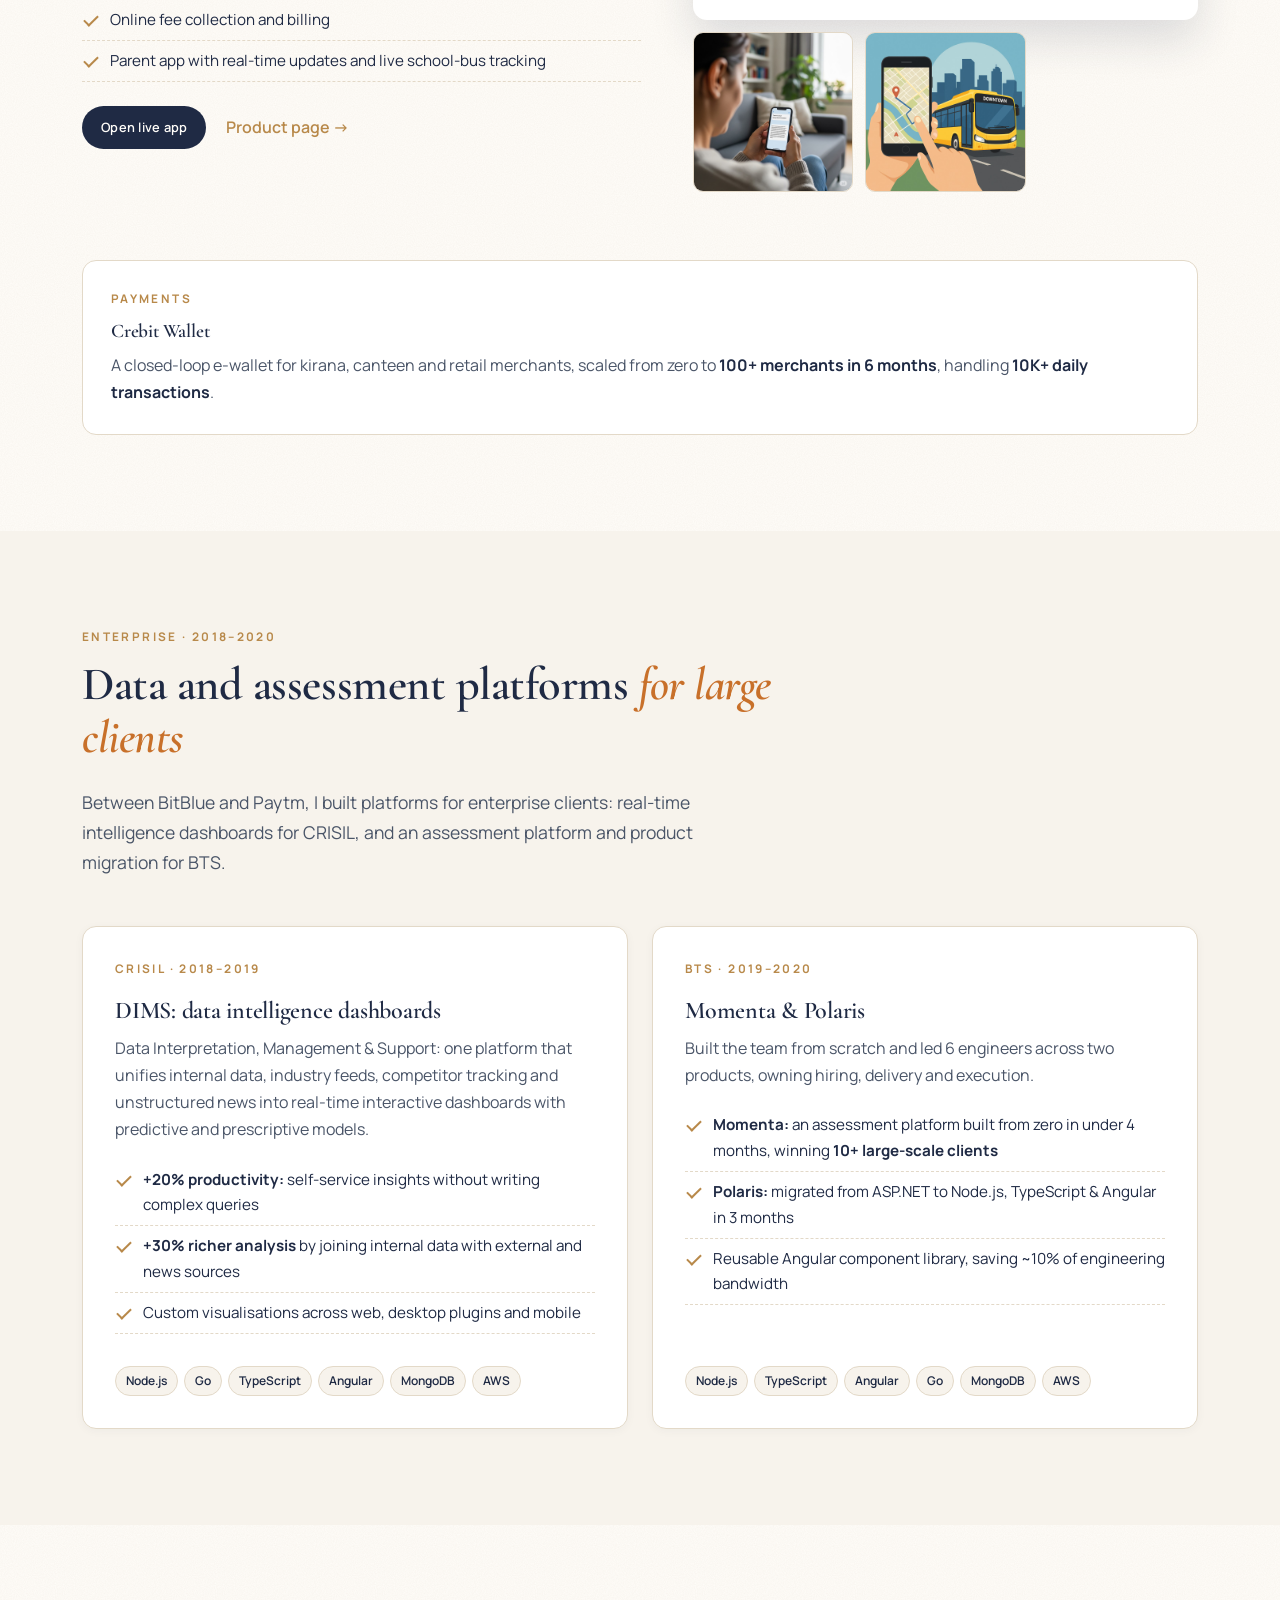
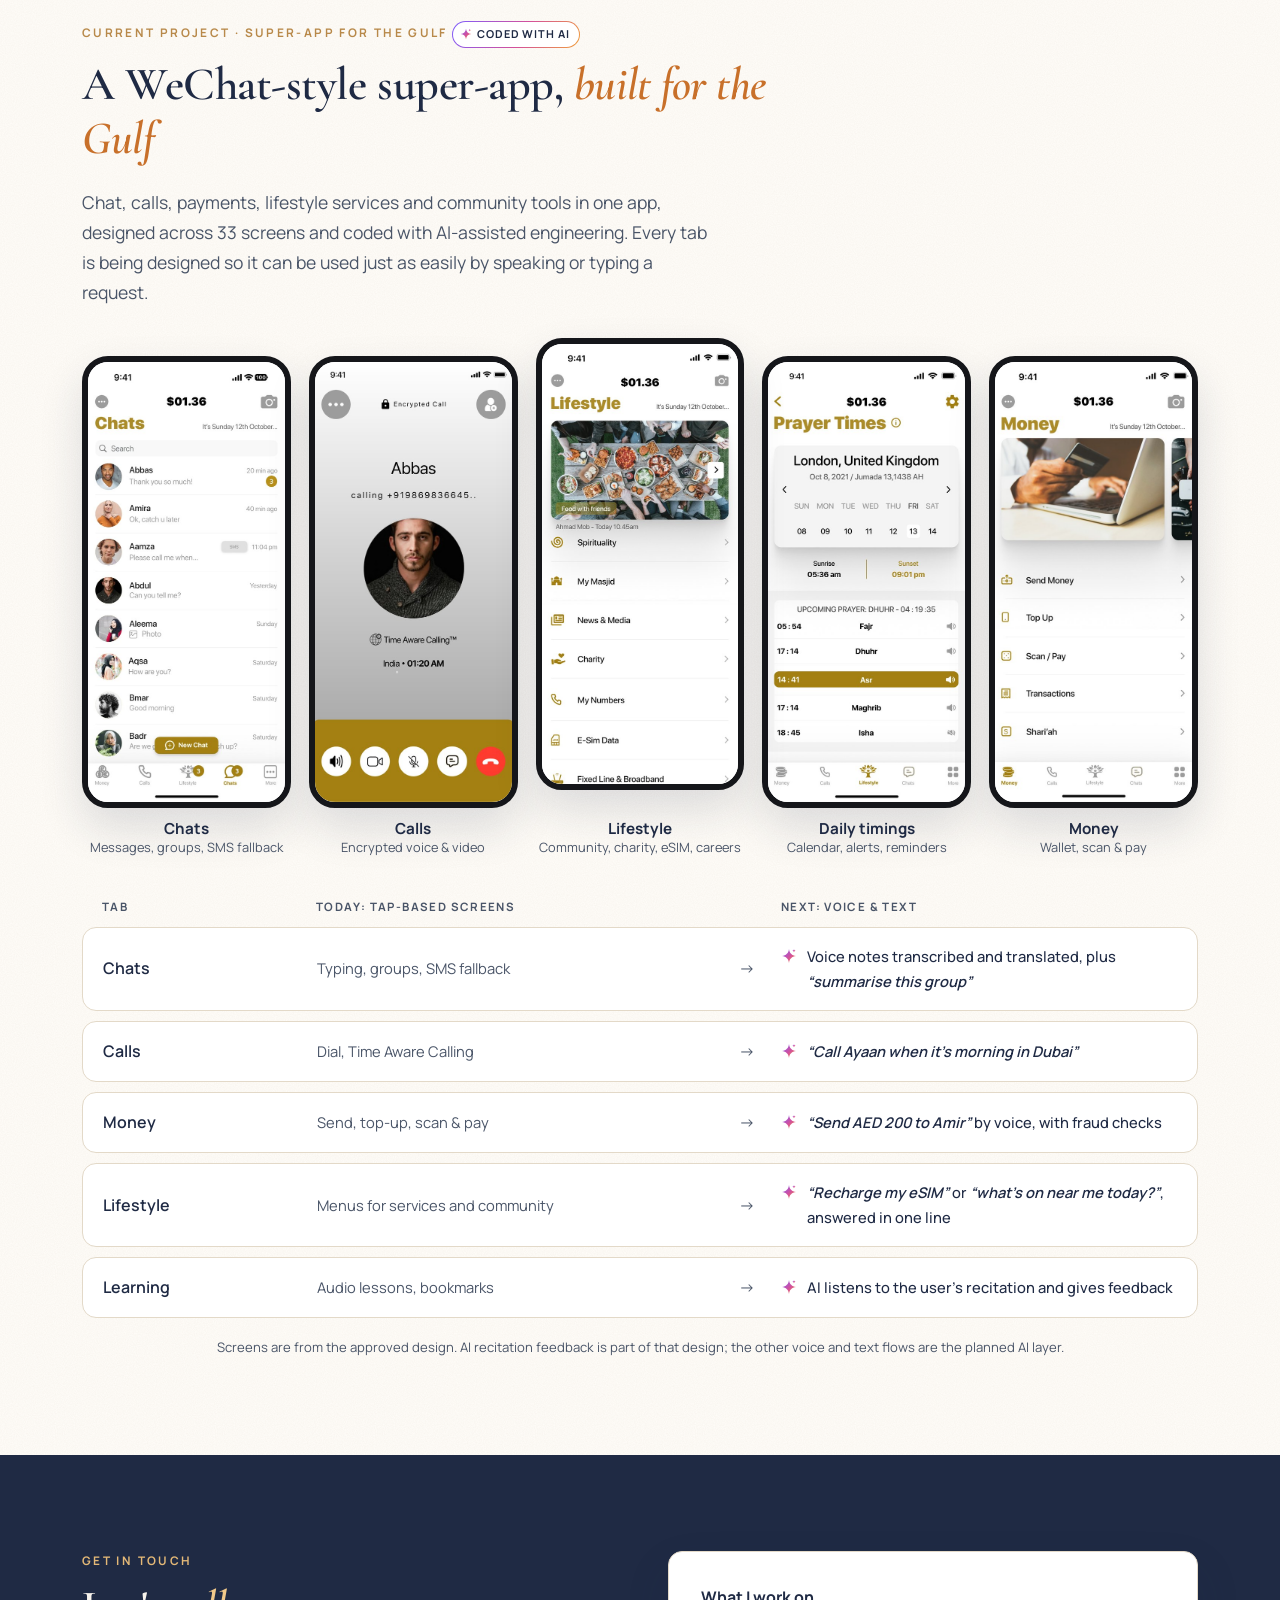
==== commit 22384cc8: "Rework Paytm cards, add group insurance and How I build workflow - Replace drawn Paytm mock-ups with" ====
--- a/index.html
+++ b/index.html
@@ -569,6 +569,85 @@
 .domains{display:flex;flex-wrap:wrap;justify-content:center;align-items:center;gap:8px;margin:18px auto 16px}
 .domains span{font-size:11px;letter-spacing:.14em;text-transform:uppercase;color:var(--hero-muted,var(--muted));margin-right:4px;font-weight:600}
 .domains i{font-style:normal;font-size:13px;padding:5px 12px;border-radius:999px;border:1px solid color-mix(in srgb,var(--hero-ink,var(--ink)) 22%,transparent);color:var(--hero-ink,var(--ink))}
+/* engineering cards (replace drawn mocks) */
+.pc-eng .pc-top{margin:22px 22px 0;padding:18px 18px 16px;border-radius:16px;background:linear-gradient(135deg,color-mix(in srgb,var(--dark-em,var(--accent)) 22%,transparent),transparent);border:1px solid var(--dark-line);display:flex;flex-direction:column;gap:2px}
+.pc-k{font-size:.72rem;letter-spacing:.12em;text-transform:uppercase;color:var(--dark-muted);font-weight:600}
+.pc-top b{font-family:var(--head);font-size:2.4rem;line-height:1.05;color:var(--dark-em,var(--accent))}
+.pc-top small{color:var(--dark-muted);font-size:.85rem}
+.pc-eng .pcard-copy{display:flex;flex-direction:column;gap:12px;flex:1}
+.pc-eng .pcard-copy h4{margin:0}
+.pc-built{list-style:none;margin:0;padding:0;display:flex;flex-direction:column;gap:7px}
+.pc-built li{position:relative;padding-left:16px;color:var(--dark-muted);font-size:.9rem;line-height:1.4}
+.pc-built li::before{content:"";position:absolute;left:0;top:.55em;width:6px;height:6px;border-radius:50%;background:var(--dark-em,var(--accent))}
+.pc-res{display:flex;flex-wrap:wrap;gap:6px}
+.pc-res span{font-size:.75rem;font-weight:600;padding:4px 10px;border-radius:999px;color:var(--dark-ink);border:1px solid var(--dark-line);background:var(--dark-card)}
+.pc-eng .txt{margin-top:auto}
+/* group insurance strip */
+.group-ins{margin:0 auto 48px;max-width:980px}
+.gi-head{text-align:center;margin-bottom:20px}
+.gi-head h3{margin:0 0 6px}
+.gi-head p{color:var(--muted);margin:0 auto;max-width:620px}
+.gi-grid{display:grid;grid-template-columns:repeat(3,1fr);gap:16px}
+@media (max-width:800px){.gi-grid{grid-template-columns:1fr}}
+.gi{display:flex;flex-direction:column;gap:4px;padding:18px 20px;border-radius:var(--radius-lg,16px);border:1px solid var(--line);background:var(--card,var(--bg))}
+.gi-from{font-size:.82rem;color:var(--muted)}
+.gi-arrow{color:var(--accent);font-weight:700}
+.gi b{font-size:1.1rem}
+.gi em{font-style:normal;font-size:.85rem;font-weight:600;color:var(--accent)}
+/* Workflow illustration */
+.wf-art{display:block;width:100%;height:auto;background:#9a5cff;border-radius:28px}
+.wf-card{fill:#1e1e24;stroke:#2c2c35;filter:drop-shadow(0 18px 24px rgba(30,0,70,.35))}
+.wf-card.light{fill:#f6f1ff;stroke:#e2d6fb}
+.wf-t{font:700 15px/1 var(--body);letter-spacing:.1em;fill:#f2f0f7}
+.wf-t.dark{fill:#2a1650}
+.wf-s{font:600 13px/1 var(--body);fill:#9d9aa8;letter-spacing:.04em}
+.wf-node{fill:#2a2a33;stroke:#4a4a58}
+.wf-wire{stroke:#5a5a6a;stroke-width:1.5;fill:none}
+.wf-flow{fill:none;stroke:#e6d9ff;stroke-width:3;stroke-dasharray:7 9;stroke-linecap:round;animation:wfdash 1.4s linear infinite}
+.wf-loop{fill:none;stroke:#ffd23f;stroke-width:3;stroke-dasharray:3 10;stroke-linecap:round;animation:wfdash 2s linear infinite reverse}
+.wf-pill{fill:#1e1e24;stroke:#ffd23f}
+.wf-pilltx{font:700 12px/1 var(--body);letter-spacing:.14em;fill:#ffd23f}
+.wf-float{animation:wffloat 6s ease-in-out infinite;animation-delay:var(--d)}
+.wf-prog{transform-box:fill-box;transform-origin:left;animation:wfprog 5s ease-out infinite;animation-delay:var(--pd)}
+.wf-spin{animation:wfspin 1s linear infinite}
+.wf-spin{transform-box:fill-box;transform-origin:center}
+.wf-chart{fill:none;stroke:#7b3fe4;stroke-width:4;stroke-linecap:round;stroke-linejoin:round;stroke-dasharray:320;stroke-dashoffset:320;animation:wfdraw 5s ease-out infinite}
+.wf-dot{opacity:0;animation:wfdot 5s infinite}
+@keyframes wfdash{to{stroke-dashoffset:-32}}
+@keyframes wffloat{50%{transform:translateY(-8px)}}
+@keyframes wfprog{0%{transform:scaleX(0)}60%,100%{transform:scaleX(var(--p))}}
+@keyframes wfspin{to{transform:rotate(360deg)}}
+@keyframes wfdraw{0%,10%{stroke-dashoffset:320}60%,100%{stroke-dashoffset:0}}
+@keyframes wfdot{0%,58%{opacity:0}64%,100%{opacity:1}}
+.wf-steps{list-style:none;counter-reset:wf;display:grid;grid-template-columns:repeat(5,1fr);gap:14px;margin:22px 0 0;padding:0}
+.wf-steps li{counter-increment:wf;padding:14px 16px;border:1px solid var(--line);border-radius:14px;background:var(--card,transparent)}
+.wf-steps li::before{content:"0" counter(wf);display:block;font-size:.72rem;letter-spacing:.12em;color:var(--accent);font-weight:700;margin-bottom:4px}
+.wf-steps b{display:block}
+.wf-steps span{display:block;font-size:.85rem;color:var(--muted);margin-top:2px}
+@media (max-width:900px){.wf-steps{grid-template-columns:1fr 1fr}.wf-steps li:last-child{grid-column:1/-1}.wf-art{border-radius:18px}}
+@media (prefers-reduced-motion:reduce){.wf-flow,.wf-loop,.wf-float,.wf-prog,.wf-spin,.wf-chart,.wf-dot{animation:none}.wf-chart{stroke-dashoffset:0}.wf-dot{opacity:1}.wf-prog{transform:scaleX(var(--p))}}
+/* workflow: theme-matched palette */
+.wf-art{--wa:var(--accent);--wa-l:color-mix(in srgb,var(--accent) 45%,#fff);--wa-xl:color-mix(in srgb,var(--accent) 22%,#fff);--wa-d:color-mix(in srgb,var(--accent) 30%,#1e1e24);
+  background:radial-gradient(circle at 1px 1px,color-mix(in srgb,var(--accent) 22%,transparent) 1px,transparent 0) 0 0/20px 20px,radial-gradient(ellipse at 50% 40%,color-mix(in srgb,var(--accent) 10%,var(--bg-alt)),var(--bg-alt) 70%);
+  border:1px solid var(--line)}
+.wf-art [fill="#7b3fe4"],.wf-art [fill="#9a5cff"]{fill:var(--wa)}
+.wf-art [stroke="#7b3fe4"]{stroke:var(--wa)}
+.wf-art [fill="#b98cff"],.wf-art [fill="#b9a2ee"]{fill:var(--wa-l)}
+.wf-art [stroke="#b98cff"]{stroke:var(--wa-l)}
+.wf-art [fill="#d6c6f5"]{fill:var(--wa-xl)}
+.wf-art [stroke="#d9c6ff"]{stroke:var(--wa-xl)}
+.wf-art [fill="#3a2a5c"],.wf-art [fill="#2a2140"]{fill:var(--wa-d)}
+.wf-art stop:first-child{stop-color:var(--wa)}
+.wf-art stop:last-child{stop-color:var(--wa-l)}
+.wf-card{filter:drop-shadow(0 16px 22px rgba(0,0,0,.16))}
+.wf-card.light{fill:var(--card);stroke:var(--line)}
+.wf-t.dark{fill:var(--ink,#1b1c20)}
+.wf-art .wf-card.light ~ path[stroke="#e7defa"]{stroke:var(--line)}
+.wf-flow{stroke:var(--wa);opacity:.75}
+.wf-loop{stroke:var(--wa)}
+.wf-pill{fill:var(--card);stroke:var(--wa)}
+.wf-pilltx{fill:var(--wa)}
+.wf-chart{stroke:var(--wa)}
 
 /* @fonts https://fonts.googleapis.com/css2?family=Cormorant+Garamond:ital,wght@0,500;0,600;0,700;1,600&family=Manrope:wght@400;500;600;700&display=swap */
 /* @title Jhamman Sharma — Ivory & Ink */
@@ -785,6 +864,111 @@
   </div>
 </section>
 
+<section id="how" class="sec how">
+  <div class="wrap">
+    <div class="sec-head">
+      <div class="eyebrow">How I build</div>
+      <h2>From problem to <em>measurable impact</em>, and back again</h2>
+      <p class="lead">The same loop behind every product on this page: start from the customer, design for scale, build with AI-assisted engineering, ship reliably, then measure and iterate.</p>
+    </div>
+    <div class="wf">
+      <svg class="wf-art" viewBox="0 0 1200 620" role="img" aria-label="Workflow: a problem becomes a spec, is architected, built by AI agents with tests and review, shipped at scale, and measured for business impact, then the loop repeats">
+        <defs>
+          <linearGradient id="wfbar" x1="0" x2="1"><stop offset="0" stop-color="#7b3fe4"/><stop offset="1" stop-color="#b98cff"/></linearGradient>
+        </defs>
+        <!-- connectors -->
+        <path class="wf-flow" d="M300 230 C 340 230, 330 150, 372 150"/>
+        <path class="wf-flow" d="M480 238 C 480 270, 470 280, 470 310"/>
+        <path class="wf-flow" d="M652 380 C 700 380, 690 190, 728 190"/>
+        <path class="wf-flow" d="M850 282 C 850 310, 880 320, 885 348"/>
+        <path class="wf-loop" d="M900 545 C 880 600, 260 610, 190 395"/>
+        <g transform="translate(470 572)"><rect x="-118" y="-17" width="236" height="34" rx="17" class="wf-pill"/><text class="wf-pilltx" text-anchor="middle" y="5">↺ MEASURE · LEARN · ITERATE</text></g>
+
+        <!-- 1 spec -->
+        <g class="wf-float" style="--d:0s"><g transform="translate(60 150) rotate(-3)">
+          <rect width="250" height="235" rx="16" class="wf-card light"/>
+          <circle cx="34" cy="36" r="17" fill="#7b3fe4"/><path d="M28 28h9l5 5v12h-14z" fill="none" stroke="#fff" stroke-width="2"/>
+          <text x="62" y="32" class="wf-t dark">PROBLEM → SPEC</text><rect x="62" y="42" width="110" height="6" rx="3" fill="#d6c6f5"/>
+          <g transform="translate(22 78)">
+            <g><rect width="16" height="16" rx="4" fill="#7b3fe4"/><path d="M4 8l3 3 6-6" stroke="#fff" stroke-width="2" fill="none"/><rect x="28" y="5" width="150" height="6" rx="3" fill="#b9a2ee"/></g>
+            <g transform="translate(0 30)"><rect width="16" height="16" rx="4" fill="#7b3fe4"/><path d="M4 8l3 3 6-6" stroke="#fff" stroke-width="2" fill="none"/><rect x="28" y="5" width="120" height="6" rx="3" fill="#b9a2ee"/></g>
+            <g transform="translate(0 60)"><rect width="16" height="16" rx="4" fill="#7b3fe4"/><path d="M4 8l3 3 6-6" stroke="#fff" stroke-width="2" fill="none"/><rect x="28" y="5" width="165" height="6" rx="3" fill="#b9a2ee"/></g>
+            <g transform="translate(0 90)"><rect width="16" height="16" rx="4" fill="#7b3fe4"/><path d="M4 8l3 3 6-6" stroke="#fff" stroke-width="2" fill="none"/><rect x="28" y="5" width="90" height="6" rx="3" fill="#f5b82e"/></g>
+            <g transform="translate(0 120)"><rect width="16" height="16" rx="4" fill="none" stroke="#7b3fe4" stroke-width="2"/><rect x="28" y="5" width="130" height="6" rx="3" fill="#b9a2ee"/></g>
+          </g>
+        </g></g>
+
+        <!-- 2 architect -->
+        <g class="wf-float" style="--d:-1.5s"><g transform="translate(365 60) rotate(2)">
+          <rect width="240" height="175" rx="16" class="wf-card"/>
+          <circle cx="32" cy="32" r="15" fill="#b98cff"/><path d="M25 27h6v6h-6zM33 33h6v6h-6zM31 30h4v6" fill="none" stroke="#1b1b22" stroke-width="2"/>
+          <text x="56" y="30" class="wf-t">ARCHITECT</text><rect x="56" y="39" width="90" height="5" rx="2.5" fill="#3d3d4a"/>
+          <rect x="88" y="62" width="64" height="20" rx="6" class="wf-node"/>
+          <path d="M120 82v12M60 94h120M60 94v10M120 94v10M180 94v10" class="wf-wire"/>
+          <rect x="34" y="104" width="52" height="20" rx="6" class="wf-node"/><rect x="94" y="104" width="52" height="20" rx="6" class="wf-node"/><rect x="154" y="104" width="52" height="20" rx="6" class="wf-node"/>
+          <path d="M60 124v10M120 124v10M180 124v10" class="wf-wire"/>
+          <rect x="34" y="134" width="172" height="18" rx="6" fill="#2a2140" stroke="#7b3fe4"/><rect x="80" y="141" width="80" height="4" rx="2" fill="#b98cff"/>
+        </g></g>
+
+        <!-- 3 build with AI agents -->
+        <g class="wf-float" style="--d:-3s"><g transform="translate(350 305) rotate(-2)">
+          <rect width="305" height="245" rx="16" class="wf-card"/>
+          <circle cx="36" cy="38" r="19" fill="#9a5cff"/><path d="M36 26l3 9 9 3-9 3-3 9-3-9-9-3 9-3z" fill="#fff"/>
+          <text x="66" y="34" class="wf-t">BUILD WITH AI</text><rect x="66" y="43" width="120" height="5" rx="2.5" fill="#3d3d4a"/>
+          <line x1="0" y1="72" x2="305" y2="72" stroke="#2c2c35"/>
+          <g transform="translate(18 90)">
+            <circle cx="16" cy="16" r="16" fill="#3a2a5c"/><path d="M11 12l-4 4 4 4M21 12l4 4-4 4" stroke="#d9c6ff" stroke-width="2" fill="none"/>
+            <rect x="44" y="6" width="120" height="6" rx="3" fill="#4a4a58"/><rect x="44" y="20" width="180" height="5" rx="2.5" fill="#2c2c35"/><rect x="44" y="20" width="180" height="5" rx="2.5" fill="url(#wfbar)" class="wf-prog" style="--p:1;--pd:0s"/>
+            <circle cx="252" cy="16" r="10" fill="#22c55e"/><path d="M247 16l3.5 3.5 6-6" stroke="#fff" stroke-width="2" fill="none"/>
+          </g>
+          <g transform="translate(18 140)">
+            <circle cx="16" cy="16" r="16" fill="#3a2a5c"/><path d="M10 13h12v8a6 6 0 0 1-12 0zM16 13v14M13 9l3 4 3-4" stroke="#d9c6ff" stroke-width="1.8" fill="none"/>
+            <rect x="44" y="6" width="100" height="6" rx="3" fill="#4a4a58"/><rect x="44" y="20" width="180" height="5" rx="2.5" fill="#2c2c35"/><rect x="44" y="20" width="180" height="5" rx="2.5" fill="url(#wfbar)" class="wf-prog" style="--p:.62;--pd:.6s"/>
+            <g transform="translate(252 16)"><g class="wf-spin"><circle r="9" fill="none" stroke="#3d3d4a" stroke-width="2.5"/><path d="M0 -9a9 9 0 0 1 9 9" stroke="#b98cff" stroke-width="2.5" fill="none"/></g></g>
+          </g>
+          <g transform="translate(18 190)">
+            <circle cx="16" cy="16" r="16" fill="#3a2a5c"/><circle cx="16" cy="16" r="5" stroke="#d9c6ff" stroke-width="2" fill="none"/><path d="M6 16q10-10 20 0q-10 10-20 0" stroke="#d9c6ff" stroke-width="1.6" fill="none"/>
+            <rect x="44" y="6" width="130" height="6" rx="3" fill="#4a4a58"/><rect x="44" y="20" width="180" height="5" rx="2.5" fill="#2c2c35"/><rect x="44" y="20" width="180" height="5" rx="2.5" fill="url(#wfbar)" class="wf-prog" style="--p:.3;--pd:1.2s"/>
+            <g transform="translate(252 16)"><g class="wf-spin"><circle r="9" fill="none" stroke="#3d3d4a" stroke-width="2.5"/><path d="M0 -9a9 9 0 0 1 9 9" stroke="#b98cff" stroke-width="2.5" fill="none"/></g></g>
+          </g>
+        </g></g>
+
+        <!-- 4 ship & scale -->
+        <g class="wf-float" style="--d:-2s"><g transform="translate(725 85) rotate(3)">
+          <rect width="250" height="195" rx="16" class="wf-card"/>
+          <circle cx="22" cy="22" r="5" fill="#ff5f57"/><circle cx="38" cy="22" r="5" fill="#febc2e"/><circle cx="54" cy="22" r="5" fill="#28c840"/>
+          <text x="76" y="27" class="wf-t">SHIP &amp; SCALE</text>
+          <g transform="translate(22 52)">
+            <circle cx="6" cy="6" r="6" fill="#22c55e"/><rect x="20" y="3" width="90" height="6" rx="3" fill="#4a4a58"/><rect x="118" y="3" width="50" height="6" rx="3" fill="#3d3d4a"/>
+            <circle cx="6" cy="30" r="6" fill="#22c55e"/><rect x="20" y="27" width="120" height="6" rx="3" fill="#4a4a58"/>
+            <circle cx="6" cy="54" r="6" fill="#22c55e"/><rect x="20" y="51" width="70" height="6" rx="3" fill="#4a4a58"/><rect x="98" y="51" width="60" height="6" rx="3" fill="#3d3d4a"/>
+            <circle cx="6" cy="78" r="6" fill="#22c55e"/><rect x="20" y="75" width="100" height="6" rx="3" fill="#4a4a58"/>
+            <rect x="0" y="100" width="206" height="6" rx="3" fill="#2c2c35"/><rect x="0" y="100" width="206" height="6" rx="3" fill="#22c55e" class="wf-prog" style="--p:1;--pd:.3s"/>
+            <text x="0" y="128" class="wf-s">99.95% · p95 &lt; 1s</text>
+          </g>
+        </g></g>
+
+        <!-- 5 impact -->
+        <g class="wf-float" style="--d:-.8s"><g transform="translate(770 345) rotate(-2)">
+          <rect width="310" height="200" rx="16" class="wf-card light"/>
+          <circle cx="34" cy="34" r="17" fill="#7b3fe4"/><path d="M25 40l6-6 5 4 8-10" stroke="#fff" stroke-width="2.2" fill="none" stroke-linecap="round"/>
+          <text x="62" y="31" class="wf-t dark">BUSINESS IMPACT</text><rect x="62" y="40" width="100" height="6" rx="3" fill="#d6c6f5"/>
+          <path d="M24 170H290M24 140H290M24 110H290M24 80H290" stroke="#e7defa"/>
+          <polyline class="wf-chart" points="26,160 66,140 100,148 140,118 176,126 214,96 250,84 286,64"/>
+          <circle class="wf-dot" cx="286" cy="64" r="6" fill="#7b3fe4"/>
+        </g></g>
+      </svg>
+      <ol class="wf-steps">
+        <li><b>Problem</b><span>customer need → spec</span></li>
+        <li><b>Architect</b><span>distributed · cloud-native</span></li>
+        <li><b>Build with AI</b><span>agentic SDLC · tests · review</span></li>
+        <li><b>Ship &amp; scale</b><span>high-scale · reliable</span></li>
+        <li><b>Business impact</b><span>measure · learn · iterate</span></li>
+      </ol>
+    </div>
+  </div>
+</section>
+
 <section id="paytm" class="sec sec-dark">
   <div class="wrap">
     <div class="sec-head">
@@ -807,60 +991,29 @@
       </div>
     </div>
     <div class="paytm-grid">
-      <a class="pcard" href="https://tickets.paytm.com/flights/" target="_blank" rel="noopener">
-        <div class="mock">
-          <div class="m-head">Flights</div>
-          <div class="m-row"><div><small>From</small><b>JAI</b><span>Jaipur</span></div><div class="m-arrow">⇄</div><div><small>To</small><b>BLR</b><span>Bengaluru</span></div></div>
-          <div class="m-line"><span>Sun, 25 Oct</span><span>1 adult · Economy</span></div>
-          <div class="m-fare"><span>IndiGo 6E-512</span><b>₹4,862</b></div>
-          <div class="m-fare"><span>Air India AI-881</span><b>₹5,140</b></div>
-          <div class="m-btn">Search flights</div>
-        </div>
-        <div class="pcard-copy"><h4>Flights</h4><p>Multi-supplier engine searching airlines, aggregators and GDSs in parallel: <b>2M+ searches a day</b> at sub-second latency, <b>3–5% lower supply cost</b>.</p><span class="txt">tickets.paytm.com/flights →</span></div>
+      <a class="pcard pc-eng" href="https://tickets.paytm.com/flights/" target="_blank" rel="noopener">
+        <div class="pc-top"><span class="pc-k">Flights</span><b>2M+</b><small>searches a day, sub-second</small></div>
+        <div class="pcard-copy"><h4>Multi-supplier search &amp; add-ons</h4><ul class="pc-built"><li>10+ direct airline and GDS / aggregator integrations, searched in parallel</li><li>Travel Pass</li><li>Live flight status via Cirium</li><li>Cancellation protection</li><li>Domestic &amp; international travel insurance</li></ul><div class="pc-res"><span>3–5% lower supply cost</span><span>6–8% attach rate</span></div><span class="txt">tickets.paytm.com/flights →</span></div>
       </a>
-      <a class="pcard" href="https://tickets.paytm.com/bus/" target="_blank" rel="noopener">
-        <div class="mock">
-          <div class="m-head">Bus tickets · Select seat</div>
-          <div class="seats">
-            <i></i><i class="t"></i><b></b><i></i><i></i>
-            <i class="t"></i><i></i><b></b><i class="s"></i><i></i>
-            <i></i><i></i><b></b><i class="t"></i><i class="s"></i>
-            <i class="t"></i><i></i><b></b><i></i><i></i>
-          </div>
-          <div class="m-line"><span>Seat 9, 15 · Live GPS tracking</span></div>
-          <div class="m-btn">Pay ₹1,180</div>
-        </div>
-        <div class="pcard-copy"><h4>Bus</h4><p>Recommendation engine with <b>+20% conversion</b>, live GPS tracking and 9 operator partners onboarded.</p><span class="txt">tickets.paytm.com/bus →</span></div>
+      <a class="pcard pc-eng" href="https://tickets.paytm.com/bus/" target="_blank" rel="noopener">
+        <div class="pc-top"><span class="pc-k">Bus</span><b>+20%</b><small>conversion from recommendations</small></div>
+        <div class="pcard-copy"><h4>Accurate tracking, protected trips</h4><ul class="pc-built"><li>Recommendation engine</li><li>Live bus GPS</li><li>Precise boarding points: operator and customer locations matched to pin the real stop</li><li>Bus Assured &amp; Assured Lite</li><li>Cancellation protection &amp; travel insurance</li></ul><div class="pc-res"><span>9 operators</span><span>7–8% protection attach</span><span>5% insurance attach</span></div><span class="txt">tickets.paytm.com/bus →</span></div>
       </a>
-      <a class="pcard" href="https://paytminsurance.co.in/motor-insurance/" target="_blank" rel="noopener">
-        <div class="mock">
-          <div class="m-head">Motor insurance · Compare quotes</div>
-          <div class="m-row"><div><small>Vehicle</small><b>RJ 14</b><span>Hatchback · 2021</span></div><div><small>Cover</small><b>₹5.4L</b><span>IDV · Comprehensive</span></div></div>
-          <div class="m-fare"><span>Insurer A · Zero dep</span><b>₹8,240</b></div>
-          <div class="m-fare"><span>Insurer B</span><b>₹8,615</b></div>
-          <div class="m-fare"><span>Insurer C</span><b>₹9,030</b></div>
-          <div class="m-btn">Buy policy</div>
-        </div>
-        <div class="pcard-copy"><h4>Motor insurance</h4><p>Car and two-wheeler insurance platform built from scratch: <b>10+ insurers in 2 months</b>, +150% daily bookings.</p><span class="txt">paytminsurance.co.in →</span></div>
+      <a class="pcard pc-eng" href="https://tickets.paytm.com/trains/" target="_blank" rel="noopener">
+        <div class="pc-top"><span class="pc-k">Train</span><b>7–10%</b><small>attach rate</small></div>
+        <div class="pcard-copy"><h4>Confirmed journeys</h4><ul class="pc-built"><li>Trip Guarantee</li><li>Cancellation protection</li><li>Train stitching: train + bus journeys in one booking</li></ul><span class="txt">tickets.paytm.com/trains →</span></div>
       </a>
-      <a class="pcard" href="https://paytmmall.com/" target="_blank" rel="noopener">
-        <div class="mock">
-          <div class="m-head">Marketplace</div>
-          <div class="m-prods">
-            <div><i style="background:linear-gradient(135deg,#f6c28b,#e07b39)"></i><span>Seller A</span><b>₹799</b></div>
-            <div><i style="background:linear-gradient(135deg,#9fc3ff,#3d6fd8)"></i><span>Seller B</span><b>₹1,299</b></div>
-            <div><i style="background:linear-gradient(135deg,#a5e6c8,#2e9b6f)"></i><span>Seller C</span><b>₹349</b></div>
-            <div><i style="background:linear-gradient(135deg,#e7b6e0,#a14c96)"></i><span>Seller D</span><b>₹2,099</b></div>
-          </div>
-          <div class="m-btn">Add to cart</div>
-        </div>
-        <div class="pcard-copy"><h4>Paytm Mall</h4><p>Multi-seller marketplace engineering: many sellers, one catalogue, one checkout, automatic seller settlement.</p><span class="txt">paytmmall.com →</span></div>
+      <a class="pcard pc-eng" href="https://paytminsurance.co.in/motor-insurance/" target="_blank" rel="noopener">
+        <div class="pc-top"><span class="pc-k">Motor insurance</span><b>10K+</b><small>policies sold a day</small></div>
+        <div class="pcard-copy"><h4>Built from scratch</h4><ul class="pc-built"><li>20+ insurers integrated</li><li>Two-wheeler &amp; car</li><li>Quote from vehicle number, instant policy issuance</li></ul><div class="pc-res"><span>20+ insurers</span><span>2W + 4W</span></div><span class="txt">paytminsurance.co.in →</span></div>
       </a>
     </div>
+
     <div class="plinks">
       <span class="plinks-title">All products I worked on</span>
       <a href="https://tickets.paytm.com/flights/" target="_blank" rel="noopener">Flights</a>
       <a href="https://tickets.paytm.com/bus/" target="_blank" rel="noopener">Bus</a>
+      <a href="https://tickets.paytm.com/trains/" target="_blank" rel="noopener">Train</a>
       <a href="https://paytminsurance.co.in/motor-insurance/" target="_blank" rel="noopener">Motor insurance</a>
       <a href="https://paytminsurance.co.in/car-insurance/" target="_blank" rel="noopener">Car insurance</a>
       <a href="https://paytminsurance.co.in/two-wheeler-insurance/" target="_blank" rel="noopener">Two-wheeler insurance</a>
@@ -871,9 +1024,9 @@
       <div><b>2M+</b><span>flight searches a day, sub-second p95</span></div>
       <div><b>100K+</b><span>payments a day at 99.95% availability</span></div>
       <div><b>−20%</b><span>infra cost: 90+ services moved to AWS Graviton, zero downtime</span></div>
-      <div><b>+150%</b><span>daily insurance bookings</span></div>
-    </div>
-    <p class="note">Paytm Checkin screens are from the live app; the four cards are simplified illustrations. Open the links for the live products.</p>
+      <div><b>10K+</b><span>motor insurance policies sold a day, 20+ insurers</span></div>
+    </div>
+    <p class="note">Paytm Checkin screens are from the live app. Open the links for the live products.</p>
   </div>
 </section>
 
@@ -889,6 +1042,14 @@
       <figure><img src="assets/insurance-home.jpg" alt="Paytm Insurance home: compare and buy car and bike insurance" loading="lazy"><figcaption><b>Insurance home</b>Compare &amp; buy in one place</figcaption></figure>
       <figure class="mid"><img src="assets/insurance-car.jpg" alt="Paytm car insurance quote flow" loading="lazy"><figcaption><b>Car insurance</b>Quote from your car number</figcaption></figure>
       <figure><img src="assets/insurance-bike.jpg" alt="Paytm two-wheeler insurance quote flow" loading="lazy"><figcaption><b>Two-wheeler insurance</b>Instant policy issuance</figcaption></figure>
+    </div>
+    <div class="group-ins">
+      <div class="gi-head"><h3>Group insurance across Paytm</h3><p>One insurance platform plugged into other Paytm teams' checkouts. Their users get relevant cover in one tap, with no new sign-up.</p></div>
+      <div class="gi-grid">
+        <div class="gi"><span class="gi-from">Electricity bill</span><span class="gi-arrow">→</span><b>Home insurance</b><em>500–1K policies a day</em></div>
+        <div class="gi"><span class="gi-from">FASTag recharge &amp; motor insurance</span><span class="gi-arrow">→</span><b>Personal accident cover</b><em>2–3K policies a day</em></div>
+        <div class="gi"><span class="gi-from">Wi-Fi &amp; other bill payments</span><span class="gi-arrow">→</span><b>Cyber protection</b></div>
+      </div>
     </div>
     <div class="ins">
       <div class="arch-diagram" aria-label="Insurance microservices architecture">
@@ -899,12 +1060,12 @@
           <span><b>Payments</b>collect &amp; refund</span><span><b>Rules</b>Drools engine</span><span><b>Cohorts</b>targeting</span>
         </div>
         <div class="ad-bus">Kafka event bus · Redis · MySQL</div>
-        <div class="ad-row ad-ins"><span>Insurer 1</span><span>Insurer 2</span><span>Insurer 3</span><span>+10 partners</span></div>
+        <div class="ad-row ad-ins"><span>Insurer 1</span><span>Insurer 2</span><span>Insurer 3</span><span>+20 partners</span></div>
         <small>Simplified architecture</small>
       </div>
       <div class="ins-points">
         <div class="ip"><b>25 → 10 days</b><span>A quote &amp; proposal framework cut the time to integrate a new insurer by more than half.</span></div>
-        <div class="ip"><b>10+ insurers in 2 months</b><span>Partners onboarded fast, lifting daily bookings by <strong>150%</strong>.</span></div>
+        <div class="ip"><b>20+ insurers · 10K+ a day</b><span>10+ onboarded in the first 2 months (+150% daily bookings); now 10K+ motor policies sold a day.</span></div>
         <div class="ip"><b>New product in 1 day</b><span>A configuration-driven framework lets the product team launch group insurance products without new code.</span></div>
         <div class="ip"><b>+400% daily bookings</b><span>Cohort targeting and real-time retargeting using data from across Paytm.</span></div>
         <div class="ip"><b>Rules without engineers</b><span>Cancellation Protection rules moved to a Drools rule engine, so business teams edit them directly.</span></div>
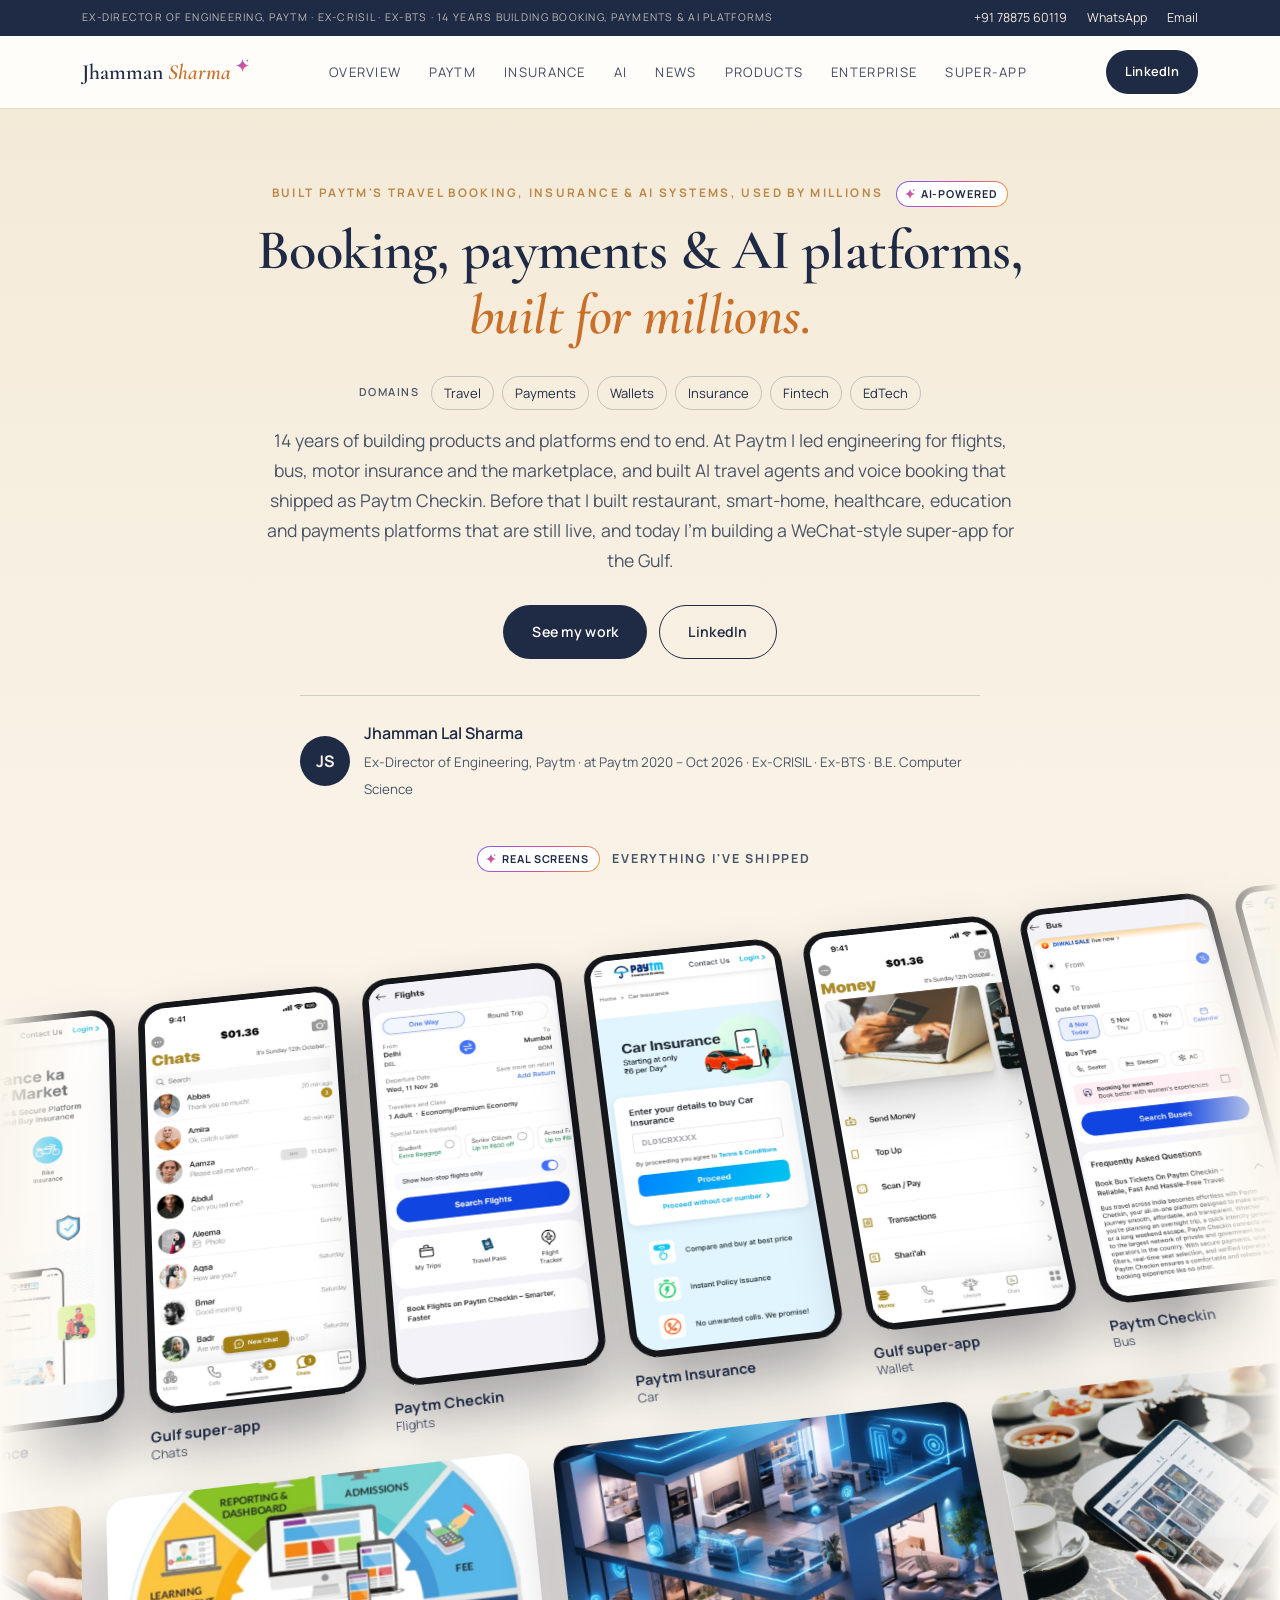
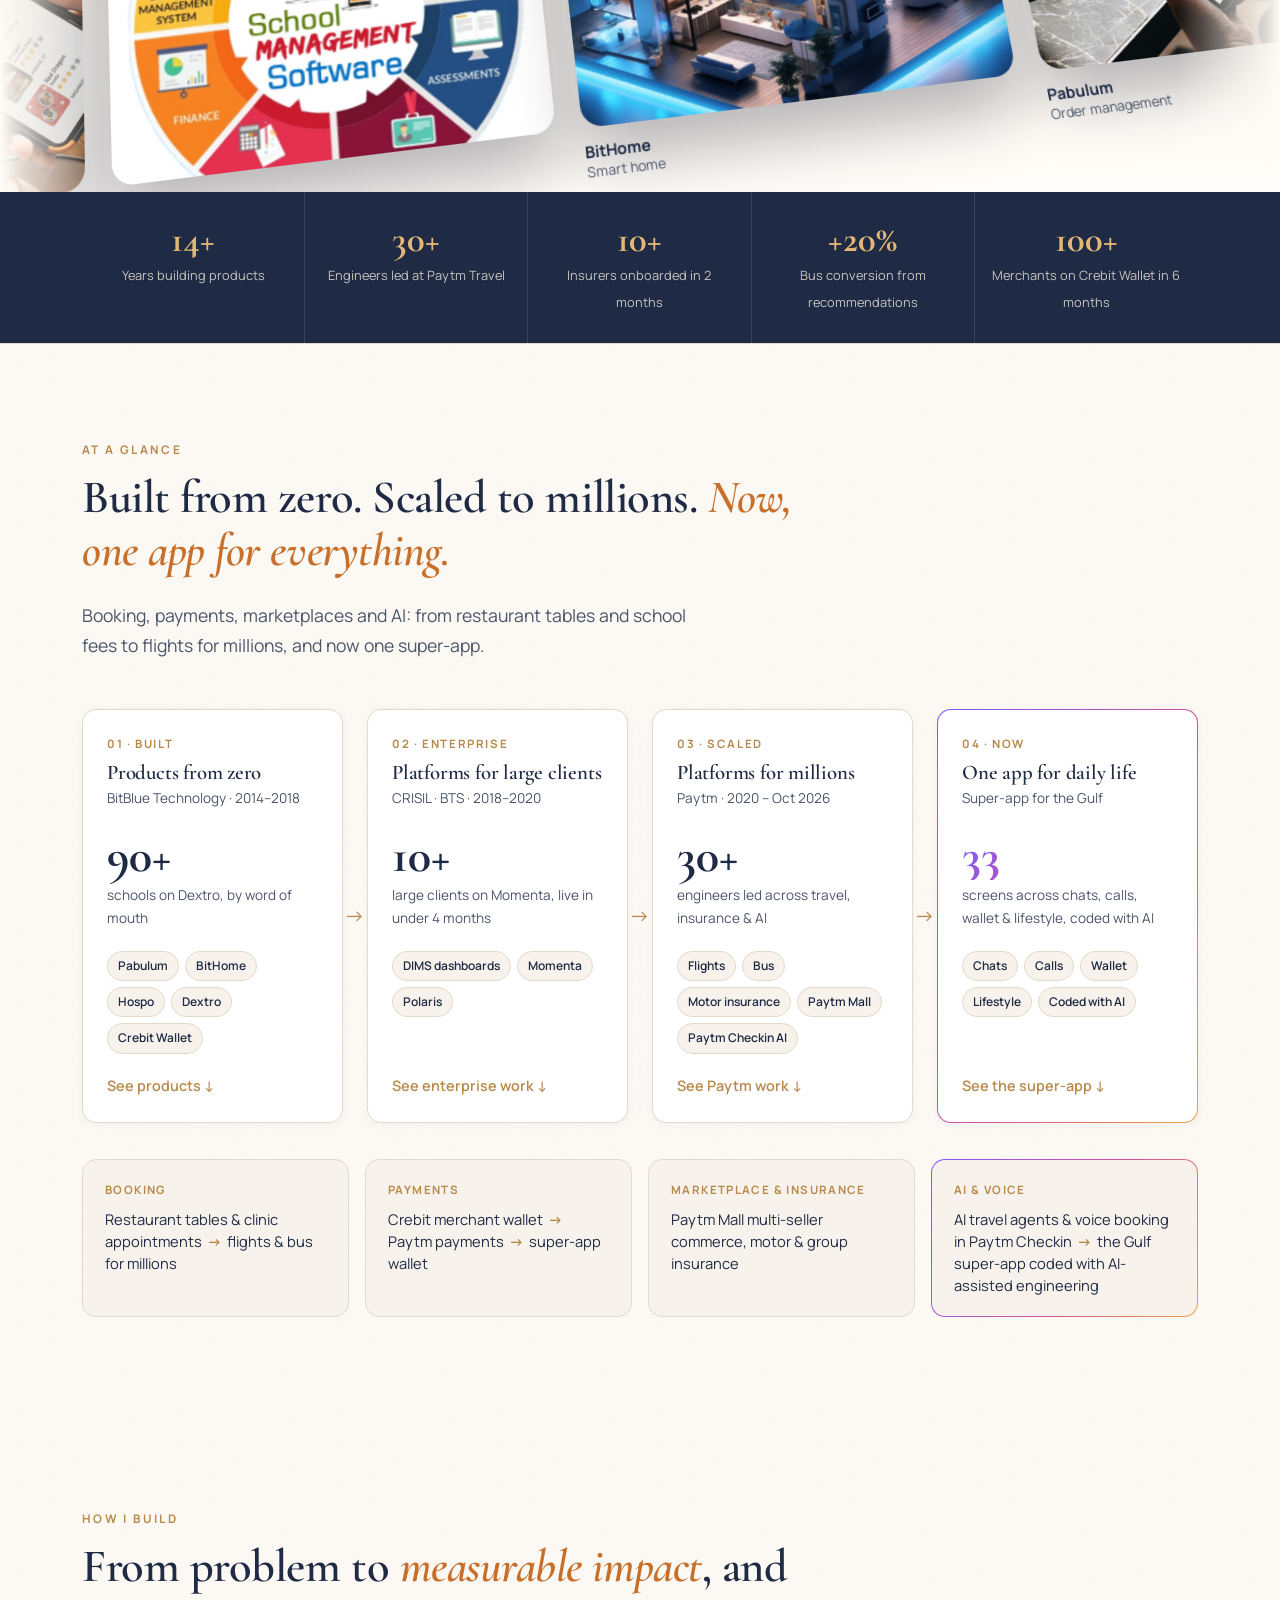
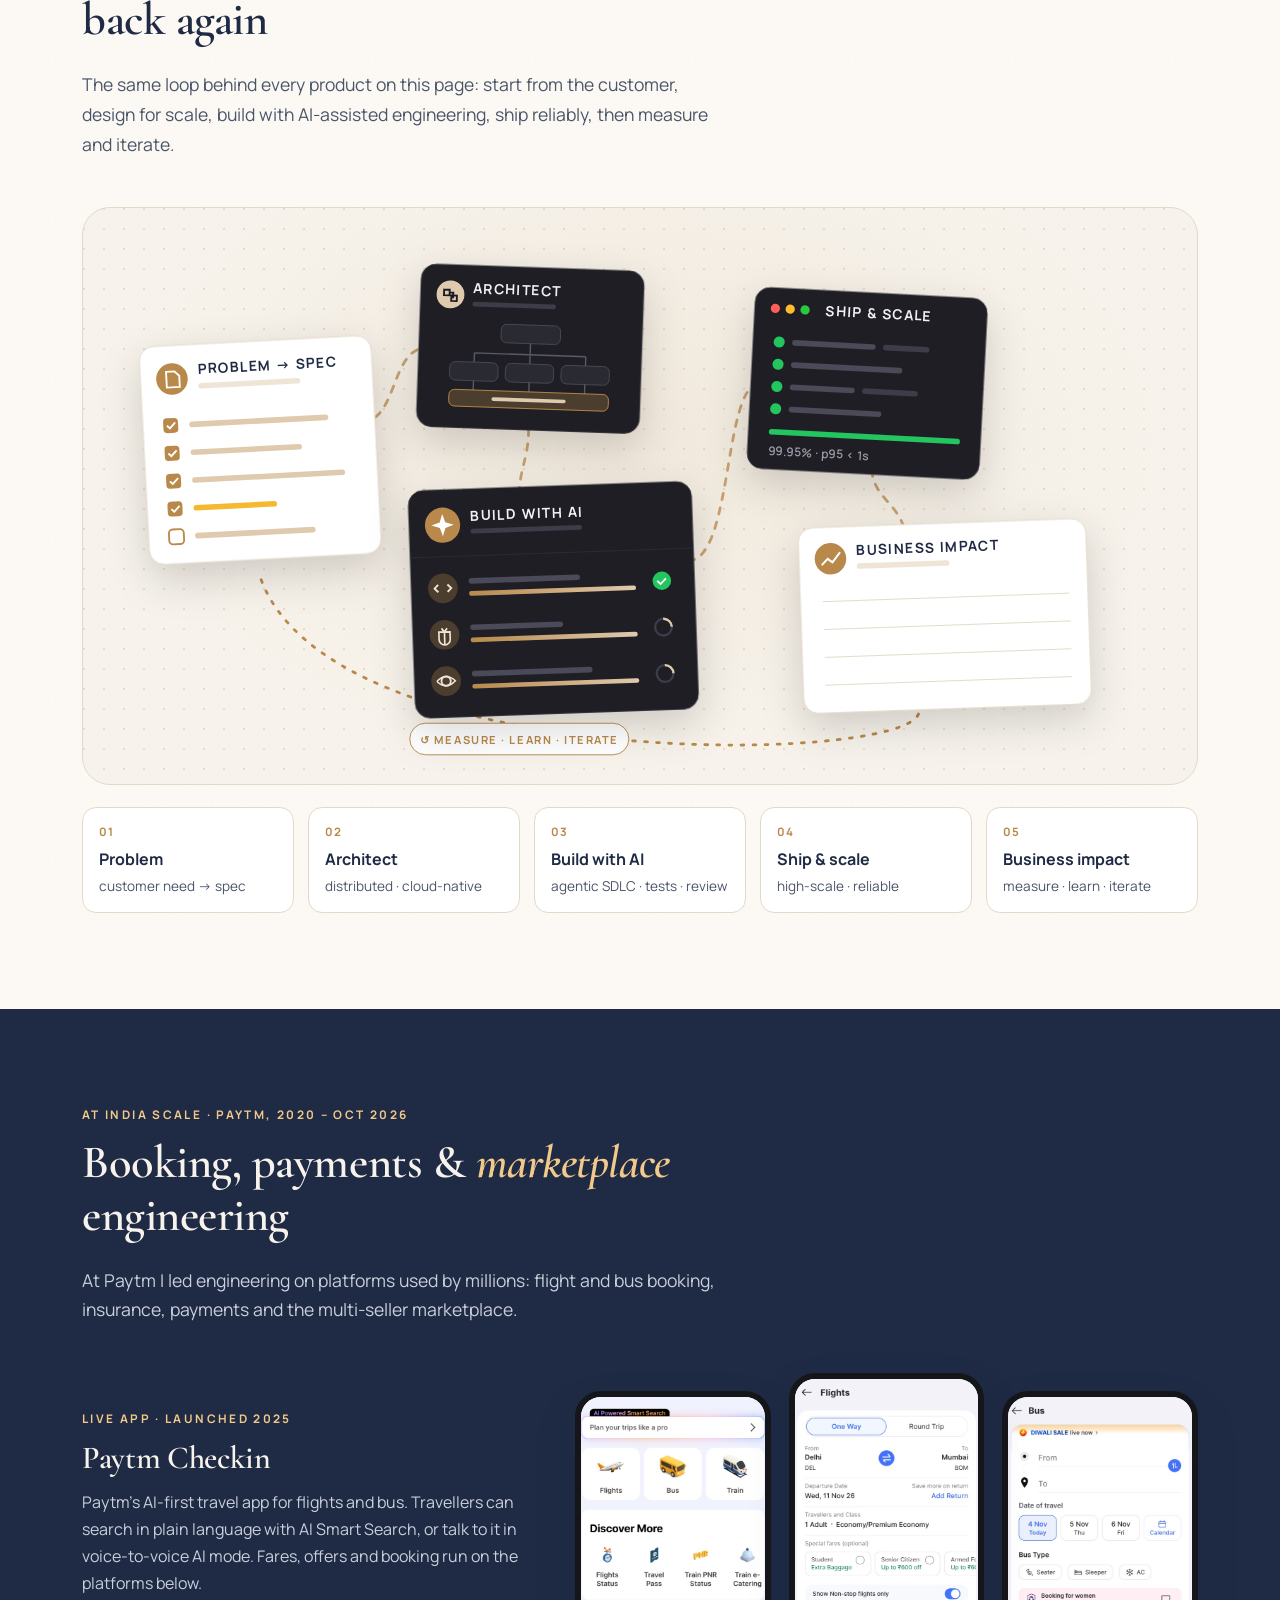
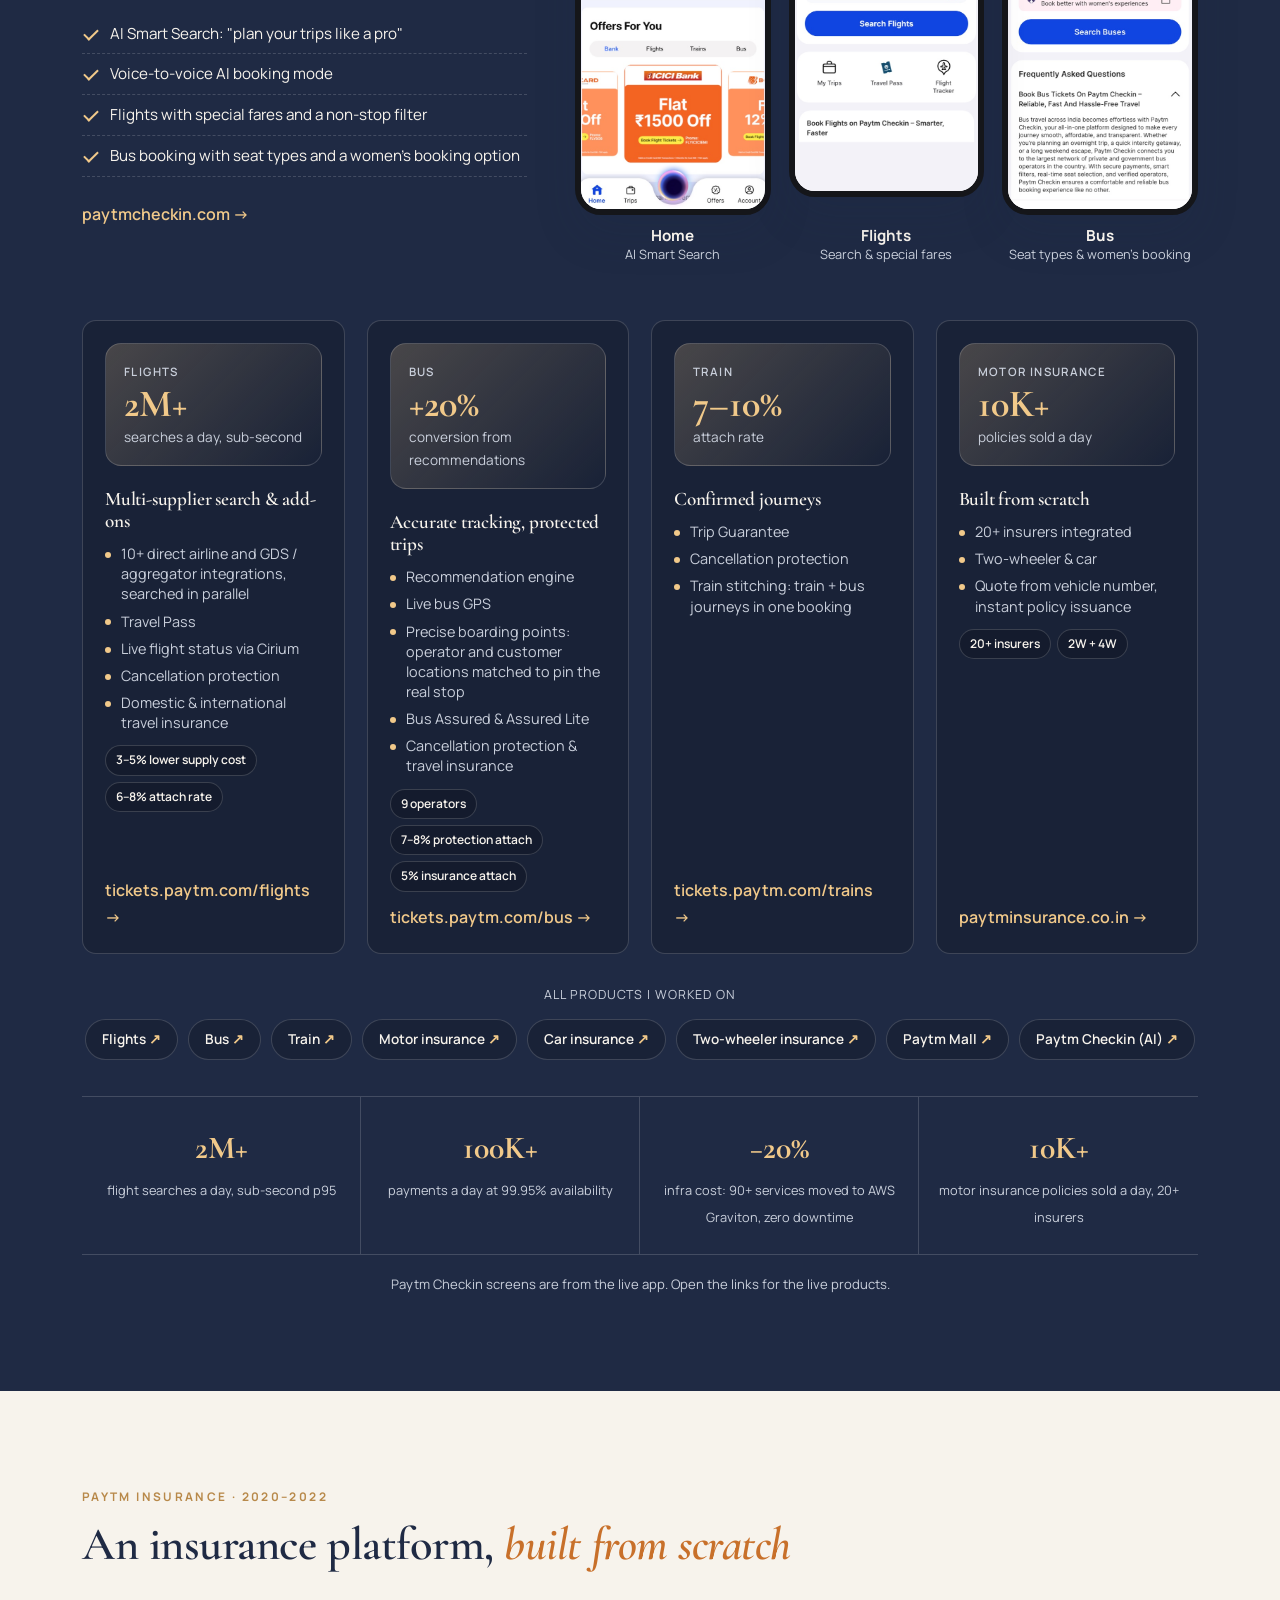
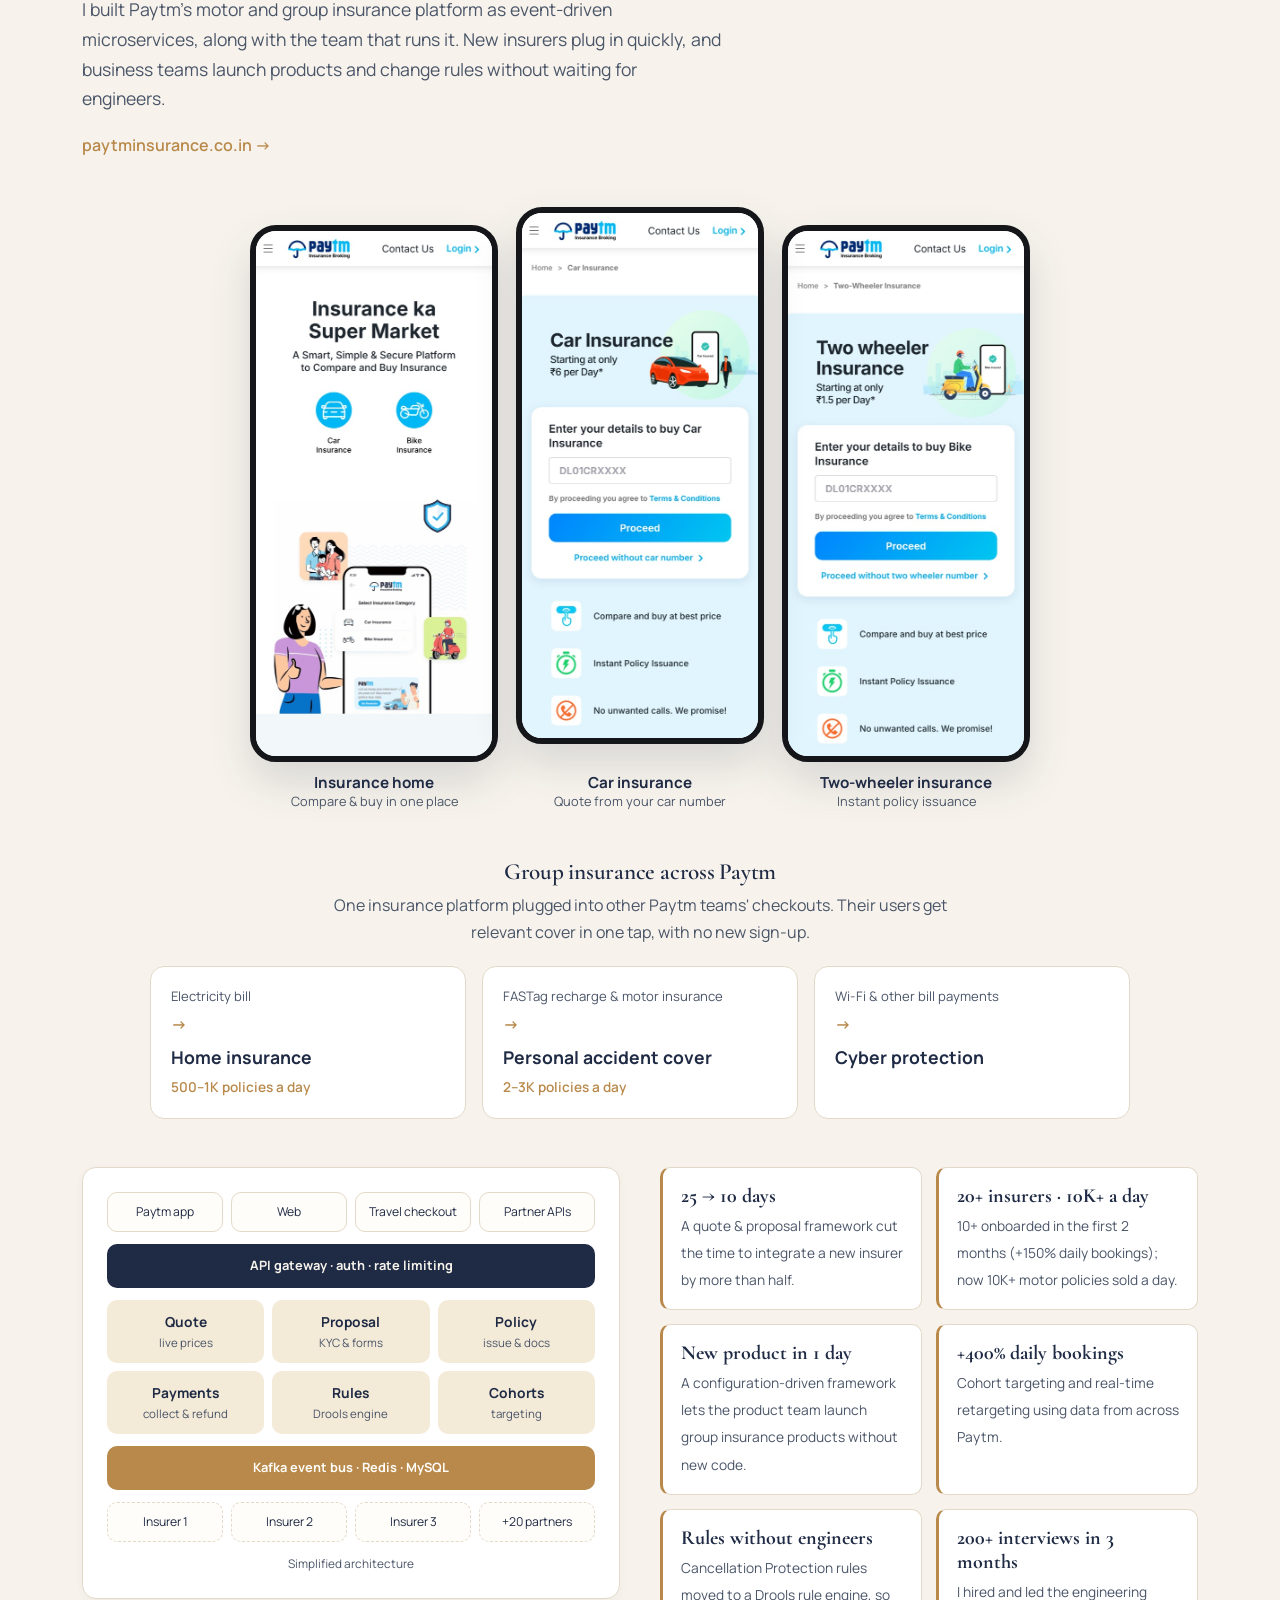
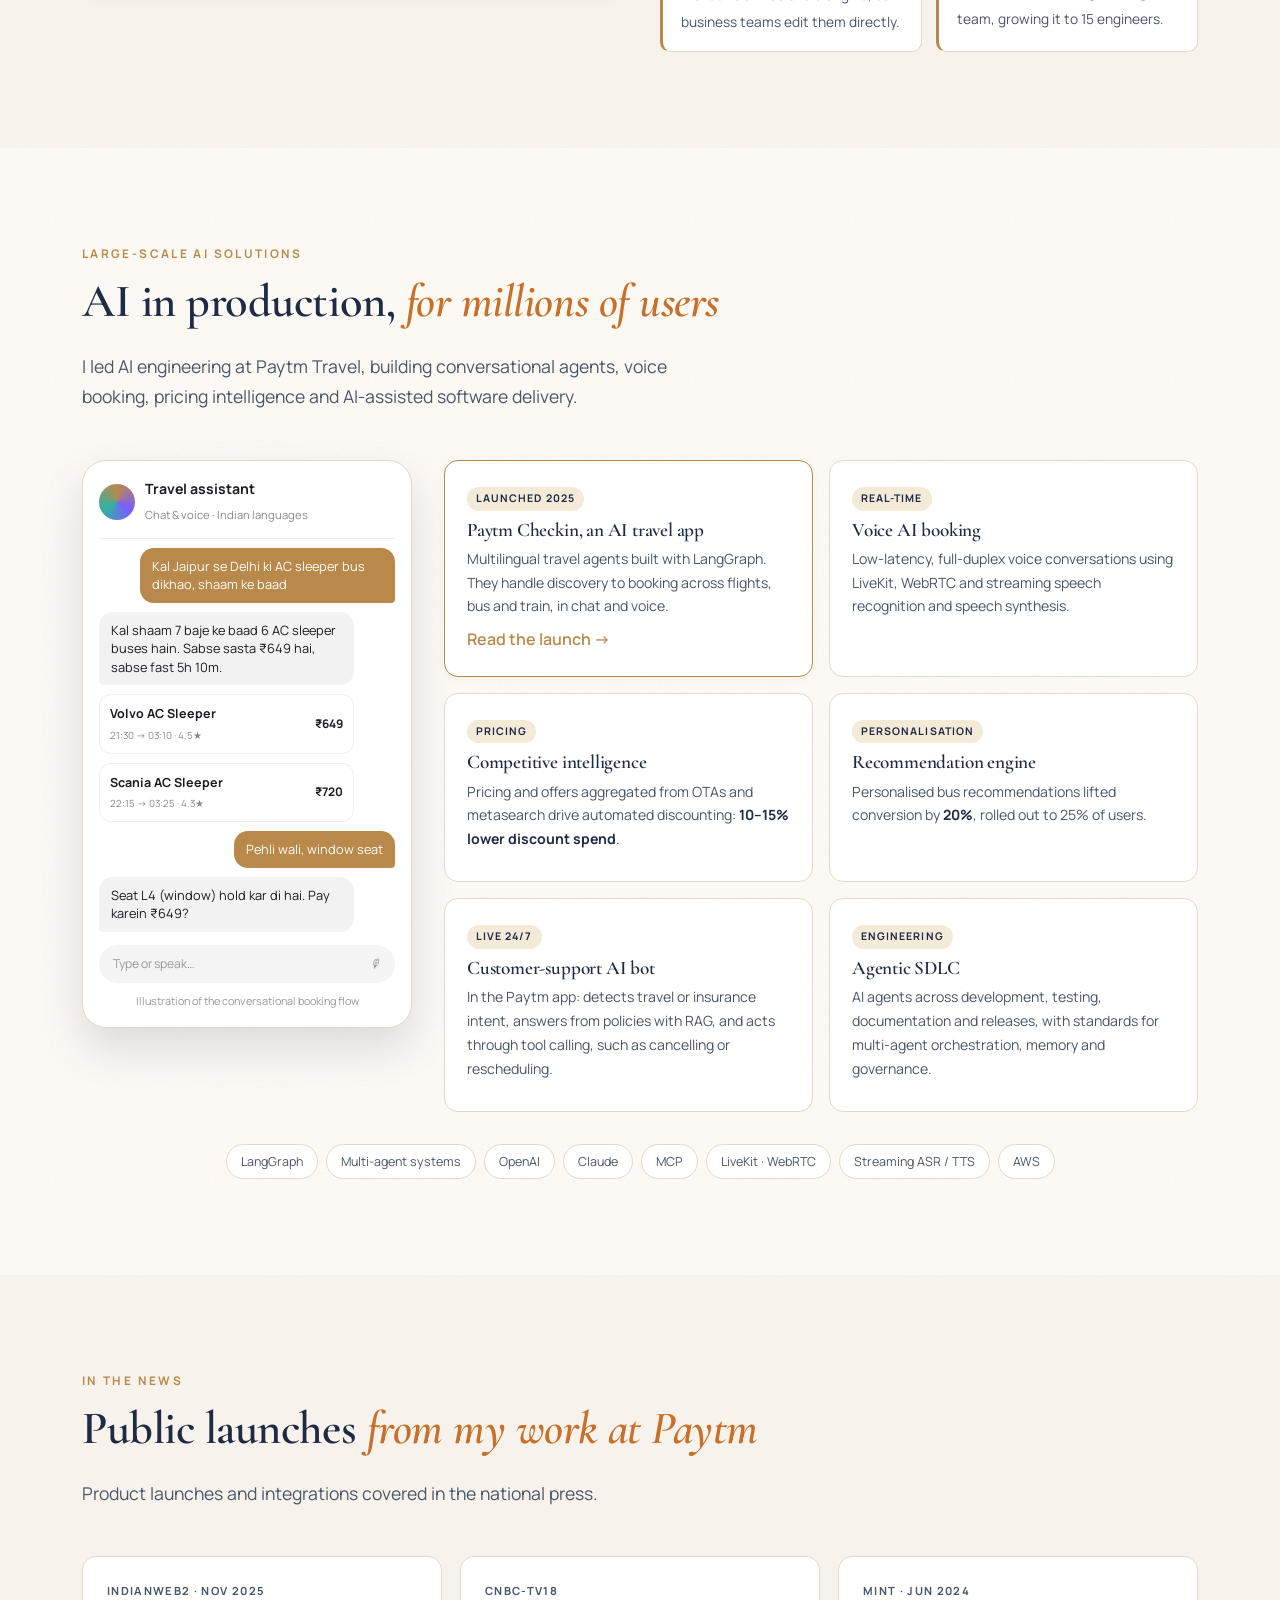
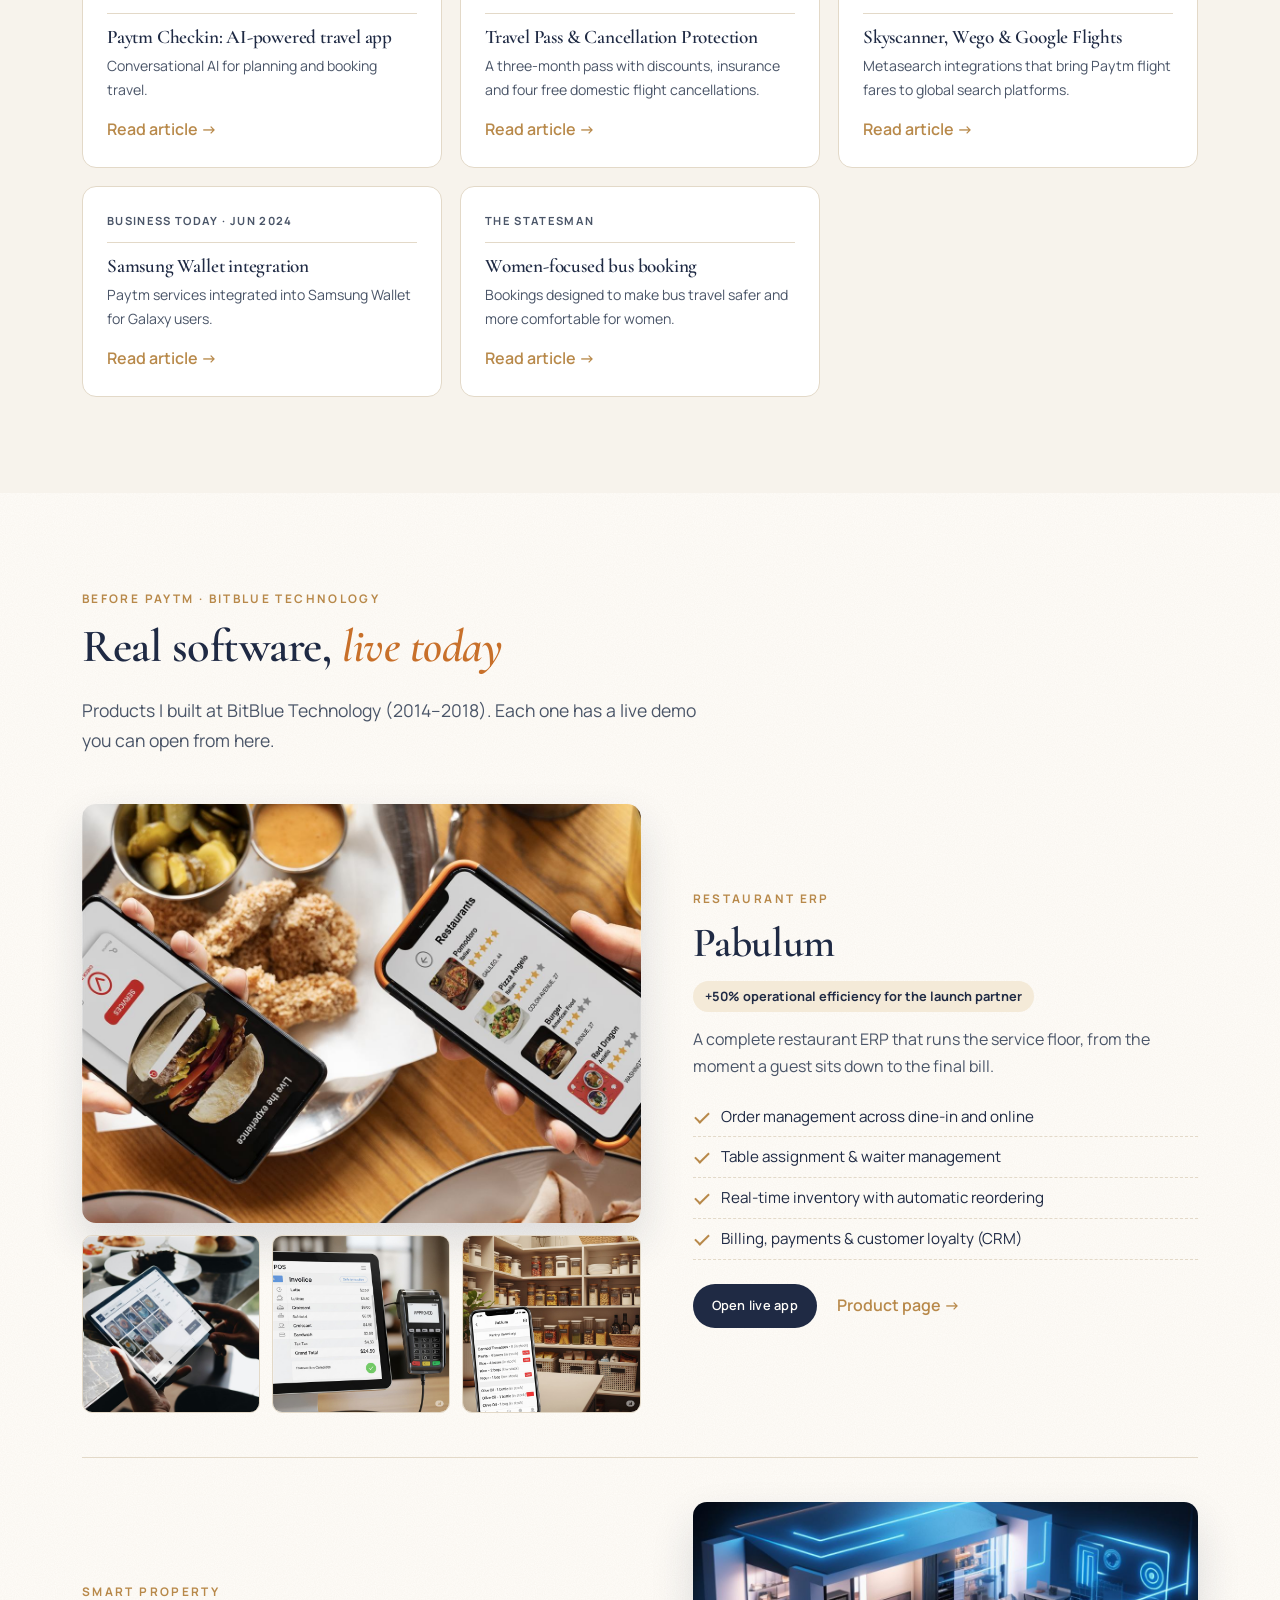
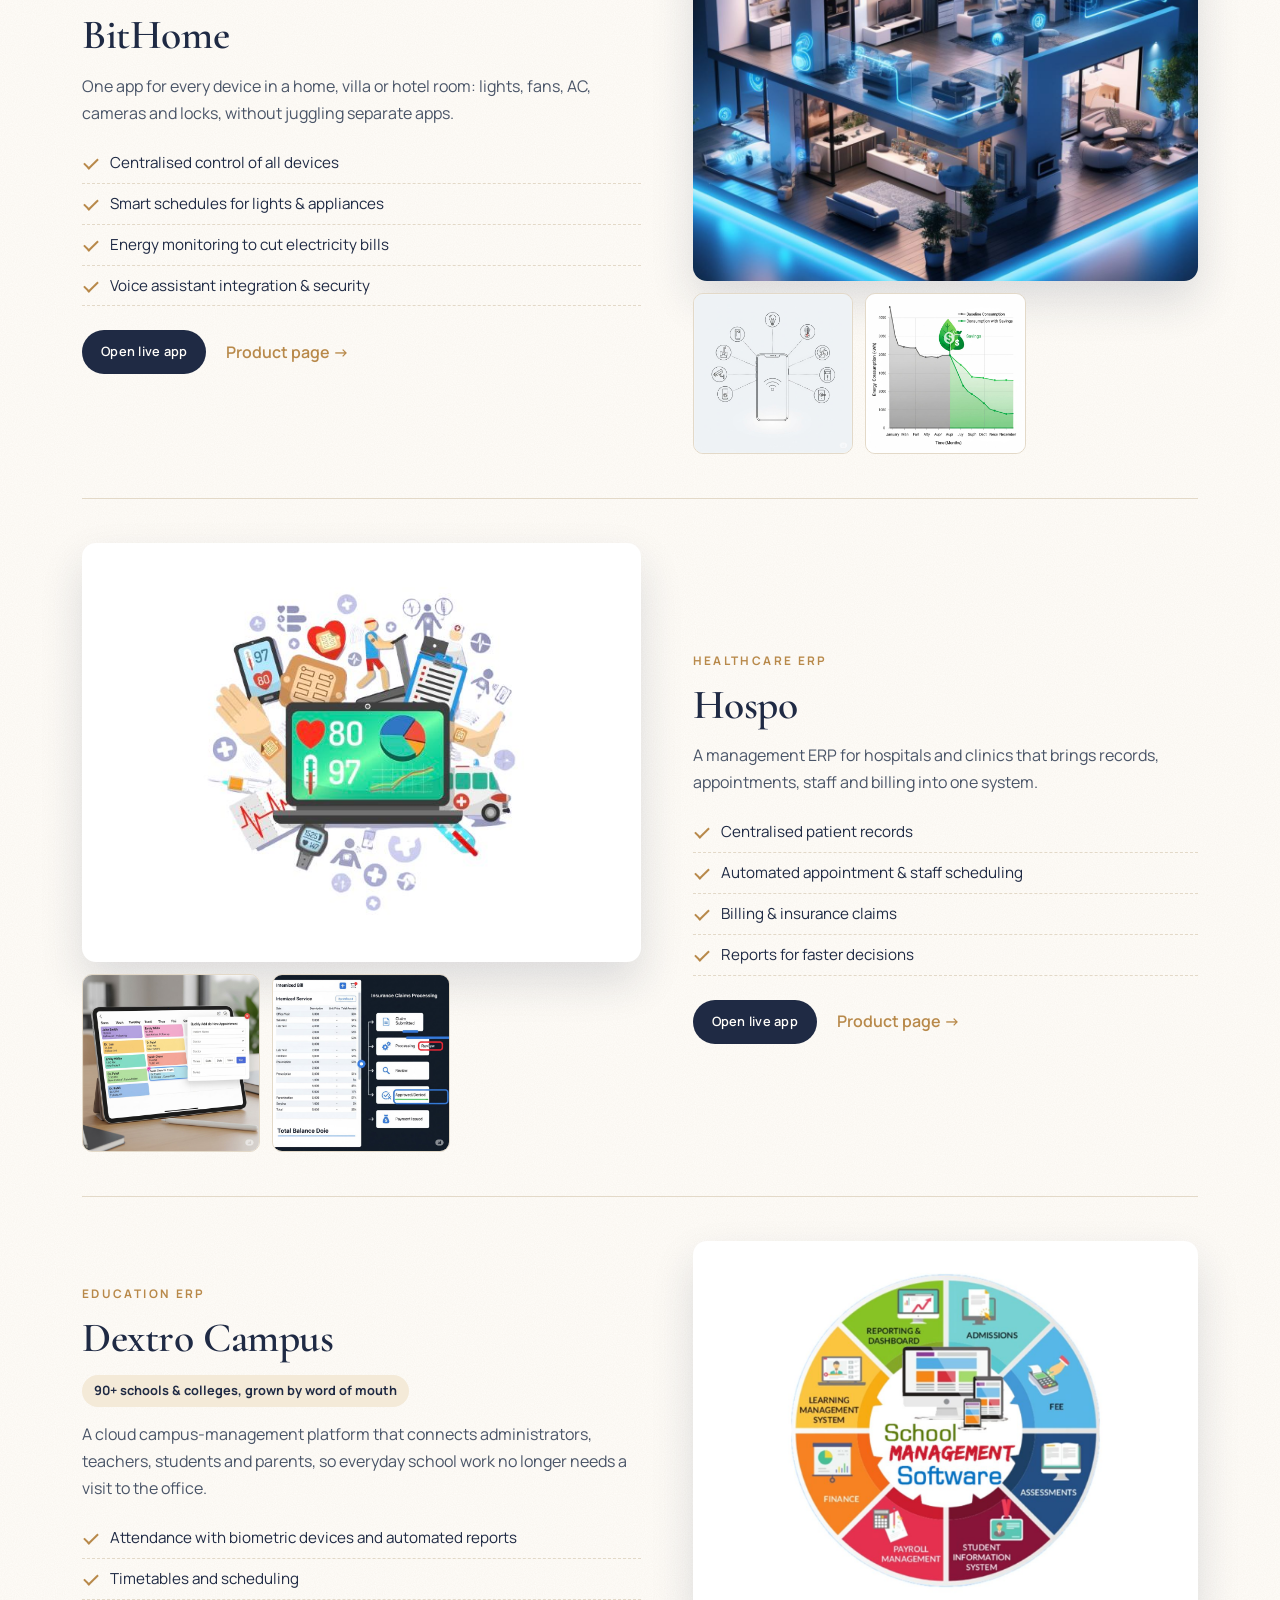
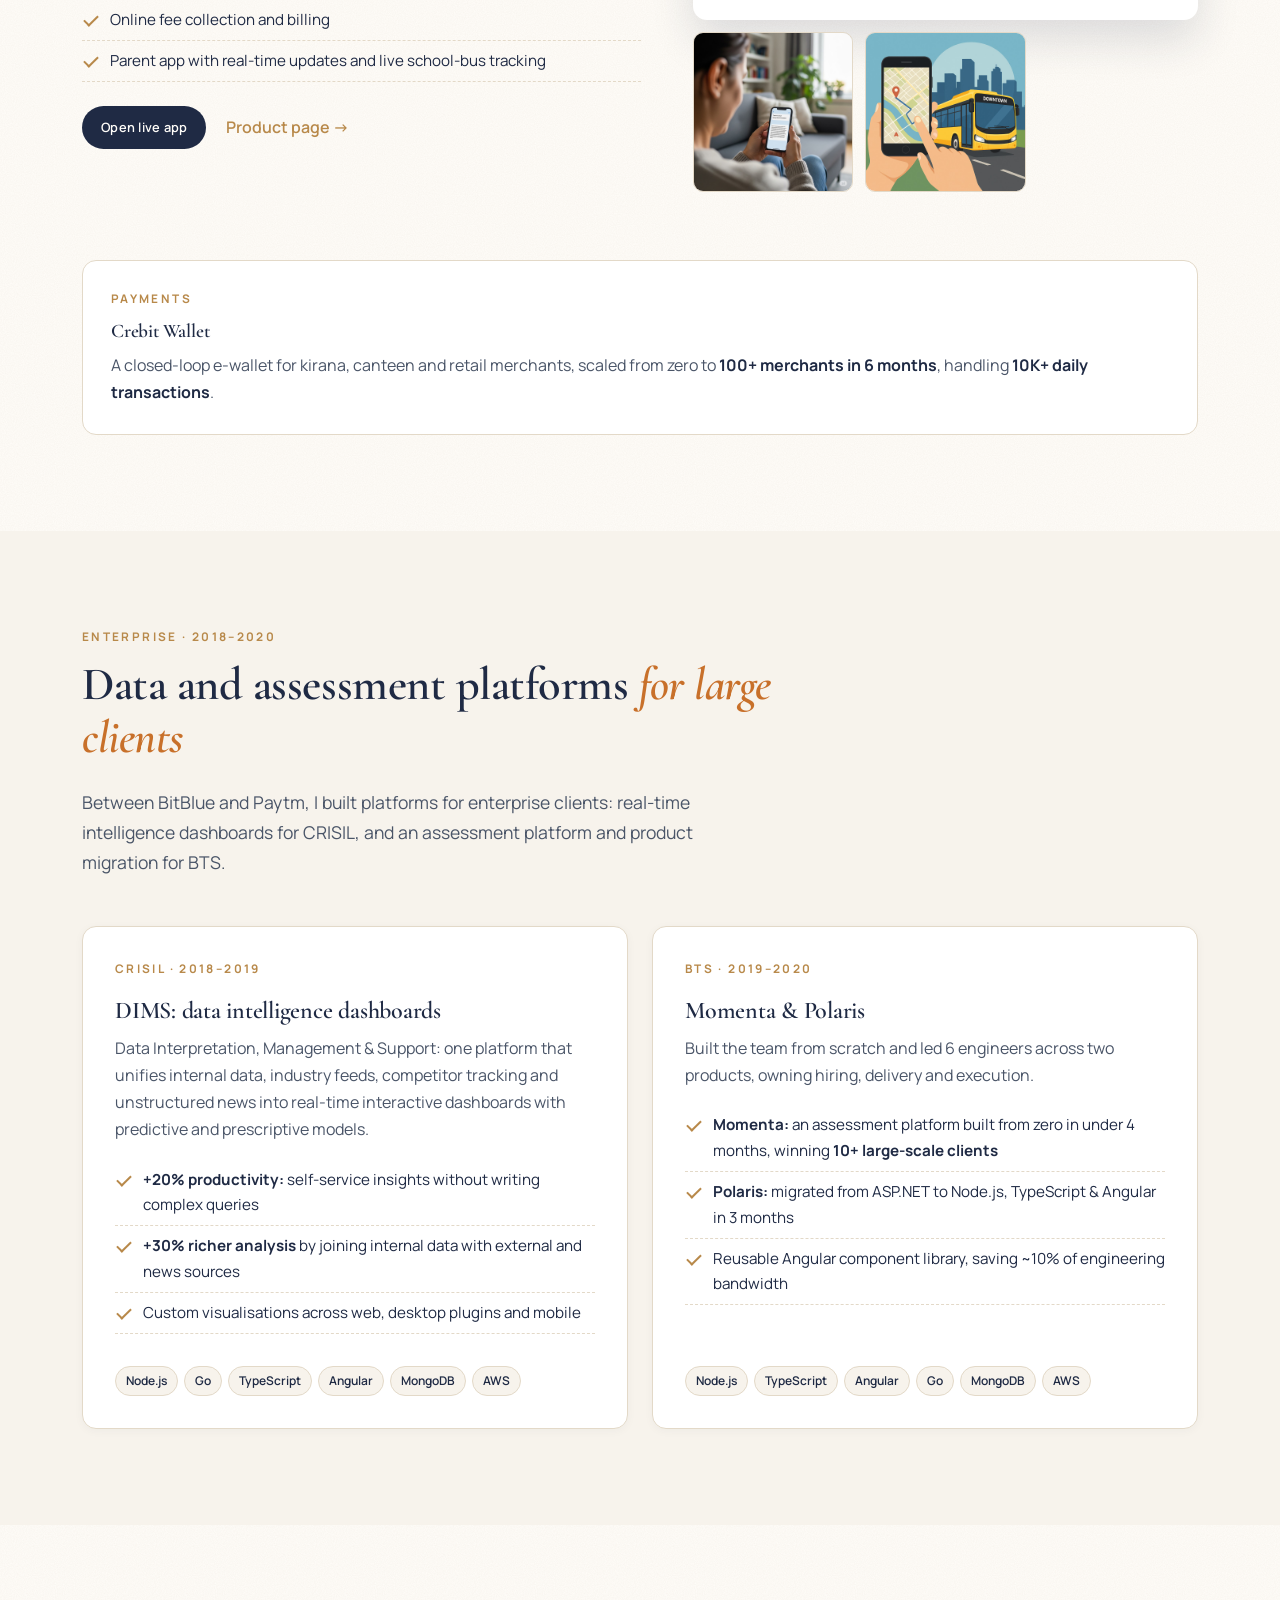
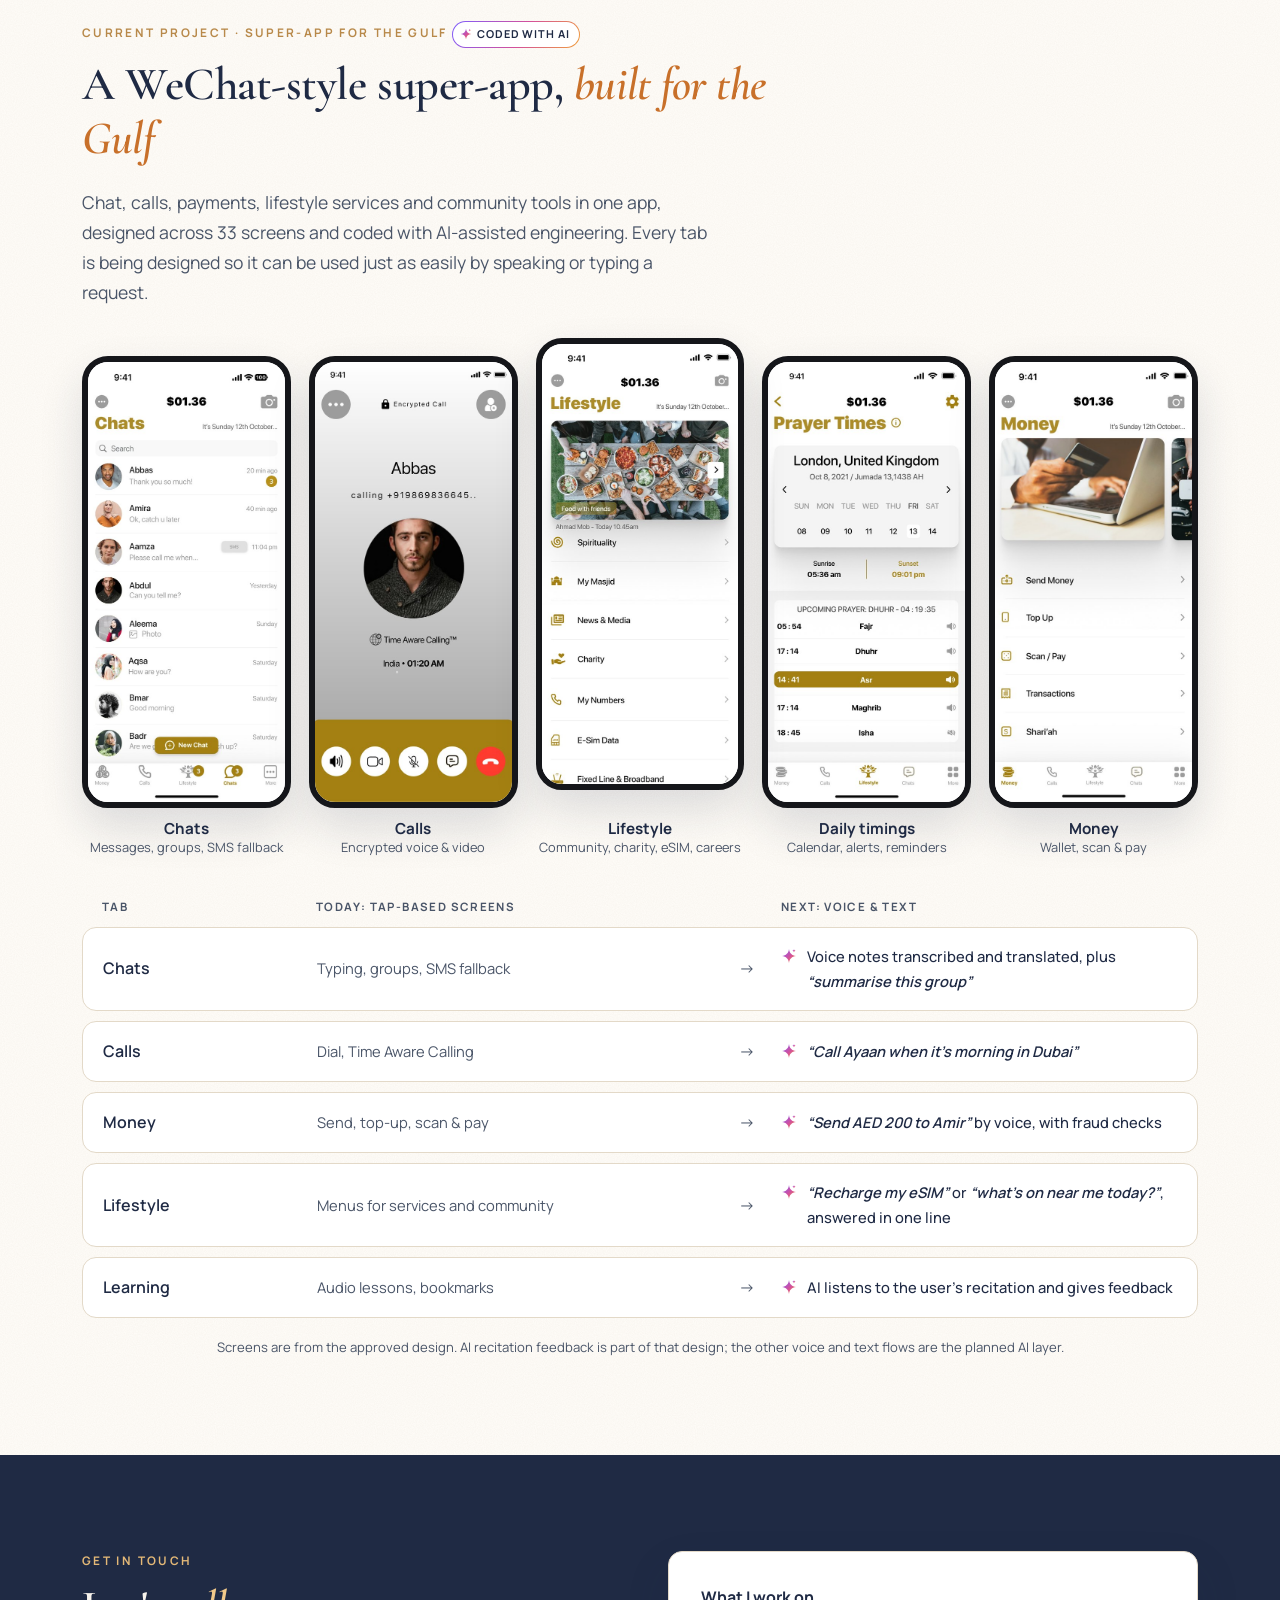
==== commit 520d29a2: "Ivory theme: navy dark sections instead of green Co-Authored-By: Claude Opus 5.5 <noreply@anthropic." ====
--- a/index.html
+++ b/index.html
@@ -664,8 +664,8 @@
   --header-bg:rgba(255,253,249,.92); --header-ink:var(--ink-navy); --header-line:var(--line);
   --hero-bg:#F4EAD8; --hero-ink:var(--ink-navy); --hero-muted:#4A5568; --hero-line:rgba(31,42,68,.18);
   --strip-bg:var(--ink-navy); --strip-ink:#F1EBE0; --strip-num:#E3B877; --strip-line:rgba(255,255,255,.12);
-  --dark:var(--monsoon); --dark-ink:#F7F3EC; --dark-muted:#cfdcd6; --dark-line:rgba(255,255,255,.16); --dark-card:rgba(0,0,0,.18); --dark-em:#F1C98A;
-  --metric-bg:#E6EFEA; --metric-ink:var(--monsoon);
+  --dark:var(--ink-navy); --dark-ink:#F7F3EC; --dark-muted:#c9cfdb; --dark-line:rgba(255,255,255,.16); --dark-card:rgba(0,0,0,.18); --dark-em:#F1C98A;
+  --metric-bg:#F4EAD8; --metric-ink:var(--ink-navy);
   --contact-bg:var(--ink-navy); --contact-ink:#F7F3EC; --contact-muted:#c9cfdb; --contact-line:rgba(255,255,255,.14);
 }
 body{background-image:url("data:image/svg+xml,%3Csvg xmlns='http://www.w3.org/2000/svg' width='160' height='160'%3E%3Cfilter id='n'%3E%3CfeTurbulence type='fractalNoise' baseFrequency='.9' numOctaves='2' stitchTiles='stitch'/%3E%3CfeColorMatrix values='0 0 0 0 .34 0 0 0 0 .24 0 0 0 0 .16 0 0 0 .07 0'/%3E%3C/filter%3E%3Crect width='100%25' height='100%25' filter='url(%23n)'/%3E%3C/svg%3E")}
